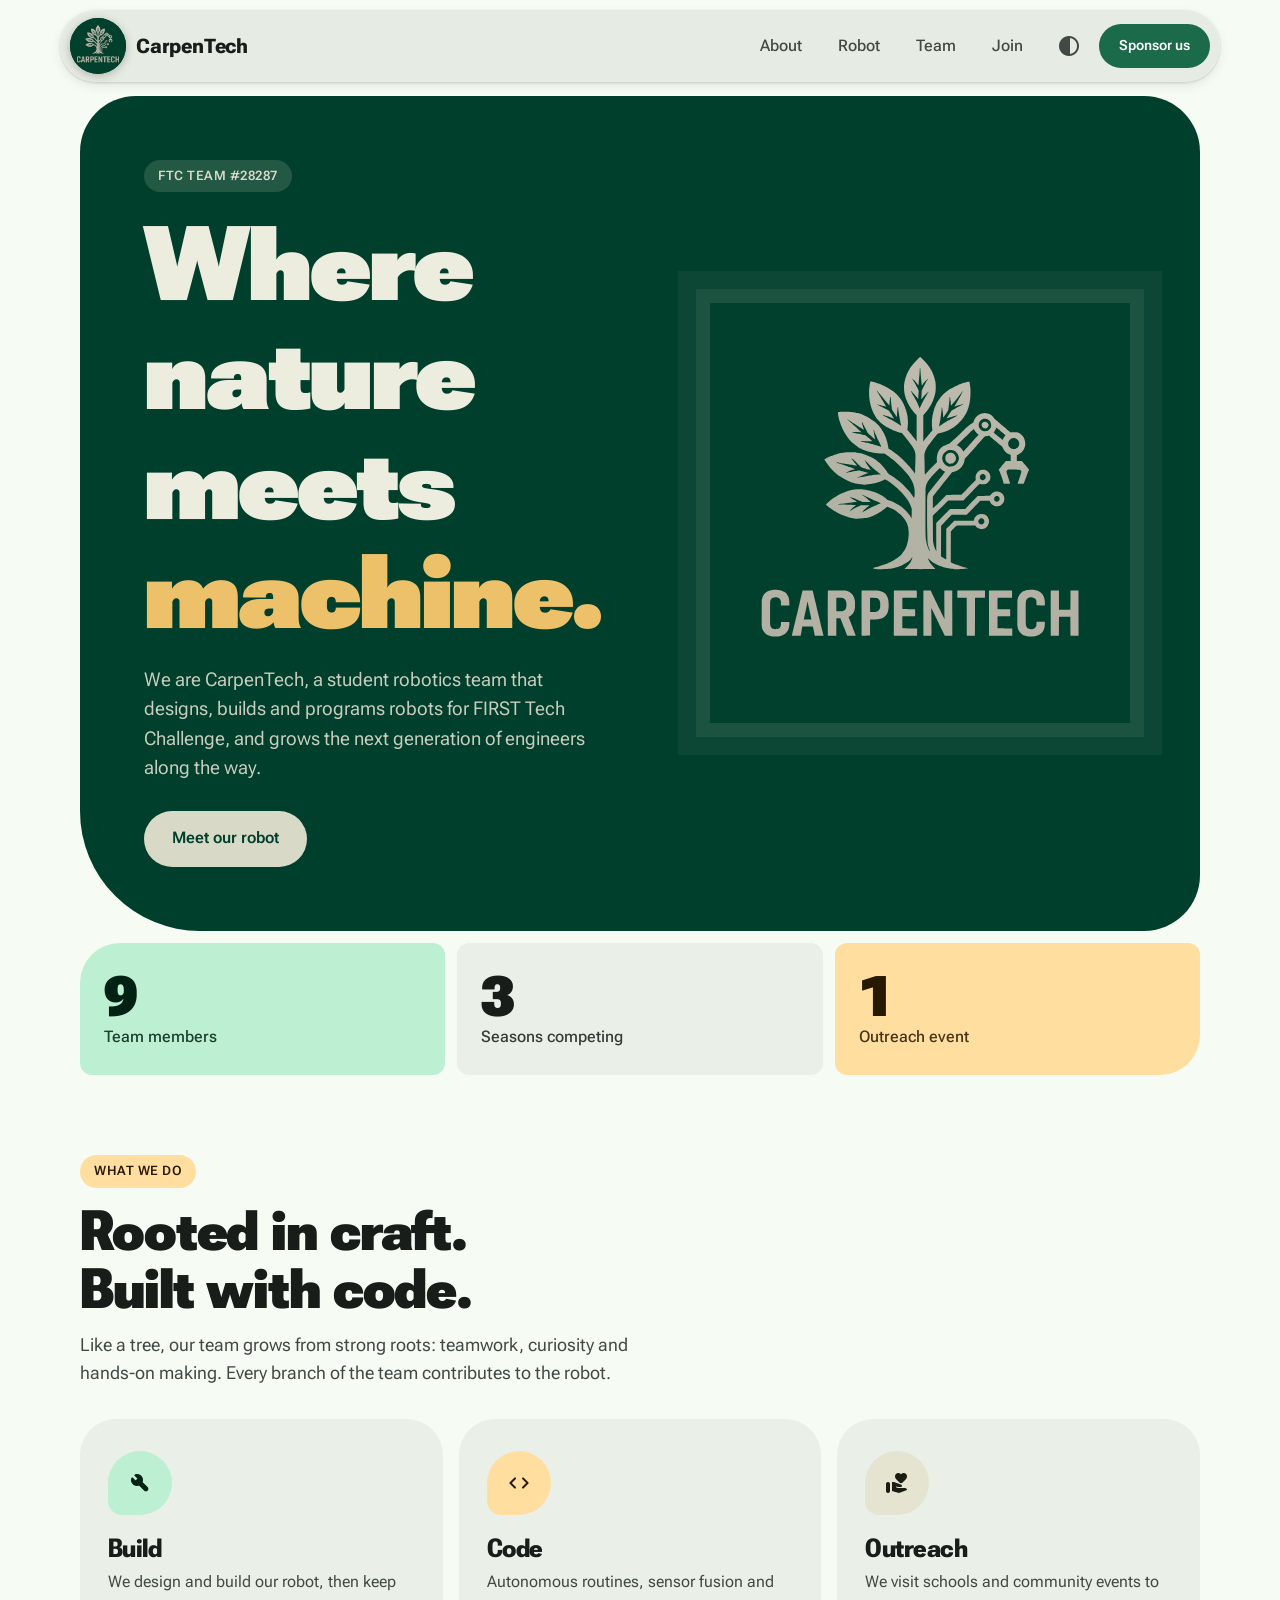
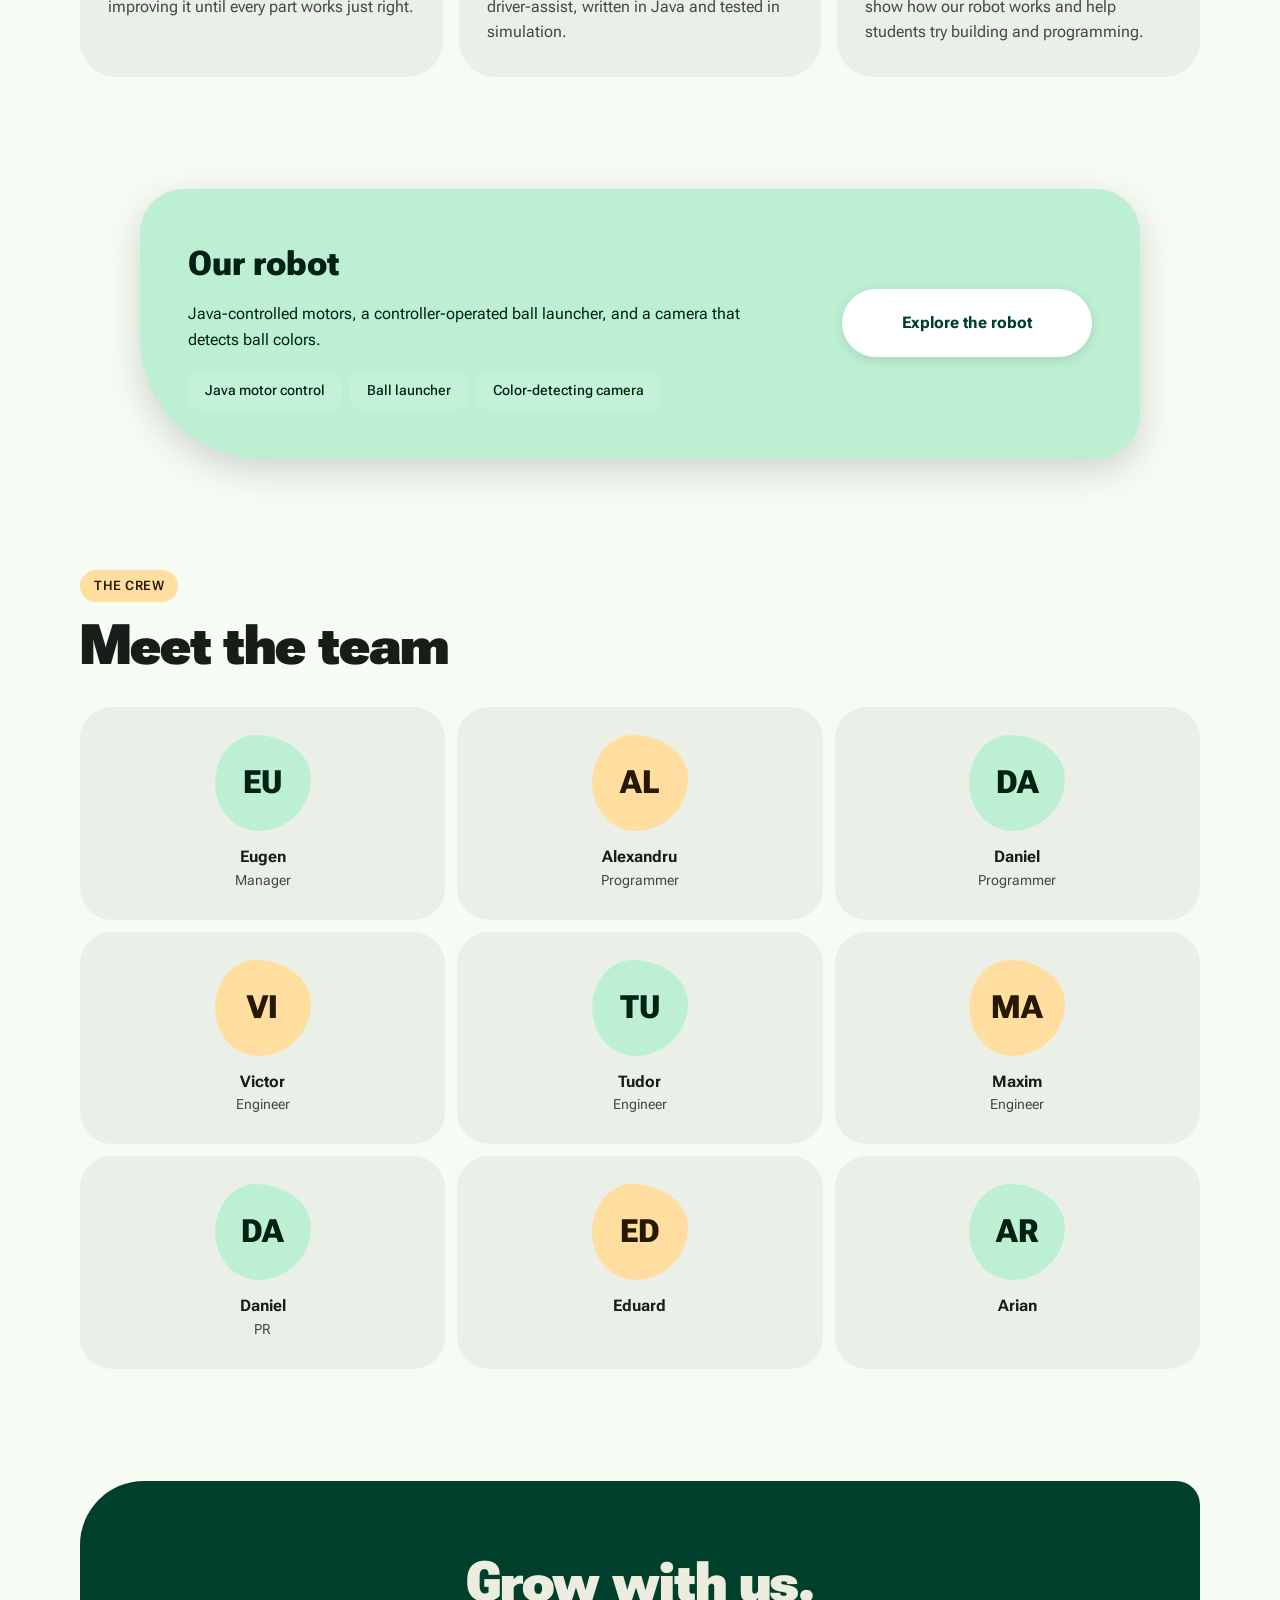
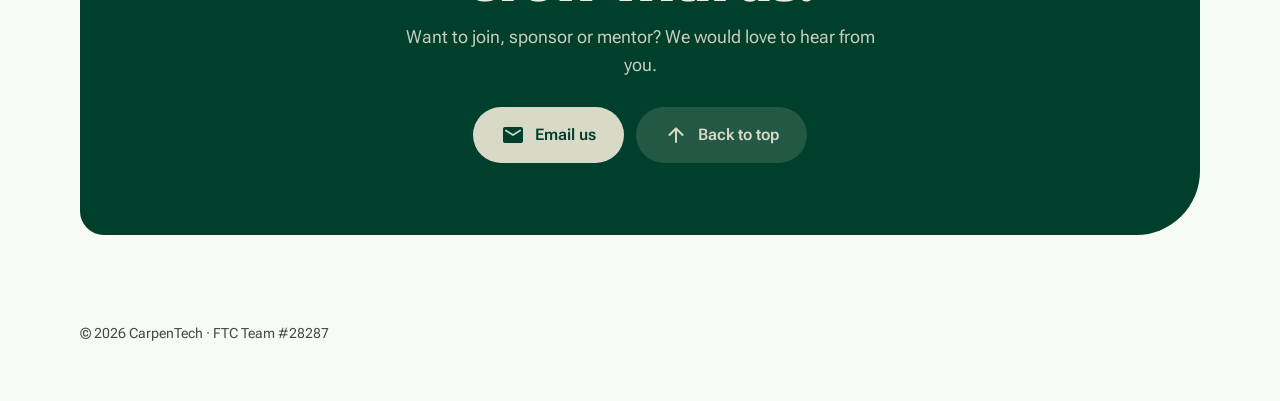
==== index.html @ 31f8dd7e "Redesign robot card and animate dialog opening" ====
<!DOCTYPE html>
<html lang="en">
<head>
<meta charset="utf-8">
<meta name="viewport" content="width=device-width, initial-scale=1, viewport-fit=cover">
<link rel="icon" type="image/png" sizes="96x96" href="[data-uri]">
<link rel="apple-touch-icon" href="[data-uri]">
<title>CarpenTech | FTC Robotics Team</title>
<link rel="preconnect" href="https://fonts.googleapis.com">
<link rel="preconnect" href="https://fonts.gstatic.com" crossorigin>
<link href="https://fonts.googleapis.com/css2?family=Roboto+Flex:opsz,wdth,wght@8..144,25..151,300..1000&family=Material+Symbols+Rounded:opsz,wght,FILL,GRAD@24,400,1,0&display=swap" rel="stylesheet">
<style>
/* Material 3 color roles, seeded from the logo: forest green #003F2C + sage #B3B1A4 + warm wood accent */
:root{
  --primary:#1B6B4B;--on-primary:#fff;--primary-container:#BDF0D3;--on-primary-container:#002114;
  --secondary:#5E5F52;--secondary-container:#E4E4D1;--on-secondary-container:#1B1C12;
  --tertiary:#7A5900;--tertiary-container:#FFDEA0;--on-tertiary-container:#261900;
  --surface:#F6FBF4;--sc-low:#F0F5EE;--sc:#EAF0E8;--sc-high:#E4EAE2;
  --on-surface:#181D1A;--on-surface-var:#404944;--outline-variant:#C0C9C1;
  --brand:#003F2C;--brand-on:#D9D9C8;
  --spring:cubic-bezier(.34,1.56,.64,1);--emph:cubic-bezier(.2,0,0,1);
  --shadow:0 1px 3px rgba(0,0,0,.15),0 4px 12px rgba(0,0,0,.08);
  color-scheme:light;
}
@media (prefers-color-scheme:dark){:root:not([data-theme="light"]){
  --primary:#8FD5B0;--on-primary:#003826;--primary-container:#0F5A40;--on-primary-container:#BDF0D3;
  --secondary:#C9C9B8;--secondary-container:#47483C;--on-secondary-container:#E5E5D3;
  --tertiary:#EDC06A;--tertiary-container:#5C4300;--on-tertiary-container:#FFDEA0;
  --surface:#0D1511;--sc-low:#131B17;--sc:#18211C;--sc-high:#222B26;
  --on-surface:#DDE5DE;--on-surface-var:#BFC9C2;--outline-variant:#404944;--shadow:none;color-scheme:dark}}
:root[data-theme="dark"]{
  --primary:#8FD5B0;--on-primary:#003826;--primary-container:#0F5A40;--on-primary-container:#BDF0D3;
  --secondary:#C9C9B8;--secondary-container:#47483C;--on-secondary-container:#E5E5D3;
  --tertiary:#EDC06A;--tertiary-container:#5C4300;--on-tertiary-container:#FFDEA0;
  --surface:#0D1511;--sc-low:#131B17;--sc:#18211C;--sc-high:#222B26;
  --on-surface:#DDE5DE;--on-surface-var:#BFC9C2;--outline-variant:#404944;--shadow:none;color-scheme:dark}

*{box-sizing:border-box;margin:0}
html{scroll-behavior:smooth;scroll-padding-top:calc(88px + env(safe-area-inset-top,0px))}
:root{padding-top:env(safe-area-inset-top,0px);padding-bottom:env(safe-area-inset-bottom,0px)}
body{background:var(--surface);color:var(--on-surface);font-family:"Roboto Flex",Roboto,system-ui,sans-serif;font-size:16px;line-height:1.55;-webkit-font-smoothing:antialiased}
.ms{font-family:"Material Symbols Rounded";font-weight:400;font-style:normal;font-size:24px;line-height:1;display:inline-block;font-variation-settings:"FILL" 1;letter-spacing:normal;text-transform:none;white-space:nowrap}
.wrap{max-width:1160px;margin:0 auto;padding:0 20px}
section{padding:56px 0}
h1,h2,h3{font-variation-settings:"opsz" 144;line-height:1.05;letter-spacing:-.02em}
.eyebrow{display:inline-flex;gap:8px;align-items:center;padding:6px 14px;border-radius:99px;background:var(--tertiary-container);color:var(--on-tertiary-container);font-weight:600;font-size:13px;letter-spacing:.04em;text-transform:uppercase}
h2{font-size:clamp(34px,5.5vw,56px);font-weight:800;margin:14px 0 12px}
.lead{color:var(--on-surface-var);max-width:56ch;font-size:18px}

/* App bar */
.bar{position:fixed;top:0;left:0;right:0;z-index:20;padding:calc(10px + env(safe-area-inset-top,0px)) 14px 10px;pointer-events:none}
.bar-in{pointer-events:auto;max-width:1160px;margin:0 auto;display:flex;align-items:center;gap:8px;padding:8px 10px 8px 10px;border-radius:99px;background:color-mix(in srgb,var(--sc-high) 88%,transparent);backdrop-filter:blur(14px);box-shadow:var(--shadow)}
.brand{display:flex;align-items:center;gap:10px;text-decoration:none;color:var(--on-surface);font-weight:800;font-size:20px;letter-spacing:-.01em;margin-right:auto}
.brand .mark{width:56px;height:56px;border-radius:50%;overflow:hidden;background:var(--brand);flex:none;box-shadow:0 2px 10px rgba(0,0,0,.25)}
.brand img{width:100%;height:100%;object-fit:cover;display:block;transform:scale(1);transition:transform .45s var(--spring)}
.brand:hover img{transform:scale(1.08)}

.links{display:flex;gap:4px}
.links a{padding:10px 16px;border-radius:99px;color:var(--on-surface-var);text-decoration:none;font-weight:500;transition:background .2s,color .2s,border-radius .3s var(--spring)}
.links a:hover{background:var(--sc);color:var(--on-surface)}
.links a.on{background:var(--secondary-container);color:var(--on-secondary-container)}
.icon-btn{width:44px;height:44px;border:0;border-radius:50%;background:transparent;color:var(--on-surface-var);cursor:pointer;display:grid;place-items:center;transition:border-radius .35s var(--spring),background .2s}
.icon-btn:hover{background:var(--sc);border-radius:14px}

/* Buttons: expressive shape morph on hover/press */
.btn{--r:99px;display:inline-flex;align-items:center;gap:10px;height:56px;padding:0 28px;border:0;border-radius:var(--r);font:inherit;font-weight:600;font-size:16px;cursor:pointer;text-decoration:none;transition:border-radius .4s var(--spring),transform .3s var(--spring),background .2s}
.btn:hover{--r:18px}
.btn:active{--r:10px;transform:scale(.96)}
.btn.fill{background:var(--primary);color:var(--on-primary)}
.btn.tonal{background:var(--secondary-container);color:var(--on-secondary-container)}
.btn.sage{background:var(--brand-on);color:var(--brand)}
.btn.sm{height:44px;padding:0 20px;font-size:14px}

/* Hero */
.hero{padding:calc(96px + env(safe-area-inset-top,0px)) 0 24px}
.hero-card{position:relative;overflow:hidden;background:var(--brand);color:var(--brand-on);border-radius:56px 56px 56px 120px;padding:clamp(28px,5vw,64px);display:grid;grid-template-columns:1.1fr .9fr;gap:32px;align-items:center;min-height:520px}
.hero-card .eyebrow{background:rgba(217,217,200,.16);color:var(--brand-on)}
.hero h1{font-size:clamp(46px,9vw,104px);font-weight:900;margin:18px 0 18px;color:#EDEDDF}
.hero h1 em{font-style:normal;color:#EDC06A}
.hero p{font-size:19px;max-width:46ch;color:#C9CDBF;margin-bottom:28px}
.cta{display:flex;flex-wrap:wrap;gap:12px}
.hero .btn.ghost{background:rgba(217,217,200,.14);color:var(--brand-on)}
.ring{position:absolute;border-radius:50%;border:2px dashed rgba(217,217,200,.18);pointer-events:none}
.ring.a{width:380px;height:380px;right:-120px;top:-140px;animation:spin 60s linear infinite}
.ring.b{width:220px;height:220px;left:-70px;bottom:-80px;animation:spin 40s linear infinite reverse}
@keyframes spin{to{transform:rotate(360deg)}}

.blob{position:relative;justify-self:center;width:min(100%,420px);aspect-ratio:1;overflow:hidden;background:#003F2C;box-shadow:0 0 0 14px rgba(217,217,200,.08),0 0 0 32px rgba(217,217,200,.05);animation:morph 9s ease-in-out infinite}
.blob img{width:100%;height:100%;object-fit:cover;display:block}
@keyframes morph{
 0%,100%{border-radius:62% 38% 55% 45%/48% 58% 42% 52%}
 33%{border-radius:42% 58% 38% 62%/60% 40% 60% 40%}
 66%{border-radius:55% 45% 64% 36%/38% 62% 38% 62%}}
/* Stats */
.stats{display:grid;grid-template-columns:repeat(3,1fr);gap:12px;margin-top:12px}
.stat{padding:26px 24px;background:var(--sc);border-radius:32px;transition:border-radius .5s var(--spring),transform .4s var(--spring)}
.stat:nth-child(1){background:var(--primary-container);color:var(--on-primary-container);border-radius:40px 12px 12px 12px}
.stat:nth-child(2){border-radius:12px}
.stat:nth-child(3){background:var(--tertiary-container);color:var(--on-tertiary-container);border-radius:12px 12px 40px 12px}
.stat:nth-child(4){background:var(--tertiary-container);color:var(--on-tertiary-container);border-radius:12px 12px 40px 12px}
.stat:hover{border-radius:40px;transform:translateY(-4px)}
.stat b{display:block;font-size:clamp(38px,5vw,56px);font-weight:900;line-height:1;letter-spacing:-.03em}
.stat span{font-weight:500;opacity:.85}

/* Cards */
.grid3{display:grid;grid-template-columns:repeat(3,1fr);gap:16px;margin-top:32px}
.card{padding:32px 28px;background:var(--sc);border-radius:36px;transition:transform .4s var(--spring),border-radius .5s var(--spring),background .2s}
.card:hover{transform:translateY(-6px);border-radius:56px 20px 56px 20px;background:var(--sc-high)}
.card .chip{width:64px;height:64px;display:grid;place-items:center;margin-bottom:20px;background:var(--primary-container);color:var(--on-primary-container);border-radius:50% 50% 50% 14px;transition:border-radius .5s var(--spring)}
.card:hover .chip{border-radius:14px 50% 50% 50%}
.card:nth-child(2) .chip{background:var(--tertiary-container);color:var(--on-tertiary-container)}
.card:nth-child(3) .chip{background:var(--secondary-container);color:var(--on-secondary-container)}
.card h3{font-size:26px;font-weight:700;margin-bottom:8px}
.card p{color:var(--on-surface-var)}

/* Robot feature */
.feature{display:grid;grid-template-columns:1fr;gap:12px}
.panel{border-radius:44px;padding:clamp(28px,4vw,48px);background:var(--sc-low);border:1px solid var(--outline-variant)}
.panel.dark{background:var(--primary-container);color:var(--on-primary-container);border:0;border-radius:44px 44px 44px 120px}
.panel h3{font-size:34px;font-weight:800;margin:12px 0}
.robot-card{position:relative;display:grid;grid-template-columns:minmax(0,1fr) minmax(200px,250px);grid-template-rows:auto auto auto;align-items:center;column-gap:clamp(24px,5vw,72px);row-gap:0;width:min(100%,1000px);margin:0 auto;padding:clamp(28px,4vw,48px);border-radius:36px 36px 36px 88px;font:inherit;text-align:left;cursor:pointer;box-shadow:0 12px 36px rgba(0,0,0,.16);transition:transform .35s var(--spring),box-shadow .35s ease}
.robot-card:hover{transform:translateY(-4px);box-shadow:0 18px 44px rgba(0,0,0,.24)}
.robot-card:active{transform:scale(.99)}
.robot-card:focus-visible{outline:3px solid var(--primary);outline-offset:4px}
.robot-card-title,.robot-summary,.robot-card .chips{grid-column:1}
.robot-card-title{grid-row:1;display:block;font-size:34px;font-weight:800;margin:0 0 12px}
.robot-summary{grid-row:2;display:block;max-width:70ch;line-height:1.6}
.robot-card .chips{grid-row:3}
.robot-hint{grid-column:2;grid-row:1 / 4;align-self:center;display:flex;align-items:center;justify-content:center;width:100%;min-height:68px;padding:15px 22px;border-radius:99px;background:#fff;color:#003F2C;font-weight:750;text-align:center;box-shadow:0 3px 12px rgba(0,0,0,.12);transition:transform .35s var(--spring),box-shadow .35s ease,background .25s ease}
.robot-card:hover .robot-hint,.robot-card:focus-visible .robot-hint{transform:translateY(-3px);background:#F6FBF4;box-shadow:0 8px 20px rgba(0,0,0,.2)}
.robot-card:active .robot-hint{transform:scale(.96);box-shadow:0 1px 4px rgba(0,0,0,.18)}
.robot-dialog{width:min(900px,calc(100vw - 32px));max-height:calc(100vh - 32px);overflow:auto;margin:auto;padding:clamp(24px,4vw,40px);border:1px solid var(--outline-variant);border-radius:36px;background:var(--surface);color:var(--on-surface);box-shadow:0 24px 80px rgba(0,0,0,.32)}
.robot-dialog[open]{animation:robot-dialog-in .38s var(--spring) both}
.robot-dialog::backdrop{background:rgba(0,0,0,.68);backdrop-filter:blur(5px);animation:robot-backdrop-in .32s ease-out both}
@keyframes robot-dialog-in{from{opacity:0;transform:translateY(18px) scale(.96)}to{opacity:1;transform:translateY(0) scale(1)}}
@keyframes robot-backdrop-in{from{background:rgba(0,0,0,0);backdrop-filter:blur(0)}to{background:rgba(0,0,0,.68);backdrop-filter:blur(5px)}}
.robot-dialog-head{display:flex;align-items:flex-start;justify-content:space-between;gap:16px;margin-bottom:20px}
.robot-dialog h3{font-size:clamp(30px,5vw,42px);font-weight:800;line-height:1.05}
.robot-dialog-grid{display:grid;grid-template-columns:1.1fr .9fr;gap:24px;align-items:stretch}
.robot-dialog p{color:var(--on-surface-var);margin:0 0 14px}
.robot-dialog-photo{min-height:300px;border:1px dashed var(--outline-variant);border-radius:24px;background:var(--sc)}
.chips{display:flex;flex-wrap:wrap;gap:8px;margin-top:18px}
.chip-s{padding:8px 16px;border-radius:12px;background:var(--surface);color:var(--on-surface);font-weight:500;font-size:14px;border:1px solid var(--outline-variant)}
.panel.dark .chip-s{background:rgba(255,255,255,.1);border-color:transparent;color:inherit}
.progress{margin-top:20px;display:grid;gap:14px}
.pl{display:flex;justify-content:space-between;font-weight:500;font-size:14px;margin-bottom:6px}
.track{height:12px;border-radius:99px;background:var(--sc-high);overflow:hidden}
.track i{display:block;height:100%;width:0;border-radius:99px;background:var(--primary);transition:width 1.2s var(--emph)}

/* Team / join */
.team{display:grid;grid-template-columns:repeat(3,1fr);gap:12px;margin-top:32px}
.mem{text-align:center;padding:28px 16px;border-radius:32px;background:var(--sc)}
.av{width:96px;height:96px;margin:0 auto 14px;display:grid;place-items:center;font-size:32px;font-weight:800;color:var(--on-primary-container);background:var(--primary-container);border-radius:42% 58% 55% 45%/50% 45% 55% 50%;transition:border-radius .6s var(--spring)}
.mem:hover .av{border-radius:50%}
.mem:nth-child(even) .av{background:var(--tertiary-container);color:var(--on-tertiary-container)}
.mem b{display:block;font-weight:700}
.mem span{display:block;min-height:1.5em;font-size:14px;color:var(--on-surface-var)}
.join{background:var(--brand);color:var(--brand-on);border-radius:64px 24px 64px 24px;padding:clamp(32px,6vw,72px);text-align:center;position:relative;overflow:hidden}
.join h2{color:#EDEDDF;margin-top:0}
.join p{color:#C9CDBF;max-width:50ch;margin:0 auto 28px;font-size:18px}
.join .cta{justify-content:center}
footer{padding:32px 0 56px;color:var(--on-surface-var);font-size:14px}
footer .wrap{display:flex;flex-wrap:wrap;gap:12px;justify-content:space-between;align-items:center}
.socials{display:flex;gap:6px}
.nav-b{display:none}

/* nav hover: same morph + tilt as the logo */
.links a{font-variation-settings:"wdth" 100,"wght" 500;transition:background .2s,color .2s,border-radius .5s var(--spring),transform .5s var(--spring),font-variation-settings .5s var(--spring)}
.links a:hover{font-variation-settings:"wdth" 125,"wght" 700;border-radius:14px;transform:rotate(-4deg) scale(1.1);background:var(--secondary-container);color:var(--on-secondary-container)}
.links a:active{transform:scale(.92)}
.icon-btn{transition:border-radius .5s var(--spring),background .2s,transform .5s var(--spring)}
.icon-btn:hover{transform:rotate(-10deg) scale(1.1)}
.icon-btn:active{transform:scale(.92)}
/* font dilate on hover (Roboto Flex width + weight axes) */
.btn{font-variation-settings:"wdth" 100,"wght" 600;transition:border-radius .4s var(--spring),transform .3s var(--spring),background .2s,font-variation-settings .5s var(--spring)}
.btn:hover{font-variation-settings:"wdth" 130,"wght" 750}
.brand{font-variation-settings:"wdth" 100,"wght" 800;transition:font-variation-settings .5s var(--spring)}
.brand:hover{font-variation-settings:"wdth" 125,"wght" 900}
/* inverted text selection */
::selection{background:var(--on-surface);color:var(--surface)}
::-moz-selection{background:var(--on-surface);color:var(--surface)}
.hero-card ::selection,.join ::selection,.panel.dark ::selection{background:var(--brand-on);color:var(--brand)}
.hero-card ::-moz-selection,.join ::-moz-selection,.panel.dark ::-moz-selection{background:var(--brand-on);color:var(--brand)}
/* button + section animations */
.btn{position:relative;overflow:hidden}
.btn::after{content:"";position:absolute;inset:0;background:linear-gradient(110deg,transparent 30%,rgba(255,255,255,.3) 50%,transparent 70%);transform:translateX(-130%);transition:transform .8s var(--emph);pointer-events:none}
.btn:hover::after{transform:translateX(130%)}
.btn .ms{transition:transform .45s var(--spring)}
.btn:hover{transform:translateY(-3px)}
.btn:hover .ms{transform:translateX(3px) rotate(-10deg) scale(1.18)}
.btn:active{transform:scale(.95)}
.card:hover .chip .ms{animation:wob .7s var(--spring)}
@keyframes wob{0%{transform:scale(1)}40%{transform:scale(1.35) rotate(-14deg)}100%{transform:scale(1)}}
.grid3 .rv:nth-child(2),.team .rv:nth-child(2){transition-delay:.1s}
.grid3 .rv:nth-child(3),.team .rv:nth-child(3){transition-delay:.2s}
.team .rv:nth-child(3n+1){transition-delay:0s}
.team .rv:nth-child(3n+2){transition-delay:.1s}
.team .rv:nth-child(3n){transition-delay:.2s}
.mem:nth-child(5) .av{animation-delay:-.6s}
.mem:nth-child(6) .av{animation-delay:-1.8s}
.mem:nth-child(7) .av{animation-delay:-3s}
.mem:nth-child(8) .av{animation-delay:-4.2s}
.mem:nth-child(9) .av{animation-delay:-2s}
.panel.dark .chip-s{opacity:0;transform:scale(.7) translateY(10px);transition:opacity .5s var(--emph),transform .6s var(--spring)}
.panel.dark.in .chip-s{opacity:1;transform:none}
.panel.dark.in .chip-s:nth-child(1){transition-delay:.3s}
.panel.dark.in .chip-s:nth-child(2){transition-delay:.4s}
.panel.dark.in .chip-s:nth-child(3){transition-delay:.5s}
.panel.dark.in .chip-s:nth-child(4){transition-delay:.6s}
.panel.dark.in .chip-s:hover{transform:translateY(-4px) scale(1.06);transition-delay:0s}
.av{animation:bob 5s ease-in-out infinite}
.mem:nth-child(2) .av{animation-delay:-1.2s}
.mem:nth-child(3) .av{animation-delay:-2.4s}
.mem:nth-child(4) .av{animation-delay:-3.6s}
@keyframes bob{0%,100%{transform:translateY(0)}50%{transform:translateY(-6px)}}
/* reveal */
.rv{opacity:0;transform:translateY(28px);transition:opacity .7s var(--emph),transform .8s var(--spring)}
.rv.in{opacity:1;transform:none}

@media (max-width:900px){
  .links{display:none}
  .hero-card{grid-template-columns:1fr;border-radius:40px 40px 40px 80px}
  .blob{width:min(78%,320px);order:-1}
  .robot-card{grid-template-columns:1fr;grid-template-rows:auto auto auto auto;gap:0}
  .robot-card-title,.robot-summary,.robot-card .chips,.robot-hint{grid-column:1;grid-row:auto}
  .robot-hint{margin-top:24px}
  .stats{grid-template-columns:repeat(3,1fr)}.team{grid-template-columns:repeat(2,1fr)}.mem:last-child{grid-column:1/-1}
  .grid3,.feature{grid-template-columns:1fr}
  .robot-dialog-grid{grid-template-columns:1fr}
  .robot-dialog-photo{min-height:220px}
  .nav-b{display:flex;position:fixed;left:12px;right:12px;bottom:calc(12px + env(safe-area-inset-bottom,0px));z-index:20;justify-content:space-around;padding:8px;border-radius:99px;background:color-mix(in srgb,var(--sc-high) 92%,transparent);backdrop-filter:blur(14px);box-shadow:0 4px 18px rgba(0,0,0,.25)}
  .nav-b a{position:relative;z-index:1;display:flex;flex-direction:column;align-items:center;gap:2px;padding:8px 14px;border-radius:99px;text-decoration:none;color:var(--on-surface-var);font-size:12px;font-weight:500;transition:color .3s,font-variation-settings .45s var(--spring),transform .4s var(--spring)}
  .nav-b a{font-variation-settings:"wdth" 100,"wght" 500}
  .nav-b{left:50%;right:auto;transform:translateX(-50%);width:max-content;max-width:calc(100vw - 24px);justify-content:center;gap:2px;padding:8px}
  .nav-b a{flex-direction:row;gap:0;padding:12px;font-size:14px;font-weight:600;transition:background .35s,color .3s,font-variation-settings .45s var(--spring),transform .4s var(--spring)}
  .nav-b a .ms{transition:transform .4s var(--spring)}
  .nav-b a:hover .ms{transform:scale(1.15) rotate(-6deg)}
  .nav-b .lb{max-width:0;opacity:0;overflow:hidden;white-space:nowrap;margin-left:0;transition:max-width .3s cubic-bezier(.2,0,0,1) .12s,opacity .2s .12s,margin-left .3s cubic-bezier(.2,0,0,1) .12s}
  .nav-b a.on .lb{max-width:90px;opacity:1;margin-left:8px}
  .nav-b a:hover,.nav-b a:active,.nav-b a:focus-visible{font-variation-settings:"wdth" 130,"wght" 700}
  .nav-b a:active{transform:scale(.92)}
  .nav-b a.on{background:transparent;color:var(--on-primary);transition:color .2s .15s,font-variation-settings .45s var(--spring),transform .4s var(--spring)}
  .nav-ind{position:absolute;top:8px;bottom:8px;left:0;width:0;border-radius:99px;background:var(--primary);z-index:0;pointer-events:none}
  footer{padding-bottom:110px}
}
html.theme-anim,html.theme-anim *{transition:background-color .5s ease,color .5s ease,border-color .5s ease,box-shadow .5s ease,fill .5s ease!important}
@media (max-width:900px){
  .hero{padding-top:calc(92px + env(safe-area-inset-top,0px))}
  .bar-in .btn{display:none}
  .bar-in{padding:8px 10px}
}
@media (max-width:560px){
  .wrap{padding:0 14px}
  .nav-b{bottom:calc(10px + env(safe-area-inset-bottom,0px))}
  section{padding:34px 0}
  .brand{font-size:19px}
  .brand .mark{width:48px;height:48px}
  .hero-card{padding:24px 18px 28px;gap:18px;min-height:0;border-radius:32px 32px 32px 72px}
  .blob{width:62%;box-shadow:0 0 0 8px rgba(217,217,200,.08),0 0 0 18px rgba(217,217,200,.05)}
  .hero h1{font-size:clamp(40px,12.5vw,54px);margin:14px 0}
  .hero p{font-size:16px;margin-bottom:20px}
  .hero .cta .btn,.join .cta .btn{flex:1 1 100%;justify-content:center}
  .stats,.team{gap:10px}
  .stat{padding:16px 12px;border-radius:22px!important}
  .stat b{font-size:34px}
  .stat span{font-size:13px;line-height:1.25;display:block;margin-top:4px}
  h2{font-size:34px}
  .lead{font-size:16px}
  .grid3{margin-top:24px}
  .card{padding:24px 22px;border-radius:30px}
  .card h3{font-size:23px}
  .panel,.panel.dark{padding:26px 22px;border-radius:32px}
  .panel.dark{border-radius:32px 32px 32px 72px}
  .panel h3{font-size:28px}
  .mem{padding:20px 10px;border-radius:26px}
  .mem b{font-size:15px}
  .av{width:72px;height:72px;font-size:24px}
  .join{border-radius:40px 20px 40px 20px;padding:36px 20px}
  .join p{font-size:16px}
  footer .wrap{justify-content:center;text-align:center}
}
@media (prefers-reduced-motion:reduce){*,html.theme-anim,html.theme-anim *{animation:none!important;transition:none!important}.rv{opacity:1;transform:none}}
</style>
</head>
<body>

<header class="bar">
  <div class="bar-in">
    <a class="brand" href="#top"><span class="mark"><img src="[data-uri]" alt="CarpenTech logo"></span>CarpenTech</a>
    <nav class="links" aria-label="Main">
      <a href="#about" data-s="about">About</a>
      <a href="#robot" data-s="robot">Robot</a>
      <a href="#team" data-s="team">Team</a>
      <a href="#join" data-s="join">Join</a>
    </nav>
    <button class="icon-btn" id="theme" aria-label="Toggle theme"><span class="ms">contrast</span></button>
    <a class="btn fill sm" href="#join">Sponsor us</a>
  </div>
</header>

<main id="top">
<section class="hero" id="home"><div class="wrap">
  <div class="hero-card">
    
    <div style="position:relative">
      <span class="eyebrow">FTC Team #28287</span>
      <h1>Where nature<br>meets <em>machine.</em></h1>
      <p>We are CarpenTech, a student robotics team that designs, builds and programs robots for FIRST Tech Challenge, and grows the next generation of engineers along the way.</p>
      <div class="cta">
        <a class="btn sage" href="#robot">Meet our robot</a>
        
      </div>
    </div>
    <div class="blob"><img src="[data-uri]" alt="CarpenTech tree and robotic arm emblem"></div>
  </div>
  <div class="stats rv">
    <div class="stat"><b data-n="9">0</b><span>Team members</span></div>
    <div class="stat"><b data-n="3">0</b><span>Seasons competing</span></div>
    <div class="stat"><b data-n="1">0</b><span>Outreach event</span></div>
    
  </div>
</div></section>

<section id="about"><div class="wrap">
  <span class="eyebrow rv">What we do</span>
  <h2 class="rv">Rooted in craft.<br>Built with code.</h2>
  <p class="lead rv">Like a tree, our team grows from strong roots: teamwork, curiosity and hands-on making. Every branch of the team contributes to the robot.</p>
  <div class="grid3">
    <article class="card rv"><div class="chip"><span class="ms">build</span></div><h3>Build</h3><p>We design and build our robot, then keep improving it until every part works just right.</p></article>
    <article class="card rv"><div class="chip"><span class="ms">code</span></div><h3>Code</h3><p>Autonomous routines, sensor fusion and driver-assist, written in Java and tested in simulation.</p></article>
    <article class="card rv"><div class="chip"><span class="ms">volunteer_activism</span></div><h3>Outreach</h3><p>We visit schools and community events to show how our robot works and help students try building and programming.</p></article>
  </div>
</div></section>

<section id="robot"><div class="wrap">
  <div class="feature">
    <button class="panel dark robot-card rv" id="robot-open" type="button" aria-haspopup="dialog" aria-controls="robot-dialog">
      <span class="robot-card-title">Our robot</span>
      <span class="robot-summary">Java-controlled motors, a controller-operated ball launcher, and a camera that detects ball colors.</span>
      <span class="chips"><span class="chip-s">Java motor control</span><span class="chip-s">Ball launcher</span><span class="chip-s">Color-detecting camera</span></span>
      <span class="robot-hint">Explore the robot</span>
    </button>
  </div>
</div></section>

<dialog class="robot-dialog" id="robot-dialog" aria-labelledby="robot-dialog-title">
  <div class="robot-dialog-head">
    <div><h3 id="robot-dialog-title">How our robot works</h3></div>
    <button class="icon-btn" id="robot-close" type="button" aria-label="Close robot details"><span class="ms">close</span></button>
  </div>
  <div class="robot-dialog-grid">
    <div>
      <p>Java code controls the motors that move our robot. The team can program how the motors run during a match.</p>
      <p>A dedicated launcher propels balls toward the hoop at a suitable speed. The driver operates the launcher with a controller.</p>
      <p>A camera uses Java code to detect ball colors, helping the team tell the different balls apart.</p>
    </div>
    <div class="robot-dialog-photo" aria-hidden="true"></div>
  </div>
</dialog>

<section id="team"><div class="wrap">
  <span class="eyebrow rv">The crew</span>
  <h2 class="rv">Meet the team</h2>
  <div class="team">
    <div class="mem rv"><div class="av">EU</div><b>Eugen</b><span>Manager</span></div>
    <div class="mem rv"><div class="av">AL</div><b>Alexandru</b><span>Programmer</span></div>
    <div class="mem rv"><div class="av">DA</div><b>Daniel</b><span>Programmer</span></div>
    <div class="mem rv"><div class="av">VI</div><b>Victor</b><span>Engineer</span></div>
    <div class="mem rv"><div class="av">TU</div><b>Tudor</b><span>Engineer</span></div>
    <div class="mem rv"><div class="av">MA</div><b>Maxim</b><span>Engineer</span></div>
    <div class="mem rv"><div class="av">DA</div><b>Daniel</b><span>PR</span></div>
    <div class="mem rv"><div class="av">ED</div><b>Eduard</b><span></span></div>
    <div class="mem rv"><div class="av">AR</div><b>Arian</b><span></span></div>
  </div>
</div></section>

<section id="join"><div class="wrap">
  <div class="join rv">
    <h2>Grow with us.</h2>
    <p>Want to join, sponsor or mentor? We would love to hear from you.</p>
    <div class="cta">
      <a class="btn sage" href="mailto:team@example.com"><span class="ms">mail</span>Email us</a>
      <a class="btn" style="background:rgba(217,217,200,.16);color:var(--brand-on)" href="#top"><span class="ms">arrow_upward</span>Back to top</a>
    </div>
  </div>
</div></section>
</main>

<footer><div class="wrap">
  <span>© 2026 CarpenTech · FTC Team #28287</span>
</div></footer>

<nav class="nav-b" aria-label="Mobile">
  <span class="nav-ind" aria-hidden="true"></span>
  <a href="#top" data-s="home"><span class="ms">home</span><span class="lb">Home</span></a>
  <a href="#about" data-s="about"><span class="ms">forest</span><span class="lb">About</span></a>
  <a href="#robot" data-s="robot"><span class="ms">precision_manufacturing</span><span class="lb">Robot</span></a>
  <a href="#team" data-s="team"><span class="ms">groups</span><span class="lb">Team</span></a>
  <a href="#join" data-s="join"><span class="ms">favorite</span><span class="lb">Join</span></a>
</nav>

<script>
(function(){
  var io=new IntersectionObserver(function(es){es.forEach(function(e){
    if(!e.isIntersecting)return;var t=e.target;t.classList.add('in');
    t.querySelectorAll('[data-n]').forEach(function(el){var n=+el.dataset.n,s=performance.now();
      (function f(now){var p=Math.min((now-s)/1100,1);el.textContent=Math.round(n*(1-Math.pow(1-p,3)));if(p<1)requestAnimationFrame(f)})(s)});
    t.querySelectorAll('[data-w]').forEach(function(el){el.style.width=el.dataset.w+'%'});
    io.unobserve(t)})},{threshold:.15});
  document.querySelectorAll('.rv,.progress').forEach(function(el){io.observe(el)});
  var ids=['home','about','robot','team','join'],forced=null,tick=0;
  function setActive(id){document.querySelectorAll('[data-s]').forEach(function(a){a.classList.toggle('on',a.dataset.s===id)})}
  function spy(){
    if(forced)return;
    var de=document.documentElement,id='home';
    if(innerHeight+scrollY>=de.scrollHeight-6){id='join'}
    else{ids.forEach(function(k){var e=document.getElementById(k);if(e&&e.getBoundingClientRect().top<=innerHeight*.45)id=k})}
    setActive(id)}
  addEventListener('scroll',function(){if(!tick)tick=requestAnimationFrame(function(){tick=0;spy()})},{passive:true});
  /* tapping a tab jumps the highlight straight to it; scroll-spy stays out of the way until the user scrolls by hand */
  ['wheel','touchstart','keydown','pointerdown'].forEach(function(ev){addEventListener(ev,function(){forced=null},{passive:true})});
  document.querySelectorAll('[data-s]').forEach(function(a){a.addEventListener('click',function(){forced=a.dataset.s;setActive(forced)})});
  var robotDialog=document.getElementById('robot-dialog');
  var robotOpen=document.getElementById('robot-open');
  robotOpen.addEventListener('click',function(){
    if(matchMedia('(prefers-reduced-motion: reduce)').matches){robotDialog.showModal();return}
    robotOpen.animate([{transform:'scale(1)'},{transform:'scale(.985)'},{transform:'scale(1)'}],{duration:240,easing:'cubic-bezier(.34,1.56,.64,1)'});
    robotOpen.querySelector('.robot-hint').animate([{transform:'scale(1)'},{transform:'scale(.94)'},{transform:'scale(1)'}],{duration:240,easing:'cubic-bezier(.34,1.56,.64,1)'});
    setTimeout(function(){robotDialog.showModal()},110)
  });
  document.getElementById('robot-close').addEventListener('click',function(){robotDialog.close()});
  robotDialog.addEventListener('click',function(e){if(e.target===robotDialog)robotDialog.close()});
  spy();
  var nb=document.querySelector('.nav-b'),ind=nb.querySelector('.nav-ind'),cur=null,tm;
  var st={l:0,r:0},raf=0;
  function place(a,anim){
    if(!a)return;
    var items=[].slice.call(nb.querySelectorAll('a')),cs=getComputedStyle(nb),
        pad=parseFloat(cs.paddingLeft)||8,gap=parseFloat(cs.columnGap)||2,
        iw=a.querySelector('.ms').offsetWidth+2*(parseFloat(getComputedStyle(a).paddingLeft)||12),
        lw=Math.min(a.querySelector('.lb').scrollWidth,90),
        tl=pad+items.indexOf(a)*(iw+gap),tr=tl+iw+8+lw;
    function draw(l,r,x){ind.style.left=l+'px';ind.style.width=(r-l)+'px';var v=(8+x)+'px';ind.style.top=v;ind.style.bottom=v}
    cancelAnimationFrame(raf);
    if(!cur||!anim){ind.style.transition='none';draw(tl,tr,0);st={l:tl,r:tr};cur=a;return}
    if(a===cur)return;
    /* leading edge shoots to the new tab first, trailing edge lets go later,
       so for a moment the old and new tabs (and everything between) are one connected pill */
    var f=st,t0=performance.now(),D=400,right=tr>f.r;
    function ease(x){return 1-Math.pow(1-x,3)}
    function ioe(x){return x<.5?4*x*x*x:1-Math.pow(-2*x+2,3)/2}
    function step(now){
      var t=Math.min((now-t0)/D,1),lead=ease(Math.min(1,t/.55)),trail=ioe(Math.max(0,(t-.3)/.7)),L,R;
      if(right){R=f.r+(tr-f.r)*lead;L=f.l+(tl-f.l)*trail}else{L=f.l+(tl-f.l)*lead;R=f.r+(tr-f.r)*trail}
      st={l:L,r:R};draw(L,R,5*Math.sin(Math.PI*t));
      if(t<1)raf=requestAnimationFrame(step);else{st={l:tl,r:tr};draw(tl,tr,0)}}
    raf=requestAnimationFrame(step);cur=a}
  new MutationObserver(function(ms){ms.forEach(function(m){if(m.target.classList.contains('on'))place(m.target,true)})}).observe(nb,{attributes:true,attributeFilter:['class'],subtree:true});
  function resync(){var on=nb.querySelector('a.on');if(on){cur=null;place(on,false)}}
  addEventListener('resize',resync);addEventListener('load',resync);
  document.getElementById('theme').onclick=function(){
    var r=document.documentElement,dark=r.dataset.theme?r.dataset.theme==='dark':matchMedia('(prefers-color-scheme:dark)').matches;
    r.classList.add('theme-anim');r.dataset.theme=dark?'light':'dark';clearTimeout(window._t);window._t=setTimeout(function(){r.classList.remove('theme-anim')},600)};
})();
</script>
</body>
</html>
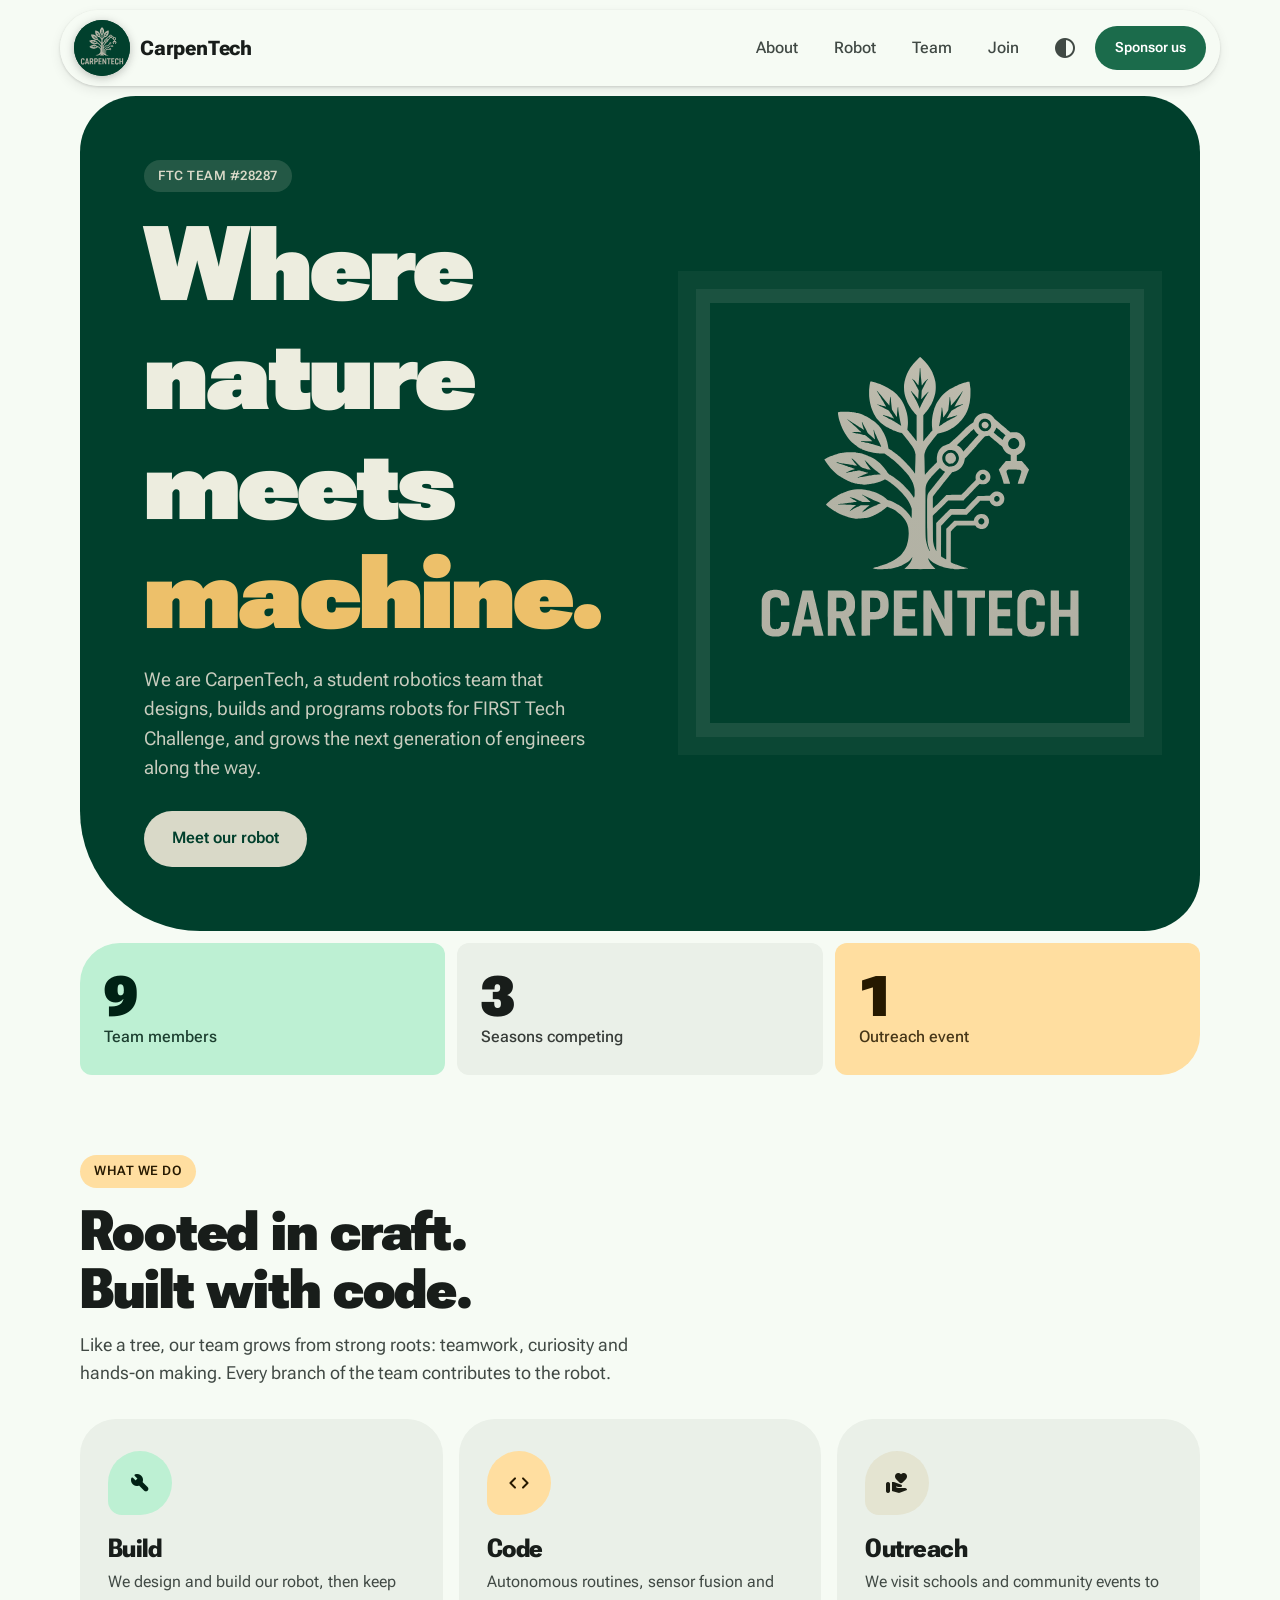
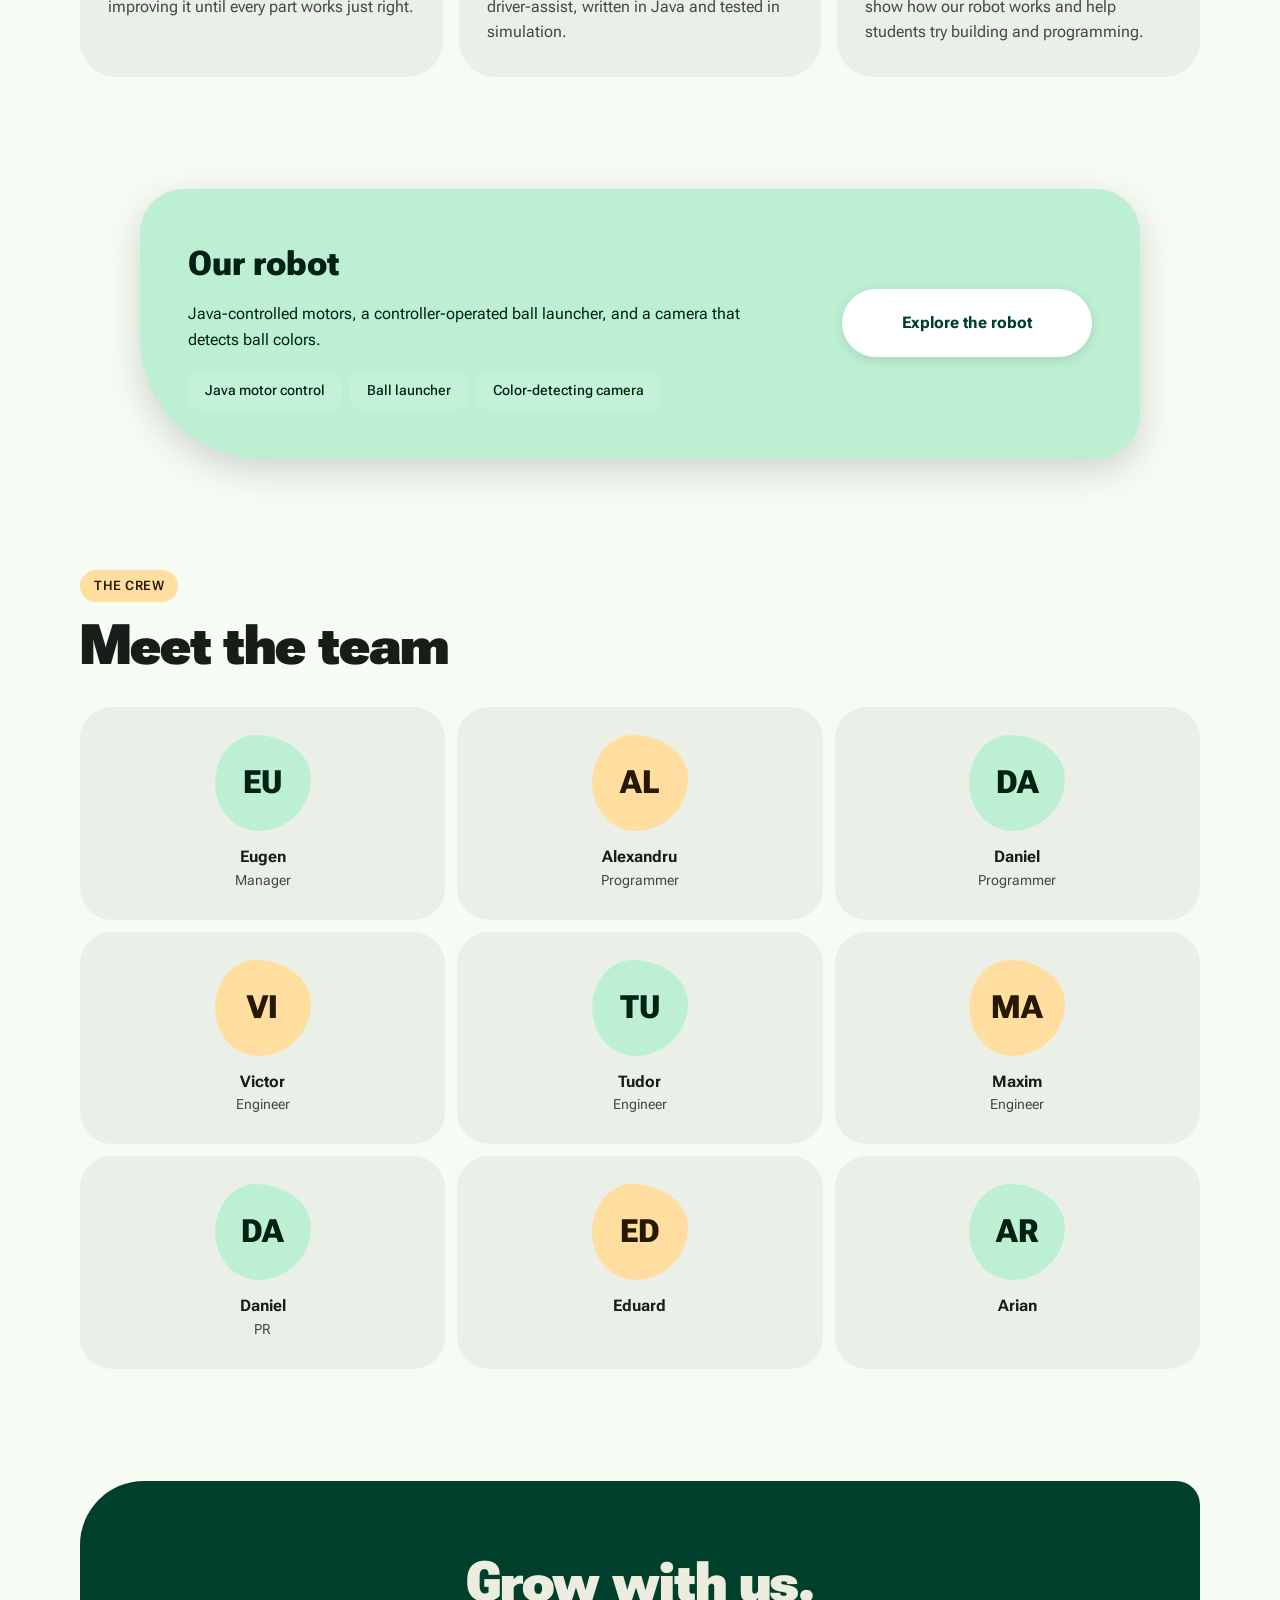
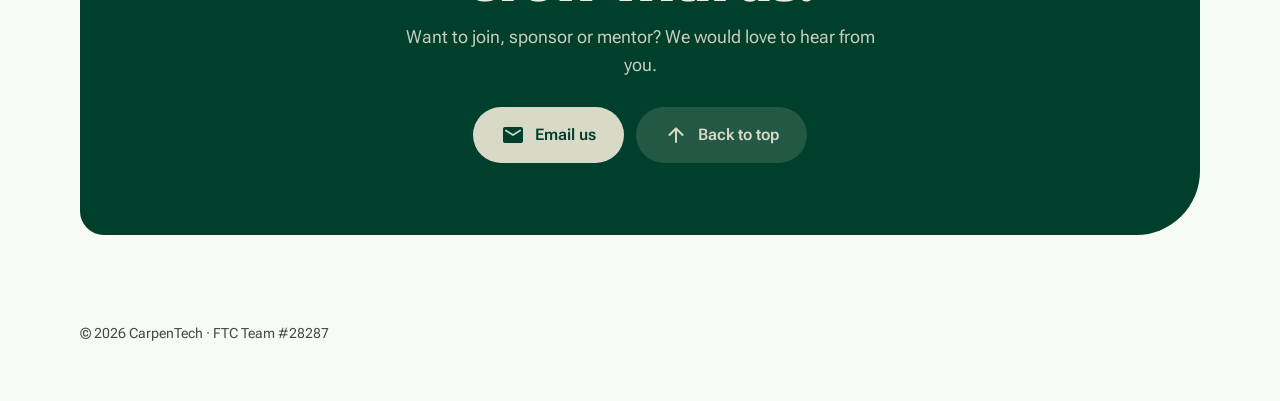
==== commit 4dbfbeb2: "refactor: extract styles and scripts to public and integrate robot modal animations - Move styles.cs" ====
--- a/index.html
+++ b/index.html
@@ -3,290 +3,19 @@
 <head>
 <meta charset="utf-8">
 <meta name="viewport" content="width=device-width, initial-scale=1, viewport-fit=cover">
-<link rel="icon" type="image/png" sizes="96x96" href="[data-uri]">
-<link rel="apple-touch-icon" href="[data-uri]">
+<link rel="icon" type="image/svg+xml" href="public/favicon.svg">
+<link rel="apple-touch-icon" href="public/favicon.svg">
 <title>CarpenTech | FTC Robotics Team</title>
 <link rel="preconnect" href="https://fonts.googleapis.com">
 <link rel="preconnect" href="https://fonts.gstatic.com" crossorigin>
 <link href="https://fonts.googleapis.com/css2?family=Roboto+Flex:opsz,wdth,wght@8..144,25..151,300..1000&family=Material+Symbols+Rounded:opsz,wght,FILL,GRAD@24,400,1,0&display=swap" rel="stylesheet">
-<style>
-/* Material 3 color roles, seeded from the logo: forest green #003F2C + sage #B3B1A4 + warm wood accent */
-:root{
-  --primary:#1B6B4B;--on-primary:#fff;--primary-container:#BDF0D3;--on-primary-container:#002114;
-  --secondary:#5E5F52;--secondary-container:#E4E4D1;--on-secondary-container:#1B1C12;
-  --tertiary:#7A5900;--tertiary-container:#FFDEA0;--on-tertiary-container:#261900;
-  --surface:#F6FBF4;--sc-low:#F0F5EE;--sc:#EAF0E8;--sc-high:#E4EAE2;
-  --on-surface:#181D1A;--on-surface-var:#404944;--outline-variant:#C0C9C1;
-  --brand:#003F2C;--brand-on:#D9D9C8;
-  --spring:cubic-bezier(.34,1.56,.64,1);--emph:cubic-bezier(.2,0,0,1);
-  --shadow:0 1px 3px rgba(0,0,0,.15),0 4px 12px rgba(0,0,0,.08);
-  color-scheme:light;
-}
-@media (prefers-color-scheme:dark){:root:not([data-theme="light"]){
-  --primary:#8FD5B0;--on-primary:#003826;--primary-container:#0F5A40;--on-primary-container:#BDF0D3;
-  --secondary:#C9C9B8;--secondary-container:#47483C;--on-secondary-container:#E5E5D3;
-  --tertiary:#EDC06A;--tertiary-container:#5C4300;--on-tertiary-container:#FFDEA0;
-  --surface:#0D1511;--sc-low:#131B17;--sc:#18211C;--sc-high:#222B26;
-  --on-surface:#DDE5DE;--on-surface-var:#BFC9C2;--outline-variant:#404944;--shadow:none;color-scheme:dark}}
-:root[data-theme="dark"]{
-  --primary:#8FD5B0;--on-primary:#003826;--primary-container:#0F5A40;--on-primary-container:#BDF0D3;
-  --secondary:#C9C9B8;--secondary-container:#47483C;--on-secondary-container:#E5E5D3;
-  --tertiary:#EDC06A;--tertiary-container:#5C4300;--on-tertiary-container:#FFDEA0;
-  --surface:#0D1511;--sc-low:#131B17;--sc:#18211C;--sc-high:#222B26;
-  --on-surface:#DDE5DE;--on-surface-var:#BFC9C2;--outline-variant:#404944;--shadow:none;color-scheme:dark}
-
-*{box-sizing:border-box;margin:0}
-html{scroll-behavior:smooth;scroll-padding-top:calc(88px + env(safe-area-inset-top,0px))}
-:root{padding-top:env(safe-area-inset-top,0px);padding-bottom:env(safe-area-inset-bottom,0px)}
-body{background:var(--surface);color:var(--on-surface);font-family:"Roboto Flex",Roboto,system-ui,sans-serif;font-size:16px;line-height:1.55;-webkit-font-smoothing:antialiased}
-.ms{font-family:"Material Symbols Rounded";font-weight:400;font-style:normal;font-size:24px;line-height:1;display:inline-block;font-variation-settings:"FILL" 1;letter-spacing:normal;text-transform:none;white-space:nowrap}
-.wrap{max-width:1160px;margin:0 auto;padding:0 20px}
-section{padding:56px 0}
-h1,h2,h3{font-variation-settings:"opsz" 144;line-height:1.05;letter-spacing:-.02em}
-.eyebrow{display:inline-flex;gap:8px;align-items:center;padding:6px 14px;border-radius:99px;background:var(--tertiary-container);color:var(--on-tertiary-container);font-weight:600;font-size:13px;letter-spacing:.04em;text-transform:uppercase}
-h2{font-size:clamp(34px,5.5vw,56px);font-weight:800;margin:14px 0 12px}
-.lead{color:var(--on-surface-var);max-width:56ch;font-size:18px}
-
-/* App bar */
-.bar{position:fixed;top:0;left:0;right:0;z-index:20;padding:calc(10px + env(safe-area-inset-top,0px)) 14px 10px;pointer-events:none}
-.bar-in{pointer-events:auto;max-width:1160px;margin:0 auto;display:flex;align-items:center;gap:8px;padding:8px 10px 8px 10px;border-radius:99px;background:color-mix(in srgb,var(--sc-high) 88%,transparent);backdrop-filter:blur(14px);box-shadow:var(--shadow)}
-.brand{display:flex;align-items:center;gap:10px;text-decoration:none;color:var(--on-surface);font-weight:800;font-size:20px;letter-spacing:-.01em;margin-right:auto}
-.brand .mark{width:56px;height:56px;border-radius:50%;overflow:hidden;background:var(--brand);flex:none;box-shadow:0 2px 10px rgba(0,0,0,.25)}
-.brand img{width:100%;height:100%;object-fit:cover;display:block;transform:scale(1);transition:transform .45s var(--spring)}
-.brand:hover img{transform:scale(1.08)}
-
-.links{display:flex;gap:4px}
-.links a{padding:10px 16px;border-radius:99px;color:var(--on-surface-var);text-decoration:none;font-weight:500;transition:background .2s,color .2s,border-radius .3s var(--spring)}
-.links a:hover{background:var(--sc);color:var(--on-surface)}
-.links a.on{background:var(--secondary-container);color:var(--on-secondary-container)}
-.icon-btn{width:44px;height:44px;border:0;border-radius:50%;background:transparent;color:var(--on-surface-var);cursor:pointer;display:grid;place-items:center;transition:border-radius .35s var(--spring),background .2s}
-.icon-btn:hover{background:var(--sc);border-radius:14px}
-
-/* Buttons: expressive shape morph on hover/press */
-.btn{--r:99px;display:inline-flex;align-items:center;gap:10px;height:56px;padding:0 28px;border:0;border-radius:var(--r);font:inherit;font-weight:600;font-size:16px;cursor:pointer;text-decoration:none;transition:border-radius .4s var(--spring),transform .3s var(--spring),background .2s}
-.btn:hover{--r:18px}
-.btn:active{--r:10px;transform:scale(.96)}
-.btn.fill{background:var(--primary);color:var(--on-primary)}
-.btn.tonal{background:var(--secondary-container);color:var(--on-secondary-container)}
-.btn.sage{background:var(--brand-on);color:var(--brand)}
-.btn.sm{height:44px;padding:0 20px;font-size:14px}
-
-/* Hero */
-.hero{padding:calc(96px + env(safe-area-inset-top,0px)) 0 24px}
-.hero-card{position:relative;overflow:hidden;background:var(--brand);color:var(--brand-on);border-radius:56px 56px 56px 120px;padding:clamp(28px,5vw,64px);display:grid;grid-template-columns:1.1fr .9fr;gap:32px;align-items:center;min-height:520px}
-.hero-card .eyebrow{background:rgba(217,217,200,.16);color:var(--brand-on)}
-.hero h1{font-size:clamp(46px,9vw,104px);font-weight:900;margin:18px 0 18px;color:#EDEDDF}
-.hero h1 em{font-style:normal;color:#EDC06A}
-.hero p{font-size:19px;max-width:46ch;color:#C9CDBF;margin-bottom:28px}
-.cta{display:flex;flex-wrap:wrap;gap:12px}
-.hero .btn.ghost{background:rgba(217,217,200,.14);color:var(--brand-on)}
-.ring{position:absolute;border-radius:50%;border:2px dashed rgba(217,217,200,.18);pointer-events:none}
-.ring.a{width:380px;height:380px;right:-120px;top:-140px;animation:spin 60s linear infinite}
-.ring.b{width:220px;height:220px;left:-70px;bottom:-80px;animation:spin 40s linear infinite reverse}
-@keyframes spin{to{transform:rotate(360deg)}}
-
-.blob{position:relative;justify-self:center;width:min(100%,420px);aspect-ratio:1;overflow:hidden;background:#003F2C;box-shadow:0 0 0 14px rgba(217,217,200,.08),0 0 0 32px rgba(217,217,200,.05);animation:morph 9s ease-in-out infinite}
-.blob img{width:100%;height:100%;object-fit:cover;display:block}
-@keyframes morph{
- 0%,100%{border-radius:62% 38% 55% 45%/48% 58% 42% 52%}
- 33%{border-radius:42% 58% 38% 62%/60% 40% 60% 40%}
- 66%{border-radius:55% 45% 64% 36%/38% 62% 38% 62%}}
-/* Stats */
-.stats{display:grid;grid-template-columns:repeat(3,1fr);gap:12px;margin-top:12px}
-.stat{padding:26px 24px;background:var(--sc);border-radius:32px;transition:border-radius .5s var(--spring),transform .4s var(--spring)}
-.stat:nth-child(1){background:var(--primary-container);color:var(--on-primary-container);border-radius:40px 12px 12px 12px}
-.stat:nth-child(2){border-radius:12px}
-.stat:nth-child(3){background:var(--tertiary-container);color:var(--on-tertiary-container);border-radius:12px 12px 40px 12px}
-.stat:nth-child(4){background:var(--tertiary-container);color:var(--on-tertiary-container);border-radius:12px 12px 40px 12px}
-.stat:hover{border-radius:40px;transform:translateY(-4px)}
-.stat b{display:block;font-size:clamp(38px,5vw,56px);font-weight:900;line-height:1;letter-spacing:-.03em}
-.stat span{font-weight:500;opacity:.85}
-
-/* Cards */
-.grid3{display:grid;grid-template-columns:repeat(3,1fr);gap:16px;margin-top:32px}
-.card{padding:32px 28px;background:var(--sc);border-radius:36px;transition:transform .4s var(--spring),border-radius .5s var(--spring),background .2s}
-.card:hover{transform:translateY(-6px);border-radius:56px 20px 56px 20px;background:var(--sc-high)}
-.card .chip{width:64px;height:64px;display:grid;place-items:center;margin-bottom:20px;background:var(--primary-container);color:var(--on-primary-container);border-radius:50% 50% 50% 14px;transition:border-radius .5s var(--spring)}
-.card:hover .chip{border-radius:14px 50% 50% 50%}
-.card:nth-child(2) .chip{background:var(--tertiary-container);color:var(--on-tertiary-container)}
-.card:nth-child(3) .chip{background:var(--secondary-container);color:var(--on-secondary-container)}
-.card h3{font-size:26px;font-weight:700;margin-bottom:8px}
-.card p{color:var(--on-surface-var)}
-
-/* Robot feature */
-.feature{display:grid;grid-template-columns:1fr;gap:12px}
-.panel{border-radius:44px;padding:clamp(28px,4vw,48px);background:var(--sc-low);border:1px solid var(--outline-variant)}
-.panel.dark{background:var(--primary-container);color:var(--on-primary-container);border:0;border-radius:44px 44px 44px 120px}
-.panel h3{font-size:34px;font-weight:800;margin:12px 0}
-.robot-card{position:relative;display:grid;grid-template-columns:minmax(0,1fr) minmax(200px,250px);grid-template-rows:auto auto auto;align-items:center;column-gap:clamp(24px,5vw,72px);row-gap:0;width:min(100%,1000px);margin:0 auto;padding:clamp(28px,4vw,48px);border-radius:36px 36px 36px 88px;font:inherit;text-align:left;cursor:pointer;box-shadow:0 12px 36px rgba(0,0,0,.16);transition:transform .35s var(--spring),box-shadow .35s ease}
-.robot-card:hover{transform:translateY(-4px);box-shadow:0 18px 44px rgba(0,0,0,.24)}
-.robot-card:active{transform:scale(.99)}
-.robot-card:focus-visible{outline:3px solid var(--primary);outline-offset:4px}
-.robot-card-title,.robot-summary,.robot-card .chips{grid-column:1}
-.robot-card-title{grid-row:1;display:block;font-size:34px;font-weight:800;margin:0 0 12px}
-.robot-summary{grid-row:2;display:block;max-width:70ch;line-height:1.6}
-.robot-card .chips{grid-row:3}
-.robot-hint{grid-column:2;grid-row:1 / 4;align-self:center;display:flex;align-items:center;justify-content:center;width:100%;min-height:68px;padding:15px 22px;border-radius:99px;background:#fff;color:#003F2C;font-weight:750;text-align:center;box-shadow:0 3px 12px rgba(0,0,0,.12);transition:transform .35s var(--spring),box-shadow .35s ease,background .25s ease}
-.robot-card:hover .robot-hint,.robot-card:focus-visible .robot-hint{transform:translateY(-3px);background:#F6FBF4;box-shadow:0 8px 20px rgba(0,0,0,.2)}
-.robot-card:active .robot-hint{transform:scale(.96);box-shadow:0 1px 4px rgba(0,0,0,.18)}
-.robot-dialog{width:min(900px,calc(100vw - 32px));max-height:calc(100vh - 32px);overflow:auto;margin:auto;padding:clamp(24px,4vw,40px);border:1px solid var(--outline-variant);border-radius:36px;background:var(--surface);color:var(--on-surface);box-shadow:0 24px 80px rgba(0,0,0,.32)}
-.robot-dialog[open]{animation:robot-dialog-in .38s var(--spring) both}
-.robot-dialog::backdrop{background:rgba(0,0,0,.68);backdrop-filter:blur(5px);animation:robot-backdrop-in .32s ease-out both}
-@keyframes robot-dialog-in{from{opacity:0;transform:translateY(18px) scale(.96)}to{opacity:1;transform:translateY(0) scale(1)}}
-@keyframes robot-backdrop-in{from{background:rgba(0,0,0,0);backdrop-filter:blur(0)}to{background:rgba(0,0,0,.68);backdrop-filter:blur(5px)}}
-.robot-dialog-head{display:flex;align-items:flex-start;justify-content:space-between;gap:16px;margin-bottom:20px}
-.robot-dialog h3{font-size:clamp(30px,5vw,42px);font-weight:800;line-height:1.05}
-.robot-dialog-grid{display:grid;grid-template-columns:1.1fr .9fr;gap:24px;align-items:stretch}
-.robot-dialog p{color:var(--on-surface-var);margin:0 0 14px}
-.robot-dialog-photo{min-height:300px;border:1px dashed var(--outline-variant);border-radius:24px;background:var(--sc)}
-.chips{display:flex;flex-wrap:wrap;gap:8px;margin-top:18px}
-.chip-s{padding:8px 16px;border-radius:12px;background:var(--surface);color:var(--on-surface);font-weight:500;font-size:14px;border:1px solid var(--outline-variant)}
-.panel.dark .chip-s{background:rgba(255,255,255,.1);border-color:transparent;color:inherit}
-.progress{margin-top:20px;display:grid;gap:14px}
-.pl{display:flex;justify-content:space-between;font-weight:500;font-size:14px;margin-bottom:6px}
-.track{height:12px;border-radius:99px;background:var(--sc-high);overflow:hidden}
-.track i{display:block;height:100%;width:0;border-radius:99px;background:var(--primary);transition:width 1.2s var(--emph)}
-
-/* Team / join */
-.team{display:grid;grid-template-columns:repeat(3,1fr);gap:12px;margin-top:32px}
-.mem{text-align:center;padding:28px 16px;border-radius:32px;background:var(--sc)}
-.av{width:96px;height:96px;margin:0 auto 14px;display:grid;place-items:center;font-size:32px;font-weight:800;color:var(--on-primary-container);background:var(--primary-container);border-radius:42% 58% 55% 45%/50% 45% 55% 50%;transition:border-radius .6s var(--spring)}
-.mem:hover .av{border-radius:50%}
-.mem:nth-child(even) .av{background:var(--tertiary-container);color:var(--on-tertiary-container)}
-.mem b{display:block;font-weight:700}
-.mem span{display:block;min-height:1.5em;font-size:14px;color:var(--on-surface-var)}
-.join{background:var(--brand);color:var(--brand-on);border-radius:64px 24px 64px 24px;padding:clamp(32px,6vw,72px);text-align:center;position:relative;overflow:hidden}
-.join h2{color:#EDEDDF;margin-top:0}
-.join p{color:#C9CDBF;max-width:50ch;margin:0 auto 28px;font-size:18px}
-.join .cta{justify-content:center}
-footer{padding:32px 0 56px;color:var(--on-surface-var);font-size:14px}
-footer .wrap{display:flex;flex-wrap:wrap;gap:12px;justify-content:space-between;align-items:center}
-.socials{display:flex;gap:6px}
-.nav-b{display:none}
-
-/* nav hover: same morph + tilt as the logo */
-.links a{font-variation-settings:"wdth" 100,"wght" 500;transition:background .2s,color .2s,border-radius .5s var(--spring),transform .5s var(--spring),font-variation-settings .5s var(--spring)}
-.links a:hover{font-variation-settings:"wdth" 125,"wght" 700;border-radius:14px;transform:rotate(-4deg) scale(1.1);background:var(--secondary-container);color:var(--on-secondary-container)}
-.links a:active{transform:scale(.92)}
-.icon-btn{transition:border-radius .5s var(--spring),background .2s,transform .5s var(--spring)}
-.icon-btn:hover{transform:rotate(-10deg) scale(1.1)}
-.icon-btn:active{transform:scale(.92)}
-/* font dilate on hover (Roboto Flex width + weight axes) */
-.btn{font-variation-settings:"wdth" 100,"wght" 600;transition:border-radius .4s var(--spring),transform .3s var(--spring),background .2s,font-variation-settings .5s var(--spring)}
-.btn:hover{font-variation-settings:"wdth" 130,"wght" 750}
-.brand{font-variation-settings:"wdth" 100,"wght" 800;transition:font-variation-settings .5s var(--spring)}
-.brand:hover{font-variation-settings:"wdth" 125,"wght" 900}
-/* inverted text selection */
-::selection{background:var(--on-surface);color:var(--surface)}
-::-moz-selection{background:var(--on-surface);color:var(--surface)}
-.hero-card ::selection,.join ::selection,.panel.dark ::selection{background:var(--brand-on);color:var(--brand)}
-.hero-card ::-moz-selection,.join ::-moz-selection,.panel.dark ::-moz-selection{background:var(--brand-on);color:var(--brand)}
-/* button + section animations */
-.btn{position:relative;overflow:hidden}
-.btn::after{content:"";position:absolute;inset:0;background:linear-gradient(110deg,transparent 30%,rgba(255,255,255,.3) 50%,transparent 70%);transform:translateX(-130%);transition:transform .8s var(--emph);pointer-events:none}
-.btn:hover::after{transform:translateX(130%)}
-.btn .ms{transition:transform .45s var(--spring)}
-.btn:hover{transform:translateY(-3px)}
-.btn:hover .ms{transform:translateX(3px) rotate(-10deg) scale(1.18)}
-.btn:active{transform:scale(.95)}
-.card:hover .chip .ms{animation:wob .7s var(--spring)}
-@keyframes wob{0%{transform:scale(1)}40%{transform:scale(1.35) rotate(-14deg)}100%{transform:scale(1)}}
-.grid3 .rv:nth-child(2),.team .rv:nth-child(2){transition-delay:.1s}
-.grid3 .rv:nth-child(3),.team .rv:nth-child(3){transition-delay:.2s}
-.team .rv:nth-child(3n+1){transition-delay:0s}
-.team .rv:nth-child(3n+2){transition-delay:.1s}
-.team .rv:nth-child(3n){transition-delay:.2s}
-.mem:nth-child(5) .av{animation-delay:-.6s}
-.mem:nth-child(6) .av{animation-delay:-1.8s}
-.mem:nth-child(7) .av{animation-delay:-3s}
-.mem:nth-child(8) .av{animation-delay:-4.2s}
-.mem:nth-child(9) .av{animation-delay:-2s}
-.panel.dark .chip-s{opacity:0;transform:scale(.7) translateY(10px);transition:opacity .5s var(--emph),transform .6s var(--spring)}
-.panel.dark.in .chip-s{opacity:1;transform:none}
-.panel.dark.in .chip-s:nth-child(1){transition-delay:.3s}
-.panel.dark.in .chip-s:nth-child(2){transition-delay:.4s}
-.panel.dark.in .chip-s:nth-child(3){transition-delay:.5s}
-.panel.dark.in .chip-s:nth-child(4){transition-delay:.6s}
-.panel.dark.in .chip-s:hover{transform:translateY(-4px) scale(1.06);transition-delay:0s}
-.av{animation:bob 5s ease-in-out infinite}
-.mem:nth-child(2) .av{animation-delay:-1.2s}
-.mem:nth-child(3) .av{animation-delay:-2.4s}
-.mem:nth-child(4) .av{animation-delay:-3.6s}
-@keyframes bob{0%,100%{transform:translateY(0)}50%{transform:translateY(-6px)}}
-/* reveal */
-.rv{opacity:0;transform:translateY(28px);transition:opacity .7s var(--emph),transform .8s var(--spring)}
-.rv.in{opacity:1;transform:none}
-
-@media (max-width:900px){
-  .links{display:none}
-  .hero-card{grid-template-columns:1fr;border-radius:40px 40px 40px 80px}
-  .blob{width:min(78%,320px);order:-1}
-  .robot-card{grid-template-columns:1fr;grid-template-rows:auto auto auto auto;gap:0}
-  .robot-card-title,.robot-summary,.robot-card .chips,.robot-hint{grid-column:1;grid-row:auto}
-  .robot-hint{margin-top:24px}
-  .stats{grid-template-columns:repeat(3,1fr)}.team{grid-template-columns:repeat(2,1fr)}.mem:last-child{grid-column:1/-1}
-  .grid3,.feature{grid-template-columns:1fr}
-  .robot-dialog-grid{grid-template-columns:1fr}
-  .robot-dialog-photo{min-height:220px}
-  .nav-b{display:flex;position:fixed;left:12px;right:12px;bottom:calc(12px + env(safe-area-inset-bottom,0px));z-index:20;justify-content:space-around;padding:8px;border-radius:99px;background:color-mix(in srgb,var(--sc-high) 92%,transparent);backdrop-filter:blur(14px);box-shadow:0 4px 18px rgba(0,0,0,.25)}
-  .nav-b a{position:relative;z-index:1;display:flex;flex-direction:column;align-items:center;gap:2px;padding:8px 14px;border-radius:99px;text-decoration:none;color:var(--on-surface-var);font-size:12px;font-weight:500;transition:color .3s,font-variation-settings .45s var(--spring),transform .4s var(--spring)}
-  .nav-b a{font-variation-settings:"wdth" 100,"wght" 500}
-  .nav-b{left:50%;right:auto;transform:translateX(-50%);width:max-content;max-width:calc(100vw - 24px);justify-content:center;gap:2px;padding:8px}
-  .nav-b a{flex-direction:row;gap:0;padding:12px;font-size:14px;font-weight:600;transition:background .35s,color .3s,font-variation-settings .45s var(--spring),transform .4s var(--spring)}
-  .nav-b a .ms{transition:transform .4s var(--spring)}
-  .nav-b a:hover .ms{transform:scale(1.15) rotate(-6deg)}
-  .nav-b .lb{max-width:0;opacity:0;overflow:hidden;white-space:nowrap;margin-left:0;transition:max-width .3s cubic-bezier(.2,0,0,1) .12s,opacity .2s .12s,margin-left .3s cubic-bezier(.2,0,0,1) .12s}
-  .nav-b a.on .lb{max-width:90px;opacity:1;margin-left:8px}
-  .nav-b a:hover,.nav-b a:active,.nav-b a:focus-visible{font-variation-settings:"wdth" 130,"wght" 700}
-  .nav-b a:active{transform:scale(.92)}
-  .nav-b a.on{background:transparent;color:var(--on-primary);transition:color .2s .15s,font-variation-settings .45s var(--spring),transform .4s var(--spring)}
-  .nav-ind{position:absolute;top:8px;bottom:8px;left:0;width:0;border-radius:99px;background:var(--primary);z-index:0;pointer-events:none}
-  footer{padding-bottom:110px}
-}
-html.theme-anim,html.theme-anim *{transition:background-color .5s ease,color .5s ease,border-color .5s ease,box-shadow .5s ease,fill .5s ease!important}
-@media (max-width:900px){
-  .hero{padding-top:calc(92px + env(safe-area-inset-top,0px))}
-  .bar-in .btn{display:none}
-  .bar-in{padding:8px 10px}
-}
-@media (max-width:560px){
-  .wrap{padding:0 14px}
-  .nav-b{bottom:calc(10px + env(safe-area-inset-bottom,0px))}
-  section{padding:34px 0}
-  .brand{font-size:19px}
-  .brand .mark{width:48px;height:48px}
-  .hero-card{padding:24px 18px 28px;gap:18px;min-height:0;border-radius:32px 32px 32px 72px}
-  .blob{width:62%;box-shadow:0 0 0 8px rgba(217,217,200,.08),0 0 0 18px rgba(217,217,200,.05)}
-  .hero h1{font-size:clamp(40px,12.5vw,54px);margin:14px 0}
-  .hero p{font-size:16px;margin-bottom:20px}
-  .hero .cta .btn,.join .cta .btn{flex:1 1 100%;justify-content:center}
-  .stats,.team{gap:10px}
-  .stat{padding:16px 12px;border-radius:22px!important}
-  .stat b{font-size:34px}
-  .stat span{font-size:13px;line-height:1.25;display:block;margin-top:4px}
-  h2{font-size:34px}
-  .lead{font-size:16px}
-  .grid3{margin-top:24px}
-  .card{padding:24px 22px;border-radius:30px}
-  .card h3{font-size:23px}
-  .panel,.panel.dark{padding:26px 22px;border-radius:32px}
-  .panel.dark{border-radius:32px 32px 32px 72px}
-  .panel h3{font-size:28px}
-  .mem{padding:20px 10px;border-radius:26px}
-  .mem b{font-size:15px}
-  .av{width:72px;height:72px;font-size:24px}
-  .join{border-radius:40px 20px 40px 20px;padding:36px 20px}
-  .join p{font-size:16px}
-  footer .wrap{justify-content:center;text-align:center}
-}
-@media (prefers-reduced-motion:reduce){*,html.theme-anim,html.theme-anim *{animation:none!important;transition:none!important}.rv{opacity:1;transform:none}}
-</style>
+<link rel="stylesheet" href="public/styles.css">
 </head>
 <body>
 
 <header class="bar">
   <div class="bar-in">
-    <a class="brand" href="#top"><span class="mark"><img src="[data-uri]" alt="CarpenTech logo"></span>CarpenTech</a>
+    <a class="brand" href="#top"><span class="mark"><img src="public/carpentech-logo.svg" alt="CarpenTech logo"></span>CarpenTech</a>
     <nav class="links" aria-label="Main">
       <a href="#about" data-s="about">About</a>
       <a href="#robot" data-s="robot">Robot</a>
@@ -311,7 +40,7 @@
         
       </div>
     </div>
-    <div class="blob"><img src="[data-uri]" alt="CarpenTech tree and robotic arm emblem"></div>
+    <div class="blob"><img src="public/carpentech-logo.svg" alt="CarpenTech tree and robotic arm emblem"></div>
   </div>
   <div class="stats rv">
     <div class="stat"><b data-n="9">0</b><span>Team members</span></div>
@@ -399,69 +128,6 @@
   <a href="#join" data-s="join"><span class="ms">favorite</span><span class="lb">Join</span></a>
 </nav>
 
-<script>
-(function(){
-  var io=new IntersectionObserver(function(es){es.forEach(function(e){
-    if(!e.isIntersecting)return;var t=e.target;t.classList.add('in');
-    t.querySelectorAll('[data-n]').forEach(function(el){var n=+el.dataset.n,s=performance.now();
-      (function f(now){var p=Math.min((now-s)/1100,1);el.textContent=Math.round(n*(1-Math.pow(1-p,3)));if(p<1)requestAnimationFrame(f)})(s)});
-    t.querySelectorAll('[data-w]').forEach(function(el){el.style.width=el.dataset.w+'%'});
-    io.unobserve(t)})},{threshold:.15});
-  document.querySelectorAll('.rv,.progress').forEach(function(el){io.observe(el)});
-  var ids=['home','about','robot','team','join'],forced=null,tick=0;
-  function setActive(id){document.querySelectorAll('[data-s]').forEach(function(a){a.classList.toggle('on',a.dataset.s===id)})}
-  function spy(){
-    if(forced)return;
-    var de=document.documentElement,id='home';
-    if(innerHeight+scrollY>=de.scrollHeight-6){id='join'}
-    else{ids.forEach(function(k){var e=document.getElementById(k);if(e&&e.getBoundingClientRect().top<=innerHeight*.45)id=k})}
-    setActive(id)}
-  addEventListener('scroll',function(){if(!tick)tick=requestAnimationFrame(function(){tick=0;spy()})},{passive:true});
-  /* tapping a tab jumps the highlight straight to it; scroll-spy stays out of the way until the user scrolls by hand */
-  ['wheel','touchstart','keydown','pointerdown'].forEach(function(ev){addEventListener(ev,function(){forced=null},{passive:true})});
-  document.querySelectorAll('[data-s]').forEach(function(a){a.addEventListener('click',function(){forced=a.dataset.s;setActive(forced)})});
-  var robotDialog=document.getElementById('robot-dialog');
-  var robotOpen=document.getElementById('robot-open');
-  robotOpen.addEventListener('click',function(){
-    if(matchMedia('(prefers-reduced-motion: reduce)').matches){robotDialog.showModal();return}
-    robotOpen.animate([{transform:'scale(1)'},{transform:'scale(.985)'},{transform:'scale(1)'}],{duration:240,easing:'cubic-bezier(.34,1.56,.64,1)'});
-    robotOpen.querySelector('.robot-hint').animate([{transform:'scale(1)'},{transform:'scale(.94)'},{transform:'scale(1)'}],{duration:240,easing:'cubic-bezier(.34,1.56,.64,1)'});
-    setTimeout(function(){robotDialog.showModal()},110)
-  });
-  document.getElementById('robot-close').addEventListener('click',function(){robotDialog.close()});
-  robotDialog.addEventListener('click',function(e){if(e.target===robotDialog)robotDialog.close()});
-  spy();
-  var nb=document.querySelector('.nav-b'),ind=nb.querySelector('.nav-ind'),cur=null,tm;
-  var st={l:0,r:0},raf=0;
-  function place(a,anim){
-    if(!a)return;
-    var items=[].slice.call(nb.querySelectorAll('a')),cs=getComputedStyle(nb),
-        pad=parseFloat(cs.paddingLeft)||8,gap=parseFloat(cs.columnGap)||2,
-        iw=a.querySelector('.ms').offsetWidth+2*(parseFloat(getComputedStyle(a).paddingLeft)||12),
-        lw=Math.min(a.querySelector('.lb').scrollWidth,90),
-        tl=pad+items.indexOf(a)*(iw+gap),tr=tl+iw+8+lw;
-    function draw(l,r,x){ind.style.left=l+'px';ind.style.width=(r-l)+'px';var v=(8+x)+'px';ind.style.top=v;ind.style.bottom=v}
-    cancelAnimationFrame(raf);
-    if(!cur||!anim){ind.style.transition='none';draw(tl,tr,0);st={l:tl,r:tr};cur=a;return}
-    if(a===cur)return;
-    /* leading edge shoots to the new tab first, trailing edge lets go later,
-       so for a moment the old and new tabs (and everything between) are one connected pill */
-    var f=st,t0=performance.now(),D=400,right=tr>f.r;
-    function ease(x){return 1-Math.pow(1-x,3)}
-    function ioe(x){return x<.5?4*x*x*x:1-Math.pow(-2*x+2,3)/2}
-    function step(now){
-      var t=Math.min((now-t0)/D,1),lead=ease(Math.min(1,t/.55)),trail=ioe(Math.max(0,(t-.3)/.7)),L,R;
-      if(right){R=f.r+(tr-f.r)*lead;L=f.l+(tl-f.l)*trail}else{L=f.l+(tl-f.l)*lead;R=f.r+(tr-f.r)*trail}
-      st={l:L,r:R};draw(L,R,5*Math.sin(Math.PI*t));
-      if(t<1)raf=requestAnimationFrame(step);else{st={l:tl,r:tr};draw(tl,tr,0)}}
-    raf=requestAnimationFrame(step);cur=a}
-  new MutationObserver(function(ms){ms.forEach(function(m){if(m.target.classList.contains('on'))place(m.target,true)})}).observe(nb,{attributes:true,attributeFilter:['class'],subtree:true});
-  function resync(){var on=nb.querySelector('a.on');if(on){cur=null;place(on,false)}}
-  addEventListener('resize',resync);addEventListener('load',resync);
-  document.getElementById('theme').onclick=function(){
-    var r=document.documentElement,dark=r.dataset.theme?r.dataset.theme==='dark':matchMedia('(prefers-color-scheme:dark)').matches;
-    r.classList.add('theme-anim');r.dataset.theme=dark?'light':'dark';clearTimeout(window._t);window._t=setTimeout(function(){r.classList.remove('theme-anim')},600)};
-})();
-</script>
+<script src="public/script.js"></script>
 </body>
 </html>
--- a/public/styles.css
+++ b/public/styles.css
@@ -0,0 +1,1421 @@
+/* Material 3 color roles and design tokens */
+:root {
+  --primary: #1B6B4B;
+  --on-primary: #FFFFFF;
+  --primary-container: #BDF0D3;
+  --on-primary-container: #002114;
+
+  --secondary: #5E5F52;
+  --secondary-container: #E4E4D1;
+  --on-secondary-container: #1B1C12;
+
+  --tertiary: #7A5900;
+  --tertiary-container: #FFDEA0;
+  --on-tertiary-container: #261900;
+
+  --surface: #F6FBF4;
+  --sc-low: #F0F5EE;
+  --sc: #EAF0E8;
+  --sc-high: #E4EAE2;
+
+  --on-surface: #181D1A;
+  --on-surface-var: #404944;
+  --outline-variant: #C0C9C1;
+
+  --brand: #003F2C;
+  --brand-on: #D9D9C8;
+
+  --spring: cubic-bezier(0.34, 1.56, 0.64, 1);
+  --emph: cubic-bezier(0.2, 0, 0, 1);
+  --shadow: 0 1px 3px rgba(0, 0, 0, 0.15), 0 4px 12px rgba(0, 0, 0, 0.08);
+
+  color-scheme: light;
+}
+
+/* Dark color palette */
+@media (prefers-color-scheme: dark) {
+  :root:not([data-theme="light"]) {
+    --primary: #8FD5B0;
+    --on-primary: #003826;
+    --primary-container: #0F5A40;
+    --on-primary-container: #BDF0D3;
+
+    --secondary: #C9C9B8;
+    --secondary-container: #47483C;
+    --on-secondary-container: #E5E5D3;
+
+    --tertiary: #EDC06A;
+    --tertiary-container: #5C4300;
+    --on-tertiary-container: #FFDEA0;
+
+    --surface: #0D1511;
+    --sc-low: #131B17;
+    --sc: #18211C;
+    --sc-high: #222B26;
+
+    --on-surface: #DDE5DE;
+    --on-surface-var: #BFC9C2;
+    --outline-variant: #404944;
+    --shadow: none;
+
+    color-scheme: dark;
+  }
+}
+
+:root[data-theme="dark"] {
+  --primary: #8FD5B0;
+  --on-primary: #003826;
+  --primary-container: #0F5A40;
+  --on-primary-container: #BDF0D3;
+
+  --secondary: #C9C9B8;
+  --secondary-container: #47483C;
+  --on-secondary-container: #E5E5D3;
+
+  --tertiary: #EDC06A;
+  --tertiary-container: #5C4300;
+  --on-tertiary-container: #FFDEA0;
+
+  --surface: #0D1511;
+  --sc-low: #131B17;
+  --sc: #18211C;
+  --sc-high: #222B26;
+
+  --on-surface: #DDE5DE;
+  --on-surface-var: #BFC9C2;
+  --outline-variant: #404944;
+  --shadow: none;
+
+  color-scheme: dark;
+}
+
+/* Global reset and layout */
+* {
+  box-sizing: border-box;
+  margin: 0;
+}
+
+html {
+  scroll-behavior: smooth;
+  scroll-padding-top: calc(88px + env(safe-area-inset-top, 0px));
+}
+
+:root {
+  padding-top: env(safe-area-inset-top, 0px);
+  padding-bottom: env(safe-area-inset-bottom, 0px);
+}
+
+body {
+  background: var(--surface);
+  color: var(--on-surface);
+  font-family: "Roboto Flex", Roboto, system-ui, sans-serif;
+  font-size: 16px;
+  line-height: 1.55;
+  -webkit-font-smoothing: antialiased;
+}
+
+/* Material symbols font icon */
+.ms {
+  font-family: "Material Symbols Rounded";
+  font-weight: 400;
+  font-style: normal;
+  font-size: 24px;
+  line-height: 1;
+  display: inline-block;
+  font-variation-settings: "FILL" 1;
+  letter-spacing: normal;
+  text-transform: none;
+  white-space: nowrap;
+}
+
+/* Layout containers */
+.wrap {
+  max-width: 1160px;
+  margin: 0 auto;
+  padding: 0 20px;
+}
+
+section {
+  padding: 56px 0;
+}
+
+/* Typography */
+h1,
+h2,
+h3 {
+  font-variation-settings: "opsz" 144;
+  line-height: 1.05;
+  letter-spacing: -0.02em;
+}
+
+.eyebrow {
+  display: inline-flex;
+  gap: 8px;
+  align-items: center;
+  padding: 6px 14px;
+  border-radius: 99px;
+  background: var(--tertiary-container);
+  color: var(--on-tertiary-container);
+  font-weight: 600;
+  font-size: 13px;
+  letter-spacing: 0.04em;
+  text-transform: uppercase;
+}
+
+h2 {
+  font-size: clamp(34px, 5.5vw, 56px);
+  font-weight: 800;
+  margin: 14px 0 12px;
+}
+
+.lead {
+  color: var(--on-surface-var);
+  max-width: 56ch;
+  font-size: 18px;
+}
+
+/* Top application bar */
+.bar {
+  position: fixed;
+  top: 0;
+  left: 0;
+  right: 0;
+  z-index: 20;
+  padding: calc(10px + env(safe-area-inset-top, 0px)) 12px 10px;
+  pointer-events: none;
+}
+
+.bar-in {
+  pointer-events: auto;
+  max-width: 1160px;
+  margin: 0 auto;
+  display: flex;
+  align-items: center;
+  gap: 8px;
+  padding: 10px 14px;
+  border-radius: 99px;
+  background: color-mix(in srgb, var(--surface) 86%, transparent);
+  backdrop-filter: blur(16px);
+  box-shadow: var(--shadow);
+}
+
+.brand {
+  display: flex;
+  align-items: center;
+  gap: 10px;
+  text-decoration: none;
+  color: var(--on-surface);
+  font-weight: 800;
+  font-size: 20px;
+  letter-spacing: -0.01em;
+  margin-right: auto;
+  font-variation-settings: "wdth" 100, "wght" 800;
+  transition: font-variation-settings 0.5s var(--spring);
+}
+
+.brand:hover {
+  font-variation-settings: "wdth" 125, "wght" 900;
+}
+
+.brand .mark {
+  width: 56px;
+  height: 56px;
+  border-radius: 50%;
+  overflow: hidden;
+  background: var(--brand);
+  flex: none;
+  box-shadow: 0 2px 10px rgba(0, 0, 0, 0.25);
+}
+
+.brand img {
+  width: 100%;
+  height: 100%;
+  object-fit: cover;
+  display: block;
+  transform: scale(1);
+  transition: transform 0.45s var(--spring);
+}
+
+.brand:hover img {
+  transform: scale(1.08);
+}
+
+.links {
+  display: flex;
+  gap: 4px;
+}
+
+.links a {
+  padding: 10px 16px;
+  border-radius: 99px;
+  color: var(--on-surface-var);
+  text-decoration: none;
+  font-weight: 500;
+  font-variation-settings: "wdth" 100, "wght" 500;
+  transition: background 0.2s, color 0.2s, border-radius 0.5s var(--spring), transform 0.5s var(--spring), font-variation-settings 0.5s var(--spring);
+}
+
+.links a:hover {
+  background: var(--secondary-container);
+  color: var(--on-secondary-container);
+  border-radius: 14px;
+  transform: rotate(-4deg) scale(1.1);
+  font-variation-settings: "wdth" 125, "wght" 700;
+}
+
+.links a.on {
+  background: var(--secondary-container);
+  color: var(--on-secondary-container);
+}
+
+.links a:active {
+  transform: scale(0.92);
+}
+
+.icon-btn {
+  width: 44px;
+  height: 44px;
+  border: 0;
+  border-radius: 50%;
+  background: transparent;
+  color: var(--on-surface-var);
+  cursor: pointer;
+  display: grid;
+  place-items: center;
+  transition: border-radius 0.5s var(--spring), background 0.2s, transform 0.5s var(--spring);
+}
+
+.icon-btn:hover {
+  background: var(--sc);
+  border-radius: 14px;
+  transform: rotate(-10deg) scale(1.1);
+}
+
+.icon-btn:active {
+  transform: scale(0.92);
+}
+
+/* Expressive buttons with shape morphing */
+.btn {
+  --r: 99px;
+  position: relative;
+  overflow: hidden;
+  display: inline-flex;
+  align-items: center;
+  gap: 10px;
+  height: 56px;
+  padding: 0 28px;
+  border: 0;
+  border-radius: var(--r);
+  font: inherit;
+  font-weight: 600;
+  font-size: 16px;
+  cursor: pointer;
+  text-decoration: none;
+  font-variation-settings: "wdth" 100, "wght" 600;
+  transition: border-radius 0.4s var(--spring), transform 0.3s var(--spring), background 0.2s, font-variation-settings 0.5s var(--spring);
+}
+
+.btn:hover {
+  --r: 18px;
+  transform: translateY(-3px);
+  font-variation-settings: "wdth" 130, "wght" 750;
+}
+
+.btn:active {
+  --r: 10px;
+  transform: scale(0.95);
+}
+
+.btn.fill {
+  background: var(--primary);
+  color: var(--on-primary);
+}
+
+.btn.tonal {
+  background: var(--secondary-container);
+  color: var(--on-secondary-container);
+}
+
+.btn.sage {
+  background: var(--brand-on);
+  color: var(--brand);
+}
+
+.btn.sm {
+  height: 44px;
+  padding: 0 20px;
+  font-size: 14px;
+}
+
+.btn.ghost {
+  background: rgba(217, 217, 200, 0.14);
+  color: var(--brand-on);
+}
+
+.btn::after {
+  content: "";
+  position: absolute;
+  inset: 0;
+  background: linear-gradient(110deg, transparent 30%, rgba(255, 255, 255, 0.3) 50%, transparent 70%);
+  transform: translateX(-130%);
+  transition: transform 0.8s var(--emph);
+  pointer-events: none;
+}
+
+.btn:hover::after {
+  transform: translateX(130%);
+}
+
+.btn .ms {
+  transition: transform 0.45s var(--spring);
+}
+
+.btn:hover .ms {
+  transform: translateX(3px) rotate(-10deg) scale(1.18);
+}
+
+/* Hero section */
+.hero {
+  padding: calc(96px + env(safe-area-inset-top, 0px)) 0 24px;
+}
+
+.hero-card {
+  position: relative;
+  overflow: hidden;
+  background: var(--brand);
+  color: var(--brand-on);
+  border-radius: 56px 56px 56px 120px;
+  padding: clamp(28px, 5vw, 64px);
+  display: grid;
+  grid-template-columns: 1.1fr 0.9fr;
+  gap: 32px;
+  align-items: center;
+  min-height: 520px;
+}
+
+.hero-card .eyebrow {
+  background: rgba(217, 217, 200, 0.16);
+  color: var(--brand-on);
+}
+
+.hero h1 {
+  font-size: clamp(46px, 9vw, 104px);
+  font-weight: 900;
+  margin: 18px 0 18px;
+  color: #EDEDDF;
+}
+
+.hero h1 em {
+  font-style: normal;
+  color: #EDC06A;
+}
+
+.hero p {
+  font-size: 19px;
+  max-width: 46ch;
+  color: #C9CDBF;
+  margin-bottom: 28px;
+}
+
+.cta {
+  display: flex;
+  flex-wrap: wrap;
+  gap: 12px;
+}
+
+/* Background animated decorative rings */
+.ring {
+  position: absolute;
+  border-radius: 50%;
+  border: 2px dashed rgba(217, 217, 200, 0.18);
+  pointer-events: none;
+}
+
+.ring.a {
+  width: 380px;
+  height: 380px;
+  right: -120px;
+  top: -140px;
+  animation: spin 60s linear infinite;
+}
+
+.ring.b {
+  width: 220px;
+  height: 220px;
+  left: -70px;
+  bottom: -80px;
+  animation: spin 40s linear infinite reverse;
+}
+
+@keyframes spin {
+  to {
+    transform: rotate(360deg);
+  }
+}
+
+/* Morphing emblem blob */
+.blob {
+  position: relative;
+  justify-self: center;
+  width: min(100%, 420px);
+  aspect-ratio: 1;
+  overflow: hidden;
+  background: #003F2C;
+  box-shadow: 0 0 0 14px rgba(217, 217, 200, 0.08), 0 0 0 32px rgba(217, 217, 200, 0.05);
+  animation: morph 9s ease-in-out infinite;
+}
+
+.blob img {
+  width: 100%;
+  height: 100%;
+  object-fit: cover;
+  display: block;
+}
+
+@keyframes morph {
+  0%,
+  100% {
+    border-radius: 62% 38% 55% 45% / 48% 58% 42% 52%;
+  }
+  33% {
+    border-radius: 42% 58% 38% 62% / 60% 40% 60% 40%;
+  }
+  66% {
+    border-radius: 55% 45% 64% 36% / 38% 62% 38% 62%;
+  }
+}
+
+/* Key statistics */
+.stats {
+  display: grid;
+  grid-template-columns: repeat(3, 1fr);
+  gap: 12px;
+  margin-top: 12px;
+}
+
+.stat {
+  padding: 26px 24px;
+  background: var(--sc);
+  border-radius: 32px;
+  transition: border-radius 0.5s var(--spring), transform 0.4s var(--spring);
+}
+
+.stat:nth-child(1) {
+  background: var(--primary-container);
+  color: var(--on-primary-container);
+  border-radius: 40px 12px 12px 12px;
+}
+
+.stat:nth-child(2) {
+  border-radius: 12px;
+}
+
+.stat:nth-child(3) {
+  background: var(--tertiary-container);
+  color: var(--on-tertiary-container);
+  border-radius: 12px 12px 40px 12px;
+}
+
+.stat:nth-child(4) {
+  background: var(--tertiary-container);
+  color: var(--on-tertiary-container);
+  border-radius: 12px 12px 40px 12px;
+}
+
+.stat:hover {
+  border-radius: 40px;
+  transform: translateY(-4px);
+}
+
+.stat b {
+  display: block;
+  font-size: clamp(38px, 5vw, 56px);
+  font-weight: 900;
+  line-height: 1;
+  letter-spacing: -0.03em;
+}
+
+.stat span {
+  font-weight: 500;
+  opacity: 0.85;
+}
+
+/* Feature cards */
+.grid3 {
+  display: grid;
+  grid-template-columns: repeat(3, 1fr);
+  gap: 16px;
+  margin-top: 32px;
+}
+
+.card {
+  padding: 32px 28px;
+  background: var(--sc);
+  border-radius: 36px;
+  transition: transform 0.4s var(--spring), border-radius 0.5s var(--spring), background 0.2s;
+}
+
+.card:hover {
+  transform: translateY(-6px);
+  border-radius: 56px 20px 56px 20px;
+  background: var(--sc-high);
+}
+
+.card .chip {
+  width: 64px;
+  height: 64px;
+  display: grid;
+  place-items: center;
+  margin-bottom: 20px;
+  background: var(--primary-container);
+  color: var(--on-primary-container);
+  border-radius: 50% 50% 50% 14px;
+  transition: border-radius 0.5s var(--spring);
+}
+
+.card:hover .chip {
+  border-radius: 14px 50% 50% 50%;
+}
+
+.card:hover .chip .ms {
+  animation: wob 0.7s var(--spring);
+}
+
+@keyframes wob {
+  0% {
+    transform: scale(1);
+  }
+  40% {
+    transform: scale(1.35) rotate(-14deg);
+  }
+  100% {
+    transform: scale(1);
+  }
+}
+
+.card:nth-child(2) .chip {
+  background: var(--tertiary-container);
+  color: var(--on-tertiary-container);
+}
+
+.card:nth-child(3) .chip {
+  background: var(--secondary-container);
+  color: var(--on-secondary-container);
+}
+
+.card h3 {
+  font-size: 26px;
+  font-weight: 700;
+  margin-bottom: 8px;
+}
+
+.card p {
+  color: var(--on-surface-var);
+}
+
+/* Robot features and subsystem panels */
+.feature {
+  display: grid;
+  grid-template-columns: 1fr;
+  gap: 12px;
+}
+
+.panel {
+  border-radius: 44px;
+  padding: clamp(28px, 4vw, 48px);
+  background: var(--sc-low);
+  border: 1px solid var(--outline-variant);
+}
+
+.panel.dark {
+  background: var(--primary-container);
+  color: var(--on-primary-container);
+  border: 0;
+  border-radius: 44px 44px 44px 120px;
+}
+
+.panel h3 {
+  font-size: 34px;
+  font-weight: 800;
+  margin: 12px 0;
+}
+
+/* Robot card interactive button */
+.robot-card {
+  position: relative;
+  display: grid;
+  grid-template-columns: minmax(0, 1fr) minmax(200px, 250px);
+  grid-template-rows: auto auto auto;
+  align-items: center;
+  column-gap: clamp(24px, 5vw, 72px);
+  row-gap: 0;
+  width: min(100%, 1000px);
+  margin: 0 auto;
+  padding: clamp(28px, 4vw, 48px);
+  border-radius: 36px 36px 36px 88px;
+  font: inherit;
+  text-align: left;
+  cursor: pointer;
+  box-shadow: 0 12px 36px rgba(0, 0, 0, 0.16);
+  transition: transform 0.35s var(--spring), box-shadow 0.35s ease;
+}
+
+.robot-card:hover {
+  transform: translateY(-4px);
+  box-shadow: 0 18px 44px rgba(0, 0, 0, 0.24);
+}
+
+.robot-card:active {
+  transform: scale(0.99);
+}
+
+.robot-card:focus-visible {
+  outline: 3px solid var(--primary);
+  outline-offset: 4px;
+}
+
+.robot-card-title,
+.robot-summary,
+.robot-card .chips {
+  grid-column: 1;
+}
+
+.robot-card-title {
+  grid-row: 1;
+  display: block;
+  font-size: 34px;
+  font-weight: 800;
+  margin: 0 0 12px;
+}
+
+.robot-summary {
+  grid-row: 2;
+  display: block;
+  max-width: 70ch;
+  line-height: 1.6;
+}
+
+.robot-card .chips {
+  grid-row: 3;
+}
+
+.robot-hint {
+  grid-column: 2;
+  grid-row: 1 / 4;
+  align-self: center;
+  display: flex;
+  align-items: center;
+  justify-content: center;
+  width: 100%;
+  min-height: 68px;
+  padding: 15px 22px;
+  border-radius: 99px;
+  background: #FFFFFF;
+  color: #003F2C;
+  font-weight: 750;
+  text-align: center;
+  box-shadow: 0 3px 12px rgba(0, 0, 0, 0.12);
+  transition: transform 0.35s var(--spring), box-shadow 0.35s ease, background 0.25s ease;
+}
+
+.robot-card:hover .robot-hint,
+.robot-card:focus-visible .robot-hint {
+  transform: translateY(-3px);
+  background: #F6FBF4;
+  box-shadow: 0 8px 20px rgba(0, 0, 0, 0.2);
+}
+
+.robot-card:active .robot-hint {
+  transform: scale(0.96);
+  box-shadow: 0 1px 4px rgba(0, 0, 0, 0.18);
+}
+
+/* Robot details modal dialog */
+.robot-dialog {
+  width: min(900px, calc(100vw - 32px));
+  max-height: calc(100vh - 32px);
+  overflow: auto;
+  margin: auto;
+  padding: clamp(24px, 4vw, 40px);
+  border: 1px solid var(--outline-variant);
+  border-radius: 36px;
+  background: var(--surface);
+  color: var(--on-surface);
+  box-shadow: 0 24px 80px rgba(0, 0, 0, 0.32);
+}
+
+.robot-dialog[open] {
+  animation: robot-dialog-in 0.38s var(--spring) both;
+}
+
+.robot-dialog::backdrop {
+  background: rgba(0, 0, 0, 0.68);
+  backdrop-filter: blur(5px);
+  animation: robot-backdrop-in 0.32s ease-out both;
+}
+
+@keyframes robot-dialog-in {
+  from {
+    opacity: 0;
+    transform: translateY(18px) scale(0.96);
+  }
+  to {
+    opacity: 1;
+    transform: translateY(0) scale(1);
+  }
+}
+
+@keyframes robot-backdrop-in {
+  from {
+    background: rgba(0, 0, 0, 0);
+    backdrop-filter: blur(0);
+  }
+  to {
+    background: rgba(0, 0, 0, 0.68);
+    backdrop-filter: blur(5px);
+  }
+}
+
+.robot-dialog-head {
+  display: flex;
+  align-items: flex-start;
+  justify-content: space-between;
+  gap: 16px;
+  margin-bottom: 20px;
+}
+
+.robot-dialog h3 {
+  font-size: clamp(30px, 5vw, 42px);
+  font-weight: 800;
+  line-height: 1.05;
+}
+
+.robot-dialog-grid {
+  display: grid;
+  grid-template-columns: 1.1fr 0.9fr;
+  gap: 24px;
+  align-items: stretch;
+}
+
+.robot-dialog p {
+  color: var(--on-surface-var);
+  margin: 0 0 14px;
+}
+
+.robot-dialog-photo {
+  min-height: 300px;
+  border: 1px dashed var(--outline-variant);
+  border-radius: 24px;
+  background: var(--sc);
+}
+
+.chips {
+  display: flex;
+  flex-wrap: wrap;
+  gap: 8px;
+  margin-top: 18px;
+}
+
+.chip-s {
+  padding: 8px 16px;
+  border-radius: 12px;
+  background: var(--surface);
+  color: var(--on-surface);
+  font-weight: 500;
+  font-size: 14px;
+  border: 1px solid var(--outline-variant);
+}
+
+.panel.dark .chip-s {
+  background: rgba(255, 255, 255, 0.1);
+  border-color: transparent;
+  color: inherit;
+  opacity: 0;
+  transform: scale(0.7) translateY(10px);
+  transition: opacity 0.5s var(--emph), transform 0.6s var(--spring);
+}
+
+.panel.dark.in .chip-s {
+  opacity: 1;
+  transform: none;
+}
+
+.panel.dark.in .chip-s:nth-child(1) {
+  transition-delay: 0.3s;
+}
+
+.panel.dark.in .chip-s:nth-child(2) {
+  transition-delay: 0.4s;
+}
+
+.panel.dark.in .chip-s:nth-child(3) {
+  transition-delay: 0.5s;
+}
+
+.panel.dark.in .chip-s:nth-child(4) {
+  transition-delay: 0.6s;
+}
+
+.panel.dark.in .chip-s:hover {
+  transform: translateY(-4px) scale(1.06);
+  transition-delay: 0s;
+}
+
+/* Robot progress indicators */
+.progress {
+  margin-top: 20px;
+  display: grid;
+  gap: 14px;
+}
+
+.pl {
+  display: flex;
+  justify-content: space-between;
+  font-weight: 500;
+  font-size: 14px;
+  margin-bottom: 6px;
+}
+
+.track {
+  height: 12px;
+  border-radius: 99px;
+  background: var(--sc-high);
+  overflow: hidden;
+}
+
+.track i {
+  display: block;
+  height: 100%;
+  width: 0;
+  border-radius: 99px;
+  background: var(--primary);
+  transition: width 1.2s var(--emph);
+}
+
+/* Team members */
+.team {
+  display: grid;
+  grid-template-columns: repeat(3, 1fr);
+  gap: 12px;
+  margin-top: 32px;
+}
+
+.mem {
+  text-align: center;
+  padding: 28px 16px;
+  border-radius: 32px;
+  background: var(--sc);
+}
+
+.av {
+  width: 96px;
+  height: 96px;
+  margin: 0 auto 14px;
+  display: grid;
+  place-items: center;
+  font-size: 32px;
+  font-weight: 800;
+  color: var(--on-primary-container);
+  background: var(--primary-container);
+  border-radius: 42% 58% 55% 45% / 50% 45% 55% 50%;
+  transition: border-radius 0.6s var(--spring);
+  animation: bob 5s ease-in-out infinite;
+}
+
+.mem:hover .av {
+  border-radius: 50%;
+}
+
+.mem:nth-child(even) .av {
+  background: var(--tertiary-container);
+  color: var(--on-tertiary-container);
+}
+
+.mem:nth-child(2) .av {
+  animation-delay: -1.2s;
+}
+
+.mem:nth-child(3) .av {
+  animation-delay: -2.4s;
+}
+
+.mem:nth-child(4) .av {
+  animation-delay: -3.6s;
+}
+
+.mem:nth-child(5) .av {
+  animation-delay: -0.6s;
+}
+
+.mem:nth-child(6) .av {
+  animation-delay: -1.8s;
+}
+
+.mem:nth-child(7) .av {
+  animation-delay: -3s;
+}
+
+.mem:nth-child(8) .av {
+  animation-delay: -4.2s;
+}
+
+.mem:nth-child(9) .av {
+  animation-delay: -2s;
+}
+
+@keyframes bob {
+  0%,
+  100% {
+    transform: translateY(0);
+  }
+  50% {
+    transform: translateY(-6px);
+  }
+}
+
+.mem b {
+  display: block;
+  font-weight: 700;
+}
+
+.mem span {
+  display: block;
+  min-height: 1.5em;
+  font-size: 14px;
+  color: var(--on-surface-var);
+}
+
+/* Call to action card */
+.join {
+  background: var(--brand);
+  color: var(--brand-on);
+  border-radius: 64px 24px 64px 24px;
+  padding: clamp(32px, 6vw, 72px);
+  text-align: center;
+  position: relative;
+  overflow: hidden;
+}
+
+.join h2 {
+  color: #EDEDDF;
+  margin-top: 0;
+}
+
+.join p {
+  color: #C9CDBF;
+  max-width: 50ch;
+  margin: 0 auto 28px;
+  font-size: 18px;
+}
+
+.join .cta {
+  justify-content: center;
+}
+
+/* Footer */
+footer {
+  padding: 32px 0 56px;
+  color: var(--on-surface-var);
+  font-size: 14px;
+}
+
+footer .wrap {
+  display: flex;
+  flex-wrap: wrap;
+  gap: 12px;
+  justify-content: space-between;
+  align-items: center;
+}
+
+.socials {
+  display: flex;
+  gap: 6px;
+}
+
+/* Staggered entrance transition delays */
+.grid3 .rv:nth-child(2),
+.team .rv:nth-child(2) {
+  transition-delay: 0.1s;
+}
+
+.grid3 .rv:nth-child(3),
+.team .rv:nth-child(3) {
+  transition-delay: 0.2s;
+}
+
+.team .rv:nth-child(3n+1) {
+  transition-delay: 0s;
+}
+
+.team .rv:nth-child(3n+2) {
+  transition-delay: 0.1s;
+}
+
+.team .rv:nth-child(3n) {
+  transition-delay: 0.2s;
+}
+
+/* Scroll reveal trigger styles */
+.rv {
+  opacity: 0;
+  transform: translateY(28px);
+  transition: opacity 0.7s var(--emph), transform 0.8s var(--spring);
+}
+
+.rv.in {
+  opacity: 1;
+  transform: none;
+}
+
+/* Custom text selection */
+::selection {
+  background: var(--on-surface);
+  color: var(--surface);
+}
+
+::-moz-selection {
+  background: var(--on-surface);
+  color: var(--surface);
+}
+
+.hero-card ::selection,
+.join ::selection,
+.panel.dark ::selection {
+  background: var(--brand-on);
+  color: var(--brand);
+}
+
+.hero-card ::-moz-selection,
+.join ::-moz-selection,
+.panel.dark ::-moz-selection {
+  background: var(--brand-on);
+  color: var(--brand);
+}
+
+/* Smooth theme switching transition */
+html.theme-anim,
+html.theme-anim * {
+  transition: background-color 0.5s ease, color 0.5s ease, border-color 0.5s ease, box-shadow 0.5s ease, fill 0.5s ease !important;
+}
+
+/* Mobile bottom navigation bar */
+.nav-b {
+  display: none;
+}
+
+/* Tablet and mobile breakpoint */
+@media (max-width: 900px) {
+  .links {
+    display: none;
+  }
+
+  .hero {
+    padding-top: calc(92px + env(safe-area-inset-top, 0px));
+  }
+
+  .bar-in {
+    padding: 8px 10px;
+  }
+
+  .bar-in .btn {
+    display: none;
+  }
+
+  .hero-card {
+    grid-template-columns: 1fr;
+    border-radius: 40px 40px 40px 80px;
+  }
+
+  .blob {
+    width: min(78%, 320px);
+    order: -1;
+  }
+
+  .robot-card {
+    grid-template-columns: 1fr;
+    grid-template-rows: auto auto auto auto;
+    gap: 0;
+  }
+
+  .robot-card-title,
+  .robot-summary,
+  .robot-card .chips,
+  .robot-hint {
+    grid-column: 1;
+    grid-row: auto;
+  }
+
+  .robot-hint {
+    margin-top: 24px;
+  }
+
+  .stats {
+    grid-template-columns: repeat(3, 1fr);
+  }
+
+  .team {
+    grid-template-columns: repeat(2, 1fr);
+  }
+
+  .mem:last-child {
+    grid-column: 1 / -1;
+  }
+
+  .grid3,
+  .feature {
+    grid-template-columns: 1fr;
+  }
+
+  .robot-dialog-grid {
+    grid-template-columns: 1fr;
+  }
+
+  .robot-dialog-photo {
+    min-height: 220px;
+  }
+
+  .nav-b {
+    display: flex;
+    position: fixed;
+    left: 50%;
+    right: auto;
+    bottom: calc(12px + env(safe-area-inset-bottom, 0px));
+    transform: translateX(-50%);
+    width: max-content;
+    max-width: calc(100vw - 24px);
+    justify-content: center;
+    gap: 2px;
+    padding: 8px;
+    border-radius: 99px;
+    background: color-mix(in srgb, var(--sc-high) 92%, transparent);
+    backdrop-filter: blur(14px);
+    box-shadow: 0 4px 18px rgba(0, 0, 0, 0.25);
+    z-index: 20;
+  }
+
+  .nav-b a {
+    position: relative;
+    z-index: 1;
+    display: flex;
+    flex-direction: row;
+    align-items: center;
+    gap: 0;
+    padding: 12px;
+    border-radius: 99px;
+    text-decoration: none;
+    color: var(--on-surface-var);
+    font-size: 14px;
+    font-weight: 600;
+    font-variation-settings: "wdth" 100, "wght" 500;
+    transition: background 0.35s, color 0.3s, font-variation-settings 0.45s var(--spring), transform 0.4s var(--spring);
+  }
+
+  .nav-b a .ms {
+    transition: transform 0.4s var(--spring);
+  }
+
+  .nav-b a:hover .ms {
+    transform: scale(1.15) rotate(-6deg);
+  }
+
+  .nav-b .lb {
+    max-width: 0;
+    opacity: 0;
+    overflow: hidden;
+    white-space: nowrap;
+    margin-left: 0;
+    transition: max-width 0.3s cubic-bezier(0.2, 0, 0, 1) 0.12s, opacity 0.2s 0.12s, margin-left 0.3s cubic-bezier(0.2, 0, 0, 1) 0.12s;
+  }
+
+  .nav-b a.on .lb {
+    max-width: 90px;
+    opacity: 1;
+    margin-left: 8px;
+  }
+
+  .nav-b a:hover,
+  .nav-b a:active,
+  .nav-b a:focus-visible {
+    font-variation-settings: "wdth" 130, "wght" 700;
+  }
+
+  .nav-b a:active {
+    transform: scale(0.92);
+  }
+
+  .nav-b a.on {
+    background: transparent;
+    color: var(--on-primary);
+    transition: color 0.2s 0.15s, font-variation-settings 0.45s var(--spring), transform 0.4s var(--spring);
+  }
+
+  .nav-ind {
+    position: absolute;
+    top: 8px;
+    bottom: 8px;
+    left: 0;
+    width: 0;
+    border-radius: 99px;
+    background: var(--primary);
+    z-index: 0;
+    pointer-events: none;
+  }
+
+  footer {
+    padding-bottom: 110px;
+  }
+}
+
+/* Small mobile devices breakpoint */
+@media (max-width: 560px) {
+  .wrap {
+    padding: 0 14px;
+  }
+
+  .nav-b {
+    bottom: calc(10px + env(safe-area-inset-bottom, 0px));
+  }
+
+  section {
+    padding: 34px 0;
+  }
+
+  .brand {
+    font-size: 19px;
+  }
+
+  .brand .mark {
+    width: 48px;
+    height: 48px;
+  }
+
+  .hero-card {
+    padding: 24px 18px 28px;
+    gap: 18px;
+    min-height: 0;
+    border-radius: 32px 32px 32px 72px;
+  }
+
+  .blob {
+    width: 62%;
+    box-shadow: 0 0 0 8px rgba(217, 217, 200, 0.08), 0 0 0 18px rgba(217, 217, 200, 0.05);
+  }
+
+  .hero h1 {
+    font-size: clamp(40px, 12.5vw, 54px);
+    margin: 14px 0;
+  }
+
+  .hero p {
+    font-size: 16px;
+    margin-bottom: 20px;
+  }
+
+  .hero .cta .btn,
+  .join .cta .btn {
+    flex: 1 1 100%;
+    justify-content: center;
+  }
+
+  .stats,
+  .team {
+    gap: 10px;
+  }
+
+  .stat {
+    padding: 16px 12px;
+    border-radius: 22px !important;
+  }
+
+  .stat b {
+    font-size: 34px;
+  }
+
+  .stat span {
+    font-size: 13px;
+    line-height: 1.25;
+    display: block;
+    margin-top: 4px;
+  }
+
+  h2 {
+    font-size: 34px;
+  }
+
+  .lead {
+    font-size: 16px;
+  }
+
+  .grid3 {
+    margin-top: 24px;
+  }
+
+  .card {
+    padding: 24px 22px;
+    border-radius: 30px;
+  }
+
+  .card h3 {
+    font-size: 23px;
+  }
+
+  .panel,
+  .panel.dark {
+    padding: 26px 22px;
+    border-radius: 32px;
+  }
+
+  .panel.dark {
+    border-radius: 32px 32px 32px 72px;
+  }
+
+  .panel h3 {
+    font-size: 28px;
+  }
+
+  .mem {
+    padding: 20px 10px;
+    border-radius: 26px;
+  }
+
+  .mem b {
+    font-size: 15px;
+  }
+
+  .av {
+    width: 72px;
+    height: 72px;
+    font-size: 24px;
+  }
+
+  .join {
+    border-radius: 40px 20px 40px 20px;
+    padding: 36px 20px;
+  }
+
+  .join p {
+    font-size: 16px;
+  }
+
+  footer .wrap {
+    justify-content: center;
+    text-align: center;
+  }
+}
+
+/* Reduced motion preference */
+@media (prefers-reduced-motion: reduce) {
+  *,
+  html.theme-anim,
+  html.theme-anim * {
+    animation: none !important;
+    transition: none !important;
+  }
+
+  .rv {
+    opacity: 1;
+    transform: none;
+  }
+}
+
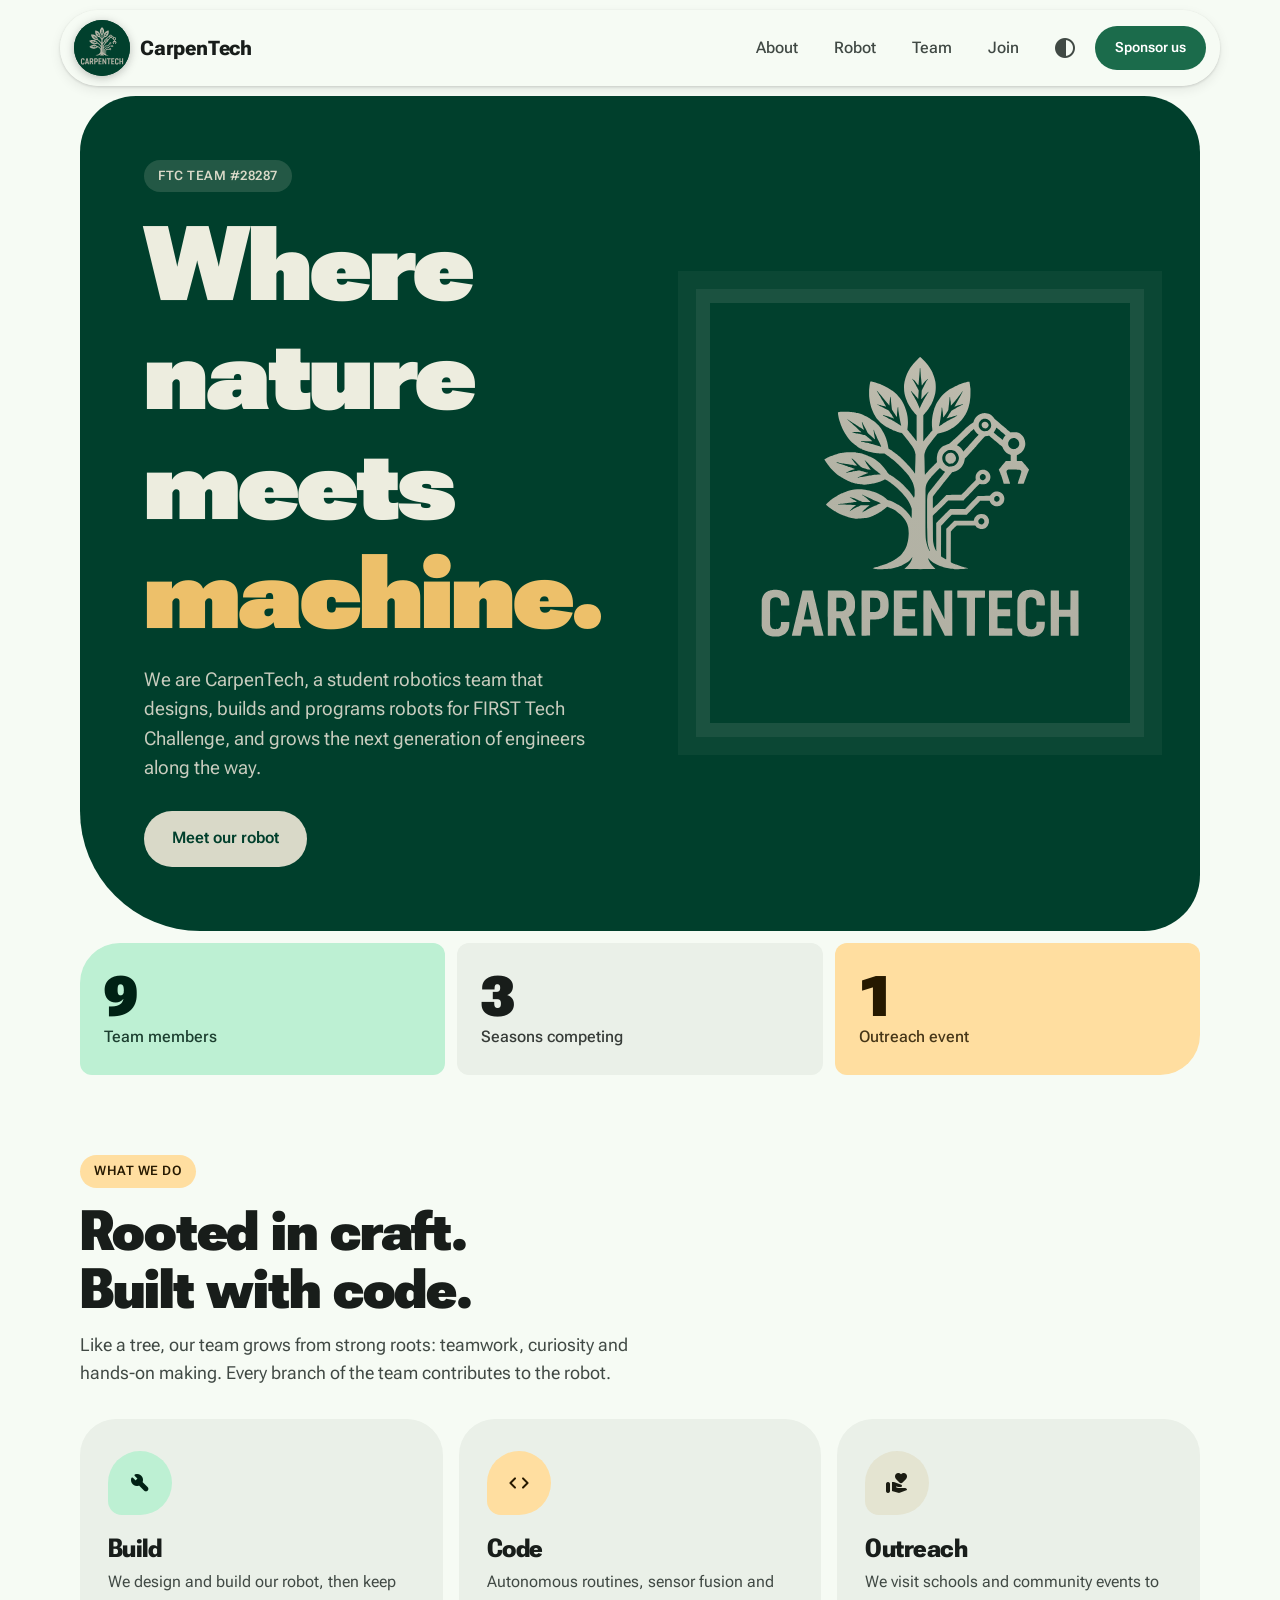
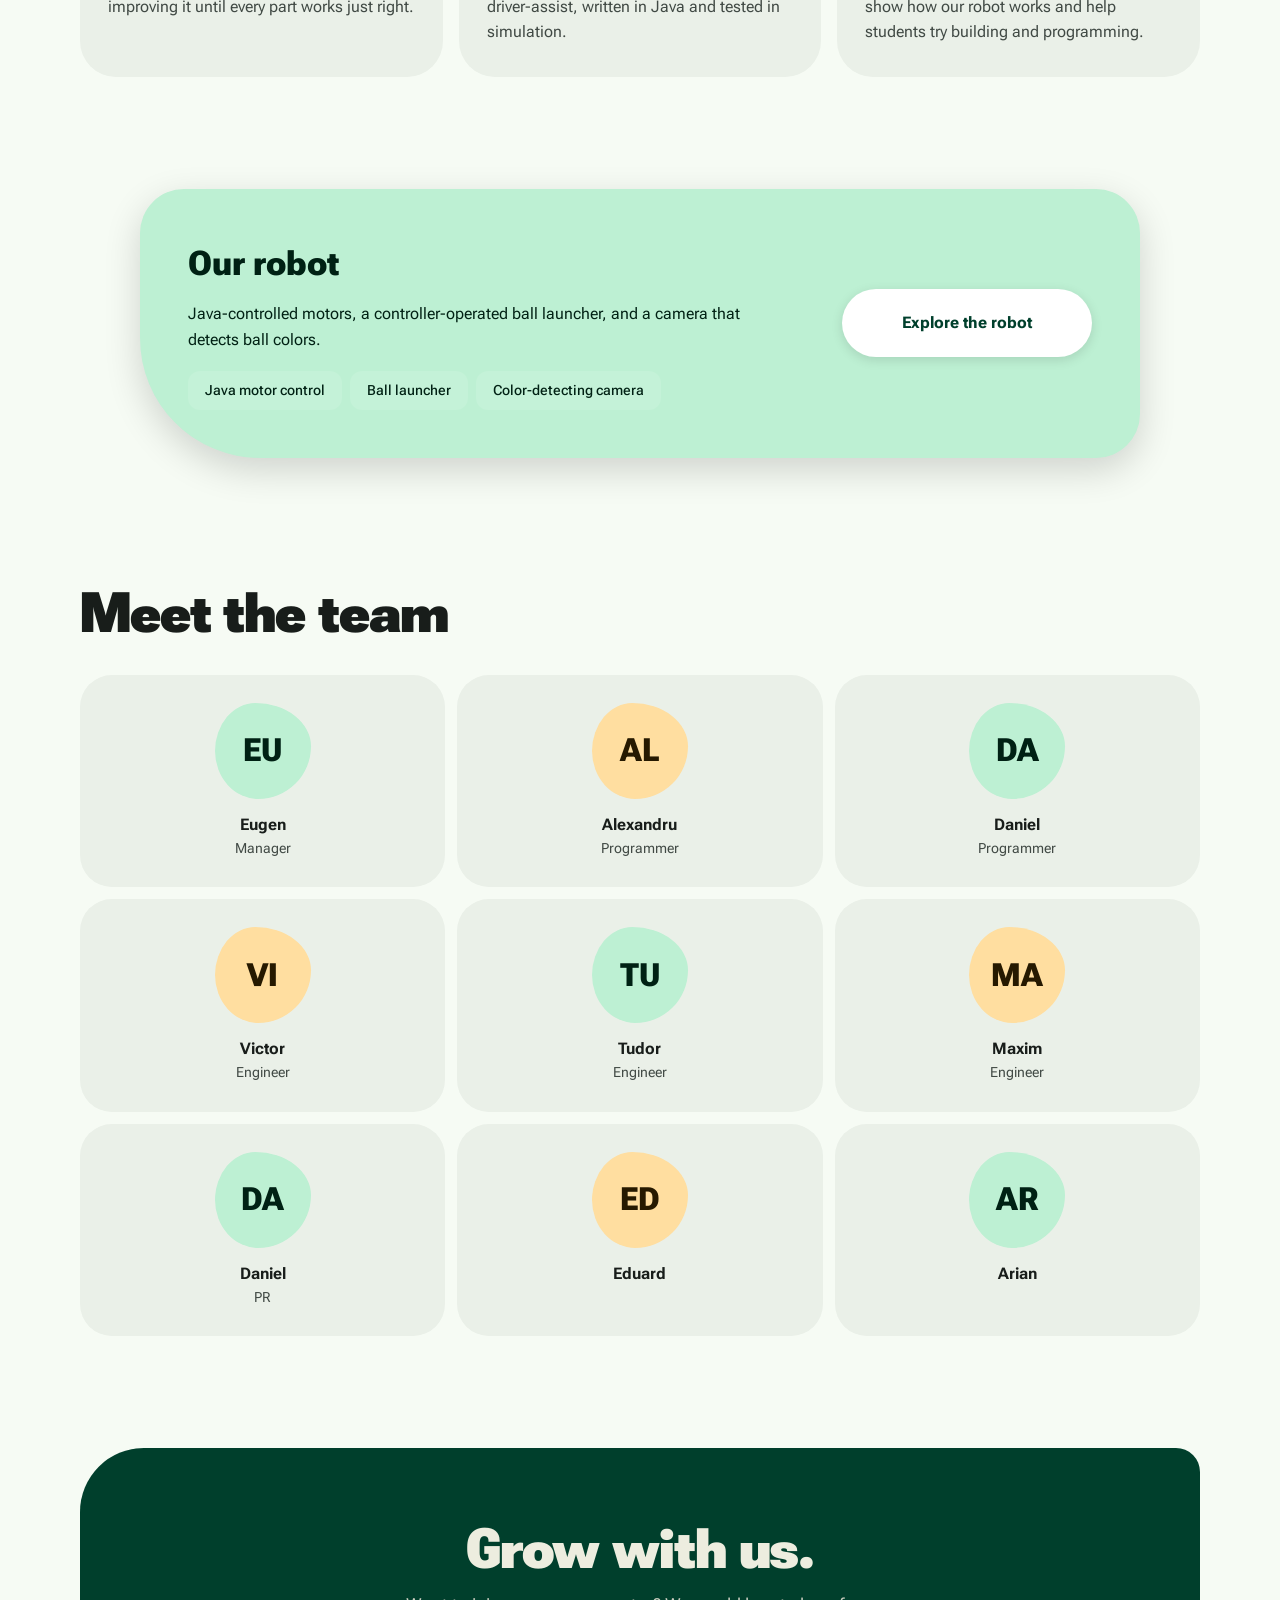
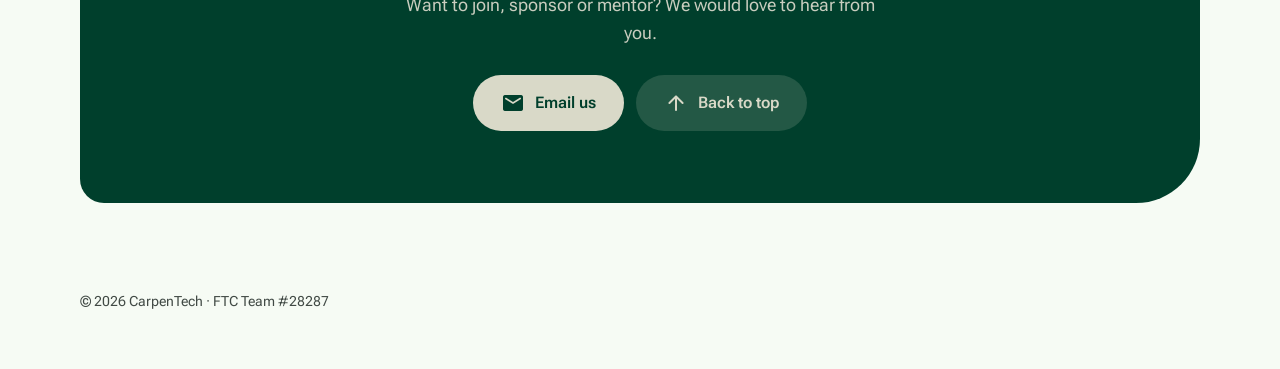
==== commit 6dee3103: "style: remove team section label" ====
--- a/index.html
+++ b/index.html
@@ -88,7 +88,6 @@
 </dialog>
 
 <section id="team"><div class="wrap">
-  <span class="eyebrow rv">The crew</span>
   <h2 class="rv">Meet the team</h2>
   <div class="team">
     <div class="mem rv"><div class="av">EU</div><b>Eugen</b><span>Manager</span></div>
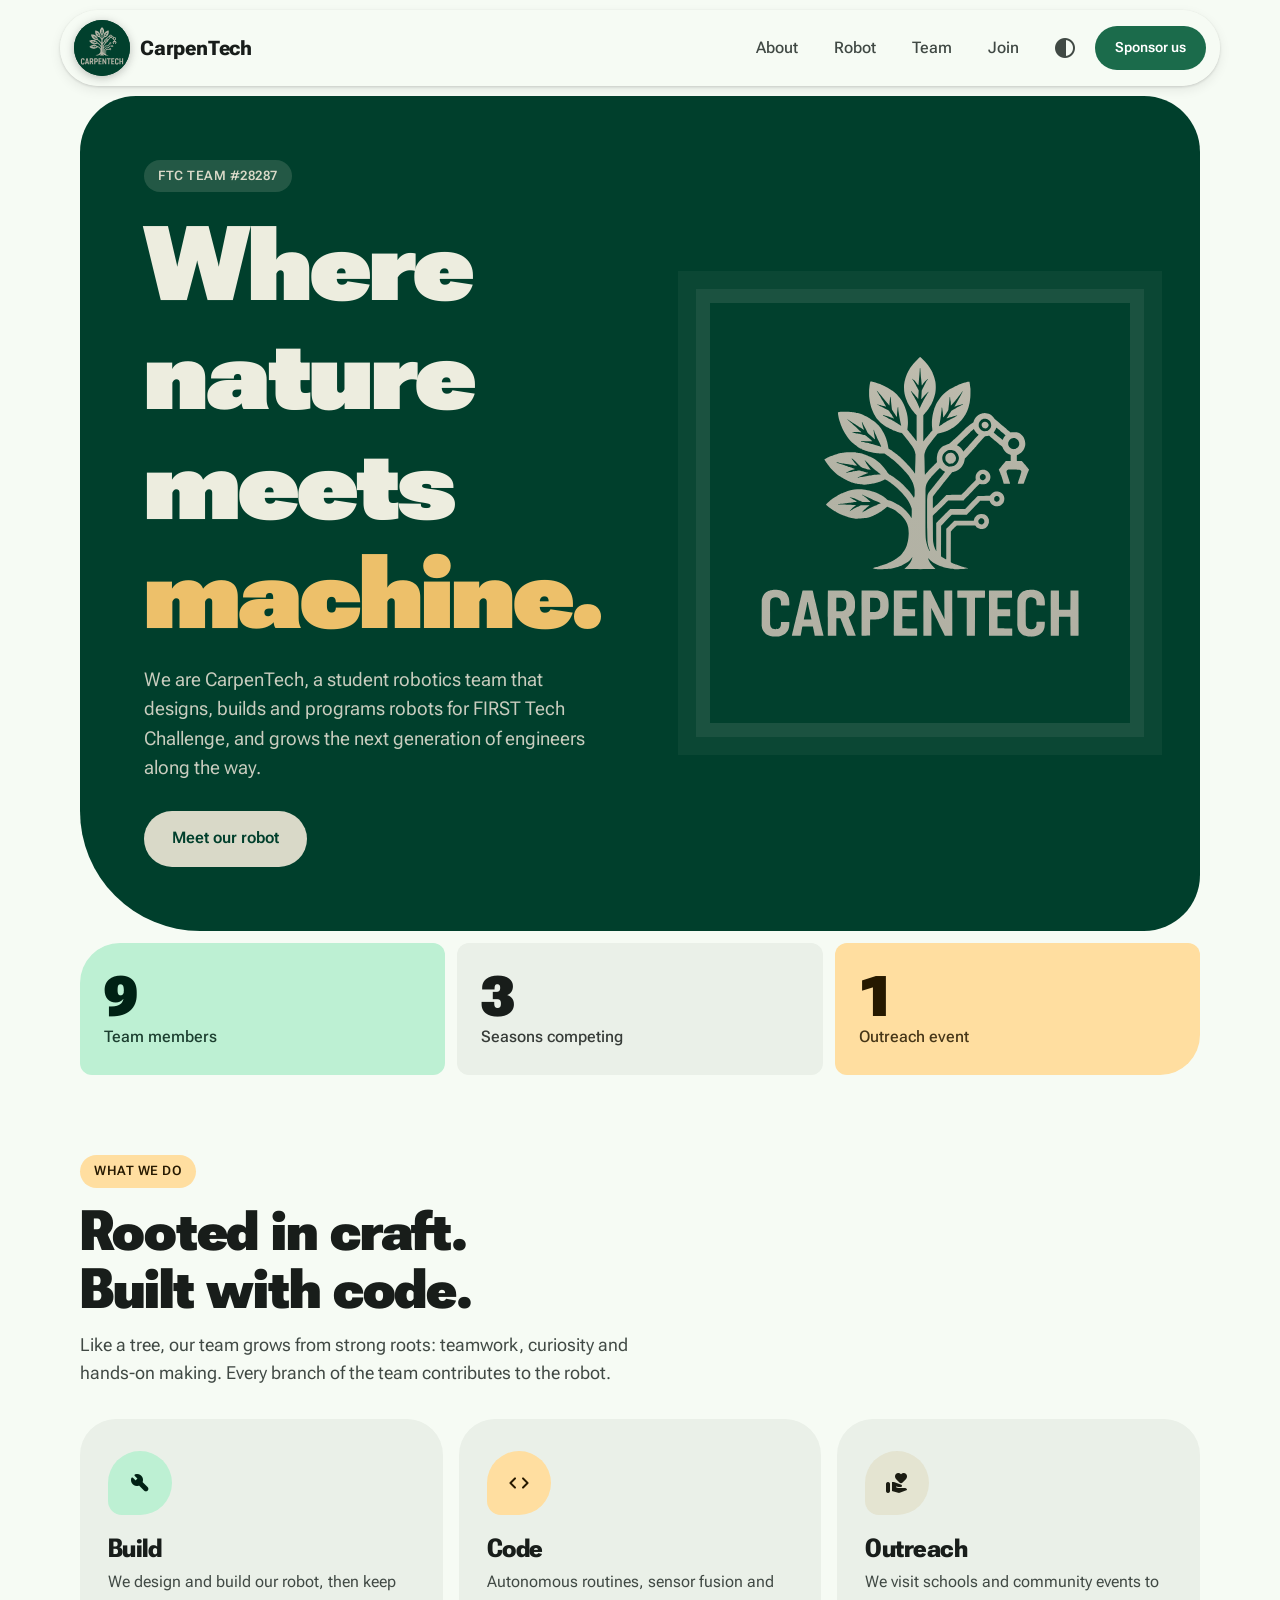
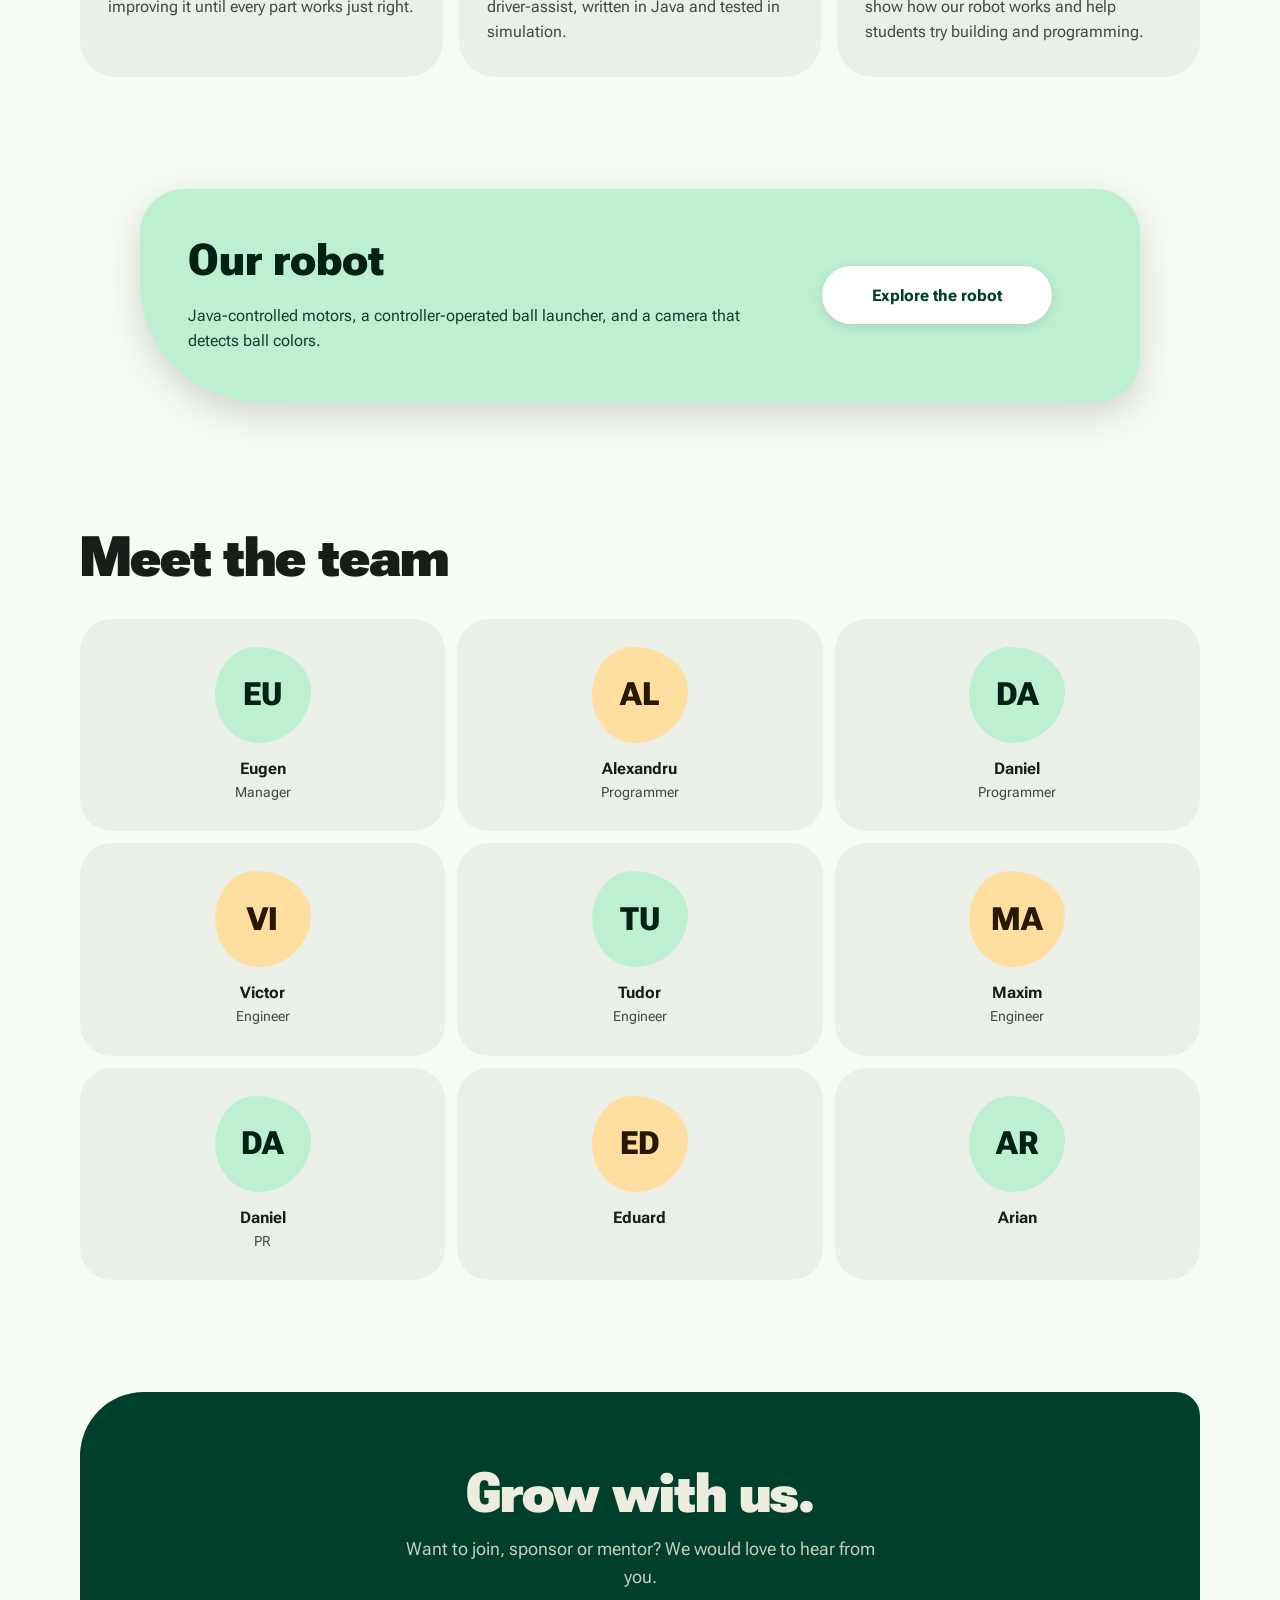
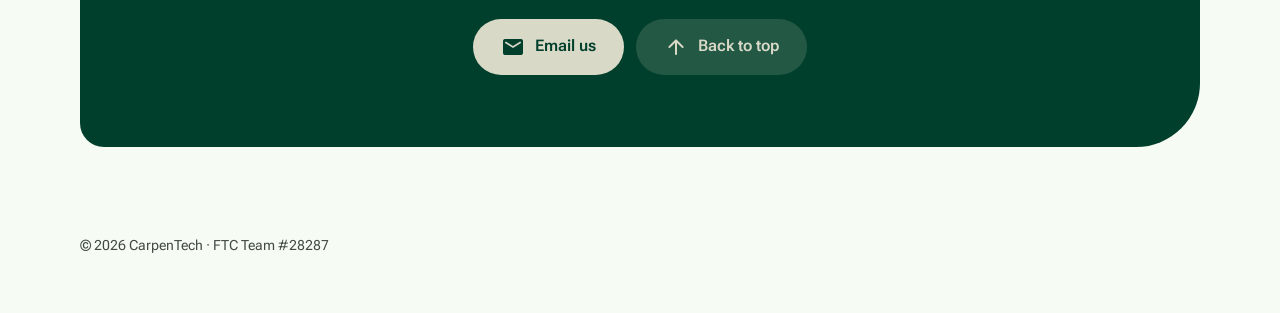
==== commit 157c3bdf: "fix: polish robot card and modal interactions" ====
--- a/index.html
+++ b/index.html
@@ -20,7 +20,7 @@
       <a href="#about" data-s="about">About</a>
       <a href="#robot" data-s="robot">Robot</a>
       <a href="#team" data-s="team">Team</a>
-      <a href="#join" data-s="join">Join</a>
+      <a href="#join" data-s="join">Join</a>  
     </nav>
     <button class="icon-btn" id="theme" aria-label="Toggle theme"><span class="ms">contrast</span></button>
     <a class="btn fill sm" href="#join">Sponsor us</a>
@@ -63,12 +63,11 @@
 
 <section id="robot"><div class="wrap">
   <div class="feature">
-    <button class="panel dark robot-card rv" id="robot-open" type="button" aria-haspopup="dialog" aria-controls="robot-dialog">
+    <article class="panel dark robot-card rv">
       <span class="robot-card-title">Our robot</span>
       <span class="robot-summary">Java-controlled motors, a controller-operated ball launcher, and a camera that detects ball colors.</span>
-      <span class="chips"><span class="chip-s">Java motor control</span><span class="chip-s">Ball launcher</span><span class="chip-s">Color-detecting camera</span></span>
-      <span class="robot-hint">Explore the robot</span>
-    </button>
+      <button class="robot-hint" id="robot-open" type="button" aria-haspopup="dialog" aria-controls="robot-dialog">Explore the robot</button>
+    </article>
   </div>
 </div></section>
 
--- a/public/styles.css
+++ b/public/styles.css
@@ -553,13 +553,12 @@
   padding: 32px 28px;
   background: var(--sc);
   border-radius: 36px;
-  transition: transform 0.4s var(--spring), border-radius 0.5s var(--spring), background 0.2s;
+  transition: transform 0.65s cubic-bezier(0.22, 1, 0.36, 1), border-radius 1.2s ease-in-out, box-shadow 0.45s ease;
 }
 
 .card:hover {
-  transform: translateY(-6px);
-  border-radius: 56px 20px 56px 20px;
-  background: var(--sc-high);
+  transform: translateY(-3px);
+  border-radius: 44px 28px 44px 28px;
 }
 
 .card .chip {
@@ -571,7 +570,7 @@
   background: var(--primary-container);
   color: var(--on-primary-container);
   border-radius: 50% 50% 50% 14px;
-  transition: border-radius 0.5s var(--spring);
+  transition: border-radius 0.65s ease-in-out;
 }
 
 .card:hover .chip {
@@ -579,19 +578,12 @@
 }
 
 .card:hover .chip .ms {
-  animation: wob 0.7s var(--spring);
-}
-
-@keyframes wob {
-  0% {
-    transform: scale(1);
-  }
-  40% {
-    transform: scale(1.35) rotate(-14deg);
-  }
-  100% {
-    transform: scale(1);
-  }
+  transform: scale(1.06) rotate(-4deg);
+}
+
+.card .chip .ms {
+  display: inline-block;
+  transition: transform 0.65s cubic-bezier(0.22, 1, 0.36, 1);
 }
 
 .card:nth-child(2) .chip {
@@ -641,94 +633,137 @@
   margin: 12px 0;
 }
 
-/* Robot card interactive button */
+/* Robot card */
 .robot-card {
-  position: relative;
   display: grid;
-  grid-template-columns: minmax(0, 1fr) minmax(200px, 250px);
-  grid-template-rows: auto auto auto;
+  grid-template-columns: minmax(0, 1fr) minmax(220px, 270px);
   align-items: center;
-  column-gap: clamp(24px, 5vw, 72px);
-  row-gap: 0;
+  column-gap: clamp(28px, 5vw, 64px);
+  row-gap: 8px;
   width: min(100%, 1000px);
   margin: 0 auto;
   padding: clamp(28px, 4vw, 48px);
   border-radius: 36px 36px 36px 88px;
   font: inherit;
   text-align: left;
-  cursor: pointer;
   box-shadow: 0 12px 36px rgba(0, 0, 0, 0.16);
-  transition: transform 0.35s var(--spring), box-shadow 0.35s ease;
-}
-
-.robot-card:hover {
-  transform: translateY(-4px);
-  box-shadow: 0 18px 44px rgba(0, 0, 0, 0.24);
-}
-
-.robot-card:active {
-  transform: scale(0.99);
-}
-
-.robot-card:focus-visible {
-  outline: 3px solid var(--primary);
-  outline-offset: 4px;
-}
-
-.robot-card-title,
-.robot-summary,
-.robot-card .chips {
+  transition: transform 0.3s ease, box-shadow 0.3s ease;
+}
+
+.robot-copy {
   grid-column: 1;
 }
 
+.robot-eyebrow {
+  display: block;
+  margin-bottom: 8px;
+  color: color-mix(in srgb, var(--on-primary-container) 72%, transparent);
+  font-size: 12px;
+  font-weight: 700;
+  letter-spacing: 0.1em;
+  text-transform: uppercase;
+}
+
 .robot-card-title {
+  grid-column: 1;
   grid-row: 1;
   display: block;
-  font-size: 34px;
+  margin: 0 0 12px;
+  color: var(--on-primary-container);
+  font-size: clamp(34px, 4vw, 44px);
   font-weight: 800;
-  margin: 0 0 12px;
+  line-height: 1.05;
 }
 
 .robot-summary {
+  grid-column: 1;
   grid-row: 2;
-  display: block;
-  max-width: 70ch;
+  max-width: 62ch;
+  margin: 0;
+  color: color-mix(in srgb, var(--on-primary-container) 88%, transparent);
   line-height: 1.6;
 }
 
-.robot-card .chips {
-  grid-row: 3;
+.robot-identity {
+  grid-column: 2;
+  display: flex;
+  min-height: 180px;
+  flex-direction: column;
+  justify-content: center;
+  padding: 22px clamp(18px, 3vw, 32px);
+  border: 1px solid rgba(255, 255, 255, 0.16);
+  border-radius: 24px;
+  background: rgba(255, 255, 255, 0.1);
+}
+
+.robot-identity-label {
+  color: color-mix(in srgb, var(--on-primary-container) 72%, transparent);
+  font-size: 11px;
+  font-weight: 750;
+  letter-spacing: 0.14em;
+}
+
+.robot-identity strong {
+  margin: 5px 0 12px;
+  color: var(--on-primary-container);
+  font-size: clamp(38px, 5vw, 54px);
+  font-weight: 850;
+  letter-spacing: -0.06em;
+  line-height: 1;
 }
 
 .robot-hint {
   grid-column: 2;
-  grid-row: 1 / 4;
+  grid-row: 1 / 3;
   align-self: center;
-  display: flex;
+  display: inline-flex;
   align-items: center;
   justify-content: center;
-  width: 100%;
-  min-height: 68px;
-  padding: 15px 22px;
+  width: fit-content;
+  min-width: 230px;
+  min-height: 58px;
+  gap: 12px;
+  margin-top: 0;
+  padding: 14px 22px;
+  border: 0;
   border-radius: 99px;
   background: #FFFFFF;
   color: #003F2C;
+  font-family: inherit;
+  font-size: inherit;
   font-weight: 750;
   text-align: center;
+  cursor: pointer;
   box-shadow: 0 3px 12px rgba(0, 0, 0, 0.12);
-  transition: transform 0.35s var(--spring), box-shadow 0.35s ease, background 0.25s ease;
-}
-
-.robot-card:hover .robot-hint,
-.robot-card:focus-visible .robot-hint {
+  transition: transform 0.22s var(--spring), box-shadow 0.22s ease, background 0.22s ease;
+}
+
+.robot-hint .ms {
+  font-size: 20px;
+  transition: transform 0.22s var(--spring);
+}
+
+.robot-hint:hover,
+.robot-hint:focus-visible {
   transform: translateY(-3px);
   background: #F6FBF4;
   box-shadow: 0 8px 20px rgba(0, 0, 0, 0.2);
 }
 
-.robot-card:active .robot-hint {
+.robot-hint:hover .ms,
+.robot-hint:focus-visible .ms {
+  transform: translateX(3px);
+}
+
+.robot-hint:active,
+.robot-card.is-opening .robot-hint {
   transform: scale(0.96);
   box-shadow: 0 1px 4px rgba(0, 0, 0, 0.18);
+}
+
+.robot-hint:focus-visible {
+  outline: 3px solid var(--primary);
+  outline-offset: 4px;
 }
 
 /* Robot details modal dialog */
@@ -746,7 +781,7 @@
 }
 
 .robot-dialog[open] {
-  animation: robot-dialog-in 0.38s var(--spring) both;
+  animation: robot-dialog-in 0.48s var(--spring) both;
 }
 
 .robot-dialog::backdrop {
@@ -1134,20 +1169,21 @@
 
   .robot-card {
     grid-template-columns: 1fr;
-    grid-template-rows: auto auto auto auto;
+    grid-template-rows: auto auto auto;
     gap: 0;
   }
 
   .robot-card-title,
   .robot-summary,
-  .robot-card .chips,
   .robot-hint {
     grid-column: 1;
     grid-row: auto;
   }
 
   .robot-hint {
+    justify-self: start;
     margin-top: 24px;
+    width: min(100%, 340px);
   }
 
   .stats {
@@ -1158,7 +1194,7 @@
     grid-template-columns: repeat(2, 1fr);
   }
 
-  .mem:last-child {
+  .mem:first-child {
     grid-column: 1 / -1;
   }
 
@@ -1307,6 +1343,14 @@
     margin: 14px 0;
   }
 
+  .hero-card .eyebrow {
+    max-width: 100%;
+    padding: 6px 12px;
+    font-size: 11px;
+    letter-spacing: 0.02em;
+    white-space: nowrap;
+  }
+
   .hero p {
     font-size: 16px;
     margin-bottom: 20px;
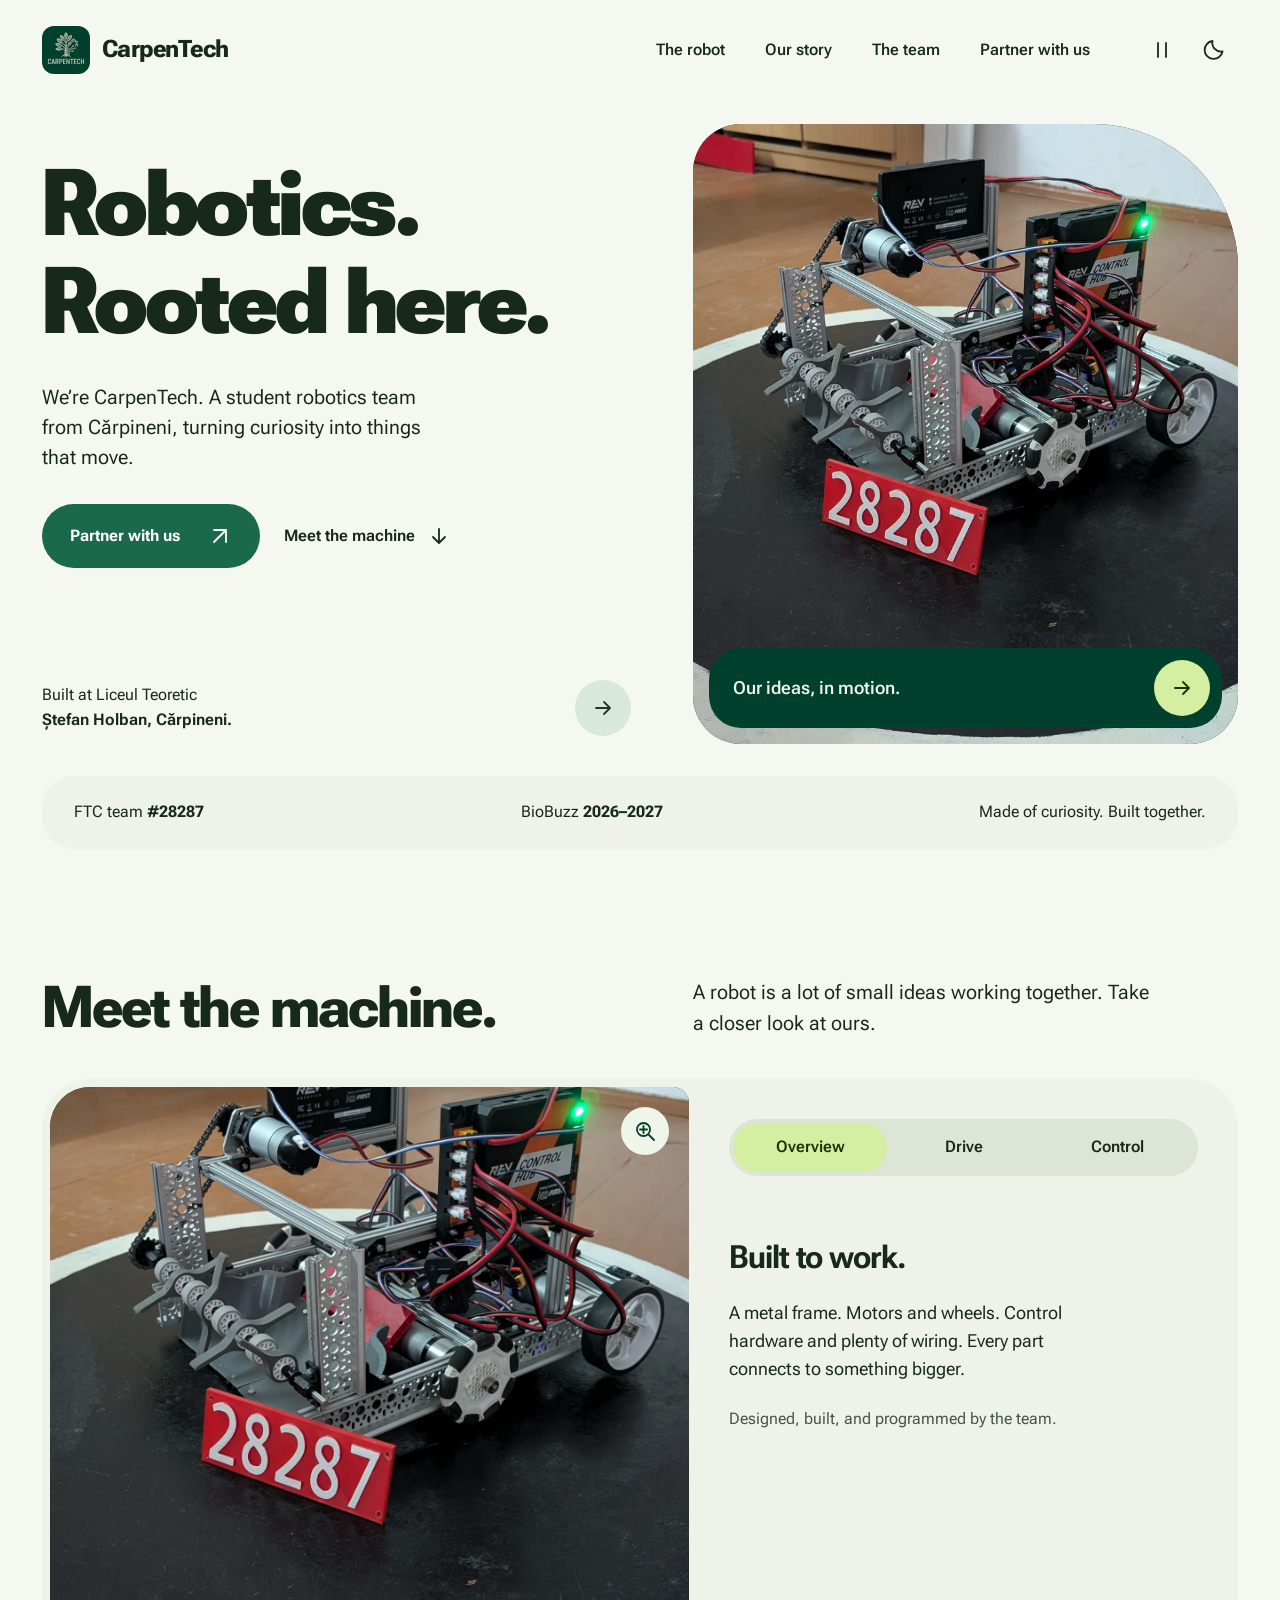
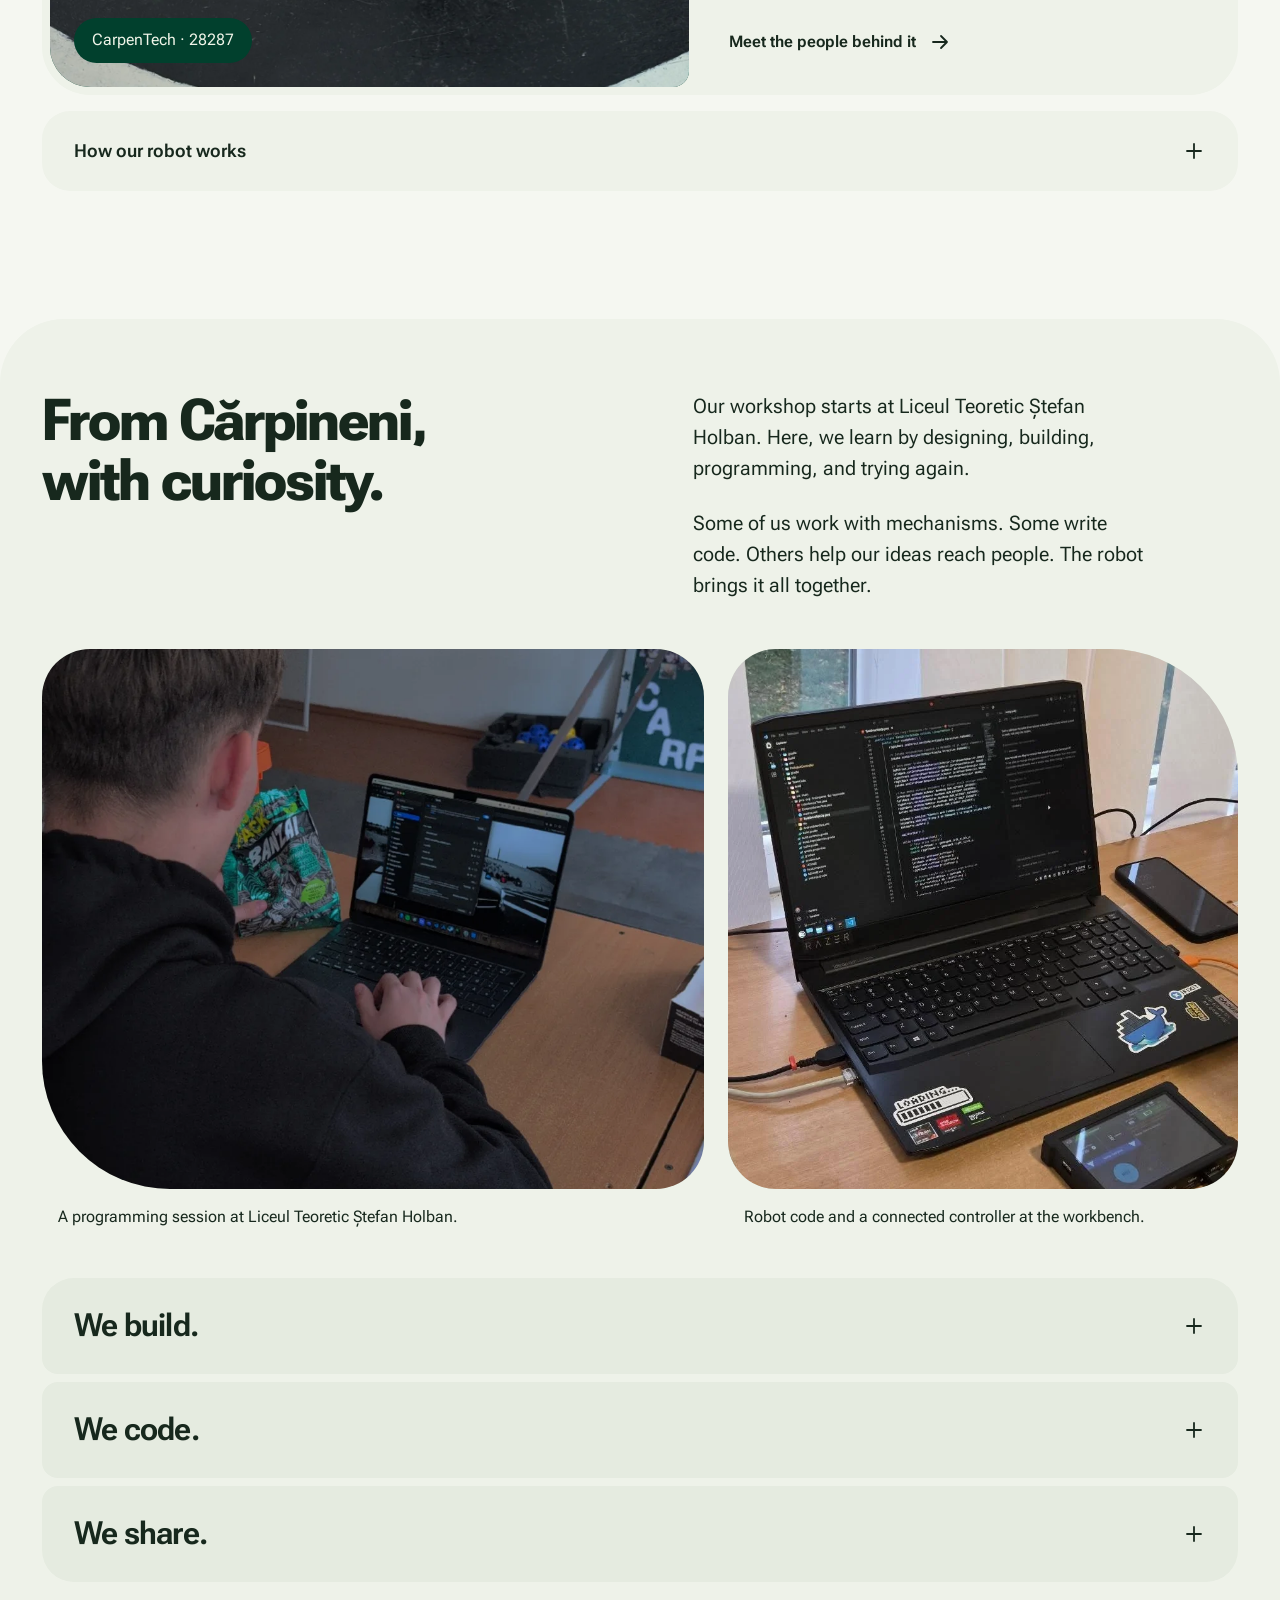
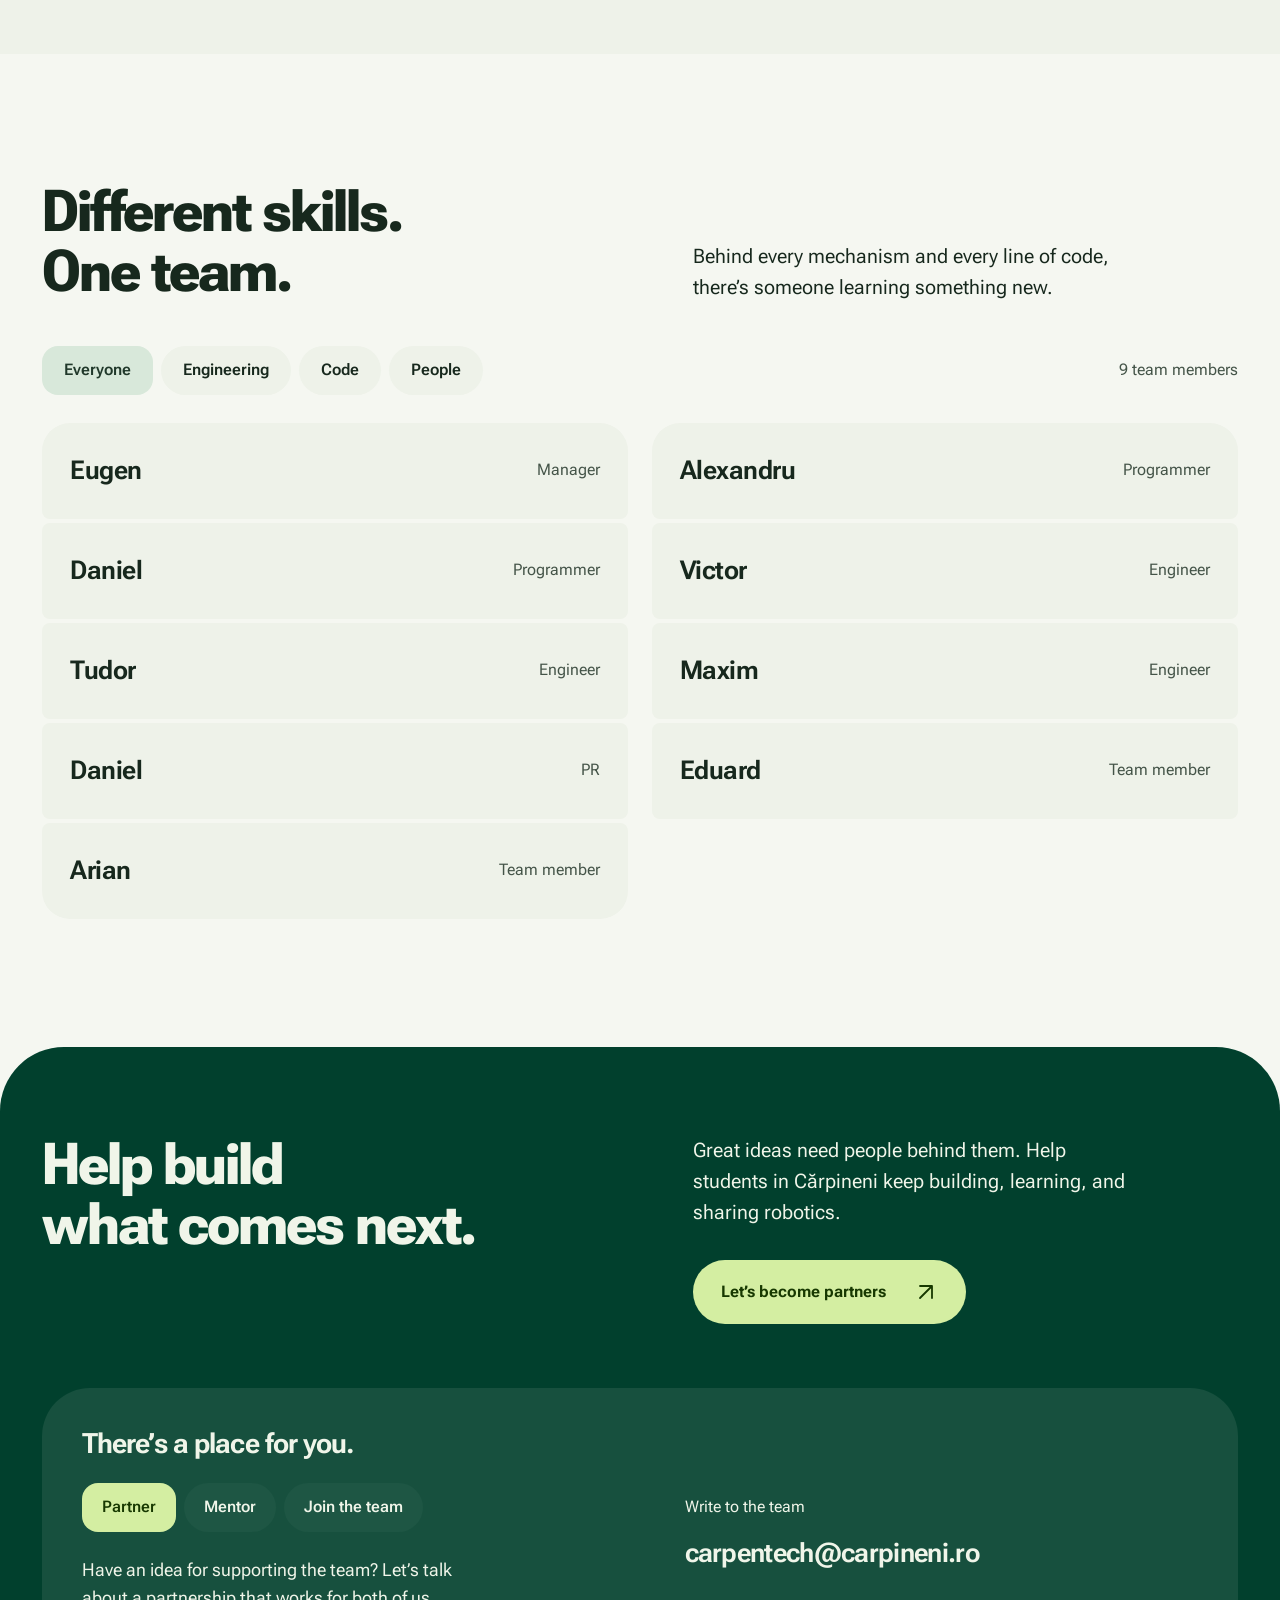
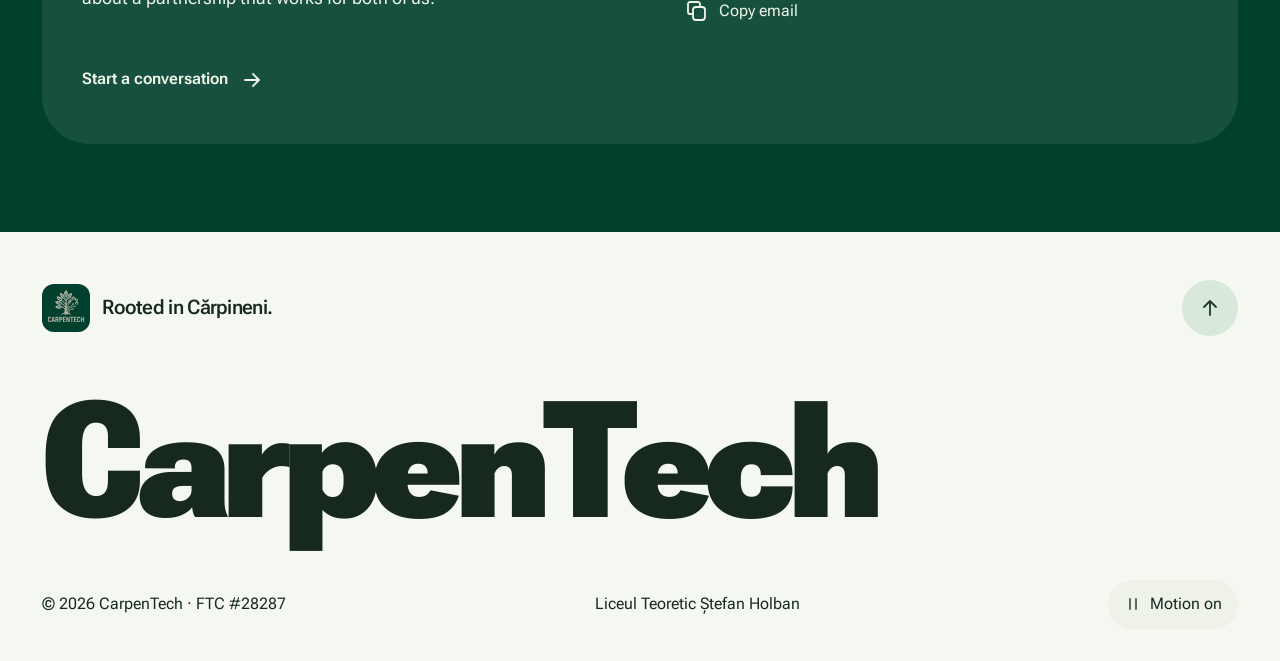
==== commit e8e0a661: "feat(site): redesign with Material 3 Expressive" ====
--- a/index.html
+++ b/index.html
@@ -1,131 +1,93 @@
-<!DOCTYPE html>
+<!doctype html>
 <html lang="en">
 <head>
-<meta charset="utf-8">
-<meta name="viewport" content="width=device-width, initial-scale=1, viewport-fit=cover">
-<link rel="icon" type="image/svg+xml" href="public/favicon.svg">
-<link rel="apple-touch-icon" href="public/favicon.svg">
-<title>CarpenTech | FTC Robotics Team</title>
-<link rel="preconnect" href="https://fonts.googleapis.com">
-<link rel="preconnect" href="https://fonts.gstatic.com" crossorigin>
-<link href="https://fonts.googleapis.com/css2?family=Roboto+Flex:opsz,wdth,wght@8..144,25..151,300..1000&family=Material+Symbols+Rounded:opsz,wght,FILL,GRAD@24,400,1,0&display=swap" rel="stylesheet">
-<link rel="stylesheet" href="public/styles.css">
+  <meta charset="utf-8">
+  <meta name="viewport" content="width=device-width, initial-scale=1, viewport-fit=cover">
+  <meta name="color-scheme" content="light dark">
+  <meta name="theme-color" content="#f5f7f1">
+  <meta name="description" content="Meet CarpenTech, FTC robotics team 28287 from Liceul Teoretic Ștefan Holban in Cărpineni. Explore our robot, meet the team, and become a partner.">
+  <meta property="og:title" content="CarpenTech — Robotics. Rooted here.">
+  <meta property="og:description" content="Student robotics from Cărpineni. Meet the machine, the people, and the possibilities.">
+  <meta property="og:type" content="website">
+  <meta property="og:image" content="public/images/robot-28287-800.webp">
+  <title>CarpenTech — Robotics. Rooted here.</title>
+  <link rel="icon" href="public/favicon.svg" type="image/svg+xml">
+  <link rel="preload" href="public/fonts/roboto-flex-latin.woff2" as="font" type="font/woff2" crossorigin>
+  <script>try{const t=localStorage.getItem('carpentech-theme');if(t==='light'||t==='dark')document.documentElement.dataset.theme=t;if(localStorage.getItem('carpentech-motion')==='off')document.documentElement.dataset.motion='off'}catch{}</script>
+  <link rel="stylesheet" href="public/styles.css">
+  <script src="public/script.js" defer></script>
 </head>
 <body>
-
-<header class="bar">
-  <div class="bar-in">
-    <a class="brand" href="#top"><span class="mark"><img src="public/carpentech-logo.svg" alt="CarpenTech logo"></span>CarpenTech</a>
-    <nav class="links" aria-label="Main">
-      <a href="#about" data-s="about">About</a>
-      <a href="#robot" data-s="robot">Robot</a>
-      <a href="#team" data-s="team">Team</a>
-      <a href="#join" data-s="join">Join</a>  
-    </nav>
-    <button class="icon-btn" id="theme" aria-label="Toggle theme"><span class="ms">contrast</span></button>
-    <a class="btn fill sm" href="#join">Sponsor us</a>
-  </div>
-</header>
-
-<main id="top">
-<section class="hero" id="home"><div class="wrap">
-  <div class="hero-card">
-    
-    <div style="position:relative">
-      <span class="eyebrow">FTC Team #28287</span>
-      <h1>Where nature<br>meets <em>machine.</em></h1>
-      <p>We are CarpenTech, a student robotics team that designs, builds and programs robots for FIRST Tech Challenge, and grows the next generation of engineers along the way.</p>
-      <div class="cta">
-        <a class="btn sage" href="#robot">Meet our robot</a>
-        
+  <svg class="icon-definitions" xmlns="http://www.w3.org/2000/svg" aria-hidden="true"><defs>
+    <symbol id="i-arrow" viewBox="0 0 24 24"><path d="M5 12h14M13 6l6 6-6 6"/></symbol>
+    <symbol id="i-up-right" viewBox="0 0 24 24"><path d="M6 18 18 6M6 6h12v12"/></symbol>
+    <symbol id="i-down" viewBox="0 0 24 24"><path d="M12 5v14m-6-6 6 6 6-6"/></symbol>
+    <symbol id="i-sun" viewBox="0 0 24 24"><circle cx="12" cy="12" r="4"/><path d="M12 2v2m0 16v2M2 12h2m16 0h2M5 5l1.5 1.5m11 11L19 19M5 19l1.5-1.5m11-11L19 5"/></symbol>
+    <symbol id="i-moon" viewBox="0 0 24 24"><path d="M20.5 13.5A8.8 8.8 0 0 1 10.5 3a9 9 0 1 0 10 10.5Z"/></symbol>
+    <symbol id="i-pause" viewBox="0 0 24 24"><path d="M8 5v14M16 5v14"/></symbol>
+    <symbol id="i-play" viewBox="0 0 24 24"><path d="m8 5 11 7-11 7Z"/></symbol>
+    <symbol id="i-menu" viewBox="0 0 24 24"><path d="M4 8h16M4 16h16"/></symbol>
+    <symbol id="i-close" viewBox="0 0 24 24"><path d="m6 6 12 12M6 18 18 6"/></symbol>
+    <symbol id="i-plus" viewBox="0 0 24 24"><path d="M5 12h14M12 5v14"/></symbol>
+    <symbol id="i-copy" viewBox="0 0 24 24"><rect x="8" y="8" width="12" height="13" rx="3"/><path d="M15 8V5a2 2 0 0 0-2-2H5a2 2 0 0 0-2 2v8a2 2 0 0 0 2 2h3"/></symbol>
+    <symbol id="i-check" viewBox="0 0 24 24"><path d="m5 12 4 4L19 6"/></symbol>
+    <symbol id="i-zoom" viewBox="0 0 24 24"><circle cx="10.5" cy="10.5" r="6.5"/><path d="m16 16 5 5M7 10.5h7m-3.5-3.5v7"/></symbol>
+  </defs></svg>
+  <a class="skip-link" href="#main">Skip to content</a>
+  <header class="site-header"><div class="header-inner frame">
+    <a class="brand" href="#top" aria-label="CarpenTech home"><img src="public/carpentech-logo.svg" width="48" height="48" alt=""><span>CarpenTech</span></a>
+    <nav class="primary-nav" aria-label="Main navigation"><a href="#robot" data-nav="robot">The robot</a><a href="#about" data-nav="about">Our story</a><a href="#team" data-nav="team">The team</a><a href="#support" data-nav="support">Partner with us</a></nav>
+    <div class="header-actions">
+      <button class="icon-button motion-header" type="button" data-motion-toggle aria-label="Pause animations" aria-pressed="false" hidden><svg class="icon" aria-hidden="true"><use href="#i-pause"/></svg></button>
+      <button class="icon-button" id="theme-toggle" type="button" aria-label="Switch to dark theme" aria-pressed="false" hidden><svg class="icon" aria-hidden="true"><use href="#i-moon"/></svg></button>
+      <button class="icon-button menu-toggle" id="menu-open" type="button" aria-label="Open navigation" aria-haspopup="dialog" aria-controls="mobile-menu" aria-expanded="false" hidden><svg class="icon" aria-hidden="true"><use href="#i-menu"/></svg></button>
+    </div>
+  </div></header>
+  <main id="main">
+    <div id="top" class="anchor-target"></div>
+    <section class="hero frame" id="home" aria-labelledby="hero-title">
+      <div class="hero-layout">
+        <div class="hero-copy">
+          <h1 id="hero-title"><span data-reveal="headline">Robotics.</span><span data-reveal="headline">Rooted here.</span></h1>
+          <p class="hero-description" data-reveal>We’re CarpenTech. A student robotics team from Cărpineni, turning curiosity into things that move.</p>
+          <div class="hero-actions" data-reveal><a class="button button-primary button-large" href="mailto:carpentech@carpineni.ro?subject=Partnership%20with%20CarpenTech">Partner with us<svg class="icon" aria-hidden="true"><use href="#i-up-right"/></svg></a><a class="text-link" href="#robot">Meet the machine<svg class="icon" aria-hidden="true"><use href="#i-down"/></svg></a></div>
+          <div class="hero-identity" data-reveal><p>Built at Liceul Teoretic<br><strong>Ștefan Holban, Cărpineni.</strong></p><a class="round-link" href="#about" aria-label="Read our story"><svg class="icon" aria-hidden="true"><use href="#i-arrow"/></svg></a></div>
+        </div>
+        <figure class="hero-media" data-reveal="photo"><img class="hero-image" src="public/images/robot-28287.webp" srcset="public/images/robot-28287-800.webp 800w, public/images/robot-28287.webp 1440w" sizes="(max-width: 600px) 100vw, 50vw" width="1440" height="1714" alt="CarpenTech’s robot with its metal frame, wiring, wheels, and red team plate 28287" fetchpriority="high"><figcaption><span>Our ideas, in motion.</span><a class="round-link" href="#robot" aria-label="Explore the robot"><svg class="icon" aria-hidden="true"><use href="#i-arrow"/></svg></a></figcaption></figure>
       </div>
-    </div>
-    <div class="blob"><img src="public/carpentech-logo.svg" alt="CarpenTech tree and robotic arm emblem"></div>
-  </div>
-  <div class="stats rv">
-    <div class="stat"><b data-n="9">0</b><span>Team members</span></div>
-    <div class="stat"><b data-n="3">0</b><span>Seasons competing</span></div>
-    <div class="stat"><b data-n="1">0</b><span>Outreach event</span></div>
-    
-  </div>
-</div></section>
-
-<section id="about"><div class="wrap">
-  <span class="eyebrow rv">What we do</span>
-  <h2 class="rv">Rooted in craft.<br>Built with code.</h2>
-  <p class="lead rv">Like a tree, our team grows from strong roots: teamwork, curiosity and hands-on making. Every branch of the team contributes to the robot.</p>
-  <div class="grid3">
-    <article class="card rv"><div class="chip"><span class="ms">build</span></div><h3>Build</h3><p>We design and build our robot, then keep improving it until every part works just right.</p></article>
-    <article class="card rv"><div class="chip"><span class="ms">code</span></div><h3>Code</h3><p>Autonomous routines, sensor fusion and driver-assist, written in Java and tested in simulation.</p></article>
-    <article class="card rv"><div class="chip"><span class="ms">volunteer_activism</span></div><h3>Outreach</h3><p>We visit schools and community events to show how our robot works and help students try building and programming.</p></article>
-  </div>
-</div></section>
-
-<section id="robot"><div class="wrap">
-  <div class="feature">
-    <article class="panel dark robot-card rv">
-      <span class="robot-card-title">Our robot</span>
-      <span class="robot-summary">Java-controlled motors, a controller-operated ball launcher, and a camera that detects ball colors.</span>
-      <button class="robot-hint" id="robot-open" type="button" aria-haspopup="dialog" aria-controls="robot-dialog">Explore the robot</button>
-    </article>
-  </div>
-</div></section>
-
-<dialog class="robot-dialog" id="robot-dialog" aria-labelledby="robot-dialog-title">
-  <div class="robot-dialog-head">
-    <div><h3 id="robot-dialog-title">How our robot works</h3></div>
-    <button class="icon-btn" id="robot-close" type="button" aria-label="Close robot details"><span class="ms">close</span></button>
-  </div>
-  <div class="robot-dialog-grid">
-    <div>
-      <p>Java code controls the motors that move our robot. The team can program how the motors run during a match.</p>
-      <p>A dedicated launcher propels balls toward the hoop at a suitable speed. The driver operates the launcher with a controller.</p>
-      <p>A camera uses Java code to detect ball colors, helping the team tell the different balls apart.</p>
-    </div>
-    <div class="robot-dialog-photo" aria-hidden="true"></div>
-  </div>
-</dialog>
-
-<section id="team"><div class="wrap">
-  <h2 class="rv">Meet the team</h2>
-  <div class="team">
-    <div class="mem rv"><div class="av">EU</div><b>Eugen</b><span>Manager</span></div>
-    <div class="mem rv"><div class="av">AL</div><b>Alexandru</b><span>Programmer</span></div>
-    <div class="mem rv"><div class="av">DA</div><b>Daniel</b><span>Programmer</span></div>
-    <div class="mem rv"><div class="av">VI</div><b>Victor</b><span>Engineer</span></div>
-    <div class="mem rv"><div class="av">TU</div><b>Tudor</b><span>Engineer</span></div>
-    <div class="mem rv"><div class="av">MA</div><b>Maxim</b><span>Engineer</span></div>
-    <div class="mem rv"><div class="av">DA</div><b>Daniel</b><span>PR</span></div>
-    <div class="mem rv"><div class="av">ED</div><b>Eduard</b><span></span></div>
-    <div class="mem rv"><div class="av">AR</div><b>Arian</b><span></span></div>
-  </div>
-</div></section>
-
-<section id="join"><div class="wrap">
-  <div class="join rv">
-    <h2>Grow with us.</h2>
-    <p>Want to join, sponsor or mentor? We would love to hear from you.</p>
-    <div class="cta">
-      <a class="btn sage" href="mailto:team@example.com"><span class="ms">mail</span>Email us</a>
-      <a class="btn" style="background:rgba(217,217,200,.16);color:var(--brand-on)" href="#top"><span class="ms">arrow_upward</span>Back to top</a>
-    </div>
-  </div>
-</div></section>
-</main>
-
-<footer><div class="wrap">
-  <span>© 2026 CarpenTech · FTC Team #28287</span>
-</div></footer>
-
-<nav class="nav-b" aria-label="Mobile">
-  <span class="nav-ind" aria-hidden="true"></span>
-  <a href="#top" data-s="home"><span class="ms">home</span><span class="lb">Home</span></a>
-  <a href="#about" data-s="about"><span class="ms">forest</span><span class="lb">About</span></a>
-  <a href="#robot" data-s="robot"><span class="ms">precision_manufacturing</span><span class="lb">Robot</span></a>
-  <a href="#team" data-s="team"><span class="ms">groups</span><span class="lb">Team</span></a>
-  <a href="#join" data-s="join"><span class="ms">favorite</span><span class="lb">Join</span></a>
-</nav>
-
-<script src="public/script.js"></script>
+      <div class="context-strip" data-reveal><p>FTC team <strong>#28287</strong></p><p>BioBuzz <strong>2026–2027</strong></p><p>Made of curiosity. Built together.</p></div>
+    </section>
+    <section class="robot-section frame section-space" id="robot" aria-labelledby="robot-title">
+      <div class="section-intro"><h2 id="robot-title" data-reveal="headline">Meet the machine.</h2><p data-reveal>A robot is a lot of small ideas working together. Take a closer look at ours.</p></div>
+      <div class="robot-explorer" data-reveal="photo">
+        <div class="robot-visual"><div class="robot-image-window"><img id="explorer-image" src="public/images/robot-28287.webp" width="1440" height="1714" loading="lazy" alt="A closer view of robot 28287, showing the drive components and REV control hardware"></div><button class="icon-button image-expand" id="photo-open" type="button" aria-label="Open full robot photograph" aria-haspopup="dialog" aria-controls="photo-dialog" hidden><svg class="icon" aria-hidden="true"><use href="#i-zoom"/></svg></button><span class="photo-caption">CarpenTech · 28287</span></div>
+        <div class="robot-info"><div class="segmented-control robot-segments" role="group" aria-label="Explore robot systems" hidden><span class="segment-indicator" aria-hidden="true"></span><button type="button" data-system="overview" aria-pressed="true" aria-controls="robot-insight">Overview</button><button type="button" data-system="drive" aria-pressed="false" aria-controls="robot-insight">Drive</button><button type="button" data-system="control" aria-pressed="false" aria-controls="robot-insight">Control</button></div>
+          <div id="robot-insight" class="robot-insight">
+            <article data-robot-detail="overview"><h3>Built to work.</h3><p>A metal frame. Motors and wheels. Control hardware and plenty of wiring. Every part connects to something bigger.</p><p class="detail-note">Designed, built, and programmed by the team.</p></article>
+            <article data-robot-detail="drive"><h3>Movement, made real.</h3><p>Wheels, motors, gears, and chain transmission turn instructions into movement. Building is only the beginning. Then comes testing.</p><p class="detail-note">Look closely at the drivetrain and its mechanical connections.</p></article>
+            <article data-robot-detail="control"><h3>Code becomes motion.</h3><p>The REV Control Hub and Expansion Hub connect the robot’s electronics. Java code controls the motors; the driver operates the robot with a controller.</p><p class="detail-note">The link between the team’s software and the machine.</p></article>
+          </div><a class="text-link robot-next" href="#about">Meet the people behind it<svg class="icon" aria-hidden="true"><use href="#i-arrow"/></svg></a>
+        </div>
+      </div>
+      <details class="build-notes" data-reveal><summary>How our robot works<svg class="icon" aria-hidden="true"><use href="#i-plus"/></svg></summary><div class="details-body"><p>Java code controls the motors that move our robot. A dedicated, controller-operated launcher propels balls toward the hoop, while a camera uses Java code to detect ball colors.</p><p>Building, programming, and testing happen together: a mechanical change gives us something new to tune in the code.</p></div></details>
+    </section>
+    <section class="story-section section-space" id="about" aria-labelledby="story-title"><div class="frame">
+      <div class="section-intro story-intro"><h2 id="story-title" data-reveal="headline">From Cărpineni,<br>with curiosity.</h2><div data-reveal><p>Our workshop starts at Liceul Teoretic Ștefan Holban. Here, we learn by designing, building, programming, and trying again.</p><p>Some of us work with mechanisms. Some write code. Others help our ideas reach people. The robot brings it all together.</p></div></div>
+      <div class="process-photos"><figure data-reveal="photo"><div class="process-image student-image"><img src="public/images/student-at-work.webp" width="1000" height="1778" loading="lazy" alt="A student working at a laptop in the school workshop"></div><figcaption>A programming session at Liceul Teoretic Ștefan Holban.</figcaption></figure><figure data-reveal="photo"><div class="process-image code-image"><img src="public/images/programming-workstation.webp" width="810" height="1080" loading="lazy" alt="A laptop displaying robot code beside a connected controller"></div><figcaption>Robot code and a connected controller at the workbench.</figcaption></figure></div>
+      <div class="practice-list" aria-label="What we do"><details data-reveal="list"><summary>We build.<svg class="icon" aria-hidden="true"><use href="#i-plus"/></svg></summary><div class="details-body"><p>We design and build our robot, then keep improving it until its parts work together.</p></div></details><details data-reveal="list"><summary>We code.<svg class="icon" aria-hidden="true"><use href="#i-plus"/></svg></summary><div class="details-body"><p>We write Java, work on autonomous routines and driver assistance, and test how our software behaves on the robot.</p></div></details><details data-reveal="list"><summary>We share.<svg class="icon" aria-hidden="true"><use href="#i-plus"/></svg></summary><div class="details-body"><p>We bring robotics to schools and community events, helping students try building and programming for themselves.</p></div></details></div>
+    </div></section>
+    <section class="team-section frame section-space" id="team" aria-labelledby="team-title"><div class="section-intro"><h2 id="team-title" data-reveal="headline">Different skills.<br>One team.</h2><p data-reveal>Behind every mechanism and every line of code, there’s someone learning something new.</p></div>
+      <div class="team-toolbar" data-reveal><div class="team-filters" role="group" aria-label="Filter team by area" hidden><button class="filter-button" type="button" data-team-filter="all" aria-pressed="true">Everyone</button><button class="filter-button" type="button" data-team-filter="engineering" aria-pressed="false">Engineering</button><button class="filter-button" type="button" data-team-filter="code" aria-pressed="false">Code</button><button class="filter-button" type="button" data-team-filter="people" aria-pressed="false">People</button></div><p class="team-status" id="team-status" role="status" aria-live="polite">9 team members</p></div>
+      <ul class="roster"><li data-team-area="people" data-reveal="list"><span>Eugen</span><span>Manager</span></li><li data-team-area="code" data-reveal="list"><span>Alexandru</span><span>Programmer</span></li><li data-team-area="code" data-reveal="list"><span>Daniel</span><span>Programmer</span></li><li data-team-area="engineering" data-reveal="list"><span>Victor</span><span>Engineer</span></li><li data-team-area="engineering" data-reveal="list"><span>Tudor</span><span>Engineer</span></li><li data-team-area="engineering" data-reveal="list"><span>Maxim</span><span>Engineer</span></li><li data-team-area="people" data-reveal="list"><span>Daniel</span><span>PR</span></li><li data-team-area="team" data-reveal="list"><span>Eduard</span><span>Team member</span></li><li data-team-area="team" data-reveal="list"><span>Arian</span><span>Team member</span></li></ul>
+    </section>
+    <section class="support-section section-space" id="support" aria-labelledby="support-title"><div class="frame">
+      <div class="support-intro"><h2 id="support-title" data-reveal="headline">Help build<br>what comes next.</h2><div data-reveal><p>Great ideas need people behind them. Help students in Cărpineni keep building, learning, and sharing robotics.</p><a class="button button-accent button-large" href="mailto:carpentech@carpineni.ro?subject=Partnership%20with%20CarpenTech">Let’s become partners<svg class="icon" aria-hidden="true"><use href="#i-up-right"/></svg></a></div></div>
+      <div class="contact-panel" id="join" data-reveal="photo"><div class="contact-options"><h3>There’s a place for you.</h3><div class="contact-intents" role="group" aria-label="Choose how to get involved" hidden><button type="button" data-intent="partner" aria-pressed="true">Partner</button><button type="button" data-intent="mentor" aria-pressed="false">Mentor</button><button type="button" data-intent="join" aria-pressed="false">Join the team</button></div><p id="intent-description">Have an idea for supporting the team? Let’s talk about a partnership that works for both of us.</p><a class="text-link" id="intent-email" href="mailto:carpentech@carpineni.ro?subject=Partnership%20with%20CarpenTech">Start a conversation<svg class="icon" aria-hidden="true"><use href="#i-arrow"/></svg></a><noscript><p>Want to mentor or join? Email us and tell us how you’d like to get involved.</p></noscript></div><div class="email-block"><span>Write to the team</span><a href="mailto:carpentech@carpineni.ro">carpentech@carpineni.ro</a><button class="copy-button" id="copy-email" type="button" hidden><svg class="icon" aria-hidden="true"><use href="#i-copy"/></svg><span>Copy email</span></button></div></div>
+    </div></section>
+  </main>
+  <footer class="site-footer frame"><div class="footer-top"><a class="brand" href="#top" aria-label="CarpenTech home"><img src="public/carpentech-logo.svg" width="48" height="48" alt=""><span>Rooted in Cărpineni.</span></a><a class="round-link" href="#top" aria-label="Back to top"><svg class="icon back-arrow" aria-hidden="true"><use href="#i-arrow"/></svg></a></div><p class="footer-wordmark" aria-hidden="true" data-reveal="headline">CarpenTech</p><div class="footer-bottom"><p>© 2026 CarpenTech · FTC #28287</p><p>Liceul Teoretic Ștefan Holban</p><button class="motion-text" type="button" data-motion-toggle aria-label="Pause animations" aria-pressed="false" hidden><svg class="icon" aria-hidden="true"><use href="#i-pause"/></svg><span>Motion on</span></button></div></footer>
+  <dialog class="mobile-menu" id="mobile-menu" aria-labelledby="menu-title"><div class="menu-header"><h2 id="menu-title">Take a look.</h2><form method="dialog"><button class="icon-button" aria-label="Close navigation"><svg class="icon" aria-hidden="true"><use href="#i-close"/></svg></button></form></div><nav aria-label="Mobile navigation"><a href="#robot">The robot<svg class="icon" aria-hidden="true"><use href="#i-arrow"/></svg></a><a href="#about">Our story<svg class="icon" aria-hidden="true"><use href="#i-arrow"/></svg></a><a href="#team">The team<svg class="icon" aria-hidden="true"><use href="#i-arrow"/></svg></a><a href="#support">Partner with us<svg class="icon" aria-hidden="true"><use href="#i-up-right"/></svg></a></nav></dialog>
+  <dialog class="photo-dialog" id="photo-dialog" aria-labelledby="photo-dialog-title"><div class="photo-dialog-head"><h2 id="photo-dialog-title">Robot 28287</h2><form method="dialog"><button class="icon-button" aria-label="Close robot photograph"><svg class="icon" aria-hidden="true"><use href="#i-close"/></svg></button></form></div><img src="public/images/robot-full.webp" width="1440" height="2560" loading="lazy" alt="Full photograph of the CarpenTech robot with team plate 28287"></dialog>
+  <div class="snackbar" id="snackbar" role="status" aria-live="polite"></div>
 </body>
 </html>
--- a/public/styles.css
+++ b/public/styles.css
@@ -1,1465 +1,78 @@
-/* Material 3 color roles and design tokens */
-:root {
-  --primary: #1B6B4B;
-  --on-primary: #FFFFFF;
-  --primary-container: #BDF0D3;
-  --on-primary-container: #002114;
-
-  --secondary: #5E5F52;
-  --secondary-container: #E4E4D1;
-  --on-secondary-container: #1B1C12;
-
-  --tertiary: #7A5900;
-  --tertiary-container: #FFDEA0;
-  --on-tertiary-container: #261900;
-
-  --surface: #F6FBF4;
-  --sc-low: #F0F5EE;
-  --sc: #EAF0E8;
-  --sc-high: #E4EAE2;
-
-  --on-surface: #181D1A;
-  --on-surface-var: #404944;
-  --outline-variant: #C0C9C1;
-
-  --brand: #003F2C;
-  --brand-on: #D9D9C8;
-
-  --spring: cubic-bezier(0.34, 1.56, 0.64, 1);
-  --emph: cubic-bezier(0.2, 0, 0, 1);
-  --shadow: 0 1px 3px rgba(0, 0, 0, 0.15), 0 4px 12px rgba(0, 0, 0, 0.08);
-
-  color-scheme: light;
+@font-face{font-family:"Roboto Flex";font-style:normal;font-weight:300 900;font-stretch:75% 125%;font-display:swap;src:url("fonts/roboto-flex-latin-ext.woff2") format("woff2");unicode-range:U+0100-02BA,U+02BD-02C5,U+02C7-02CC,U+02CE-02D7,U+02DD-02FF,U+0304,U+0308,U+0329,U+1D00-1DBF,U+1E00-1E9F,U+1EF2-1EFF,U+2020,U+20A0-20AB,U+20AD-20C4,U+2113,U+2C60-2C7F,U+A720-A7FF}
+@font-face{font-family:"Roboto Flex";font-style:normal;font-weight:300 900;font-stretch:75% 125%;font-display:swap;src:url("fonts/roboto-flex-latin.woff2") format("woff2");unicode-range:U+0000-00FF,U+0131,U+0152-0153,U+02BB-02BC,U+02C6,U+02DA,U+02DC,U+0304,U+0308,U+0329,U+2000-206F,U+20AC,U+2122,U+2191,U+2193,U+2212,U+2215,U+FEFF,U+FFFD}
+:root{
+ color-scheme:light;
+ --md-sys-color-primary:#1b694d;--md-sys-color-on-primary:#fff;
+ --md-sys-color-primary-container:#d4eea2;--md-sys-color-on-primary-container:#173800;
+ --md-sys-color-secondary:#4b6355;--md-sys-color-secondary-container:#d8e8da;--md-sys-color-on-secondary-container:#20382a;
+ --md-sys-color-surface:#f5f7f1;--md-sys-color-surface-container-low:#eef2e9;--md-sys-color-surface-container:#e5ebe0;--md-sys-color-surface-container-high:#dce5d6;
+ --md-sys-color-on-surface:#17281d;--md-sys-color-on-surface-variant:#445448;--md-sys-color-outline:#70816f;
+ --md-sys-color-inverse-surface:#20372a;--md-sys-color-inverse-on-surface:#edf4e8;--md-sys-color-error:#ba1a1a;
+ --brand-forest:#01402d;--brand-silver:#b7b7a9;--brand-on-forest:#f0f5e9;--brand-accent:#d4eea2;--brand-on-accent:#173800;
+ --md-ref-typeface-brand:"Roboto Flex",sans-serif;--md-ref-typeface-plain:"Roboto Flex",system-ui,sans-serif;
+ --md-sys-typescale-display-large-size:clamp(3.5rem,7.3vw,6rem);--md-sys-typescale-display-large-weight:780;
+ --md-sys-typescale-headline-large-size:clamp(2.25rem,4.5vw,4rem);--md-sys-typescale-headline-large-weight:720;
+ --md-sys-typescale-title-large-size:clamp(1.5rem,2.5vw,2.25rem);--md-sys-typescale-title-large-weight:650;
+ --md-sys-typescale-body-large-size:1.125rem;--md-sys-typescale-label-large-size:1rem;
+ --md-sys-shape-corner-small:8px;--md-sys-shape-corner-medium:12px;--md-sys-shape-corner-large:16px;--md-sys-shape-corner-extra-large:28px;--md-sys-shape-corner-extra-large-increased:32px;--md-sys-shape-corner-extra-extra-large:48px;--md-sys-shape-corner-full:999px;
+ --shape-hero:48px 144px 48px 48px;--space-unit:8px;--page-margin:clamp(20px,3.3vw,48px);--section-gap:clamp(96px,10vw,160px);
+ --md-sys-motion-easing-emphasized:cubic-bezier(.2,0,0,1);--md-sys-motion-easing-decelerated:cubic-bezier(.05,.7,.1,1);
+ --motion-spring:linear(0,.009,.037,.082,.145,.223,.312,.407,.504,.599,.688,.768,.837,.894,.94,.975,1,1.017,1.026,1.029,1.027,1.023,1.017,1.011,1.006,1.002,1);
+ --motion-fast:160ms;--motion-medium:300ms;--motion-long:650ms;
 }
-
-/* Dark color palette */
-@media (prefers-color-scheme: dark) {
-  :root:not([data-theme="light"]) {
-    --primary: #8FD5B0;
-    --on-primary: #003826;
-    --primary-container: #0F5A40;
-    --on-primary-container: #BDF0D3;
-
-    --secondary: #C9C9B8;
-    --secondary-container: #47483C;
-    --on-secondary-container: #E5E5D3;
-
-    --tertiary: #EDC06A;
-    --tertiary-container: #5C4300;
-    --on-tertiary-container: #FFDEA0;
-
-    --surface: #0D1511;
-    --sc-low: #131B17;
-    --sc: #18211C;
-    --sc-high: #222B26;
-
-    --on-surface: #DDE5DE;
-    --on-surface-var: #BFC9C2;
-    --outline-variant: #404944;
-    --shadow: none;
-
-    color-scheme: dark;
-  }
-}
-
-:root[data-theme="dark"] {
-  --primary: #8FD5B0;
-  --on-primary: #003826;
-  --primary-container: #0F5A40;
-  --on-primary-container: #BDF0D3;
-
-  --secondary: #C9C9B8;
-  --secondary-container: #47483C;
-  --on-secondary-container: #E5E5D3;
-
-  --tertiary: #EDC06A;
-  --tertiary-container: #5C4300;
-  --on-tertiary-container: #FFDEA0;
-
-  --surface: #0D1511;
-  --sc-low: #131B17;
-  --sc: #18211C;
-  --sc-high: #222B26;
-
-  --on-surface: #DDE5DE;
-  --on-surface-var: #BFC9C2;
-  --outline-variant: #404944;
-  --shadow: none;
-
-  color-scheme: dark;
-}
-
-/* Global reset and layout */
-* {
-  box-sizing: border-box;
-  margin: 0;
-}
-
-html {
-  scroll-behavior: smooth;
-  scroll-padding-top: calc(88px + env(safe-area-inset-top, 0px));
-}
-
-:root {
-  padding-top: env(safe-area-inset-top, 0px);
-  padding-bottom: env(safe-area-inset-bottom, 0px);
-}
-
-body {
-  background: var(--surface);
-  color: var(--on-surface);
-  font-family: "Roboto Flex", Roboto, system-ui, sans-serif;
-  font-size: 16px;
-  line-height: 1.55;
-  -webkit-font-smoothing: antialiased;
-}
-
-/* Material symbols font icon */
-.ms {
-  font-family: "Material Symbols Rounded";
-  font-weight: 400;
-  font-style: normal;
-  font-size: 24px;
-  line-height: 1;
-  display: inline-block;
-  font-variation-settings: "FILL" 1;
-  letter-spacing: normal;
-  text-transform: none;
-  white-space: nowrap;
-}
-
-/* Layout containers */
-.wrap {
-  max-width: 1160px;
-  margin: 0 auto;
-  padding: 0 20px;
-}
-
-section {
-  padding: 56px 0;
-}
-
-/* Typography */
-h1,
-h2,
-h3 {
-  font-variation-settings: "opsz" 144;
-  line-height: 1.05;
-  letter-spacing: -0.02em;
-}
-
-.eyebrow {
-  display: inline-flex;
-  gap: 8px;
-  align-items: center;
-  padding: 6px 14px;
-  border-radius: 99px;
-  background: var(--tertiary-container);
-  color: var(--on-tertiary-container);
-  font-weight: 600;
-  font-size: 13px;
-  letter-spacing: 0.04em;
-  text-transform: uppercase;
-}
-
-h2 {
-  font-size: clamp(34px, 5.5vw, 56px);
-  font-weight: 800;
-  margin: 14px 0 12px;
-}
-
-.lead {
-  color: var(--on-surface-var);
-  max-width: 56ch;
-  font-size: 18px;
-}
-
-/* Top application bar */
-.bar {
-  position: fixed;
-  top: 0;
-  left: 0;
-  right: 0;
-  z-index: 20;
-  padding: calc(10px + env(safe-area-inset-top, 0px)) 12px 10px;
-  pointer-events: none;
-}
-
-.bar-in {
-  pointer-events: auto;
-  max-width: 1160px;
-  margin: 0 auto;
-  display: flex;
-  align-items: center;
-  gap: 8px;
-  padding: 10px 14px;
-  border-radius: 99px;
-  background: color-mix(in srgb, var(--surface) 86%, transparent);
-  backdrop-filter: blur(16px);
-  box-shadow: var(--shadow);
-}
-
-.brand {
-  display: flex;
-  align-items: center;
-  gap: 10px;
-  text-decoration: none;
-  color: var(--on-surface);
-  font-weight: 800;
-  font-size: 20px;
-  letter-spacing: -0.01em;
-  margin-right: auto;
-  font-variation-settings: "wdth" 100, "wght" 800;
-  transition: font-variation-settings 0.5s var(--spring);
-}
-
-.brand:hover {
-  font-variation-settings: "wdth" 125, "wght" 900;
-}
-
-.brand .mark {
-  width: 56px;
-  height: 56px;
-  border-radius: 50%;
-  overflow: hidden;
-  background: var(--brand);
-  flex: none;
-  box-shadow: 0 2px 10px rgba(0, 0, 0, 0.25);
-}
-
-.brand img {
-  width: 100%;
-  height: 100%;
-  object-fit: cover;
-  display: block;
-  transform: scale(1);
-  transition: transform 0.45s var(--spring);
-}
-
-.brand:hover img {
-  transform: scale(1.08);
-}
-
-.links {
-  display: flex;
-  gap: 4px;
-}
-
-.links a {
-  padding: 10px 16px;
-  border-radius: 99px;
-  color: var(--on-surface-var);
-  text-decoration: none;
-  font-weight: 500;
-  font-variation-settings: "wdth" 100, "wght" 500;
-  transition: background 0.2s, color 0.2s, border-radius 0.5s var(--spring), transform 0.5s var(--spring), font-variation-settings 0.5s var(--spring);
-}
-
-.links a:hover {
-  background: var(--secondary-container);
-  color: var(--on-secondary-container);
-  border-radius: 14px;
-  transform: rotate(-4deg) scale(1.1);
-  font-variation-settings: "wdth" 125, "wght" 700;
-}
-
-.links a.on {
-  background: var(--secondary-container);
-  color: var(--on-secondary-container);
-}
-
-.links a:active {
-  transform: scale(0.92);
-}
-
-.icon-btn {
-  width: 44px;
-  height: 44px;
-  border: 0;
-  border-radius: 50%;
-  background: transparent;
-  color: var(--on-surface-var);
-  cursor: pointer;
-  display: grid;
-  place-items: center;
-  transition: border-radius 0.5s var(--spring), background 0.2s, transform 0.5s var(--spring);
-}
-
-.icon-btn:hover {
-  background: var(--sc);
-  border-radius: 14px;
-  transform: rotate(-10deg) scale(1.1);
-}
-
-.icon-btn:active {
-  transform: scale(0.92);
-}
-
-/* Expressive buttons with shape morphing */
-.btn {
-  --r: 99px;
-  position: relative;
-  overflow: hidden;
-  display: inline-flex;
-  align-items: center;
-  gap: 10px;
-  height: 56px;
-  padding: 0 28px;
-  border: 0;
-  border-radius: var(--r);
-  font: inherit;
-  font-weight: 600;
-  font-size: 16px;
-  cursor: pointer;
-  text-decoration: none;
-  font-variation-settings: "wdth" 100, "wght" 600;
-  transition: border-radius 0.4s var(--spring), transform 0.3s var(--spring), background 0.2s, font-variation-settings 0.5s var(--spring);
-}
-
-.btn:hover {
-  --r: 18px;
-  transform: translateY(-3px);
-  font-variation-settings: "wdth" 130, "wght" 750;
-}
-
-.btn:active {
-  --r: 10px;
-  transform: scale(0.95);
-}
-
-.btn.fill {
-  background: var(--primary);
-  color: var(--on-primary);
-}
-
-.btn.tonal {
-  background: var(--secondary-container);
-  color: var(--on-secondary-container);
-}
-
-.btn.sage {
-  background: var(--brand-on);
-  color: var(--brand);
-}
-
-.btn.sm {
-  height: 44px;
-  padding: 0 20px;
-  font-size: 14px;
-}
-
-.btn.ghost {
-  background: rgba(217, 217, 200, 0.14);
-  color: var(--brand-on);
-}
-
-.btn::after {
-  content: "";
-  position: absolute;
-  inset: 0;
-  background: linear-gradient(110deg, transparent 30%, rgba(255, 255, 255, 0.3) 50%, transparent 70%);
-  transform: translateX(-130%);
-  transition: transform 0.8s var(--emph);
-  pointer-events: none;
-}
-
-.btn:hover::after {
-  transform: translateX(130%);
-}
-
-.btn .ms {
-  transition: transform 0.45s var(--spring);
-}
-
-.btn:hover .ms {
-  transform: translateX(3px) rotate(-10deg) scale(1.18);
-}
-
-/* Hero section */
-.hero {
-  padding: calc(96px + env(safe-area-inset-top, 0px)) 0 24px;
-}
-
-.hero-card {
-  position: relative;
-  overflow: hidden;
-  background: var(--brand);
-  color: var(--brand-on);
-  border-radius: 56px 56px 56px 120px;
-  padding: clamp(28px, 5vw, 64px);
-  display: grid;
-  grid-template-columns: 1.1fr 0.9fr;
-  gap: 32px;
-  align-items: center;
-  min-height: 520px;
-}
-
-.hero-card .eyebrow {
-  background: rgba(217, 217, 200, 0.16);
-  color: var(--brand-on);
-}
-
-.hero h1 {
-  font-size: clamp(46px, 9vw, 104px);
-  font-weight: 900;
-  margin: 18px 0 18px;
-  color: #EDEDDF;
-}
-
-.hero h1 em {
-  font-style: normal;
-  color: #EDC06A;
-}
-
-.hero p {
-  font-size: 19px;
-  max-width: 46ch;
-  color: #C9CDBF;
-  margin-bottom: 28px;
-}
-
-.cta {
-  display: flex;
-  flex-wrap: wrap;
-  gap: 12px;
-}
-
-/* Background animated decorative rings */
-.ring {
-  position: absolute;
-  border-radius: 50%;
-  border: 2px dashed rgba(217, 217, 200, 0.18);
-  pointer-events: none;
-}
-
-.ring.a {
-  width: 380px;
-  height: 380px;
-  right: -120px;
-  top: -140px;
-  animation: spin 60s linear infinite;
-}
-
-.ring.b {
-  width: 220px;
-  height: 220px;
-  left: -70px;
-  bottom: -80px;
-  animation: spin 40s linear infinite reverse;
-}
-
-@keyframes spin {
-  to {
-    transform: rotate(360deg);
-  }
-}
-
-/* Morphing emblem blob */
-.blob {
-  position: relative;
-  justify-self: center;
-  width: min(100%, 420px);
-  aspect-ratio: 1;
-  overflow: hidden;
-  background: #003F2C;
-  box-shadow: 0 0 0 14px rgba(217, 217, 200, 0.08), 0 0 0 32px rgba(217, 217, 200, 0.05);
-  animation: morph 9s ease-in-out infinite;
-}
-
-.blob img {
-  width: 100%;
-  height: 100%;
-  object-fit: cover;
-  display: block;
-}
-
-@keyframes morph {
-  0%,
-  100% {
-    border-radius: 62% 38% 55% 45% / 48% 58% 42% 52%;
-  }
-  33% {
-    border-radius: 42% 58% 38% 62% / 60% 40% 60% 40%;
-  }
-  66% {
-    border-radius: 55% 45% 64% 36% / 38% 62% 38% 62%;
-  }
-}
-
-/* Key statistics */
-.stats {
-  display: grid;
-  grid-template-columns: repeat(3, 1fr);
-  gap: 12px;
-  margin-top: 12px;
-}
-
-.stat {
-  padding: 26px 24px;
-  background: var(--sc);
-  border-radius: 32px;
-  transition: border-radius 0.5s var(--spring), transform 0.4s var(--spring);
-}
-
-.stat:nth-child(1) {
-  background: var(--primary-container);
-  color: var(--on-primary-container);
-  border-radius: 40px 12px 12px 12px;
-}
-
-.stat:nth-child(2) {
-  border-radius: 12px;
-}
-
-.stat:nth-child(3) {
-  background: var(--tertiary-container);
-  color: var(--on-tertiary-container);
-  border-radius: 12px 12px 40px 12px;
-}
-
-.stat:nth-child(4) {
-  background: var(--tertiary-container);
-  color: var(--on-tertiary-container);
-  border-radius: 12px 12px 40px 12px;
-}
-
-.stat:hover {
-  border-radius: 40px;
-  transform: translateY(-4px);
-}
-
-.stat b {
-  display: block;
-  font-size: clamp(38px, 5vw, 56px);
-  font-weight: 900;
-  line-height: 1;
-  letter-spacing: -0.03em;
-}
-
-.stat span {
-  font-weight: 500;
-  opacity: 0.85;
-}
-
-/* Feature cards */
-.grid3 {
-  display: grid;
-  grid-template-columns: repeat(3, 1fr);
-  gap: 16px;
-  margin-top: 32px;
-}
-
-.card {
-  padding: 32px 28px;
-  background: var(--sc);
-  border-radius: 36px;
-  transition: transform 0.65s cubic-bezier(0.22, 1, 0.36, 1), border-radius 1.2s ease-in-out, box-shadow 0.45s ease;
-}
-
-.card:hover {
-  transform: translateY(-3px);
-  border-radius: 44px 28px 44px 28px;
-}
-
-.card .chip {
-  width: 64px;
-  height: 64px;
-  display: grid;
-  place-items: center;
-  margin-bottom: 20px;
-  background: var(--primary-container);
-  color: var(--on-primary-container);
-  border-radius: 50% 50% 50% 14px;
-  transition: border-radius 0.65s ease-in-out;
-}
-
-.card:hover .chip {
-  border-radius: 14px 50% 50% 50%;
-}
-
-.card:hover .chip .ms {
-  transform: scale(1.06) rotate(-4deg);
-}
-
-.card .chip .ms {
-  display: inline-block;
-  transition: transform 0.65s cubic-bezier(0.22, 1, 0.36, 1);
-}
-
-.card:nth-child(2) .chip {
-  background: var(--tertiary-container);
-  color: var(--on-tertiary-container);
-}
-
-.card:nth-child(3) .chip {
-  background: var(--secondary-container);
-  color: var(--on-secondary-container);
-}
-
-.card h3 {
-  font-size: 26px;
-  font-weight: 700;
-  margin-bottom: 8px;
-}
-
-.card p {
-  color: var(--on-surface-var);
-}
-
-/* Robot features and subsystem panels */
-.feature {
-  display: grid;
-  grid-template-columns: 1fr;
-  gap: 12px;
-}
-
-.panel {
-  border-radius: 44px;
-  padding: clamp(28px, 4vw, 48px);
-  background: var(--sc-low);
-  border: 1px solid var(--outline-variant);
-}
-
-.panel.dark {
-  background: var(--primary-container);
-  color: var(--on-primary-container);
-  border: 0;
-  border-radius: 44px 44px 44px 120px;
-}
-
-.panel h3 {
-  font-size: 34px;
-  font-weight: 800;
-  margin: 12px 0;
-}
-
-/* Robot card */
-.robot-card {
-  display: grid;
-  grid-template-columns: minmax(0, 1fr) minmax(220px, 270px);
-  align-items: center;
-  column-gap: clamp(28px, 5vw, 64px);
-  row-gap: 8px;
-  width: min(100%, 1000px);
-  margin: 0 auto;
-  padding: clamp(28px, 4vw, 48px);
-  border-radius: 36px 36px 36px 88px;
-  font: inherit;
-  text-align: left;
-  box-shadow: 0 12px 36px rgba(0, 0, 0, 0.16);
-  transition: transform 0.3s ease, box-shadow 0.3s ease;
-}
-
-.robot-copy {
-  grid-column: 1;
-}
-
-.robot-eyebrow {
-  display: block;
-  margin-bottom: 8px;
-  color: color-mix(in srgb, var(--on-primary-container) 72%, transparent);
-  font-size: 12px;
-  font-weight: 700;
-  letter-spacing: 0.1em;
-  text-transform: uppercase;
-}
-
-.robot-card-title {
-  grid-column: 1;
-  grid-row: 1;
-  display: block;
-  margin: 0 0 12px;
-  color: var(--on-primary-container);
-  font-size: clamp(34px, 4vw, 44px);
-  font-weight: 800;
-  line-height: 1.05;
-}
-
-.robot-summary {
-  grid-column: 1;
-  grid-row: 2;
-  max-width: 62ch;
-  margin: 0;
-  color: color-mix(in srgb, var(--on-primary-container) 88%, transparent);
-  line-height: 1.6;
-}
-
-.robot-identity {
-  grid-column: 2;
-  display: flex;
-  min-height: 180px;
-  flex-direction: column;
-  justify-content: center;
-  padding: 22px clamp(18px, 3vw, 32px);
-  border: 1px solid rgba(255, 255, 255, 0.16);
-  border-radius: 24px;
-  background: rgba(255, 255, 255, 0.1);
-}
-
-.robot-identity-label {
-  color: color-mix(in srgb, var(--on-primary-container) 72%, transparent);
-  font-size: 11px;
-  font-weight: 750;
-  letter-spacing: 0.14em;
-}
-
-.robot-identity strong {
-  margin: 5px 0 12px;
-  color: var(--on-primary-container);
-  font-size: clamp(38px, 5vw, 54px);
-  font-weight: 850;
-  letter-spacing: -0.06em;
-  line-height: 1;
-}
-
-.robot-hint {
-  grid-column: 2;
-  grid-row: 1 / 3;
-  align-self: center;
-  display: inline-flex;
-  align-items: center;
-  justify-content: center;
-  width: fit-content;
-  min-width: 230px;
-  min-height: 58px;
-  gap: 12px;
-  margin-top: 0;
-  padding: 14px 22px;
-  border: 0;
-  border-radius: 99px;
-  background: #FFFFFF;
-  color: #003F2C;
-  font-family: inherit;
-  font-size: inherit;
-  font-weight: 750;
-  text-align: center;
-  cursor: pointer;
-  box-shadow: 0 3px 12px rgba(0, 0, 0, 0.12);
-  transition: transform 0.22s var(--spring), box-shadow 0.22s ease, background 0.22s ease;
-}
-
-.robot-hint .ms {
-  font-size: 20px;
-  transition: transform 0.22s var(--spring);
-}
-
-.robot-hint:hover,
-.robot-hint:focus-visible {
-  transform: translateY(-3px);
-  background: #F6FBF4;
-  box-shadow: 0 8px 20px rgba(0, 0, 0, 0.2);
-}
-
-.robot-hint:hover .ms,
-.robot-hint:focus-visible .ms {
-  transform: translateX(3px);
-}
-
-.robot-hint:active,
-.robot-card.is-opening .robot-hint {
-  transform: scale(0.96);
-  box-shadow: 0 1px 4px rgba(0, 0, 0, 0.18);
-}
-
-.robot-hint:focus-visible {
-  outline: 3px solid var(--primary);
-  outline-offset: 4px;
-}
-
-/* Robot details modal dialog */
-.robot-dialog {
-  width: min(900px, calc(100vw - 32px));
-  max-height: calc(100vh - 32px);
-  overflow: auto;
-  margin: auto;
-  padding: clamp(24px, 4vw, 40px);
-  border: 1px solid var(--outline-variant);
-  border-radius: 36px;
-  background: var(--surface);
-  color: var(--on-surface);
-  box-shadow: 0 24px 80px rgba(0, 0, 0, 0.32);
-}
-
-.robot-dialog[open] {
-  animation: robot-dialog-in 0.48s var(--spring) both;
-}
-
-.robot-dialog::backdrop {
-  background: rgba(0, 0, 0, 0.68);
-  backdrop-filter: blur(5px);
-  animation: robot-backdrop-in 0.32s ease-out both;
-}
-
-@keyframes robot-dialog-in {
-  from {
-    opacity: 0;
-    transform: translateY(18px) scale(0.96);
-  }
-  to {
-    opacity: 1;
-    transform: translateY(0) scale(1);
-  }
-}
-
-@keyframes robot-backdrop-in {
-  from {
-    background: rgba(0, 0, 0, 0);
-    backdrop-filter: blur(0);
-  }
-  to {
-    background: rgba(0, 0, 0, 0.68);
-    backdrop-filter: blur(5px);
-  }
-}
-
-.robot-dialog-head {
-  display: flex;
-  align-items: flex-start;
-  justify-content: space-between;
-  gap: 16px;
-  margin-bottom: 20px;
-}
-
-.robot-dialog h3 {
-  font-size: clamp(30px, 5vw, 42px);
-  font-weight: 800;
-  line-height: 1.05;
-}
-
-.robot-dialog-grid {
-  display: grid;
-  grid-template-columns: 1.1fr 0.9fr;
-  gap: 24px;
-  align-items: stretch;
-}
-
-.robot-dialog p {
-  color: var(--on-surface-var);
-  margin: 0 0 14px;
-}
-
-.robot-dialog-photo {
-  min-height: 300px;
-  border: 1px dashed var(--outline-variant);
-  border-radius: 24px;
-  background: var(--sc);
-}
-
-.chips {
-  display: flex;
-  flex-wrap: wrap;
-  gap: 8px;
-  margin-top: 18px;
-}
-
-.chip-s {
-  padding: 8px 16px;
-  border-radius: 12px;
-  background: var(--surface);
-  color: var(--on-surface);
-  font-weight: 500;
-  font-size: 14px;
-  border: 1px solid var(--outline-variant);
-}
-
-.panel.dark .chip-s {
-  background: rgba(255, 255, 255, 0.1);
-  border-color: transparent;
-  color: inherit;
-  opacity: 0;
-  transform: scale(0.7) translateY(10px);
-  transition: opacity 0.5s var(--emph), transform 0.6s var(--spring);
-}
-
-.panel.dark.in .chip-s {
-  opacity: 1;
-  transform: none;
-}
-
-.panel.dark.in .chip-s:nth-child(1) {
-  transition-delay: 0.3s;
-}
-
-.panel.dark.in .chip-s:nth-child(2) {
-  transition-delay: 0.4s;
-}
-
-.panel.dark.in .chip-s:nth-child(3) {
-  transition-delay: 0.5s;
-}
-
-.panel.dark.in .chip-s:nth-child(4) {
-  transition-delay: 0.6s;
-}
-
-.panel.dark.in .chip-s:hover {
-  transform: translateY(-4px) scale(1.06);
-  transition-delay: 0s;
-}
-
-/* Robot progress indicators */
-.progress {
-  margin-top: 20px;
-  display: grid;
-  gap: 14px;
-}
-
-.pl {
-  display: flex;
-  justify-content: space-between;
-  font-weight: 500;
-  font-size: 14px;
-  margin-bottom: 6px;
-}
-
-.track {
-  height: 12px;
-  border-radius: 99px;
-  background: var(--sc-high);
-  overflow: hidden;
-}
-
-.track i {
-  display: block;
-  height: 100%;
-  width: 0;
-  border-radius: 99px;
-  background: var(--primary);
-  transition: width 1.2s var(--emph);
-}
-
-/* Team members */
-.team {
-  display: grid;
-  grid-template-columns: repeat(3, 1fr);
-  gap: 12px;
-  margin-top: 32px;
-}
-
-.mem {
-  text-align: center;
-  padding: 28px 16px;
-  border-radius: 32px;
-  background: var(--sc);
-}
-
-.av {
-  width: 96px;
-  height: 96px;
-  margin: 0 auto 14px;
-  display: grid;
-  place-items: center;
-  font-size: 32px;
-  font-weight: 800;
-  color: var(--on-primary-container);
-  background: var(--primary-container);
-  border-radius: 42% 58% 55% 45% / 50% 45% 55% 50%;
-  transition: border-radius 0.6s var(--spring);
-  animation: bob 5s ease-in-out infinite;
-}
-
-.mem:hover .av {
-  border-radius: 50%;
-}
-
-.mem:nth-child(even) .av {
-  background: var(--tertiary-container);
-  color: var(--on-tertiary-container);
-}
-
-.mem:nth-child(2) .av {
-  animation-delay: -1.2s;
-}
-
-.mem:nth-child(3) .av {
-  animation-delay: -2.4s;
-}
-
-.mem:nth-child(4) .av {
-  animation-delay: -3.6s;
-}
-
-.mem:nth-child(5) .av {
-  animation-delay: -0.6s;
-}
-
-.mem:nth-child(6) .av {
-  animation-delay: -1.8s;
-}
-
-.mem:nth-child(7) .av {
-  animation-delay: -3s;
-}
-
-.mem:nth-child(8) .av {
-  animation-delay: -4.2s;
-}
-
-.mem:nth-child(9) .av {
-  animation-delay: -2s;
-}
-
-@keyframes bob {
-  0%,
-  100% {
-    transform: translateY(0);
-  }
-  50% {
-    transform: translateY(-6px);
-  }
-}
-
-.mem b {
-  display: block;
-  font-weight: 700;
-}
-
-.mem span {
-  display: block;
-  min-height: 1.5em;
-  font-size: 14px;
-  color: var(--on-surface-var);
-}
-
-/* Call to action card */
-.join {
-  background: var(--brand);
-  color: var(--brand-on);
-  border-radius: 64px 24px 64px 24px;
-  padding: clamp(32px, 6vw, 72px);
-  text-align: center;
-  position: relative;
-  overflow: hidden;
-}
-
-.join h2 {
-  color: #EDEDDF;
-  margin-top: 0;
-}
-
-.join p {
-  color: #C9CDBF;
-  max-width: 50ch;
-  margin: 0 auto 28px;
-  font-size: 18px;
-}
-
-.join .cta {
-  justify-content: center;
-}
-
-/* Footer */
-footer {
-  padding: 32px 0 56px;
-  color: var(--on-surface-var);
-  font-size: 14px;
-}
-
-footer .wrap {
-  display: flex;
-  flex-wrap: wrap;
-  gap: 12px;
-  justify-content: space-between;
-  align-items: center;
-}
-
-.socials {
-  display: flex;
-  gap: 6px;
-}
-
-/* Staggered entrance transition delays */
-.grid3 .rv:nth-child(2),
-.team .rv:nth-child(2) {
-  transition-delay: 0.1s;
-}
-
-.grid3 .rv:nth-child(3),
-.team .rv:nth-child(3) {
-  transition-delay: 0.2s;
-}
-
-.team .rv:nth-child(3n+1) {
-  transition-delay: 0s;
-}
-
-.team .rv:nth-child(3n+2) {
-  transition-delay: 0.1s;
-}
-
-.team .rv:nth-child(3n) {
-  transition-delay: 0.2s;
-}
-
-/* Scroll reveal trigger styles */
-.rv {
-  opacity: 0;
-  transform: translateY(28px);
-  transition: opacity 0.7s var(--emph), transform 0.8s var(--spring);
-}
-
-.rv.in {
-  opacity: 1;
-  transform: none;
-}
-
-/* Custom text selection */
-::selection {
-  background: var(--on-surface);
-  color: var(--surface);
-}
-
-::-moz-selection {
-  background: var(--on-surface);
-  color: var(--surface);
-}
-
-.hero-card ::selection,
-.join ::selection,
-.panel.dark ::selection {
-  background: var(--brand-on);
-  color: var(--brand);
-}
-
-.hero-card ::-moz-selection,
-.join ::-moz-selection,
-.panel.dark ::-moz-selection {
-  background: var(--brand-on);
-  color: var(--brand);
-}
-
-/* Smooth theme switching transition */
-html.theme-anim,
-html.theme-anim * {
-  transition: background-color 0.5s ease, color 0.5s ease, border-color 0.5s ease, box-shadow 0.5s ease, fill 0.5s ease !important;
-}
-
-/* Mobile bottom navigation bar */
-.nav-b {
-  display: none;
-}
-
-/* Tablet and mobile breakpoint */
-@media (max-width: 900px) {
-  .links {
-    display: none;
-  }
-
-  .hero {
-    padding-top: calc(92px + env(safe-area-inset-top, 0px));
-  }
-
-  .bar-in {
-    padding: 8px 10px;
-  }
-
-  .bar-in .btn {
-    display: none;
-  }
-
-  .hero-card {
-    grid-template-columns: 1fr;
-    border-radius: 40px 40px 40px 80px;
-  }
-
-  .blob {
-    width: min(78%, 320px);
-    order: -1;
-  }
-
-  .robot-card {
-    grid-template-columns: 1fr;
-    grid-template-rows: auto auto auto;
-    gap: 0;
-  }
-
-  .robot-card-title,
-  .robot-summary,
-  .robot-hint {
-    grid-column: 1;
-    grid-row: auto;
-  }
-
-  .robot-hint {
-    justify-self: start;
-    margin-top: 24px;
-    width: min(100%, 340px);
-  }
-
-  .stats {
-    grid-template-columns: repeat(3, 1fr);
-  }
-
-  .team {
-    grid-template-columns: repeat(2, 1fr);
-  }
-
-  .mem:first-child {
-    grid-column: 1 / -1;
-  }
-
-  .grid3,
-  .feature {
-    grid-template-columns: 1fr;
-  }
-
-  .robot-dialog-grid {
-    grid-template-columns: 1fr;
-  }
-
-  .robot-dialog-photo {
-    min-height: 220px;
-  }
-
-  .nav-b {
-    display: flex;
-    position: fixed;
-    left: 50%;
-    right: auto;
-    bottom: calc(12px + env(safe-area-inset-bottom, 0px));
-    transform: translateX(-50%);
-    width: max-content;
-    max-width: calc(100vw - 24px);
-    justify-content: center;
-    gap: 2px;
-    padding: 8px;
-    border-radius: 99px;
-    background: color-mix(in srgb, var(--sc-high) 92%, transparent);
-    backdrop-filter: blur(14px);
-    box-shadow: 0 4px 18px rgba(0, 0, 0, 0.25);
-    z-index: 20;
-  }
-
-  .nav-b a {
-    position: relative;
-    z-index: 1;
-    display: flex;
-    flex-direction: row;
-    align-items: center;
-    gap: 0;
-    padding: 12px;
-    border-radius: 99px;
-    text-decoration: none;
-    color: var(--on-surface-var);
-    font-size: 14px;
-    font-weight: 600;
-    font-variation-settings: "wdth" 100, "wght" 500;
-    transition: background 0.35s, color 0.3s, font-variation-settings 0.45s var(--spring), transform 0.4s var(--spring);
-  }
-
-  .nav-b a .ms {
-    transition: transform 0.4s var(--spring);
-  }
-
-  .nav-b a:hover .ms {
-    transform: scale(1.15) rotate(-6deg);
-  }
-
-  .nav-b .lb {
-    max-width: 0;
-    opacity: 0;
-    overflow: hidden;
-    white-space: nowrap;
-    margin-left: 0;
-    transition: max-width 0.3s cubic-bezier(0.2, 0, 0, 1) 0.12s, opacity 0.2s 0.12s, margin-left 0.3s cubic-bezier(0.2, 0, 0, 1) 0.12s;
-  }
-
-  .nav-b a.on .lb {
-    max-width: 90px;
-    opacity: 1;
-    margin-left: 8px;
-  }
-
-  .nav-b a:hover,
-  .nav-b a:active,
-  .nav-b a:focus-visible {
-    font-variation-settings: "wdth" 130, "wght" 700;
-  }
-
-  .nav-b a:active {
-    transform: scale(0.92);
-  }
-
-  .nav-b a.on {
-    background: transparent;
-    color: var(--on-primary);
-    transition: color 0.2s 0.15s, font-variation-settings 0.45s var(--spring), transform 0.4s var(--spring);
-  }
-
-  .nav-ind {
-    position: absolute;
-    top: 8px;
-    bottom: 8px;
-    left: 0;
-    width: 0;
-    border-radius: 99px;
-    background: var(--primary);
-    z-index: 0;
-    pointer-events: none;
-  }
-
-  footer {
-    padding-bottom: 110px;
-  }
-}
-
-/* Small mobile devices breakpoint */
-@media (max-width: 560px) {
-  .wrap {
-    padding: 0 14px;
-  }
-
-  .nav-b {
-    bottom: calc(10px + env(safe-area-inset-bottom, 0px));
-  }
-
-  section {
-    padding: 34px 0;
-  }
-
-  .brand {
-    font-size: 19px;
-  }
-
-  .brand .mark {
-    width: 48px;
-    height: 48px;
-  }
-
-  .hero-card {
-    padding: 24px 18px 28px;
-    gap: 18px;
-    min-height: 0;
-    border-radius: 32px 32px 32px 72px;
-  }
-
-  .blob {
-    width: 62%;
-    box-shadow: 0 0 0 8px rgba(217, 217, 200, 0.08), 0 0 0 18px rgba(217, 217, 200, 0.05);
-  }
-
-  .hero h1 {
-    font-size: clamp(40px, 12.5vw, 54px);
-    margin: 14px 0;
-  }
-
-  .hero-card .eyebrow {
-    max-width: 100%;
-    padding: 6px 12px;
-    font-size: 11px;
-    letter-spacing: 0.02em;
-    white-space: nowrap;
-  }
-
-  .hero p {
-    font-size: 16px;
-    margin-bottom: 20px;
-  }
-
-  .hero .cta .btn,
-  .join .cta .btn {
-    flex: 1 1 100%;
-    justify-content: center;
-  }
-
-  .stats,
-  .team {
-    gap: 10px;
-  }
-
-  .stat {
-    padding: 16px 12px;
-    border-radius: 22px !important;
-  }
-
-  .stat b {
-    font-size: 34px;
-  }
-
-  .stat span {
-    font-size: 13px;
-    line-height: 1.25;
-    display: block;
-    margin-top: 4px;
-  }
-
-  h2 {
-    font-size: 34px;
-  }
-
-  .lead {
-    font-size: 16px;
-  }
-
-  .grid3 {
-    margin-top: 24px;
-  }
-
-  .card {
-    padding: 24px 22px;
-    border-radius: 30px;
-  }
-
-  .card h3 {
-    font-size: 23px;
-  }
-
-  .panel,
-  .panel.dark {
-    padding: 26px 22px;
-    border-radius: 32px;
-  }
-
-  .panel.dark {
-    border-radius: 32px 32px 32px 72px;
-  }
-
-  .panel h3 {
-    font-size: 28px;
-  }
-
-  .mem {
-    padding: 20px 10px;
-    border-radius: 26px;
-  }
-
-  .mem b {
-    font-size: 15px;
-  }
-
-  .av {
-    width: 72px;
-    height: 72px;
-    font-size: 24px;
-  }
-
-  .join {
-    border-radius: 40px 20px 40px 20px;
-    padding: 36px 20px;
-  }
-
-  .join p {
-    font-size: 16px;
-  }
-
-  footer .wrap {
-    justify-content: center;
-    text-align: center;
-  }
-}
-
-/* Reduced motion preference */
-@media (prefers-reduced-motion: reduce) {
-  *,
-  html.theme-anim,
-  html.theme-anim * {
-    animation: none !important;
-    transition: none !important;
-  }
-
-  .rv {
-    opacity: 1;
-    transform: none;
-  }
-}
-
+@media(prefers-color-scheme:dark){:root:not([data-theme="light"]){color-scheme:dark;--md-sys-color-primary:#a2d3b6;--md-sys-color-on-primary:#003823;--md-sys-color-primary-container:#354e1b;--md-sys-color-on-primary-container:#d4eea2;--md-sys-color-secondary:#bbcfbf;--md-sys-color-secondary-container:#354c3d;--md-sys-color-on-secondary-container:#d8e8da;--md-sys-color-surface:#111b15;--md-sys-color-surface-container-low:#18251c;--md-sys-color-surface-container:#213025;--md-sys-color-surface-container-high:#2d3e30;--md-sys-color-on-surface:#e3ebde;--md-sys-color-on-surface-variant:#b8c8b6;--md-sys-color-outline:#879d87;--md-sys-color-inverse-surface:#e3ebde;--md-sys-color-inverse-on-surface:#20372a}}
+:root[data-theme="dark"]{color-scheme:dark;--md-sys-color-primary:#a2d3b6;--md-sys-color-on-primary:#003823;--md-sys-color-primary-container:#354e1b;--md-sys-color-on-primary-container:#d4eea2;--md-sys-color-secondary:#bbcfbf;--md-sys-color-secondary-container:#354c3d;--md-sys-color-on-secondary-container:#d8e8da;--md-sys-color-surface:#111b15;--md-sys-color-surface-container-low:#18251c;--md-sys-color-surface-container:#213025;--md-sys-color-surface-container-high:#2d3e30;--md-sys-color-on-surface:#e3ebde;--md-sys-color-on-surface-variant:#b8c8b6;--md-sys-color-outline:#879d87;--md-sys-color-inverse-surface:#e3ebde;--md-sys-color-inverse-on-surface:#20372a}
+*,*::before,*::after{box-sizing:border-box}*{margin:0}
+html{scroll-behavior:smooth;scroll-padding-top:112px;scrollbar-color:var(--md-sys-color-primary) var(--md-sys-color-surface)}
+body{font-family:var(--md-ref-typeface-plain);font-size:var(--md-sys-typescale-body-large-size);line-height:1.55;background:var(--md-sys-color-surface);color:var(--md-sys-color-on-surface);-webkit-font-smoothing:antialiased}
+body.has-dialog{overflow:hidden}button,a,input{-webkit-tap-highlight-color:transparent;touch-action:manipulation}
+button{font:inherit;color:inherit;cursor:pointer;border:0}a{color:inherit;text-underline-offset:5px}button:disabled{opacity:.4;cursor:default}[hidden]{display:none!important}
+img{display:block;max-width:100%;height:auto}svg{flex-shrink:0}
+::selection{background:var(--md-sys-color-primary-container);color:var(--md-sys-color-on-primary-container)}
+:focus-visible{outline:3px solid var(--md-sys-color-primary);outline-offset:5px}.support-section :focus-visible,.hero-media :focus-visible{outline-color:var(--brand-accent)}
+h1,h2,h3{font-family:var(--md-ref-typeface-brand);font-optical-sizing:auto;text-wrap:balance;line-height:1.05;letter-spacing:-.035em}
+h1{font-size:var(--md-sys-typescale-display-large-size);font-weight:var(--md-sys-typescale-display-large-weight)}
+h2{font-size:var(--md-sys-typescale-headline-large-size);font-weight:var(--md-sys-typescale-headline-large-weight)}
+h3{font-size:var(--md-sys-typescale-title-large-size);font-weight:var(--md-sys-typescale-title-large-weight);line-height:1.12}
+p{max-width:65ch;text-wrap:pretty}p+p{margin-top:16px}.frame{max-width:1440px;margin-inline:auto;padding-inline:var(--page-margin)}.section-space{margin-top:var(--section-gap)}.anchor-target{scroll-margin-top:96px}
+.icon-definitions{position:absolute;width:0;height:0;overflow:hidden}.icon{width:24px;height:24px;fill:none;stroke:currentColor;stroke-width:1.8;stroke-linecap:round;stroke-linejoin:round}
+.skip-link{position:fixed;top:12px;left:20px;z-index:100;padding:16px 24px;background:var(--md-sys-color-primary);color:var(--md-sys-color-on-primary);border-radius:var(--md-sys-shape-corner-full);transform:translateY(-180%)}.skip-link:focus{transform:none}
+.site-header{position:sticky;top:0;z-index:20;background:var(--md-sys-color-surface)}.header-inner{min-height:100px;display:flex;align-items:center;gap:32px}
+.brand{display:inline-flex;align-items:center;gap:12px;text-decoration:none;white-space:nowrap;font-size:24px;font-weight:760;letter-spacing:-.035em;flex-shrink:0}.brand img{width:48px;height:48px;border-radius:var(--md-sys-shape-corner-medium)}
+.primary-nav{display:flex;gap:8px;align-items:center;justify-content:center;margin-left:auto}.primary-nav a{min-height:48px;padding:12px 16px;text-decoration:none;font-size:16px;font-weight:560;border-radius:var(--md-sys-shape-corner-full);transition:background-color var(--motion-fast),color var(--motion-fast)}
+.primary-nav a:hover{background:var(--md-sys-color-surface-container)}.primary-nav a[aria-current=location]{background:var(--md-sys-color-secondary-container);color:var(--md-sys-color-on-secondary-container)}.header-actions{display:flex;gap:4px;align-items:center}
+.icon-button{width:48px;height:48px;padding:12px;display:inline-grid;place-items:center;border-radius:var(--md-sys-shape-corner-full);background:transparent;transition:background-color var(--motion-fast),border-radius var(--motion-medium) var(--md-sys-motion-easing-emphasized),transform var(--motion-medium) var(--motion-spring)}
+.icon-button:hover{background:var(--md-sys-color-surface-container-high);border-radius:var(--md-sys-shape-corner-large)}.icon-button:active{transform:scale(.9)}.menu-toggle{display:none}
+.button{position:relative;display:inline-flex;align-items:center;justify-content:center;gap:24px;min-height:56px;padding:16px 24px;text-decoration:none;font-size:var(--md-sys-typescale-label-large-size);font-weight:680;line-height:1.25;border-radius:var(--md-sys-shape-corner-full);overflow:hidden;isolation:isolate;transition:transform var(--motion-medium) var(--motion-spring),border-radius var(--motion-medium) var(--md-sys-motion-easing-emphasized)}
+.button::before{content:"";position:absolute;inset:0;background:currentColor;opacity:0;z-index:-1;transition:opacity var(--motion-fast)}.button:hover::before{opacity:.08}.button:hover{border-radius:var(--md-sys-shape-corner-large)}.button:active{transform:scale(.97)}.button .icon{transition:transform var(--motion-medium) var(--motion-spring)}.button:hover .icon{transform:translate(2px,-2px)}
+.button-primary{background:var(--md-sys-color-primary);color:var(--md-sys-color-on-primary)}.button-accent{background:var(--brand-accent);color:var(--brand-on-accent)}.button-large{min-height:64px;padding-inline:28px;gap:28px}
+.text-link{display:inline-flex;align-items:center;gap:12px;min-height:48px;text-decoration:none;font-size:16px;font-weight:620;width:fit-content}.text-link .icon{transition:transform var(--motion-medium) var(--motion-spring)}.text-link:hover .icon{transform:translateX(5px)}
+.round-link{display:inline-grid;place-items:center;width:56px;height:56px;flex-shrink:0;border-radius:var(--md-sys-shape-corner-full);background:var(--md-sys-color-secondary-container);color:var(--md-sys-color-on-secondary-container);transition:transform var(--motion-medium) var(--motion-spring),border-radius var(--motion-medium) var(--md-sys-motion-easing-emphasized)}.round-link:hover{transform:rotate(-35deg);border-radius:var(--md-sys-shape-corner-large)}.round-link:active{transform:scale(.92)}
+.hero{padding-top:24px}.hero-layout{display:grid;grid-template-columns:1.08fr 1fr;gap:clamp(32px,4.8vw,72px);align-items:stretch}.hero-copy{padding-top:30px;display:flex;flex-direction:column;align-items:flex-start;min-width:0}.hero h1 span{display:block;transform-origin:left bottom}
+.hero-description{font-size:20px;line-height:1.5;margin-top:32px;max-width:38ch}.hero-actions{display:flex;flex-wrap:wrap;align-items:center;gap:16px 24px;margin-top:32px}.hero-identity{display:flex;align-items:center;justify-content:space-between;width:100%;gap:24px;margin-top:auto;padding-top:48px;padding-bottom:8px}.hero-identity p{font-size:16px;line-height:1.55}.hero-identity strong{font-weight:650}
+.hero-media{position:relative;min-width:0;overflow:hidden;border-radius:var(--shape-hero);background:var(--brand-forest);height:620px;isolation:isolate}.hero-image{width:100%;height:100%;object-fit:cover;object-position:50% 71%;transform-origin:center 65%}.hero-media figcaption{position:absolute;bottom:16px;left:16px;right:16px;display:flex;justify-content:space-between;align-items:center;gap:16px;padding:12px 12px 12px 24px;border-radius:var(--md-sys-shape-corner-extra-large-increased);background:var(--brand-forest);color:var(--brand-on-forest);font-size:18px;font-weight:560}.hero-media .round-link{background:var(--brand-accent);color:var(--brand-on-accent)}
+.context-strip{display:flex;align-items:center;justify-content:space-between;gap:24px;margin-top:32px;padding:24px 32px;background:var(--md-sys-color-surface-container-low);border-radius:var(--md-sys-shape-corner-extra-large-increased);font-size:16px}.context-strip p+p{margin:0}.context-strip strong{font-weight:700}.context-strip p:last-child{text-align:right}
+.section-intro{display:grid;grid-template-columns:1.08fr 1fr;gap:clamp(32px,4.8vw,72px);align-items:end;margin-bottom:40px}.section-intro p{font-size:20px;max-width:42ch}
+.robot-explorer{display:grid;grid-template-columns:1.2fr 1fr;gap:8px;border-radius:var(--md-sys-shape-corner-extra-extra-large);background:var(--md-sys-color-surface-container-low);padding:8px;overflow:hidden}.robot-visual{position:relative;min-width:0;overflow:hidden;border-radius:40px 16px 16px 40px;background:var(--brand-forest);height:600px}.robot-image-window{width:100%;height:100%;overflow:hidden}.robot-image-window img{width:100%;height:100%;object-fit:cover;object-position:50% 72%;transform-origin:center center}.image-expand{position:absolute;top:20px;right:20px;background:var(--brand-on-forest);color:var(--brand-forest)}.image-expand:hover{background:var(--brand-accent)}.photo-caption{position:absolute;left:24px;bottom:24px;background:var(--brand-forest);color:var(--brand-on-forest);padding:10px 18px;border-radius:var(--md-sys-shape-corner-full);font-size:16px}
+.robot-info{padding:32px;display:flex;flex-direction:column;min-width:0}.segmented-control{position:relative;display:flex;isolation:isolate;background:var(--md-sys-color-surface-container-high);border-radius:var(--md-sys-shape-corner-full);padding:4px;min-height:56px}.segmented-control button{position:relative;background:transparent;flex:1;padding:12px 8px;border-radius:var(--md-sys-shape-corner-full);font-size:16px;font-weight:600;z-index:1;transition:color var(--motion-fast)}.segmented-control button[aria-pressed=true]{color:var(--md-sys-color-on-primary-container)}.segmented-control button:not([aria-pressed=true]):hover{background:color-mix(in srgb,var(--md-sys-color-on-surface) 8%,transparent)}.segment-indicator{position:absolute;inset:4px auto 4px 4px;width:calc((100% - 8px)/3);background:var(--md-sys-color-primary-container);border-radius:var(--md-sys-shape-corner-full);z-index:0;transform-origin:left center;pointer-events:none}
+.robot-insight{margin-top:64px}.robot-insight h3{margin-bottom:24px;max-width:15ch}.robot-insight p{max-width:38ch}.robot-insight .detail-note{font-size:16px;color:var(--md-sys-color-on-surface-variant);margin-top:24px}.robot-insight article+article{margin-top:32px}.js .robot-insight article+article{margin-top:0}.robot-next{margin-top:auto;padding-top:48px}
+.build-notes{background:var(--md-sys-color-surface-container-low);border-radius:var(--md-sys-shape-corner-extra-large);margin-top:16px;padding:0 32px}summary{list-style:none;cursor:pointer;display:flex;align-items:center;justify-content:space-between;gap:24px;min-height:80px;font-weight:600;touch-action:manipulation}summary::-webkit-details-marker{display:none}summary .icon{transition:transform var(--motion-medium) var(--motion-spring)}details[open]>summary .icon{transform:rotate(45deg)}.details-body{padding-bottom:32px;max-width:70ch}.details-body p{font-size:18px}
+.story-section{padding-block:72px;background:var(--md-sys-color-surface-container-low);border-radius:64px 64px 0 0}.story-intro{align-items:start}.story-intro p+p{margin-top:24px}.process-photos{display:grid;grid-template-columns:1.3fr 1fr;gap:24px;margin-top:48px}.process-image{height:540px;border-radius:var(--md-sys-shape-corner-extra-extra-large);overflow:hidden;background:var(--md-sys-color-surface-container-high)}.process-image img{width:100%;height:100%;object-fit:cover}.student-image{border-bottom-left-radius:128px}.student-image img{object-position:50% 40%}.code-image{border-top-right-radius:128px}.code-image img{object-position:50% 58%}.process-photos figcaption{font-size:16px;margin-top:16px;padding-inline:16px}
+.practice-list{display:grid;gap:8px;margin-top:48px}.practice-list details{padding-inline:32px;background:var(--md-sys-color-surface-container);border-radius:var(--md-sys-shape-corner-large);transition:background-color var(--motion-medium),border-radius var(--motion-medium) var(--md-sys-motion-easing-emphasized)}.practice-list details:first-child{border-radius:32px 32px 16px 16px}.practice-list details:last-child{border-radius:16px 16px 32px 32px}.practice-list details[open]{background:var(--md-sys-color-secondary-container);border-radius:var(--md-sys-shape-corner-extra-large)}.practice-list summary{font-size:var(--md-sys-typescale-title-large-size);font-weight:620;min-height:96px;letter-spacing:-.025em}
+.team-toolbar{display:flex;justify-content:space-between;align-items:center;gap:24px;margin-bottom:24px;min-height:56px}.team-filters{display:flex;gap:8px;flex-wrap:wrap}.filter-button{min-height:48px;padding:12px 22px;border-radius:var(--md-sys-shape-corner-full);background:var(--md-sys-color-surface-container-low);font-size:16px;font-weight:600;transition:background-color var(--motion-fast),transform var(--motion-medium) var(--motion-spring),border-radius var(--motion-medium)}.filter-button:hover{background:var(--md-sys-color-surface-container-high)}.filter-button[aria-pressed=true]{background:var(--md-sys-color-secondary-container);color:var(--md-sys-color-on-secondary-container);border-radius:var(--md-sys-shape-corner-large)}.filter-button:active{transform:scale(.94)}.team-status{font-size:16px;color:var(--md-sys-color-on-surface-variant);white-space:nowrap}
+.roster{display:grid;grid-template-columns:1fr 1fr;gap:4px 24px;list-style:none;padding:0}.roster li{display:flex;justify-content:space-between;align-items:center;gap:16px;padding:24px 28px;min-height:96px;background:var(--md-sys-color-surface-container-low);border-radius:var(--md-sys-shape-corner-small)}.roster li:first-child,.roster li:nth-child(2){border-top-left-radius:var(--md-sys-shape-corner-extra-large);border-top-right-radius:var(--md-sys-shape-corner-extra-large)}.roster li:last-child{border-radius:8px 8px 28px 28px}.roster li span:first-child{font-size:26px;font-weight:640;letter-spacing:-.02em}.roster li span:last-child{font-size:16px;color:var(--md-sys-color-on-surface-variant)}
+.support-section{background:var(--brand-forest);color:var(--brand-on-forest);padding-block:88px;border-radius:64px 64px 0 0}.support-intro{display:grid;grid-template-columns:1.08fr 1fr;gap:clamp(32px,4.8vw,72px);align-items:start}.support-intro h2{max-width:14ch}.support-intro p{font-size:20px;max-width:40ch}.support-intro .button{margin-top:32px}.contact-panel{display:grid;grid-template-columns:1.08fr 1fr;gap:48px;margin-top:64px;padding:40px;background:color-mix(in srgb,var(--brand-on-forest) 9%,var(--brand-forest));border-radius:var(--md-sys-shape-corner-extra-extra-large);scroll-margin-top:128px}.contact-panel h3{font-size:28px;margin-bottom:24px}.contact-intents{display:flex;flex-wrap:wrap;gap:8px;margin-bottom:24px}.contact-intents button{min-height:48px;font-size:16px;font-weight:580;padding:12px 20px;border-radius:var(--md-sys-shape-corner-full);background:color-mix(in srgb,var(--brand-on-forest) 12%,var(--brand-forest));color:var(--brand-on-forest);transition:background-color var(--motion-fast),color var(--motion-fast),border-radius var(--motion-medium) var(--motion-spring),transform var(--motion-medium) var(--motion-spring)}.contact-intents button[aria-pressed=true]{background:var(--brand-accent);color:var(--brand-on-accent);border-radius:var(--md-sys-shape-corner-large)}.contact-intents button:active{transform:scale(.95)}.contact-panel p{font-size:18px;max-width:40ch;min-height:84px}.contact-panel .text-link{margin-top:16px}.email-block{display:flex;flex-direction:column;justify-content:center;align-items:flex-start;gap:16px}.email-block>span{font-size:16px}.email-block>a{font-size:clamp(18px,2.1vw,29px);font-weight:620;letter-spacing:-.025em;text-decoration:none;max-width:100%;overflow-wrap:anywhere;line-height:1.3}.email-block>a:hover{text-decoration:underline}.copy-button{display:flex;align-items:center;gap:10px;background:transparent;color:var(--brand-on-forest);padding:12px 16px 12px 0;min-height:48px;font-size:16px;border-radius:var(--md-sys-shape-corner-small)}.copy-button:hover span{text-decoration:underline;text-underline-offset:5px}
+.site-footer{padding-top:48px;padding-bottom:32px;overflow:hidden}.footer-top{display:flex;align-items:center;justify-content:space-between;gap:24px}.footer-top .brand{font-size:20px;font-weight:560}.footer-wordmark{font-size:clamp(52px,12.7vw,184px);font-weight:790;font-stretch:100%;line-height:1.06;letter-spacing:-.04em;max-width:none;margin:40px 0 32px;white-space:nowrap}.back-arrow{transform:rotate(-90deg)}.footer-bottom{display:flex;justify-content:space-between;align-items:center;gap:16px;font-size:16px;min-height:48px}.footer-bottom p+p{margin:0}.motion-text{display:flex;align-items:center;justify-content:center;gap:8px;padding:12px 16px;background:var(--md-sys-color-surface-container-low);min-height:48px;border-radius:var(--md-sys-shape-corner-full);font-size:16px}.motion-text .icon{width:18px;height:18px}
+dialog{color:var(--md-sys-color-on-surface);background:var(--md-sys-color-surface-container-low);border:0;max-width:calc(100vw - 32px);max-height:calc(100dvh - 32px);margin:auto;border-radius:var(--md-sys-shape-corner-extra-large-increased);padding:24px}dialog::backdrop{background:rgb(0 22 13 / .72)}.mobile-menu{width:calc(100% - 24px);max-width:560px;top:12px;bottom:auto;padding:24px}.menu-header{display:flex;justify-content:space-between;align-items:center;gap:16px;margin-bottom:24px}.menu-header h2{font-size:28px}.mobile-menu nav{display:grid;gap:8px}.mobile-menu nav a{display:flex;justify-content:space-between;align-items:center;text-decoration:none;min-height:72px;padding:16px 24px;background:var(--md-sys-color-surface-container);border-radius:var(--md-sys-shape-corner-large);font-size:24px;font-weight:600}.mobile-menu nav a:last-child{background:var(--md-sys-color-primary-container);color:var(--md-sys-color-on-primary-container)}.photo-dialog{padding:16px;width:660px}.photo-dialog-head{display:flex;justify-content:space-between;align-items:center;padding:0 8px 16px;gap:16px}.photo-dialog h2{font-size:24px}.photo-dialog>img{width:100%;height:min(76dvh,960px);object-fit:contain;background:var(--brand-forest);border-radius:var(--md-sys-shape-corner-large)}
+.snackbar{position:fixed;left:50%;bottom:24px;max-width:calc(100vw - 32px);padding:16px 24px;border-radius:var(--md-sys-shape-corner-large);background:var(--md-sys-color-inverse-surface);color:var(--md-sys-color-inverse-on-surface);z-index:80;font-size:16px;pointer-events:none;opacity:0;transform:translate(-50%,24px);transition:opacity var(--motion-fast),transform var(--motion-medium) var(--motion-spring)}.snackbar.is-visible{opacity:1;transform:translate(-50%,0)}
+@keyframes rise-in{from{opacity:.12;transform:translateY(28px)}to{opacity:1;transform:none}}@keyframes photo-in{from{opacity:.45;transform:translateY(36px) scale(.96)}to{opacity:1;transform:none}}@keyframes line-in{from{opacity:.2;transform:translateY(30px) rotate(1.3deg)}to{opacity:1;transform:none}}@keyframes list-in{from{opacity:.35;transform:translateX(-24px)}to{opacity:1;transform:none}}
+.animate-in{animation:rise-in var(--motion-long) var(--md-sys-motion-easing-decelerated) both;animation-delay:var(--reveal-delay,0ms)}.animate-in[data-reveal=photo]{animation-name:photo-in;animation-duration:800ms}.animate-in[data-reveal=headline]{animation-name:line-in;animation-duration:720ms}.animate-in[data-reveal=list]{animation-name:list-in;animation-duration:500ms}
+::view-transition-old(root),::view-transition-new(root){animation-duration:350ms;animation-timing-function:var(--md-sys-motion-easing-emphasized)}
+@media(min-width:1500px){.hero-media{height:660px}}
+@media(max-width:1100px){.header-inner{gap:16px}.primary-nav{gap:0}.primary-nav a{padding-inline:12px}.brand{font-size:21px}.brand img{width:44px;height:44px}.motion-header{display:none}.hero-media{height:580px}.hero-actions{gap:12px}.hero-description{font-size:18px}.hero-identity{padding-top:32px}.hero h1{font-size:clamp(56px,7.3vw,80px)}.robot-info{padding:24px}.robot-insight{margin-top:40px}.robot-visual{height:560px}.process-image{height:480px}.contact-panel{gap:32px;padding:32px}.contact-panel h3{font-size:26px}.contact-intents button{padding-inline:16px}.footer-bottom{flex-wrap:wrap}}
+@media(max-width:800px){.header-inner{min-height:84px;gap:12px}.js .primary-nav{display:none}.menu-toggle:not([hidden]){display:inline-grid}.header-actions{margin-left:auto}.brand{font-size:22px}.hero{padding-top:16px}.hero-layout{gap:24px}.hero-copy{padding-top:16px}.hero h1{font-size:clamp(48px,7.4vw,64px)}.hero-description{margin-top:24px}.hero-actions{margin-top:24px;gap:8px}.button-large{min-height:60px;padding-inline:24px}.hero-media{height:530px;border-top-right-radius:96px}.hero-identity p{font-size:15px}.hero-identity .round-link{width:48px;height:48px}.hero-media figcaption{font-size:16px;padding-left:16px;left:12px;right:12px;bottom:12px}.hero-media figcaption .round-link{width:48px;height:48px}.context-strip{padding:24px;font-size:15px;gap:16px}.section-intro,.support-intro{gap:32px}.section-intro p,.support-intro p{font-size:18px}.robot-explorer{grid-template-columns:1fr 1fr;border-radius:32px}.robot-visual{height:520px;border-radius:24px 12px 12px 24px}.robot-info{padding:20px 16px}.robot-insight{margin-top:32px}.robot-insight h3{font-size:28px}.robot-insight p{font-size:16px}.segmented-control button{font-size:14px;padding-inline:4px}.robot-next{font-size:14px;gap:8px}.process-image{height:420px;border-radius:32px}.story-section{padding-block:56px}.support-section{padding-block:64px}.contact-panel{grid-template-columns:1fr;gap:32px}.email-block{padding-top:8px}.email-block>a{font-size:26px}.contact-panel p{min-height:0}.roster{gap:4px 16px}.roster li{padding:20px;min-height:88px}.roster li span:first-child{font-size:23px}.roster li span:last-child{font-size:14px}.team-toolbar{align-items:flex-start;flex-direction:column;gap:16px}.team-filters{gap:6px}.filter-button{padding-inline:18px}.footer-top .brand{font-size:18px}.footer-bottom{font-size:14px}}
+@media(max-width:600px){:root{--page-margin:20px;--md-sys-typescale-display-large-size:clamp(48px,13.5vw,76px);--md-sys-typescale-headline-large-size:clamp(34px,9.2vw,48px);--md-sys-typescale-title-large-size:28px;--md-sys-typescale-body-large-size:1rem;--section-gap:96px}.header-inner{min-height:80px}.brand{font-size:22px;gap:8px}.brand img{width:40px;height:40px;border-radius:12px}.icon-button{width:44px;height:44px;padding:10px}.header-actions{gap:0}.hero{padding-top:20px}.hero-layout{grid-template-columns:1fr;gap:32px}.hero-copy{padding:0}.hero h1{font-size:var(--md-sys-typescale-display-large-size);line-height:1.02;letter-spacing:-.04em}.hero-description{max-width:35ch;font-size:18px;margin-top:24px}.hero-actions{margin-top:24px;width:100%;gap:10px 16px}.hero-actions .text-link{font-size:15px;gap:6px}.hero-actions .button{gap:14px;padding-inline:22px;font-size:16px}.hero-identity{display:none}.hero-media{height:440px;border-radius:32px 96px 32px 32px}.hero-media figcaption{left:12px;right:12px;bottom:12px;font-size:16px}.context-strip{margin-top:16px;flex-wrap:wrap;padding:20px 24px;gap:16px;border-radius:28px;font-size:16px}.context-strip p:last-child{width:100%;text-align:left;font-size:16px}.section-intro{grid-template-columns:1fr;gap:24px;margin-bottom:32px}.section-intro h2{max-width:16ch}.section-intro p{font-size:18px;max-width:36ch}.robot-explorer{grid-template-columns:1fr;padding:8px;gap:0;border-radius:36px}.robot-visual{height:420px;border-radius:28px 28px 16px 16px}.robot-info{padding:24px 16px 20px}.segmented-control{min-height:56px}.segmented-control button{font-size:16px}.robot-insight{margin-top:32px;min-height:244px}.robot-insight h3{font-size:32px;max-width:16ch;margin-bottom:20px}.robot-insight p{font-size:18px}.robot-insight .detail-note{font-size:16px}.robot-next{padding-top:24px;font-size:16px}.build-notes{padding-inline:24px;border-radius:24px}summary{min-height:80px;font-size:18px}.details-body p{font-size:16px}.story-section{padding-block:48px;border-radius:40px 40px 0 0}.story-intro h2{max-width:none}.story-intro p{font-size:18px}.process-photos{grid-template-columns:1fr;gap:32px;margin-top:32px}.process-image{height:400px}.student-image{border-radius:32px 32px 96px 32px}.student-image img{object-position:50% 18%}.code-image{height:400px;border-radius:32px 96px 32px 32px}.code-image img{object-position:50% 62%}.process-photos figcaption{padding-inline:8px}.practice-list{margin-top:40px}.practice-list details{padding-inline:24px}.practice-list summary{font-size:28px;min-height:88px}.team-toolbar{margin-bottom:24px;gap:20px}.team-filters{gap:6px}.filter-button{font-size:15px;padding:12px 16px}.roster{grid-template-columns:1fr;gap:4px}.roster li{padding:22px 24px;min-height:88px}.roster li:nth-child(2){border-radius:8px}.roster li span:first-child{font-size:26px}.roster li span:last-child{font-size:16px}.team-status{font-size:16px}.support-section{padding-block:56px;border-radius:40px 40px 0 0}.support-intro{grid-template-columns:1fr;gap:28px}.support-intro h2{max-width:16ch}.support-intro p{font-size:18px}.support-intro .button{margin-top:28px;gap:18px}.contact-panel{padding:28px 24px;margin-top:48px;border-radius:32px}.contact-panel h3{font-size:27px;max-width:16ch}.contact-intents{gap:6px}.contact-intents button{font-size:15px;padding-inline:15px}.contact-panel p{font-size:16px}.email-block{gap:12px}.email-block>a{font-size:clamp(17px,5.3vw,25px);letter-spacing:-.03em}.site-footer{padding-top:32px}.footer-top .brand{font-size:16px;gap:10px}.footer-top .brand img{width:36px;height:36px}.footer-top .round-link{width:48px;height:48px}.footer-wordmark{font-size:12.9vw;margin-block:32px 24px}.footer-bottom{display:grid;grid-template-columns:1fr;font-size:14px;gap:8px}.motion-text{margin-top:12px;justify-self:start}.mobile-menu{padding:20px}.mobile-menu nav a{font-size:24px;min-height:72px}.photo-dialog{padding:12px;max-width:calc(100vw - 16px);border-radius:24px}.photo-dialog h2{font-size:23px}}
+@media(max-width:360px){:root{--page-margin:16px}.brand{font-size:20px}.hero h1{font-size:48px}.hero-actions{align-items:flex-start;flex-direction:column;gap:10px}.hero-media{height:380px}.context-strip{padding:20px}.context-strip p{font-size:15px}.robot-visual{height:360px}.robot-info{padding-inline:12px}.robot-insight h3{font-size:28px}.team-filters{gap:4px}.filter-button{padding-inline:12px}.contact-panel{padding:24px 20px}.contact-intents button{font-size:14px;padding-inline:13px}.footer-top .brand{font-size:14px}.footer-top .brand img{width:32px;height:32px}}
+@media(max-width:800px){html:not(.js) .header-inner{flex-wrap:wrap;padding-block:16px}html:not(.js) .primary-nav{order:3;width:100%;margin:0;justify-content:flex-start;flex-wrap:wrap}html:not(.js) .primary-nav a{font-size:15px;padding-inline:12px}html:not(.js) .hero{padding-top:16px}}
+@media(prefers-reduced-motion:reduce){html{scroll-behavior:auto}.animate-in{animation:none!important}*,*::before,*::after{scroll-behavior:auto!important;transition-duration:0s!important;animation-duration:0s!important;animation-delay:0s!important}::view-transition-group(*),::view-transition-old(*),::view-transition-new(*){animation:none!important}}
+html[data-motion=off]{scroll-behavior:auto}html[data-motion=off] *,html[data-motion=off] *::before,html[data-motion=off] *::after{animation:none!important;transition-duration:0s!important;scroll-behavior:auto!important}
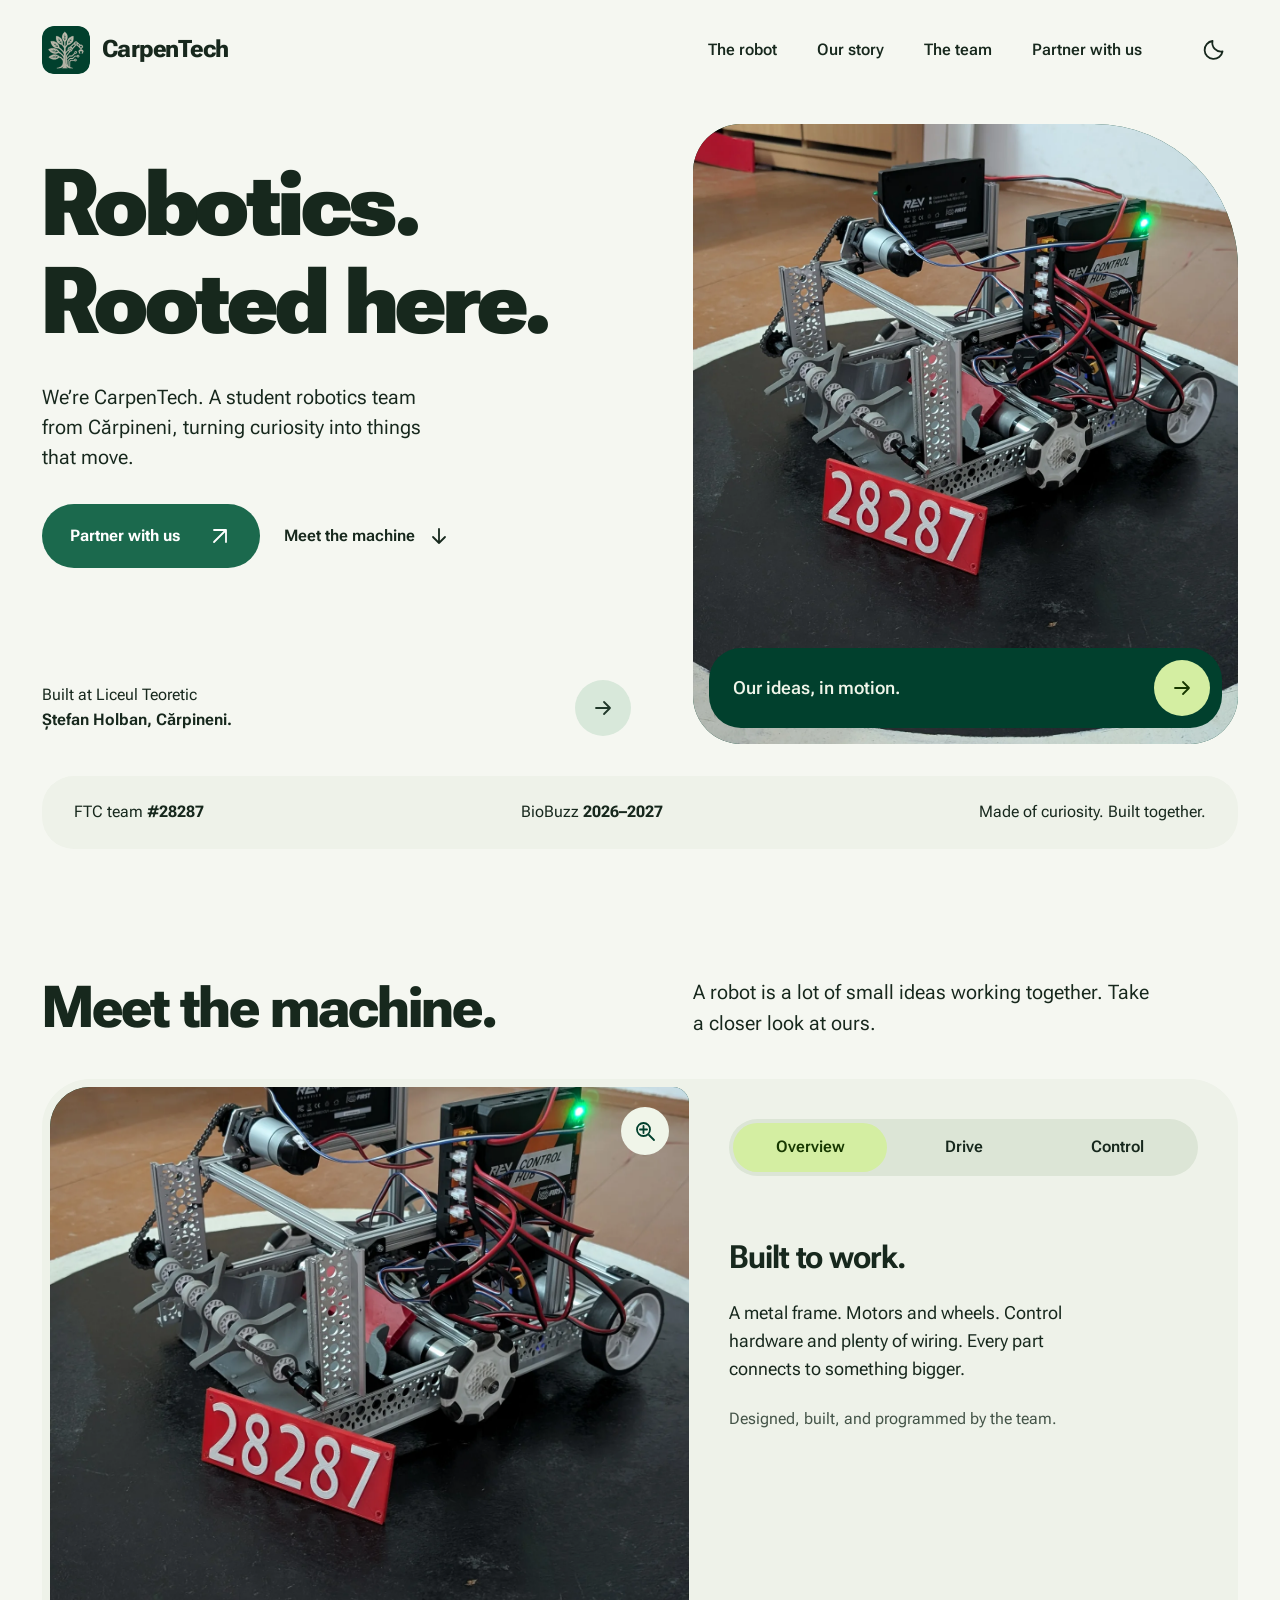
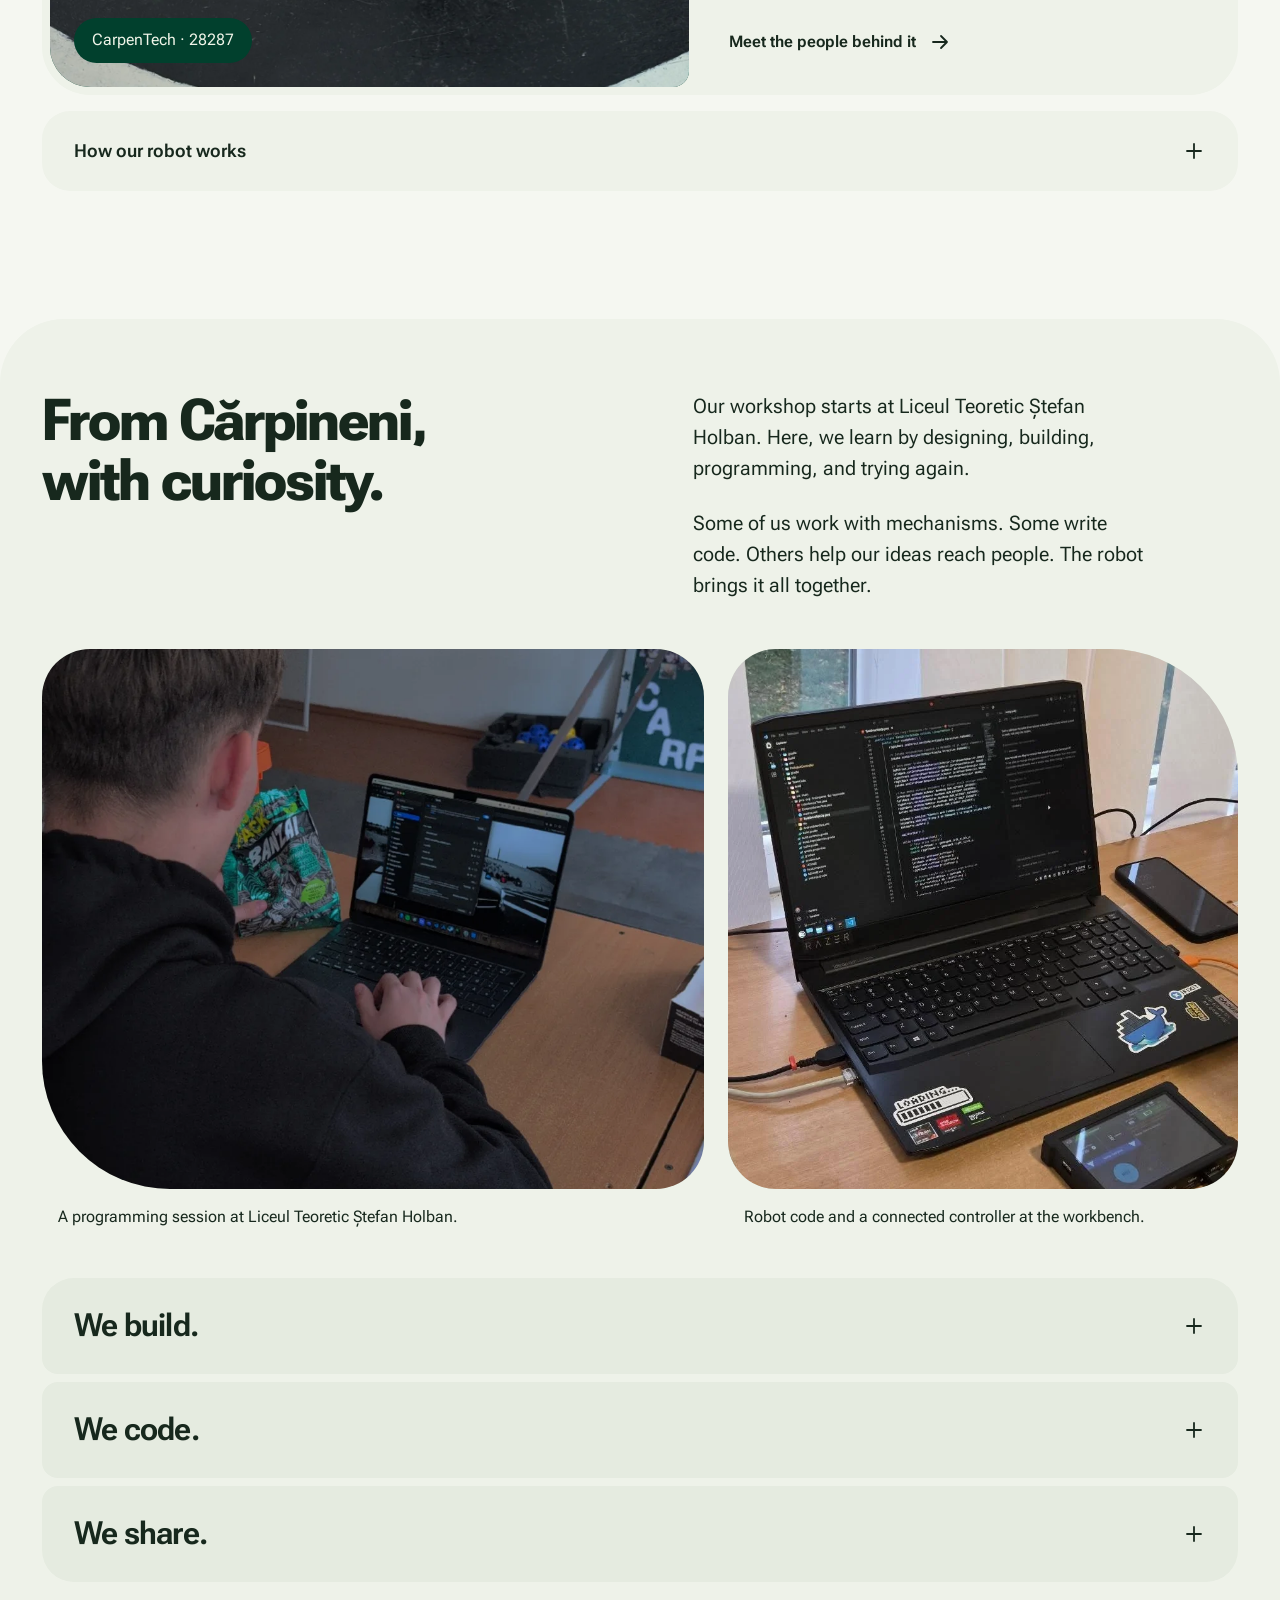
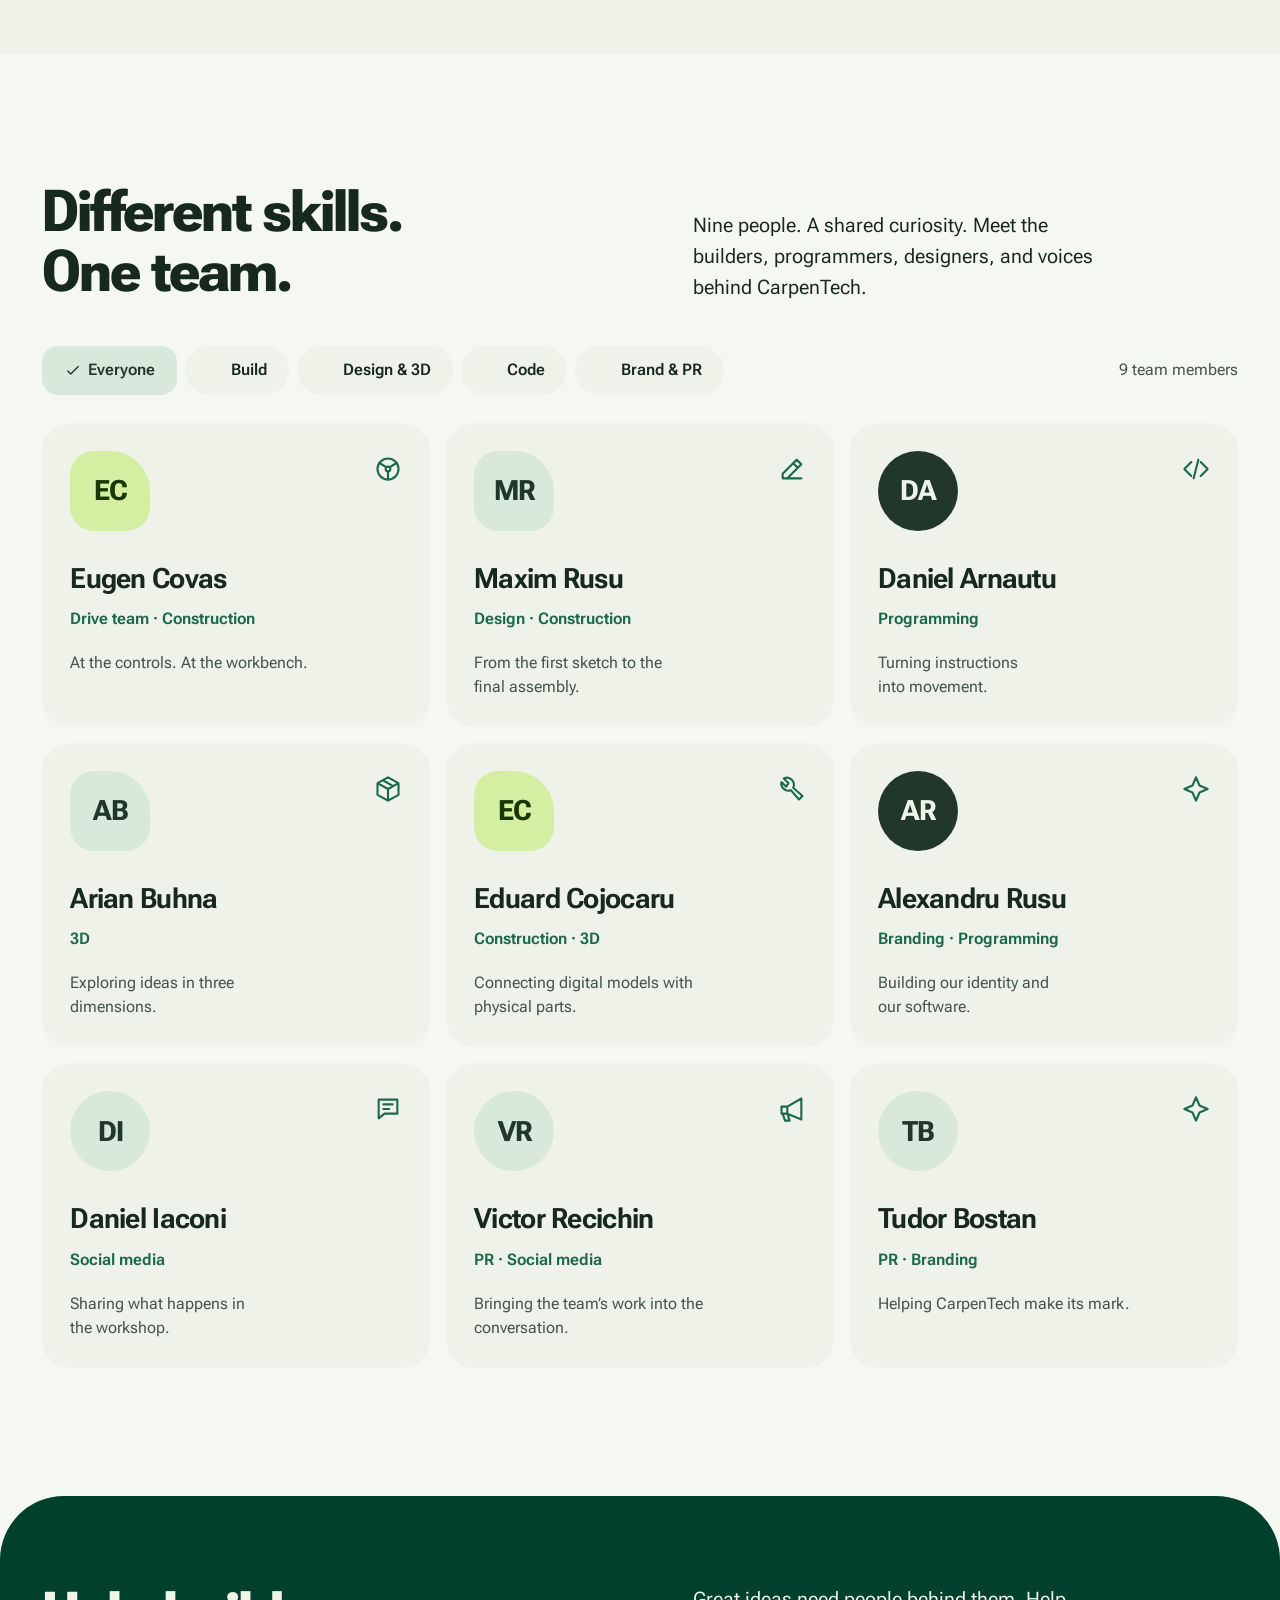
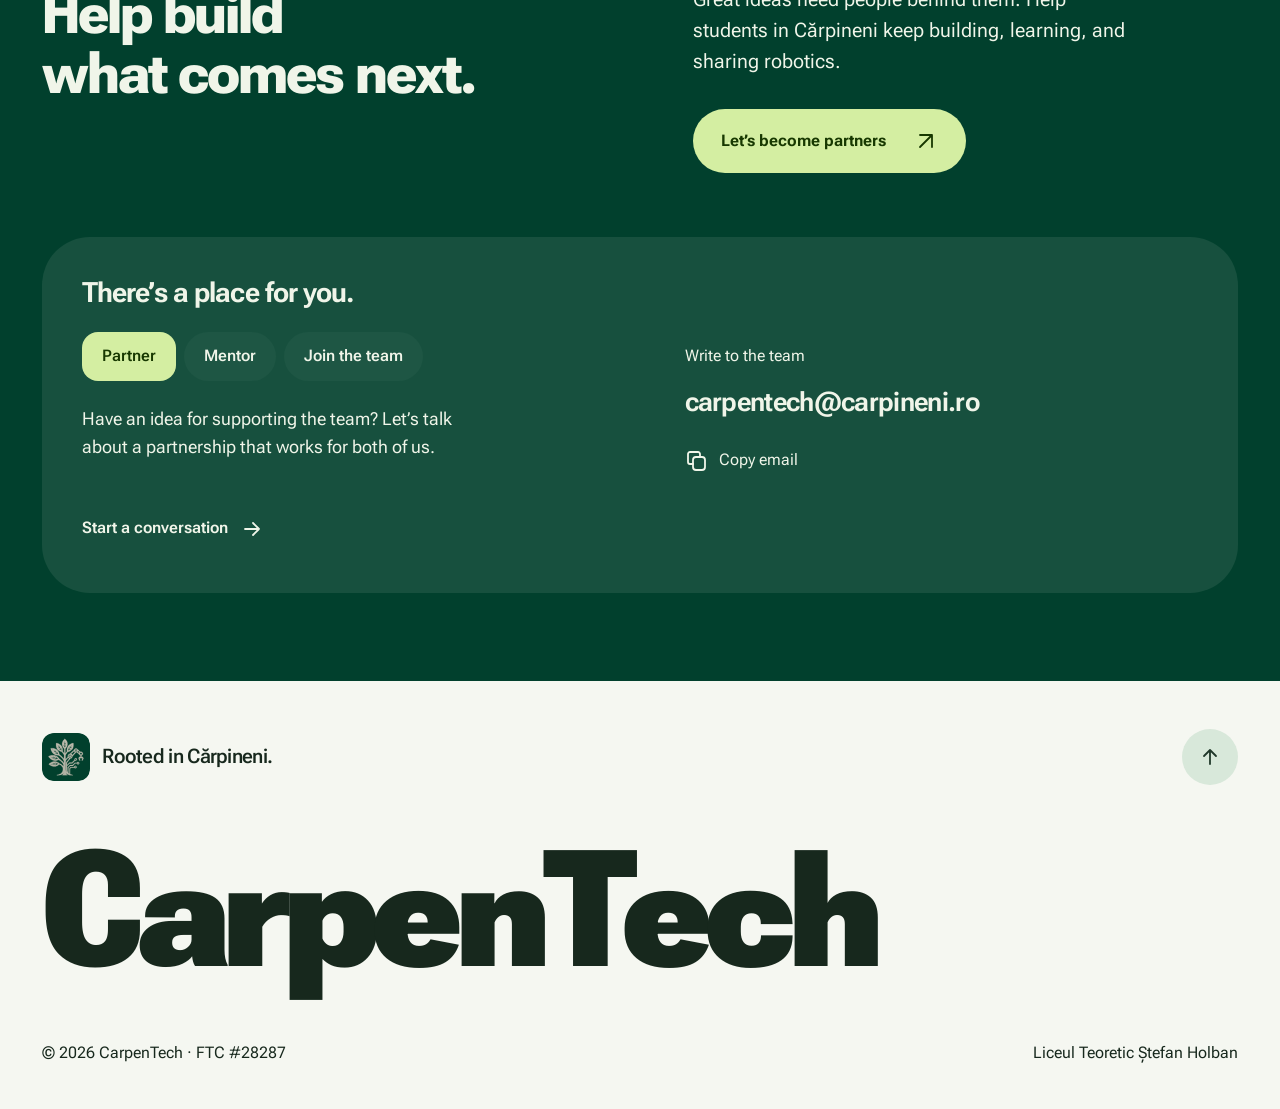
==== commit 90471d61: "feat(site): improve team cards contact and motion" ====
--- a/index.html
+++ b/index.html
@@ -1,93 +1,680 @@
 <!doctype html>
 <html lang="en">
-<head>
-  <meta charset="utf-8">
-  <meta name="viewport" content="width=device-width, initial-scale=1, viewport-fit=cover">
-  <meta name="color-scheme" content="light dark">
-  <meta name="theme-color" content="#f5f7f1">
-  <meta name="description" content="Meet CarpenTech, FTC robotics team 28287 from Liceul Teoretic Ștefan Holban in Cărpineni. Explore our robot, meet the team, and become a partner.">
-  <meta property="og:title" content="CarpenTech — Robotics. Rooted here.">
-  <meta property="og:description" content="Student robotics from Cărpineni. Meet the machine, the people, and the possibilities.">
-  <meta property="og:type" content="website">
-  <meta property="og:image" content="public/images/robot-28287-800.webp">
-  <title>CarpenTech — Robotics. Rooted here.</title>
-  <link rel="icon" href="public/favicon.svg" type="image/svg+xml">
-  <link rel="preload" href="public/fonts/roboto-flex-latin.woff2" as="font" type="font/woff2" crossorigin>
-  <script>try{const t=localStorage.getItem('carpentech-theme');if(t==='light'||t==='dark')document.documentElement.dataset.theme=t;if(localStorage.getItem('carpentech-motion')==='off')document.documentElement.dataset.motion='off'}catch{}</script>
-  <link rel="stylesheet" href="public/styles.css">
-  <script src="public/script.js" defer></script>
-</head>
-<body>
-  <svg class="icon-definitions" xmlns="http://www.w3.org/2000/svg" aria-hidden="true"><defs>
-    <symbol id="i-arrow" viewBox="0 0 24 24"><path d="M5 12h14M13 6l6 6-6 6"/></symbol>
-    <symbol id="i-up-right" viewBox="0 0 24 24"><path d="M6 18 18 6M6 6h12v12"/></symbol>
-    <symbol id="i-down" viewBox="0 0 24 24"><path d="M12 5v14m-6-6 6 6 6-6"/></symbol>
-    <symbol id="i-sun" viewBox="0 0 24 24"><circle cx="12" cy="12" r="4"/><path d="M12 2v2m0 16v2M2 12h2m16 0h2M5 5l1.5 1.5m11 11L19 19M5 19l1.5-1.5m11-11L19 5"/></symbol>
-    <symbol id="i-moon" viewBox="0 0 24 24"><path d="M20.5 13.5A8.8 8.8 0 0 1 10.5 3a9 9 0 1 0 10 10.5Z"/></symbol>
-    <symbol id="i-pause" viewBox="0 0 24 24"><path d="M8 5v14M16 5v14"/></symbol>
-    <symbol id="i-play" viewBox="0 0 24 24"><path d="m8 5 11 7-11 7Z"/></symbol>
-    <symbol id="i-menu" viewBox="0 0 24 24"><path d="M4 8h16M4 16h16"/></symbol>
-    <symbol id="i-close" viewBox="0 0 24 24"><path d="m6 6 12 12M6 18 18 6"/></symbol>
-    <symbol id="i-plus" viewBox="0 0 24 24"><path d="M5 12h14M12 5v14"/></symbol>
-    <symbol id="i-copy" viewBox="0 0 24 24"><rect x="8" y="8" width="12" height="13" rx="3"/><path d="M15 8V5a2 2 0 0 0-2-2H5a2 2 0 0 0-2 2v8a2 2 0 0 0 2 2h3"/></symbol>
-    <symbol id="i-check" viewBox="0 0 24 24"><path d="m5 12 4 4L19 6"/></symbol>
-    <symbol id="i-zoom" viewBox="0 0 24 24"><circle cx="10.5" cy="10.5" r="6.5"/><path d="m16 16 5 5M7 10.5h7m-3.5-3.5v7"/></symbol>
-  </defs></svg>
-  <a class="skip-link" href="#main">Skip to content</a>
-  <header class="site-header"><div class="header-inner frame">
-    <a class="brand" href="#top" aria-label="CarpenTech home"><img src="public/carpentech-logo.svg" width="48" height="48" alt=""><span>CarpenTech</span></a>
-    <nav class="primary-nav" aria-label="Main navigation"><a href="#robot" data-nav="robot">The robot</a><a href="#about" data-nav="about">Our story</a><a href="#team" data-nav="team">The team</a><a href="#support" data-nav="support">Partner with us</a></nav>
-    <div class="header-actions">
-      <button class="icon-button motion-header" type="button" data-motion-toggle aria-label="Pause animations" aria-pressed="false" hidden><svg class="icon" aria-hidden="true"><use href="#i-pause"/></svg></button>
-      <button class="icon-button" id="theme-toggle" type="button" aria-label="Switch to dark theme" aria-pressed="false" hidden><svg class="icon" aria-hidden="true"><use href="#i-moon"/></svg></button>
-      <button class="icon-button menu-toggle" id="menu-open" type="button" aria-label="Open navigation" aria-haspopup="dialog" aria-controls="mobile-menu" aria-expanded="false" hidden><svg class="icon" aria-hidden="true"><use href="#i-menu"/></svg></button>
-    </div>
-  </div></header>
-  <main id="main">
-    <div id="top" class="anchor-target"></div>
-    <section class="hero frame" id="home" aria-labelledby="hero-title">
-      <div class="hero-layout">
-        <div class="hero-copy">
-          <h1 id="hero-title"><span data-reveal="headline">Robotics.</span><span data-reveal="headline">Rooted here.</span></h1>
-          <p class="hero-description" data-reveal>We’re CarpenTech. A student robotics team from Cărpineni, turning curiosity into things that move.</p>
-          <div class="hero-actions" data-reveal><a class="button button-primary button-large" href="mailto:carpentech@carpineni.ro?subject=Partnership%20with%20CarpenTech">Partner with us<svg class="icon" aria-hidden="true"><use href="#i-up-right"/></svg></a><a class="text-link" href="#robot">Meet the machine<svg class="icon" aria-hidden="true"><use href="#i-down"/></svg></a></div>
-          <div class="hero-identity" data-reveal><p>Built at Liceul Teoretic<br><strong>Ștefan Holban, Cărpineni.</strong></p><a class="round-link" href="#about" aria-label="Read our story"><svg class="icon" aria-hidden="true"><use href="#i-arrow"/></svg></a></div>
-        </div>
-        <figure class="hero-media" data-reveal="photo"><img class="hero-image" src="public/images/robot-28287.webp" srcset="public/images/robot-28287-800.webp 800w, public/images/robot-28287.webp 1440w" sizes="(max-width: 600px) 100vw, 50vw" width="1440" height="1714" alt="CarpenTech’s robot with its metal frame, wiring, wheels, and red team plate 28287" fetchpriority="high"><figcaption><span>Our ideas, in motion.</span><a class="round-link" href="#robot" aria-label="Explore the robot"><svg class="icon" aria-hidden="true"><use href="#i-arrow"/></svg></a></figcaption></figure>
+  <head>
+    <meta charset="utf-8" />
+    <meta name="viewport" content="width=device-width, initial-scale=1, viewport-fit=cover" />
+    <meta name="color-scheme" content="light dark" />
+    <meta name="theme-color" content="#f5f7f1" />
+    <meta
+      name="description"
+      content="Meet CarpenTech, FTC robotics team 28287 from Liceul Teoretic Ștefan Holban in Cărpineni. Explore our robot, meet the team, and become a partner."
+    />
+    <meta property="og:title" content="CarpenTech: Robotics. Rooted here." />
+    <meta
+      property="og:description"
+      content="Student robotics from Cărpineni. Meet the machine, the people, and the possibilities."
+    />
+    <meta property="og:type" content="website" />
+    <meta property="og:image" content="public/images/robot-28287-800.webp" />
+    <title>CarpenTech: Robotics. Rooted here.</title>
+    <link rel="icon" href="public/favicon.svg" type="image/svg+xml" />
+    <link
+      rel="preload"
+      href="public/fonts/roboto-flex-latin.woff2"
+      as="font"
+      type="font/woff2"
+      crossorigin
+    />
+    <script>
+      try {
+        const savedTheme = localStorage.getItem('carpentech-theme');
+        if (savedTheme === 'light' || savedTheme === 'dark') {
+          document.documentElement.dataset.theme = savedTheme;
+        }
+      } catch {
+        // Use the system theme when storage is unavailable.
+      }
+    </script>
+    <link rel="stylesheet" href="public/styles.css" />
+    <script src="public/script.js" defer></script>
+  </head>
+  <body>
+    <svg class="icon-definitions" xmlns="http://www.w3.org/2000/svg" aria-hidden="true">
+      <defs>
+        <symbol id="i-arrow" viewBox="0 0 24 24">
+          <path d="M5 12h14M13 6l6 6-6 6" />
+        </symbol>
+        <symbol id="i-up-right" viewBox="0 0 24 24">
+          <path d="M6 18 18 6M6 6h12v12" />
+        </symbol>
+        <symbol id="i-down" viewBox="0 0 24 24">
+          <path d="M12 5v14m-6-6 6 6 6-6" />
+        </symbol>
+        <symbol id="i-sun" viewBox="0 0 24 24">
+          <circle cx="12" cy="12" r="4" />
+          <path d="M12 2v2m0 16v2M2 12h2m16 0h2M5 5l1.5 1.5m11 11L19 19M5 19l1.5-1.5m11-11L19 5" />
+        </symbol>
+        <symbol id="i-moon" viewBox="0 0 24 24">
+          <path d="M20.5 13.5A8.8 8.8 0 0 1 10.5 3a9 9 0 1 0 10 10.5Z" />
+        </symbol>
+        <symbol id="i-drive" viewBox="0 0 24 24">
+          <circle cx="12" cy="12" r="9" />
+          <circle cx="12" cy="12" r="2" />
+          <path d="m5 7 5.5 3.5M19 7l-5.5 3.5M12 14v7" />
+        </symbol>
+        <symbol id="i-design" viewBox="0 0 24 24">
+          <path d="m4 16 12-12 4 4L8 20H4v-4Zm9-9 4 4M4 20h16" />
+        </symbol>
+        <symbol id="i-code" viewBox="0 0 24 24">
+          <path d="m8 6-6 6 6 6m8-12 6 6-6 6M14 4l-4 16" />
+        </symbol>
+        <symbol id="i-cube" viewBox="0 0 24 24">
+          <path d="m12 2 9 5v10l-9 5-9-5V7l9-5Zm0 10 9-5M12 12 3 7m9 5v10M7.5 4.5l9 5" />
+        </symbol>
+        <symbol id="i-build" viewBox="0 0 24 24">
+          <path d="m5 3 4 4-2 3-4-4a6 6 0 0 0 8 7l7 8 3-3-8-7a6 6 0 0 0-8-8Z" />
+        </symbol>
+        <symbol id="i-brand" viewBox="0 0 24 24">
+          <path d="m12 2 3 7 7 3-7 3-3 7-3-7-7-3 7-3 3-7Z" />
+        </symbol>
+        <symbol id="i-social" viewBox="0 0 24 24">
+          <path d="M4 4h16v12H9l-5 4V4Zm4 4h8m-8 4h5" />
+        </symbol>
+        <symbol id="i-pr" viewBox="0 0 24 24">
+          <path d="M3 10v6h5l12 5V3L8 10H3Zm5 0v6m0 0 2 6H6l-2-6" />
+        </symbol>
+        <symbol id="i-menu" viewBox="0 0 24 24">
+          <path d="M4 8h16M4 16h16" />
+        </symbol>
+        <symbol id="i-close" viewBox="0 0 24 24">
+          <path d="m6 6 12 12M6 18 18 6" />
+        </symbol>
+        <symbol id="i-plus" viewBox="0 0 24 24">
+          <path d="M5 12h14M12 5v14" />
+        </symbol>
+        <symbol id="i-copy" viewBox="0 0 24 24">
+          <rect x="8" y="8" width="12" height="13" rx="3" />
+          <path d="M15 8V5a2 2 0 0 0-2-2H5a2 2 0 0 0-2 2v8a2 2 0 0 0 2 2h3" />
+        </symbol>
+        <symbol id="i-check" viewBox="0 0 24 24">
+          <path d="m5 12 4 4L19 6" />
+        </symbol>
+        <symbol id="i-zoom" viewBox="0 0 24 24">
+          <circle cx="10.5" cy="10.5" r="6.5" />
+          <path d="m16 16 5 5M7 10.5h7m-3.5-3.5v7" />
+        </symbol>
+      </defs>
+    </svg>
+    <a class="skip-link" href="#main">Skip to content</a>
+    <header class="site-header">
+      <div class="header-inner frame">
+        <a class="brand" href="#top" aria-label="CarpenTech home"
+          ><img src="public/favicon.svg" width="48" height="48" alt="" /><span>CarpenTech</span></a
+        >
+        <nav class="primary-nav" aria-label="Main navigation">
+          <a href="#robot" data-nav="robot">The robot</a
+          ><a href="#about" data-nav="about">Our story</a
+          ><a href="#team" data-nav="team">The team</a
+          ><a href="#support" data-nav="support">Partner with us</a>
+        </nav>
+        <div class="header-actions">
+          <button
+            class="icon-button"
+            id="theme-toggle"
+            type="button"
+            aria-label="Switch to dark theme"
+            aria-pressed="false"
+            hidden
+          >
+            <svg class="icon" aria-hidden="true"><use href="#i-moon" /></svg>
+          </button>
+          <button
+            class="icon-button menu-toggle"
+            id="menu-open"
+            type="button"
+            aria-label="Open navigation"
+            aria-haspopup="dialog"
+            aria-controls="mobile-menu"
+            aria-expanded="false"
+            hidden
+          >
+            <svg class="icon" aria-hidden="true"><use href="#i-menu" /></svg>
+          </button>
+        </div>
       </div>
-      <div class="context-strip" data-reveal><p>FTC team <strong>#28287</strong></p><p>BioBuzz <strong>2026–2027</strong></p><p>Made of curiosity. Built together.</p></div>
-    </section>
-    <section class="robot-section frame section-space" id="robot" aria-labelledby="robot-title">
-      <div class="section-intro"><h2 id="robot-title" data-reveal="headline">Meet the machine.</h2><p data-reveal>A robot is a lot of small ideas working together. Take a closer look at ours.</p></div>
-      <div class="robot-explorer" data-reveal="photo">
-        <div class="robot-visual"><div class="robot-image-window"><img id="explorer-image" src="public/images/robot-28287.webp" width="1440" height="1714" loading="lazy" alt="A closer view of robot 28287, showing the drive components and REV control hardware"></div><button class="icon-button image-expand" id="photo-open" type="button" aria-label="Open full robot photograph" aria-haspopup="dialog" aria-controls="photo-dialog" hidden><svg class="icon" aria-hidden="true"><use href="#i-zoom"/></svg></button><span class="photo-caption">CarpenTech · 28287</span></div>
-        <div class="robot-info"><div class="segmented-control robot-segments" role="group" aria-label="Explore robot systems" hidden><span class="segment-indicator" aria-hidden="true"></span><button type="button" data-system="overview" aria-pressed="true" aria-controls="robot-insight">Overview</button><button type="button" data-system="drive" aria-pressed="false" aria-controls="robot-insight">Drive</button><button type="button" data-system="control" aria-pressed="false" aria-controls="robot-insight">Control</button></div>
-          <div id="robot-insight" class="robot-insight">
-            <article data-robot-detail="overview"><h3>Built to work.</h3><p>A metal frame. Motors and wheels. Control hardware and plenty of wiring. Every part connects to something bigger.</p><p class="detail-note">Designed, built, and programmed by the team.</p></article>
-            <article data-robot-detail="drive"><h3>Movement, made real.</h3><p>Wheels, motors, gears, and chain transmission turn instructions into movement. Building is only the beginning. Then comes testing.</p><p class="detail-note">Look closely at the drivetrain and its mechanical connections.</p></article>
-            <article data-robot-detail="control"><h3>Code becomes motion.</h3><p>The REV Control Hub and Expansion Hub connect the robot’s electronics. Java code controls the motors; the driver operates the robot with a controller.</p><p class="detail-note">The link between the team’s software and the machine.</p></article>
-          </div><a class="text-link robot-next" href="#about">Meet the people behind it<svg class="icon" aria-hidden="true"><use href="#i-arrow"/></svg></a>
-        </div>
+    </header>
+    <main id="main">
+      <div id="top" class="anchor-target"></div>
+      <section class="hero frame" id="home" aria-labelledby="hero-title">
+        <div class="hero-layout">
+          <div class="hero-copy">
+            <h1 id="hero-title">
+              <span data-reveal="headline">Robotics.</span
+              ><span data-reveal="headline">Rooted here.</span>
+            </h1>
+            <p class="hero-description" data-reveal>
+              We’re CarpenTech. A student robotics team from Cărpineni, turning curiosity into
+              things that move.
+            </p>
+            <div class="hero-actions" data-reveal>
+              <a class="button button-primary button-large" href="#join" data-email="partner"
+                >Partner with us<svg class="icon" aria-hidden="true">
+                  <use href="#i-up-right" /></svg></a
+              ><a class="text-link" href="#robot"
+                >Meet the machine<svg class="icon" aria-hidden="true">
+                  <use href="#i-down" /></svg
+              ></a>
+            </div>
+            <div class="hero-identity" data-reveal>
+              <p>Built at Liceul Teoretic<br /><strong>Ștefan Holban, Cărpineni.</strong></p>
+              <a class="round-link" href="#about" aria-label="Read our story"
+                ><svg class="icon" aria-hidden="true">
+                  <use href="#i-arrow" /></svg
+              ></a>
+            </div>
+          </div>
+          <figure class="hero-media" data-reveal="photo">
+            <img
+              class="hero-image"
+              src="public/images/robot-28287.webp"
+              srcset="public/images/robot-28287-800.webp 800w, public/images/robot-28287.webp 1440w"
+              sizes="(max-width: 600px) 100vw, 50vw"
+              width="1440"
+              height="1714"
+              alt="CarpenTech’s robot with its metal frame, wiring, wheels, and red team plate 28287"
+              fetchpriority="high"
+            />
+            <figcaption>
+              <span>Our ideas, in motion.</span
+              ><a class="round-link" href="#robot" aria-label="Explore the robot"
+                ><svg class="icon" aria-hidden="true">
+                  <use href="#i-arrow" /></svg
+              ></a>
+            </figcaption>
+          </figure>
+        </div>
+        <div class="context-strip" data-reveal>
+          <p>FTC team <strong>#28287</strong></p>
+          <p>BioBuzz <strong>2026–2027</strong></p>
+          <p>Made of curiosity. Built together.</p>
+        </div>
+      </section>
+      <section class="robot-section frame section-space" id="robot" aria-labelledby="robot-title">
+        <div class="section-intro">
+          <h2 id="robot-title" data-reveal="headline">Meet the machine.</h2>
+          <p data-reveal>
+            A robot is a lot of small ideas working together. Take a closer look at ours.
+          </p>
+        </div>
+        <div class="robot-explorer" data-reveal="photo">
+          <div class="robot-visual">
+            <div class="robot-image-window">
+              <img
+                id="explorer-image"
+                src="public/images/robot-28287.webp"
+                width="1440"
+                height="1714"
+                loading="lazy"
+                alt="A closer view of robot 28287, showing the drive components and REV control hardware"
+              />
+            </div>
+            <button
+              class="icon-button image-expand"
+              id="photo-open"
+              type="button"
+              aria-label="Open full robot photograph"
+              aria-haspopup="dialog"
+              aria-controls="photo-dialog"
+              hidden
+            >
+              <svg class="icon" aria-hidden="true">
+                <use href="#i-zoom" />
+              </svg></button
+            ><span class="photo-caption">CarpenTech · 28287</span>
+          </div>
+          <div class="robot-info">
+            <div
+              class="segmented-control robot-segments"
+              role="group"
+              aria-label="Explore robot systems"
+              hidden
+            >
+              <span class="segment-indicator" aria-hidden="true"></span
+              ><button
+                type="button"
+                data-system="overview"
+                aria-pressed="true"
+                aria-controls="robot-insight"
+              >
+                Overview</button
+              ><button
+                type="button"
+                data-system="drive"
+                aria-pressed="false"
+                aria-controls="robot-insight"
+              >
+                Drive</button
+              ><button
+                type="button"
+                data-system="control"
+                aria-pressed="false"
+                aria-controls="robot-insight"
+              >
+                Control
+              </button>
+            </div>
+            <div id="robot-insight" class="robot-insight">
+              <article data-robot-detail="overview">
+                <h3>Built to work.</h3>
+                <p>
+                  A metal frame. Motors and wheels. Control hardware and plenty of wiring. Every
+                  part connects to something bigger.
+                </p>
+                <p class="detail-note">Designed, built, and programmed by the team.</p>
+              </article>
+              <article data-robot-detail="drive">
+                <h3>Movement, made real.</h3>
+                <p>
+                  Wheels, motors, gears, and chain transmission turn instructions into movement.
+                  Building is only the beginning. Then comes testing.
+                </p>
+                <p class="detail-note">
+                  Look closely at the drivetrain and its mechanical connections.
+                </p>
+              </article>
+              <article data-robot-detail="control">
+                <h3>Code becomes motion.</h3>
+                <p>
+                  The REV Control Hub and Expansion Hub connect the robot’s electronics. Java code
+                  controls the motors; the driver operates the robot with a controller.
+                </p>
+                <p class="detail-note">The link between the team’s software and the machine.</p>
+              </article>
+            </div>
+            <a class="text-link robot-next" href="#about"
+              >Meet the people behind it<svg class="icon" aria-hidden="true">
+                <use href="#i-arrow" /></svg
+            ></a>
+          </div>
+        </div>
+        <details class="build-notes" data-reveal>
+          <summary>
+            How our robot works<svg class="icon" aria-hidden="true">
+              <use href="#i-plus" />
+            </svg>
+          </summary>
+          <div class="details-body">
+            <p>
+              Java code controls the motors that move our robot. A dedicated, controller-operated
+              launcher propels balls toward the hoop, while a camera uses Java code to detect ball
+              colors.
+            </p>
+            <p>
+              Building, programming, and testing happen together: a mechanical change gives us
+              something new to tune in the code.
+            </p>
+          </div>
+        </details>
+      </section>
+      <section class="story-section section-space" id="about" aria-labelledby="story-title">
+        <div class="frame">
+          <div class="section-intro story-intro">
+            <h2 id="story-title" data-reveal="headline">From Cărpineni,<br />with curiosity.</h2>
+            <div data-reveal>
+              <p>
+                Our workshop starts at Liceul Teoretic Ștefan Holban. Here, we learn by designing,
+                building, programming, and trying again.
+              </p>
+              <p>
+                Some of us work with mechanisms. Some write code. Others help our ideas reach
+                people. The robot brings it all together.
+              </p>
+            </div>
+          </div>
+          <div class="process-photos">
+            <figure data-reveal="photo">
+              <div class="process-image student-image">
+                <img
+                  src="public/images/student-at-work.webp"
+                  width="1000"
+                  height="1778"
+                  loading="lazy"
+                  alt="A student working at a laptop in the school workshop"
+                />
+              </div>
+              <figcaption>A programming session at Liceul Teoretic Ștefan Holban.</figcaption>
+            </figure>
+            <figure data-reveal="photo">
+              <div class="process-image code-image">
+                <img
+                  src="public/images/programming-workstation.webp"
+                  width="810"
+                  height="1080"
+                  loading="lazy"
+                  alt="A laptop displaying robot code beside a connected controller"
+                />
+              </div>
+              <figcaption>Robot code and a connected controller at the workbench.</figcaption>
+            </figure>
+          </div>
+          <div class="practice-list" role="group" aria-label="What we do">
+            <details data-reveal="list">
+              <summary>
+                We build.<svg class="icon" aria-hidden="true">
+                  <use href="#i-plus" />
+                </svg>
+              </summary>
+              <div class="details-body">
+                <p>
+                  We design and build our robot, then keep improving it until its parts work
+                  together.
+                </p>
+              </div>
+            </details>
+            <details data-reveal="list">
+              <summary>
+                We code.<svg class="icon" aria-hidden="true">
+                  <use href="#i-plus" />
+                </svg>
+              </summary>
+              <div class="details-body">
+                <p>
+                  We write Java, work on autonomous routines and driver assistance, and test how our
+                  software behaves on the robot.
+                </p>
+              </div>
+            </details>
+            <details data-reveal="list">
+              <summary>
+                We share.<svg class="icon" aria-hidden="true">
+                  <use href="#i-plus" />
+                </svg>
+              </summary>
+              <div class="details-body">
+                <p>
+                  We bring robotics to schools and community events, helping students try building
+                  and programming for themselves.
+                </p>
+              </div>
+            </details>
+          </div>
+        </div>
+      </section>
+      <section class="team-section frame section-space" id="team" aria-labelledby="team-title">
+        <div class="section-intro">
+          <h2 id="team-title" data-reveal="headline">Different skills.<br />One team.</h2>
+          <p data-reveal>
+            Nine people. A shared curiosity. Meet the builders, programmers, designers, and voices
+            behind CarpenTech.
+          </p>
+        </div>
+        <div class="team-toolbar">
+          <div class="team-filters" role="group" aria-label="Filter team by area" hidden>
+            <button
+              class="filter-button"
+              type="button"
+              data-team-filter="all"
+              aria-pressed="true"
+              aria-controls="team-roster"
+            >
+              <svg class="icon filter-check" aria-hidden="true">
+                <use href="#i-check" /></svg
+              >Everyone
+            </button>
+            <button
+              class="filter-button"
+              type="button"
+              data-team-filter="engineering"
+              aria-pressed="false"
+              aria-controls="team-roster"
+            >
+              <svg class="icon filter-check" aria-hidden="true">
+                <use href="#i-check" /></svg
+              >Build
+            </button>
+            <button
+              class="filter-button"
+              type="button"
+              data-team-filter="design"
+              aria-pressed="false"
+              aria-controls="team-roster"
+            >
+              <svg class="icon filter-check" aria-hidden="true">
+                <use href="#i-check" /></svg
+              >Design &amp; 3D
+            </button>
+            <button
+              class="filter-button"
+              type="button"
+              data-team-filter="code"
+              aria-pressed="false"
+              aria-controls="team-roster"
+            >
+              <svg class="icon filter-check" aria-hidden="true">
+                <use href="#i-check" /></svg
+              >Code
+            </button>
+            <button
+              class="filter-button"
+              type="button"
+              data-team-filter="people"
+              aria-pressed="false"
+              aria-controls="team-roster"
+            >
+              <svg class="icon filter-check" aria-hidden="true">
+                <use href="#i-check" /></svg
+              >Brand &amp; PR
+            </button>
+          </div>
+          <p
+            class="team-status"
+            id="team-status"
+            role="status"
+            aria-live="polite"
+            aria-atomic="true"
+          >
+            9 team members
+          </p>
+        </div>
+        <ul class="roster" id="team-roster">
+          <li class="member-card member-card--build" data-team-area="engineering">
+            <div class="member-identity" aria-hidden="true">
+              <span class="member-monogram">EC</span>
+              <svg class="icon member-icon"><use href="#i-drive" /></svg>
+            </div>
+            <h3>Eugen Covas</h3>
+            <p class="member-roles">Drive team · Construction</p>
+            <p class="member-caption">At the controls. At the workbench.</p>
+          </li>
+          <li class="member-card member-card--design" data-team-area="engineering design">
+            <div class="member-identity" aria-hidden="true">
+              <span class="member-monogram">MR</span>
+              <svg class="icon member-icon"><use href="#i-design" /></svg>
+            </div>
+            <h3>Maxim Rusu</h3>
+            <p class="member-roles">Design · Construction</p>
+            <p class="member-caption">From the first sketch to the final assembly.</p>
+          </li>
+          <li class="member-card member-card--code" data-team-area="code">
+            <div class="member-identity" aria-hidden="true">
+              <span class="member-monogram">DA</span>
+              <svg class="icon member-icon"><use href="#i-code" /></svg>
+            </div>
+            <h3>Daniel Arnautu</h3>
+            <p class="member-roles">Programming</p>
+            <p class="member-caption">Turning instructions into movement.</p>
+          </li>
+          <li class="member-card member-card--design" data-team-area="design">
+            <div class="member-identity" aria-hidden="true">
+              <span class="member-monogram">AB</span>
+              <svg class="icon member-icon"><use href="#i-cube" /></svg>
+            </div>
+            <h3>Arian Buhna</h3>
+            <p class="member-roles">3D</p>
+            <p class="member-caption">Exploring ideas in three dimensions.</p>
+          </li>
+          <li class="member-card member-card--build" data-team-area="engineering design">
+            <div class="member-identity" aria-hidden="true">
+              <span class="member-monogram">EC</span>
+              <svg class="icon member-icon"><use href="#i-build" /></svg>
+            </div>
+            <h3>Eduard Cojocaru</h3>
+            <p class="member-roles">Construction · 3D</p>
+            <p class="member-caption">Connecting digital models with physical parts.</p>
+          </li>
+          <li class="member-card member-card--code" data-team-area="code people">
+            <div class="member-identity" aria-hidden="true">
+              <span class="member-monogram">AR</span>
+              <svg class="icon member-icon"><use href="#i-brand" /></svg>
+            </div>
+            <h3>Alexandru Rusu</h3>
+            <p class="member-roles">Branding · Programming</p>
+            <p class="member-caption">Building our identity and our software.</p>
+          </li>
+          <li class="member-card member-card--people" data-team-area="people">
+            <div class="member-identity" aria-hidden="true">
+              <span class="member-monogram">DI</span>
+              <svg class="icon member-icon"><use href="#i-social" /></svg>
+            </div>
+            <h3>Daniel Iaconi</h3>
+            <p class="member-roles">Social media</p>
+            <p class="member-caption">Sharing what happens in the workshop.</p>
+          </li>
+          <li class="member-card member-card--people" data-team-area="people">
+            <div class="member-identity" aria-hidden="true">
+              <span class="member-monogram">VR</span>
+              <svg class="icon member-icon"><use href="#i-pr" /></svg>
+            </div>
+            <h3>Victor Recichin</h3>
+            <p class="member-roles">PR · Social media</p>
+            <p class="member-caption">Bringing the team’s work into the conversation.</p>
+          </li>
+          <li class="member-card member-card--people" data-team-area="people">
+            <div class="member-identity" aria-hidden="true">
+              <span class="member-monogram">TB</span>
+              <svg class="icon member-icon"><use href="#i-brand" /></svg>
+            </div>
+            <h3>Tudor Bostan</h3>
+            <p class="member-roles">PR · Branding</p>
+            <p class="member-caption">Helping CarpenTech make its mark.</p>
+          </li>
+        </ul>
+      </section>
+      <section class="support-section section-space" id="support" aria-labelledby="support-title">
+        <div class="frame">
+          <div class="support-intro">
+            <h2 id="support-title" data-reveal="headline">Help build<br />what comes next.</h2>
+            <div data-reveal>
+              <p>
+                Great ideas need people behind them. Help students in Cărpineni keep building,
+                learning, and sharing robotics.
+              </p>
+              <a class="button button-accent button-large" href="#join" data-email="partner"
+                >Let’s become partners<svg class="icon" aria-hidden="true">
+                  <use href="#i-up-right" /></svg
+              ></a>
+            </div>
+          </div>
+          <div class="contact-panel" id="join" data-reveal="photo">
+            <div class="contact-options">
+              <h3>There’s a place for you.</h3>
+              <div
+                class="contact-intents"
+                role="group"
+                aria-label="Choose how to get involved"
+                hidden
+              >
+                <button type="button" data-intent="partner" aria-pressed="true">Partner</button
+                ><button type="button" data-intent="mentor" aria-pressed="false">Mentor</button
+                ><button type="button" data-intent="join" aria-pressed="false">
+                  Join the team
+                </button>
+              </div>
+              <p id="intent-description">
+                Have an idea for supporting the team? Let’s talk about a partnership that works for
+                both of us.
+              </p>
+              <a class="text-link" id="intent-email" href="#join" data-email="partner"
+                >Start a conversation<svg class="icon" aria-hidden="true">
+                  <use href="#i-arrow" /></svg></a
+              ><noscript
+                ><p>
+                  Want to mentor or join? Email us and tell us how you’d like to get involved.
+                </p></noscript
+              >
+            </div>
+            <div class="email-block">
+              <span>Write to the team</span
+              ><a href="#join" data-email="address" data-email-address
+                >carpentech [at] carpineni [dot] ro</a
+              ><button class="copy-button" id="copy-email" type="button" hidden>
+                <svg class="icon" aria-hidden="true"><use href="#i-copy" /></svg
+                ><span>Copy email</span>
+              </button>
+            </div>
+          </div>
+        </div>
+      </section>
+    </main>
+    <footer class="site-footer frame">
+      <div class="footer-top">
+        <a class="brand" href="#top" aria-label="CarpenTech home"
+          ><img src="public/favicon.svg" width="48" height="48" alt="" /><span
+            >Rooted in Cărpineni.</span
+          ></a
+        ><a class="round-link" href="#top" aria-label="Back to top"
+          ><svg class="icon back-arrow" aria-hidden="true">
+            <use href="#i-arrow" /></svg
+        ></a>
       </div>
-      <details class="build-notes" data-reveal><summary>How our robot works<svg class="icon" aria-hidden="true"><use href="#i-plus"/></svg></summary><div class="details-body"><p>Java code controls the motors that move our robot. A dedicated, controller-operated launcher propels balls toward the hoop, while a camera uses Java code to detect ball colors.</p><p>Building, programming, and testing happen together: a mechanical change gives us something new to tune in the code.</p></div></details>
-    </section>
-    <section class="story-section section-space" id="about" aria-labelledby="story-title"><div class="frame">
-      <div class="section-intro story-intro"><h2 id="story-title" data-reveal="headline">From Cărpineni,<br>with curiosity.</h2><div data-reveal><p>Our workshop starts at Liceul Teoretic Ștefan Holban. Here, we learn by designing, building, programming, and trying again.</p><p>Some of us work with mechanisms. Some write code. Others help our ideas reach people. The robot brings it all together.</p></div></div>
-      <div class="process-photos"><figure data-reveal="photo"><div class="process-image student-image"><img src="public/images/student-at-work.webp" width="1000" height="1778" loading="lazy" alt="A student working at a laptop in the school workshop"></div><figcaption>A programming session at Liceul Teoretic Ștefan Holban.</figcaption></figure><figure data-reveal="photo"><div class="process-image code-image"><img src="public/images/programming-workstation.webp" width="810" height="1080" loading="lazy" alt="A laptop displaying robot code beside a connected controller"></div><figcaption>Robot code and a connected controller at the workbench.</figcaption></figure></div>
-      <div class="practice-list" aria-label="What we do"><details data-reveal="list"><summary>We build.<svg class="icon" aria-hidden="true"><use href="#i-plus"/></svg></summary><div class="details-body"><p>We design and build our robot, then keep improving it until its parts work together.</p></div></details><details data-reveal="list"><summary>We code.<svg class="icon" aria-hidden="true"><use href="#i-plus"/></svg></summary><div class="details-body"><p>We write Java, work on autonomous routines and driver assistance, and test how our software behaves on the robot.</p></div></details><details data-reveal="list"><summary>We share.<svg class="icon" aria-hidden="true"><use href="#i-plus"/></svg></summary><div class="details-body"><p>We bring robotics to schools and community events, helping students try building and programming for themselves.</p></div></details></div>
-    </div></section>
-    <section class="team-section frame section-space" id="team" aria-labelledby="team-title"><div class="section-intro"><h2 id="team-title" data-reveal="headline">Different skills.<br>One team.</h2><p data-reveal>Behind every mechanism and every line of code, there’s someone learning something new.</p></div>
-      <div class="team-toolbar" data-reveal><div class="team-filters" role="group" aria-label="Filter team by area" hidden><button class="filter-button" type="button" data-team-filter="all" aria-pressed="true">Everyone</button><button class="filter-button" type="button" data-team-filter="engineering" aria-pressed="false">Engineering</button><button class="filter-button" type="button" data-team-filter="code" aria-pressed="false">Code</button><button class="filter-button" type="button" data-team-filter="people" aria-pressed="false">People</button></div><p class="team-status" id="team-status" role="status" aria-live="polite">9 team members</p></div>
-      <ul class="roster"><li data-team-area="people" data-reveal="list"><span>Eugen</span><span>Manager</span></li><li data-team-area="code" data-reveal="list"><span>Alexandru</span><span>Programmer</span></li><li data-team-area="code" data-reveal="list"><span>Daniel</span><span>Programmer</span></li><li data-team-area="engineering" data-reveal="list"><span>Victor</span><span>Engineer</span></li><li data-team-area="engineering" data-reveal="list"><span>Tudor</span><span>Engineer</span></li><li data-team-area="engineering" data-reveal="list"><span>Maxim</span><span>Engineer</span></li><li data-team-area="people" data-reveal="list"><span>Daniel</span><span>PR</span></li><li data-team-area="team" data-reveal="list"><span>Eduard</span><span>Team member</span></li><li data-team-area="team" data-reveal="list"><span>Arian</span><span>Team member</span></li></ul>
-    </section>
-    <section class="support-section section-space" id="support" aria-labelledby="support-title"><div class="frame">
-      <div class="support-intro"><h2 id="support-title" data-reveal="headline">Help build<br>what comes next.</h2><div data-reveal><p>Great ideas need people behind them. Help students in Cărpineni keep building, learning, and sharing robotics.</p><a class="button button-accent button-large" href="mailto:carpentech@carpineni.ro?subject=Partnership%20with%20CarpenTech">Let’s become partners<svg class="icon" aria-hidden="true"><use href="#i-up-right"/></svg></a></div></div>
-      <div class="contact-panel" id="join" data-reveal="photo"><div class="contact-options"><h3>There’s a place for you.</h3><div class="contact-intents" role="group" aria-label="Choose how to get involved" hidden><button type="button" data-intent="partner" aria-pressed="true">Partner</button><button type="button" data-intent="mentor" aria-pressed="false">Mentor</button><button type="button" data-intent="join" aria-pressed="false">Join the team</button></div><p id="intent-description">Have an idea for supporting the team? Let’s talk about a partnership that works for both of us.</p><a class="text-link" id="intent-email" href="mailto:carpentech@carpineni.ro?subject=Partnership%20with%20CarpenTech">Start a conversation<svg class="icon" aria-hidden="true"><use href="#i-arrow"/></svg></a><noscript><p>Want to mentor or join? Email us and tell us how you’d like to get involved.</p></noscript></div><div class="email-block"><span>Write to the team</span><a href="mailto:carpentech@carpineni.ro">carpentech@carpineni.ro</a><button class="copy-button" id="copy-email" type="button" hidden><svg class="icon" aria-hidden="true"><use href="#i-copy"/></svg><span>Copy email</span></button></div></div>
-    </div></section>
-  </main>
-  <footer class="site-footer frame"><div class="footer-top"><a class="brand" href="#top" aria-label="CarpenTech home"><img src="public/carpentech-logo.svg" width="48" height="48" alt=""><span>Rooted in Cărpineni.</span></a><a class="round-link" href="#top" aria-label="Back to top"><svg class="icon back-arrow" aria-hidden="true"><use href="#i-arrow"/></svg></a></div><p class="footer-wordmark" aria-hidden="true" data-reveal="headline">CarpenTech</p><div class="footer-bottom"><p>© 2026 CarpenTech · FTC #28287</p><p>Liceul Teoretic Ștefan Holban</p><button class="motion-text" type="button" data-motion-toggle aria-label="Pause animations" aria-pressed="false" hidden><svg class="icon" aria-hidden="true"><use href="#i-pause"/></svg><span>Motion on</span></button></div></footer>
-  <dialog class="mobile-menu" id="mobile-menu" aria-labelledby="menu-title"><div class="menu-header"><h2 id="menu-title">Take a look.</h2><form method="dialog"><button class="icon-button" aria-label="Close navigation"><svg class="icon" aria-hidden="true"><use href="#i-close"/></svg></button></form></div><nav aria-label="Mobile navigation"><a href="#robot">The robot<svg class="icon" aria-hidden="true"><use href="#i-arrow"/></svg></a><a href="#about">Our story<svg class="icon" aria-hidden="true"><use href="#i-arrow"/></svg></a><a href="#team">The team<svg class="icon" aria-hidden="true"><use href="#i-arrow"/></svg></a><a href="#support">Partner with us<svg class="icon" aria-hidden="true"><use href="#i-up-right"/></svg></a></nav></dialog>
-  <dialog class="photo-dialog" id="photo-dialog" aria-labelledby="photo-dialog-title"><div class="photo-dialog-head"><h2 id="photo-dialog-title">Robot 28287</h2><form method="dialog"><button class="icon-button" aria-label="Close robot photograph"><svg class="icon" aria-hidden="true"><use href="#i-close"/></svg></button></form></div><img src="public/images/robot-full.webp" width="1440" height="2560" loading="lazy" alt="Full photograph of the CarpenTech robot with team plate 28287"></dialog>
-  <div class="snackbar" id="snackbar" role="status" aria-live="polite"></div>
-</body>
+      <p class="footer-wordmark" aria-hidden="true" data-reveal="headline">CarpenTech</p>
+      <div class="footer-bottom">
+        <p>© 2026 CarpenTech · FTC #28287</p>
+        <p>Liceul Teoretic Ștefan Holban</p>
+      </div>
+    </footer>
+    <dialog class="mobile-menu" id="mobile-menu" aria-labelledby="menu-title">
+      <div class="menu-header">
+        <h2 id="menu-title">Take a look.</h2>
+        <form method="dialog">
+          <button type="submit" class="icon-button" aria-label="Close navigation">
+            <svg class="icon" aria-hidden="true"><use href="#i-close" /></svg>
+          </button>
+        </form>
+      </div>
+      <nav aria-label="Mobile navigation">
+        <a href="#robot"
+          >The robot<svg class="icon" aria-hidden="true">
+            <use href="#i-arrow" /></svg></a
+        ><a href="#about"
+          >Our story<svg class="icon" aria-hidden="true">
+            <use href="#i-arrow" /></svg></a
+        ><a href="#team"
+          >The team<svg class="icon" aria-hidden="true">
+            <use href="#i-arrow" /></svg></a
+        ><a href="#support"
+          >Partner with us<svg class="icon" aria-hidden="true">
+            <use href="#i-up-right" /></svg
+        ></a>
+      </nav>
+    </dialog>
+    <dialog class="photo-dialog" id="photo-dialog" aria-labelledby="photo-dialog-title">
+      <div class="photo-dialog-head">
+        <h2 id="photo-dialog-title">Robot 28287</h2>
+        <form method="dialog">
+          <button type="submit" class="icon-button" aria-label="Close robot photograph">
+            <svg class="icon" aria-hidden="true"><use href="#i-close" /></svg>
+          </button>
+        </form>
+      </div>
+      <img
+        src="public/images/robot-full.webp"
+        width="1440"
+        height="2560"
+        loading="lazy"
+        alt="Full photograph of the CarpenTech robot with team plate 28287"
+      />
+    </dialog>
+    <div class="snackbar" id="snackbar" role="status" aria-live="polite"></div>
+  </body>
 </html>
--- a/public/styles.css
+++ b/public/styles.css
@@ -1,78 +1,2257 @@
-@font-face{font-family:"Roboto Flex";font-style:normal;font-weight:300 900;font-stretch:75% 125%;font-display:swap;src:url("fonts/roboto-flex-latin-ext.woff2") format("woff2");unicode-range:U+0100-02BA,U+02BD-02C5,U+02C7-02CC,U+02CE-02D7,U+02DD-02FF,U+0304,U+0308,U+0329,U+1D00-1DBF,U+1E00-1E9F,U+1EF2-1EFF,U+2020,U+20A0-20AB,U+20AD-20C4,U+2113,U+2C60-2C7F,U+A720-A7FF}
-@font-face{font-family:"Roboto Flex";font-style:normal;font-weight:300 900;font-stretch:75% 125%;font-display:swap;src:url("fonts/roboto-flex-latin.woff2") format("woff2");unicode-range:U+0000-00FF,U+0131,U+0152-0153,U+02BB-02BC,U+02C6,U+02DA,U+02DC,U+0304,U+0308,U+0329,U+2000-206F,U+20AC,U+2122,U+2191,U+2193,U+2212,U+2215,U+FEFF,U+FFFD}
-:root{
- color-scheme:light;
- --md-sys-color-primary:#1b694d;--md-sys-color-on-primary:#fff;
- --md-sys-color-primary-container:#d4eea2;--md-sys-color-on-primary-container:#173800;
- --md-sys-color-secondary:#4b6355;--md-sys-color-secondary-container:#d8e8da;--md-sys-color-on-secondary-container:#20382a;
- --md-sys-color-surface:#f5f7f1;--md-sys-color-surface-container-low:#eef2e9;--md-sys-color-surface-container:#e5ebe0;--md-sys-color-surface-container-high:#dce5d6;
- --md-sys-color-on-surface:#17281d;--md-sys-color-on-surface-variant:#445448;--md-sys-color-outline:#70816f;
- --md-sys-color-inverse-surface:#20372a;--md-sys-color-inverse-on-surface:#edf4e8;--md-sys-color-error:#ba1a1a;
- --brand-forest:#01402d;--brand-silver:#b7b7a9;--brand-on-forest:#f0f5e9;--brand-accent:#d4eea2;--brand-on-accent:#173800;
- --md-ref-typeface-brand:"Roboto Flex",sans-serif;--md-ref-typeface-plain:"Roboto Flex",system-ui,sans-serif;
- --md-sys-typescale-display-large-size:clamp(3.5rem,7.3vw,6rem);--md-sys-typescale-display-large-weight:780;
- --md-sys-typescale-headline-large-size:clamp(2.25rem,4.5vw,4rem);--md-sys-typescale-headline-large-weight:720;
- --md-sys-typescale-title-large-size:clamp(1.5rem,2.5vw,2.25rem);--md-sys-typescale-title-large-weight:650;
- --md-sys-typescale-body-large-size:1.125rem;--md-sys-typescale-label-large-size:1rem;
- --md-sys-shape-corner-small:8px;--md-sys-shape-corner-medium:12px;--md-sys-shape-corner-large:16px;--md-sys-shape-corner-extra-large:28px;--md-sys-shape-corner-extra-large-increased:32px;--md-sys-shape-corner-extra-extra-large:48px;--md-sys-shape-corner-full:999px;
- --shape-hero:48px 144px 48px 48px;--space-unit:8px;--page-margin:clamp(20px,3.3vw,48px);--section-gap:clamp(96px,10vw,160px);
- --md-sys-motion-easing-emphasized:cubic-bezier(.2,0,0,1);--md-sys-motion-easing-decelerated:cubic-bezier(.05,.7,.1,1);
- --motion-spring:linear(0,.009,.037,.082,.145,.223,.312,.407,.504,.599,.688,.768,.837,.894,.94,.975,1,1.017,1.026,1.029,1.027,1.023,1.017,1.011,1.006,1.002,1);
- --motion-fast:160ms;--motion-medium:300ms;--motion-long:650ms;
-}
-@media(prefers-color-scheme:dark){:root:not([data-theme="light"]){color-scheme:dark;--md-sys-color-primary:#a2d3b6;--md-sys-color-on-primary:#003823;--md-sys-color-primary-container:#354e1b;--md-sys-color-on-primary-container:#d4eea2;--md-sys-color-secondary:#bbcfbf;--md-sys-color-secondary-container:#354c3d;--md-sys-color-on-secondary-container:#d8e8da;--md-sys-color-surface:#111b15;--md-sys-color-surface-container-low:#18251c;--md-sys-color-surface-container:#213025;--md-sys-color-surface-container-high:#2d3e30;--md-sys-color-on-surface:#e3ebde;--md-sys-color-on-surface-variant:#b8c8b6;--md-sys-color-outline:#879d87;--md-sys-color-inverse-surface:#e3ebde;--md-sys-color-inverse-on-surface:#20372a}}
-:root[data-theme="dark"]{color-scheme:dark;--md-sys-color-primary:#a2d3b6;--md-sys-color-on-primary:#003823;--md-sys-color-primary-container:#354e1b;--md-sys-color-on-primary-container:#d4eea2;--md-sys-color-secondary:#bbcfbf;--md-sys-color-secondary-container:#354c3d;--md-sys-color-on-secondary-container:#d8e8da;--md-sys-color-surface:#111b15;--md-sys-color-surface-container-low:#18251c;--md-sys-color-surface-container:#213025;--md-sys-color-surface-container-high:#2d3e30;--md-sys-color-on-surface:#e3ebde;--md-sys-color-on-surface-variant:#b8c8b6;--md-sys-color-outline:#879d87;--md-sys-color-inverse-surface:#e3ebde;--md-sys-color-inverse-on-surface:#20372a}
-*,*::before,*::after{box-sizing:border-box}*{margin:0}
-html{scroll-behavior:smooth;scroll-padding-top:112px;scrollbar-color:var(--md-sys-color-primary) var(--md-sys-color-surface)}
-body{font-family:var(--md-ref-typeface-plain);font-size:var(--md-sys-typescale-body-large-size);line-height:1.55;background:var(--md-sys-color-surface);color:var(--md-sys-color-on-surface);-webkit-font-smoothing:antialiased}
-body.has-dialog{overflow:hidden}button,a,input{-webkit-tap-highlight-color:transparent;touch-action:manipulation}
-button{font:inherit;color:inherit;cursor:pointer;border:0}a{color:inherit;text-underline-offset:5px}button:disabled{opacity:.4;cursor:default}[hidden]{display:none!important}
-img{display:block;max-width:100%;height:auto}svg{flex-shrink:0}
-::selection{background:var(--md-sys-color-primary-container);color:var(--md-sys-color-on-primary-container)}
-:focus-visible{outline:3px solid var(--md-sys-color-primary);outline-offset:5px}.support-section :focus-visible,.hero-media :focus-visible{outline-color:var(--brand-accent)}
-h1,h2,h3{font-family:var(--md-ref-typeface-brand);font-optical-sizing:auto;text-wrap:balance;line-height:1.05;letter-spacing:-.035em}
-h1{font-size:var(--md-sys-typescale-display-large-size);font-weight:var(--md-sys-typescale-display-large-weight)}
-h2{font-size:var(--md-sys-typescale-headline-large-size);font-weight:var(--md-sys-typescale-headline-large-weight)}
-h3{font-size:var(--md-sys-typescale-title-large-size);font-weight:var(--md-sys-typescale-title-large-weight);line-height:1.12}
-p{max-width:65ch;text-wrap:pretty}p+p{margin-top:16px}.frame{max-width:1440px;margin-inline:auto;padding-inline:var(--page-margin)}.section-space{margin-top:var(--section-gap)}.anchor-target{scroll-margin-top:96px}
-.icon-definitions{position:absolute;width:0;height:0;overflow:hidden}.icon{width:24px;height:24px;fill:none;stroke:currentColor;stroke-width:1.8;stroke-linecap:round;stroke-linejoin:round}
-.skip-link{position:fixed;top:12px;left:20px;z-index:100;padding:16px 24px;background:var(--md-sys-color-primary);color:var(--md-sys-color-on-primary);border-radius:var(--md-sys-shape-corner-full);transform:translateY(-180%)}.skip-link:focus{transform:none}
-.site-header{position:sticky;top:0;z-index:20;background:var(--md-sys-color-surface)}.header-inner{min-height:100px;display:flex;align-items:center;gap:32px}
-.brand{display:inline-flex;align-items:center;gap:12px;text-decoration:none;white-space:nowrap;font-size:24px;font-weight:760;letter-spacing:-.035em;flex-shrink:0}.brand img{width:48px;height:48px;border-radius:var(--md-sys-shape-corner-medium)}
-.primary-nav{display:flex;gap:8px;align-items:center;justify-content:center;margin-left:auto}.primary-nav a{min-height:48px;padding:12px 16px;text-decoration:none;font-size:16px;font-weight:560;border-radius:var(--md-sys-shape-corner-full);transition:background-color var(--motion-fast),color var(--motion-fast)}
-.primary-nav a:hover{background:var(--md-sys-color-surface-container)}.primary-nav a[aria-current=location]{background:var(--md-sys-color-secondary-container);color:var(--md-sys-color-on-secondary-container)}.header-actions{display:flex;gap:4px;align-items:center}
-.icon-button{width:48px;height:48px;padding:12px;display:inline-grid;place-items:center;border-radius:var(--md-sys-shape-corner-full);background:transparent;transition:background-color var(--motion-fast),border-radius var(--motion-medium) var(--md-sys-motion-easing-emphasized),transform var(--motion-medium) var(--motion-spring)}
-.icon-button:hover{background:var(--md-sys-color-surface-container-high);border-radius:var(--md-sys-shape-corner-large)}.icon-button:active{transform:scale(.9)}.menu-toggle{display:none}
-.button{position:relative;display:inline-flex;align-items:center;justify-content:center;gap:24px;min-height:56px;padding:16px 24px;text-decoration:none;font-size:var(--md-sys-typescale-label-large-size);font-weight:680;line-height:1.25;border-radius:var(--md-sys-shape-corner-full);overflow:hidden;isolation:isolate;transition:transform var(--motion-medium) var(--motion-spring),border-radius var(--motion-medium) var(--md-sys-motion-easing-emphasized)}
-.button::before{content:"";position:absolute;inset:0;background:currentColor;opacity:0;z-index:-1;transition:opacity var(--motion-fast)}.button:hover::before{opacity:.08}.button:hover{border-radius:var(--md-sys-shape-corner-large)}.button:active{transform:scale(.97)}.button .icon{transition:transform var(--motion-medium) var(--motion-spring)}.button:hover .icon{transform:translate(2px,-2px)}
-.button-primary{background:var(--md-sys-color-primary);color:var(--md-sys-color-on-primary)}.button-accent{background:var(--brand-accent);color:var(--brand-on-accent)}.button-large{min-height:64px;padding-inline:28px;gap:28px}
-.text-link{display:inline-flex;align-items:center;gap:12px;min-height:48px;text-decoration:none;font-size:16px;font-weight:620;width:fit-content}.text-link .icon{transition:transform var(--motion-medium) var(--motion-spring)}.text-link:hover .icon{transform:translateX(5px)}
-.round-link{display:inline-grid;place-items:center;width:56px;height:56px;flex-shrink:0;border-radius:var(--md-sys-shape-corner-full);background:var(--md-sys-color-secondary-container);color:var(--md-sys-color-on-secondary-container);transition:transform var(--motion-medium) var(--motion-spring),border-radius var(--motion-medium) var(--md-sys-motion-easing-emphasized)}.round-link:hover{transform:rotate(-35deg);border-radius:var(--md-sys-shape-corner-large)}.round-link:active{transform:scale(.92)}
-.hero{padding-top:24px}.hero-layout{display:grid;grid-template-columns:1.08fr 1fr;gap:clamp(32px,4.8vw,72px);align-items:stretch}.hero-copy{padding-top:30px;display:flex;flex-direction:column;align-items:flex-start;min-width:0}.hero h1 span{display:block;transform-origin:left bottom}
-.hero-description{font-size:20px;line-height:1.5;margin-top:32px;max-width:38ch}.hero-actions{display:flex;flex-wrap:wrap;align-items:center;gap:16px 24px;margin-top:32px}.hero-identity{display:flex;align-items:center;justify-content:space-between;width:100%;gap:24px;margin-top:auto;padding-top:48px;padding-bottom:8px}.hero-identity p{font-size:16px;line-height:1.55}.hero-identity strong{font-weight:650}
-.hero-media{position:relative;min-width:0;overflow:hidden;border-radius:var(--shape-hero);background:var(--brand-forest);height:620px;isolation:isolate}.hero-image{width:100%;height:100%;object-fit:cover;object-position:50% 71%;transform-origin:center 65%}.hero-media figcaption{position:absolute;bottom:16px;left:16px;right:16px;display:flex;justify-content:space-between;align-items:center;gap:16px;padding:12px 12px 12px 24px;border-radius:var(--md-sys-shape-corner-extra-large-increased);background:var(--brand-forest);color:var(--brand-on-forest);font-size:18px;font-weight:560}.hero-media .round-link{background:var(--brand-accent);color:var(--brand-on-accent)}
-.context-strip{display:flex;align-items:center;justify-content:space-between;gap:24px;margin-top:32px;padding:24px 32px;background:var(--md-sys-color-surface-container-low);border-radius:var(--md-sys-shape-corner-extra-large-increased);font-size:16px}.context-strip p+p{margin:0}.context-strip strong{font-weight:700}.context-strip p:last-child{text-align:right}
-.section-intro{display:grid;grid-template-columns:1.08fr 1fr;gap:clamp(32px,4.8vw,72px);align-items:end;margin-bottom:40px}.section-intro p{font-size:20px;max-width:42ch}
-.robot-explorer{display:grid;grid-template-columns:1.2fr 1fr;gap:8px;border-radius:var(--md-sys-shape-corner-extra-extra-large);background:var(--md-sys-color-surface-container-low);padding:8px;overflow:hidden}.robot-visual{position:relative;min-width:0;overflow:hidden;border-radius:40px 16px 16px 40px;background:var(--brand-forest);height:600px}.robot-image-window{width:100%;height:100%;overflow:hidden}.robot-image-window img{width:100%;height:100%;object-fit:cover;object-position:50% 72%;transform-origin:center center}.image-expand{position:absolute;top:20px;right:20px;background:var(--brand-on-forest);color:var(--brand-forest)}.image-expand:hover{background:var(--brand-accent)}.photo-caption{position:absolute;left:24px;bottom:24px;background:var(--brand-forest);color:var(--brand-on-forest);padding:10px 18px;border-radius:var(--md-sys-shape-corner-full);font-size:16px}
-.robot-info{padding:32px;display:flex;flex-direction:column;min-width:0}.segmented-control{position:relative;display:flex;isolation:isolate;background:var(--md-sys-color-surface-container-high);border-radius:var(--md-sys-shape-corner-full);padding:4px;min-height:56px}.segmented-control button{position:relative;background:transparent;flex:1;padding:12px 8px;border-radius:var(--md-sys-shape-corner-full);font-size:16px;font-weight:600;z-index:1;transition:color var(--motion-fast)}.segmented-control button[aria-pressed=true]{color:var(--md-sys-color-on-primary-container)}.segmented-control button:not([aria-pressed=true]):hover{background:color-mix(in srgb,var(--md-sys-color-on-surface) 8%,transparent)}.segment-indicator{position:absolute;inset:4px auto 4px 4px;width:calc((100% - 8px)/3);background:var(--md-sys-color-primary-container);border-radius:var(--md-sys-shape-corner-full);z-index:0;transform-origin:left center;pointer-events:none}
-.robot-insight{margin-top:64px}.robot-insight h3{margin-bottom:24px;max-width:15ch}.robot-insight p{max-width:38ch}.robot-insight .detail-note{font-size:16px;color:var(--md-sys-color-on-surface-variant);margin-top:24px}.robot-insight article+article{margin-top:32px}.js .robot-insight article+article{margin-top:0}.robot-next{margin-top:auto;padding-top:48px}
-.build-notes{background:var(--md-sys-color-surface-container-low);border-radius:var(--md-sys-shape-corner-extra-large);margin-top:16px;padding:0 32px}summary{list-style:none;cursor:pointer;display:flex;align-items:center;justify-content:space-between;gap:24px;min-height:80px;font-weight:600;touch-action:manipulation}summary::-webkit-details-marker{display:none}summary .icon{transition:transform var(--motion-medium) var(--motion-spring)}details[open]>summary .icon{transform:rotate(45deg)}.details-body{padding-bottom:32px;max-width:70ch}.details-body p{font-size:18px}
-.story-section{padding-block:72px;background:var(--md-sys-color-surface-container-low);border-radius:64px 64px 0 0}.story-intro{align-items:start}.story-intro p+p{margin-top:24px}.process-photos{display:grid;grid-template-columns:1.3fr 1fr;gap:24px;margin-top:48px}.process-image{height:540px;border-radius:var(--md-sys-shape-corner-extra-extra-large);overflow:hidden;background:var(--md-sys-color-surface-container-high)}.process-image img{width:100%;height:100%;object-fit:cover}.student-image{border-bottom-left-radius:128px}.student-image img{object-position:50% 40%}.code-image{border-top-right-radius:128px}.code-image img{object-position:50% 58%}.process-photos figcaption{font-size:16px;margin-top:16px;padding-inline:16px}
-.practice-list{display:grid;gap:8px;margin-top:48px}.practice-list details{padding-inline:32px;background:var(--md-sys-color-surface-container);border-radius:var(--md-sys-shape-corner-large);transition:background-color var(--motion-medium),border-radius var(--motion-medium) var(--md-sys-motion-easing-emphasized)}.practice-list details:first-child{border-radius:32px 32px 16px 16px}.practice-list details:last-child{border-radius:16px 16px 32px 32px}.practice-list details[open]{background:var(--md-sys-color-secondary-container);border-radius:var(--md-sys-shape-corner-extra-large)}.practice-list summary{font-size:var(--md-sys-typescale-title-large-size);font-weight:620;min-height:96px;letter-spacing:-.025em}
-.team-toolbar{display:flex;justify-content:space-between;align-items:center;gap:24px;margin-bottom:24px;min-height:56px}.team-filters{display:flex;gap:8px;flex-wrap:wrap}.filter-button{min-height:48px;padding:12px 22px;border-radius:var(--md-sys-shape-corner-full);background:var(--md-sys-color-surface-container-low);font-size:16px;font-weight:600;transition:background-color var(--motion-fast),transform var(--motion-medium) var(--motion-spring),border-radius var(--motion-medium)}.filter-button:hover{background:var(--md-sys-color-surface-container-high)}.filter-button[aria-pressed=true]{background:var(--md-sys-color-secondary-container);color:var(--md-sys-color-on-secondary-container);border-radius:var(--md-sys-shape-corner-large)}.filter-button:active{transform:scale(.94)}.team-status{font-size:16px;color:var(--md-sys-color-on-surface-variant);white-space:nowrap}
-.roster{display:grid;grid-template-columns:1fr 1fr;gap:4px 24px;list-style:none;padding:0}.roster li{display:flex;justify-content:space-between;align-items:center;gap:16px;padding:24px 28px;min-height:96px;background:var(--md-sys-color-surface-container-low);border-radius:var(--md-sys-shape-corner-small)}.roster li:first-child,.roster li:nth-child(2){border-top-left-radius:var(--md-sys-shape-corner-extra-large);border-top-right-radius:var(--md-sys-shape-corner-extra-large)}.roster li:last-child{border-radius:8px 8px 28px 28px}.roster li span:first-child{font-size:26px;font-weight:640;letter-spacing:-.02em}.roster li span:last-child{font-size:16px;color:var(--md-sys-color-on-surface-variant)}
-.support-section{background:var(--brand-forest);color:var(--brand-on-forest);padding-block:88px;border-radius:64px 64px 0 0}.support-intro{display:grid;grid-template-columns:1.08fr 1fr;gap:clamp(32px,4.8vw,72px);align-items:start}.support-intro h2{max-width:14ch}.support-intro p{font-size:20px;max-width:40ch}.support-intro .button{margin-top:32px}.contact-panel{display:grid;grid-template-columns:1.08fr 1fr;gap:48px;margin-top:64px;padding:40px;background:color-mix(in srgb,var(--brand-on-forest) 9%,var(--brand-forest));border-radius:var(--md-sys-shape-corner-extra-extra-large);scroll-margin-top:128px}.contact-panel h3{font-size:28px;margin-bottom:24px}.contact-intents{display:flex;flex-wrap:wrap;gap:8px;margin-bottom:24px}.contact-intents button{min-height:48px;font-size:16px;font-weight:580;padding:12px 20px;border-radius:var(--md-sys-shape-corner-full);background:color-mix(in srgb,var(--brand-on-forest) 12%,var(--brand-forest));color:var(--brand-on-forest);transition:background-color var(--motion-fast),color var(--motion-fast),border-radius var(--motion-medium) var(--motion-spring),transform var(--motion-medium) var(--motion-spring)}.contact-intents button[aria-pressed=true]{background:var(--brand-accent);color:var(--brand-on-accent);border-radius:var(--md-sys-shape-corner-large)}.contact-intents button:active{transform:scale(.95)}.contact-panel p{font-size:18px;max-width:40ch;min-height:84px}.contact-panel .text-link{margin-top:16px}.email-block{display:flex;flex-direction:column;justify-content:center;align-items:flex-start;gap:16px}.email-block>span{font-size:16px}.email-block>a{font-size:clamp(18px,2.1vw,29px);font-weight:620;letter-spacing:-.025em;text-decoration:none;max-width:100%;overflow-wrap:anywhere;line-height:1.3}.email-block>a:hover{text-decoration:underline}.copy-button{display:flex;align-items:center;gap:10px;background:transparent;color:var(--brand-on-forest);padding:12px 16px 12px 0;min-height:48px;font-size:16px;border-radius:var(--md-sys-shape-corner-small)}.copy-button:hover span{text-decoration:underline;text-underline-offset:5px}
-.site-footer{padding-top:48px;padding-bottom:32px;overflow:hidden}.footer-top{display:flex;align-items:center;justify-content:space-between;gap:24px}.footer-top .brand{font-size:20px;font-weight:560}.footer-wordmark{font-size:clamp(52px,12.7vw,184px);font-weight:790;font-stretch:100%;line-height:1.06;letter-spacing:-.04em;max-width:none;margin:40px 0 32px;white-space:nowrap}.back-arrow{transform:rotate(-90deg)}.footer-bottom{display:flex;justify-content:space-between;align-items:center;gap:16px;font-size:16px;min-height:48px}.footer-bottom p+p{margin:0}.motion-text{display:flex;align-items:center;justify-content:center;gap:8px;padding:12px 16px;background:var(--md-sys-color-surface-container-low);min-height:48px;border-radius:var(--md-sys-shape-corner-full);font-size:16px}.motion-text .icon{width:18px;height:18px}
-dialog{color:var(--md-sys-color-on-surface);background:var(--md-sys-color-surface-container-low);border:0;max-width:calc(100vw - 32px);max-height:calc(100dvh - 32px);margin:auto;border-radius:var(--md-sys-shape-corner-extra-large-increased);padding:24px}dialog::backdrop{background:rgb(0 22 13 / .72)}.mobile-menu{width:calc(100% - 24px);max-width:560px;top:12px;bottom:auto;padding:24px}.menu-header{display:flex;justify-content:space-between;align-items:center;gap:16px;margin-bottom:24px}.menu-header h2{font-size:28px}.mobile-menu nav{display:grid;gap:8px}.mobile-menu nav a{display:flex;justify-content:space-between;align-items:center;text-decoration:none;min-height:72px;padding:16px 24px;background:var(--md-sys-color-surface-container);border-radius:var(--md-sys-shape-corner-large);font-size:24px;font-weight:600}.mobile-menu nav a:last-child{background:var(--md-sys-color-primary-container);color:var(--md-sys-color-on-primary-container)}.photo-dialog{padding:16px;width:660px}.photo-dialog-head{display:flex;justify-content:space-between;align-items:center;padding:0 8px 16px;gap:16px}.photo-dialog h2{font-size:24px}.photo-dialog>img{width:100%;height:min(76dvh,960px);object-fit:contain;background:var(--brand-forest);border-radius:var(--md-sys-shape-corner-large)}
-.snackbar{position:fixed;left:50%;bottom:24px;max-width:calc(100vw - 32px);padding:16px 24px;border-radius:var(--md-sys-shape-corner-large);background:var(--md-sys-color-inverse-surface);color:var(--md-sys-color-inverse-on-surface);z-index:80;font-size:16px;pointer-events:none;opacity:0;transform:translate(-50%,24px);transition:opacity var(--motion-fast),transform var(--motion-medium) var(--motion-spring)}.snackbar.is-visible{opacity:1;transform:translate(-50%,0)}
-@keyframes rise-in{from{opacity:.12;transform:translateY(28px)}to{opacity:1;transform:none}}@keyframes photo-in{from{opacity:.45;transform:translateY(36px) scale(.96)}to{opacity:1;transform:none}}@keyframes line-in{from{opacity:.2;transform:translateY(30px) rotate(1.3deg)}to{opacity:1;transform:none}}@keyframes list-in{from{opacity:.35;transform:translateX(-24px)}to{opacity:1;transform:none}}
-.animate-in{animation:rise-in var(--motion-long) var(--md-sys-motion-easing-decelerated) both;animation-delay:var(--reveal-delay,0ms)}.animate-in[data-reveal=photo]{animation-name:photo-in;animation-duration:800ms}.animate-in[data-reveal=headline]{animation-name:line-in;animation-duration:720ms}.animate-in[data-reveal=list]{animation-name:list-in;animation-duration:500ms}
-::view-transition-old(root),::view-transition-new(root){animation-duration:350ms;animation-timing-function:var(--md-sys-motion-easing-emphasized)}
-@media(min-width:1500px){.hero-media{height:660px}}
-@media(max-width:1100px){.header-inner{gap:16px}.primary-nav{gap:0}.primary-nav a{padding-inline:12px}.brand{font-size:21px}.brand img{width:44px;height:44px}.motion-header{display:none}.hero-media{height:580px}.hero-actions{gap:12px}.hero-description{font-size:18px}.hero-identity{padding-top:32px}.hero h1{font-size:clamp(56px,7.3vw,80px)}.robot-info{padding:24px}.robot-insight{margin-top:40px}.robot-visual{height:560px}.process-image{height:480px}.contact-panel{gap:32px;padding:32px}.contact-panel h3{font-size:26px}.contact-intents button{padding-inline:16px}.footer-bottom{flex-wrap:wrap}}
-@media(max-width:800px){.header-inner{min-height:84px;gap:12px}.js .primary-nav{display:none}.menu-toggle:not([hidden]){display:inline-grid}.header-actions{margin-left:auto}.brand{font-size:22px}.hero{padding-top:16px}.hero-layout{gap:24px}.hero-copy{padding-top:16px}.hero h1{font-size:clamp(48px,7.4vw,64px)}.hero-description{margin-top:24px}.hero-actions{margin-top:24px;gap:8px}.button-large{min-height:60px;padding-inline:24px}.hero-media{height:530px;border-top-right-radius:96px}.hero-identity p{font-size:15px}.hero-identity .round-link{width:48px;height:48px}.hero-media figcaption{font-size:16px;padding-left:16px;left:12px;right:12px;bottom:12px}.hero-media figcaption .round-link{width:48px;height:48px}.context-strip{padding:24px;font-size:15px;gap:16px}.section-intro,.support-intro{gap:32px}.section-intro p,.support-intro p{font-size:18px}.robot-explorer{grid-template-columns:1fr 1fr;border-radius:32px}.robot-visual{height:520px;border-radius:24px 12px 12px 24px}.robot-info{padding:20px 16px}.robot-insight{margin-top:32px}.robot-insight h3{font-size:28px}.robot-insight p{font-size:16px}.segmented-control button{font-size:14px;padding-inline:4px}.robot-next{font-size:14px;gap:8px}.process-image{height:420px;border-radius:32px}.story-section{padding-block:56px}.support-section{padding-block:64px}.contact-panel{grid-template-columns:1fr;gap:32px}.email-block{padding-top:8px}.email-block>a{font-size:26px}.contact-panel p{min-height:0}.roster{gap:4px 16px}.roster li{padding:20px;min-height:88px}.roster li span:first-child{font-size:23px}.roster li span:last-child{font-size:14px}.team-toolbar{align-items:flex-start;flex-direction:column;gap:16px}.team-filters{gap:6px}.filter-button{padding-inline:18px}.footer-top .brand{font-size:18px}.footer-bottom{font-size:14px}}
-@media(max-width:600px){:root{--page-margin:20px;--md-sys-typescale-display-large-size:clamp(48px,13.5vw,76px);--md-sys-typescale-headline-large-size:clamp(34px,9.2vw,48px);--md-sys-typescale-title-large-size:28px;--md-sys-typescale-body-large-size:1rem;--section-gap:96px}.header-inner{min-height:80px}.brand{font-size:22px;gap:8px}.brand img{width:40px;height:40px;border-radius:12px}.icon-button{width:44px;height:44px;padding:10px}.header-actions{gap:0}.hero{padding-top:20px}.hero-layout{grid-template-columns:1fr;gap:32px}.hero-copy{padding:0}.hero h1{font-size:var(--md-sys-typescale-display-large-size);line-height:1.02;letter-spacing:-.04em}.hero-description{max-width:35ch;font-size:18px;margin-top:24px}.hero-actions{margin-top:24px;width:100%;gap:10px 16px}.hero-actions .text-link{font-size:15px;gap:6px}.hero-actions .button{gap:14px;padding-inline:22px;font-size:16px}.hero-identity{display:none}.hero-media{height:440px;border-radius:32px 96px 32px 32px}.hero-media figcaption{left:12px;right:12px;bottom:12px;font-size:16px}.context-strip{margin-top:16px;flex-wrap:wrap;padding:20px 24px;gap:16px;border-radius:28px;font-size:16px}.context-strip p:last-child{width:100%;text-align:left;font-size:16px}.section-intro{grid-template-columns:1fr;gap:24px;margin-bottom:32px}.section-intro h2{max-width:16ch}.section-intro p{font-size:18px;max-width:36ch}.robot-explorer{grid-template-columns:1fr;padding:8px;gap:0;border-radius:36px}.robot-visual{height:420px;border-radius:28px 28px 16px 16px}.robot-info{padding:24px 16px 20px}.segmented-control{min-height:56px}.segmented-control button{font-size:16px}.robot-insight{margin-top:32px;min-height:244px}.robot-insight h3{font-size:32px;max-width:16ch;margin-bottom:20px}.robot-insight p{font-size:18px}.robot-insight .detail-note{font-size:16px}.robot-next{padding-top:24px;font-size:16px}.build-notes{padding-inline:24px;border-radius:24px}summary{min-height:80px;font-size:18px}.details-body p{font-size:16px}.story-section{padding-block:48px;border-radius:40px 40px 0 0}.story-intro h2{max-width:none}.story-intro p{font-size:18px}.process-photos{grid-template-columns:1fr;gap:32px;margin-top:32px}.process-image{height:400px}.student-image{border-radius:32px 32px 96px 32px}.student-image img{object-position:50% 18%}.code-image{height:400px;border-radius:32px 96px 32px 32px}.code-image img{object-position:50% 62%}.process-photos figcaption{padding-inline:8px}.practice-list{margin-top:40px}.practice-list details{padding-inline:24px}.practice-list summary{font-size:28px;min-height:88px}.team-toolbar{margin-bottom:24px;gap:20px}.team-filters{gap:6px}.filter-button{font-size:15px;padding:12px 16px}.roster{grid-template-columns:1fr;gap:4px}.roster li{padding:22px 24px;min-height:88px}.roster li:nth-child(2){border-radius:8px}.roster li span:first-child{font-size:26px}.roster li span:last-child{font-size:16px}.team-status{font-size:16px}.support-section{padding-block:56px;border-radius:40px 40px 0 0}.support-intro{grid-template-columns:1fr;gap:28px}.support-intro h2{max-width:16ch}.support-intro p{font-size:18px}.support-intro .button{margin-top:28px;gap:18px}.contact-panel{padding:28px 24px;margin-top:48px;border-radius:32px}.contact-panel h3{font-size:27px;max-width:16ch}.contact-intents{gap:6px}.contact-intents button{font-size:15px;padding-inline:15px}.contact-panel p{font-size:16px}.email-block{gap:12px}.email-block>a{font-size:clamp(17px,5.3vw,25px);letter-spacing:-.03em}.site-footer{padding-top:32px}.footer-top .brand{font-size:16px;gap:10px}.footer-top .brand img{width:36px;height:36px}.footer-top .round-link{width:48px;height:48px}.footer-wordmark{font-size:12.9vw;margin-block:32px 24px}.footer-bottom{display:grid;grid-template-columns:1fr;font-size:14px;gap:8px}.motion-text{margin-top:12px;justify-self:start}.mobile-menu{padding:20px}.mobile-menu nav a{font-size:24px;min-height:72px}.photo-dialog{padding:12px;max-width:calc(100vw - 16px);border-radius:24px}.photo-dialog h2{font-size:23px}}
-@media(max-width:360px){:root{--page-margin:16px}.brand{font-size:20px}.hero h1{font-size:48px}.hero-actions{align-items:flex-start;flex-direction:column;gap:10px}.hero-media{height:380px}.context-strip{padding:20px}.context-strip p{font-size:15px}.robot-visual{height:360px}.robot-info{padding-inline:12px}.robot-insight h3{font-size:28px}.team-filters{gap:4px}.filter-button{padding-inline:12px}.contact-panel{padding:24px 20px}.contact-intents button{font-size:14px;padding-inline:13px}.footer-top .brand{font-size:14px}.footer-top .brand img{width:32px;height:32px}}
-@media(max-width:800px){html:not(.js) .header-inner{flex-wrap:wrap;padding-block:16px}html:not(.js) .primary-nav{order:3;width:100%;margin:0;justify-content:flex-start;flex-wrap:wrap}html:not(.js) .primary-nav a{font-size:15px;padding-inline:12px}html:not(.js) .hero{padding-top:16px}}
-@media(prefers-reduced-motion:reduce){html{scroll-behavior:auto}.animate-in{animation:none!important}*,*::before,*::after{scroll-behavior:auto!important;transition-duration:0s!important;animation-duration:0s!important;animation-delay:0s!important}::view-transition-group(*),::view-transition-old(*),::view-transition-new(*){animation:none!important}}
-html[data-motion=off]{scroll-behavior:auto}html[data-motion=off] *,html[data-motion=off] *::before,html[data-motion=off] *::after{animation:none!important;transition-duration:0s!important;scroll-behavior:auto!important}
+@font-face {
+  font-family: 'Roboto Flex';
+  font-style: normal;
+  font-weight: 300 900;
+  font-stretch: 75% 125%;
+  font-display: swap;
+  src: url('fonts/roboto-flex-latin-ext.woff2') format('woff2');
+  unicode-range:
+    U+0100-02BA, U+02BD-02C5, U+02C7-02CC, U+02CE-02D7, U+02DD-02FF, U+0304, U+0308, U+0329,
+    U+1D00-1DBF, U+1E00-1E9F, U+1EF2-1EFF, U+2020, U+20A0-20AB, U+20AD-20C4, U+2113, U+2C60-2C7F,
+    U+A720-A7FF;
+}
+
+@font-face {
+  font-family: 'Roboto Flex';
+  font-style: normal;
+  font-weight: 300 900;
+  font-stretch: 75% 125%;
+  font-display: swap;
+  src: url('fonts/roboto-flex-latin.woff2') format('woff2');
+  unicode-range:
+    U+0000-00FF, U+0131, U+0152-0153, U+02BB-02BC, U+02C6, U+02DA, U+02DC, U+0304, U+0308, U+0329,
+    U+2000-206F, U+20AC, U+2122, U+2191, U+2193, U+2212, U+2215, U+FEFF, U+FFFD;
+}
+
+:root {
+  color-scheme: light;
+  --md-sys-color-primary: #1b694d;
+  --md-sys-color-on-primary: #fff;
+  --md-sys-color-primary-container: #d4eea2;
+  --md-sys-color-on-primary-container: #173800;
+  --md-sys-color-secondary: #4b6355;
+  --md-sys-color-secondary-container: #d8e8da;
+  --md-sys-color-on-secondary-container: #20382a;
+  --md-sys-color-surface: #f5f7f1;
+  --md-sys-color-surface-container-low: #eef2e9;
+  --md-sys-color-surface-container: #e5ebe0;
+  --md-sys-color-surface-container-high: #dce5d6;
+  --md-sys-color-on-surface: #17281d;
+  --md-sys-color-on-surface-variant: #445448;
+  --md-sys-color-outline: #70816f;
+  --md-sys-color-inverse-surface: #20372a;
+  --md-sys-color-inverse-on-surface: #edf4e8;
+  --md-sys-color-error: #ba1a1a;
+  --brand-forest: #01402d;
+  --brand-silver: #b7b7a9;
+  --brand-on-forest: #f0f5e9;
+  --brand-accent: #d4eea2;
+  --brand-on-accent: #173800;
+  --md-ref-typeface-brand: 'Roboto Flex', sans-serif;
+  --md-ref-typeface-plain: 'Roboto Flex', system-ui, sans-serif;
+  --md-sys-typescale-display-large-size: clamp(3.5rem, 7.3vw, 6rem);
+  --md-sys-typescale-display-large-weight: 780;
+  --md-sys-typescale-headline-large-size: clamp(2.25rem, 4.5vw, 4rem);
+  --md-sys-typescale-headline-large-weight: 720;
+  --md-sys-typescale-title-large-size: clamp(1.5rem, 2.5vw, 2.25rem);
+  --md-sys-typescale-title-large-weight: 650;
+  --md-sys-typescale-body-large-size: 1.125rem;
+  --md-sys-typescale-label-large-size: 1rem;
+  --md-sys-shape-corner-small: 8px;
+  --md-sys-shape-corner-medium: 12px;
+  --md-sys-shape-corner-large: 16px;
+  --md-sys-shape-corner-extra-large: 28px;
+  --md-sys-shape-corner-extra-large-increased: 32px;
+  --md-sys-shape-corner-extra-extra-large: 48px;
+  --md-sys-shape-corner-full: 999px;
+  --shape-hero: 48px 144px 48px 48px;
+  --space-unit: 8px;
+  --page-margin: clamp(20px, 3.3vw, 48px);
+  --section-gap: clamp(96px, 10vw, 160px);
+  --md-sys-motion-easing-emphasized: cubic-bezier(0.2, 0, 0, 1);
+  --md-sys-motion-easing-decelerated: cubic-bezier(0.05, 0.7, 0.1, 1);
+  --motion-spring: linear(
+    0,
+    0.009,
+    0.037,
+    0.082,
+    0.145,
+    0.223,
+    0.312,
+    0.407,
+    0.504,
+    0.599,
+    0.688,
+    0.768,
+    0.837,
+    0.894,
+    0.94,
+    0.975,
+    1,
+    1.017,
+    1.026,
+    1.029,
+    1.027,
+    1.023,
+    1.017,
+    1.011,
+    1.006,
+    1.002,
+    1
+  );
+  --motion-fast: 160ms;
+  --motion-medium: 240ms;
+  --motion-long: 560ms;
+  --motion-stagger: 60ms;
+}
+
+@media (prefers-color-scheme: dark) {
+  :root:not([data-theme='light']) {
+    color-scheme: dark;
+    --md-sys-color-primary: #a2d3b6;
+    --md-sys-color-on-primary: #003823;
+    --md-sys-color-primary-container: #354e1b;
+    --md-sys-color-on-primary-container: #d4eea2;
+    --md-sys-color-secondary: #bbcfbf;
+    --md-sys-color-secondary-container: #354c3d;
+    --md-sys-color-on-secondary-container: #d8e8da;
+    --md-sys-color-surface: #111b15;
+    --md-sys-color-surface-container-low: #18251c;
+    --md-sys-color-surface-container: #213025;
+    --md-sys-color-surface-container-high: #2d3e30;
+    --md-sys-color-on-surface: #e3ebde;
+    --md-sys-color-on-surface-variant: #b8c8b6;
+    --md-sys-color-outline: #879d87;
+    --md-sys-color-inverse-surface: #e3ebde;
+    --md-sys-color-inverse-on-surface: #20372a;
+  }
+}
+
+:root[data-theme='dark'] {
+  color-scheme: dark;
+  --md-sys-color-primary: #a2d3b6;
+  --md-sys-color-on-primary: #003823;
+  --md-sys-color-primary-container: #354e1b;
+  --md-sys-color-on-primary-container: #d4eea2;
+  --md-sys-color-secondary: #bbcfbf;
+  --md-sys-color-secondary-container: #354c3d;
+  --md-sys-color-on-secondary-container: #d8e8da;
+  --md-sys-color-surface: #111b15;
+  --md-sys-color-surface-container-low: #18251c;
+  --md-sys-color-surface-container: #213025;
+  --md-sys-color-surface-container-high: #2d3e30;
+  --md-sys-color-on-surface: #e3ebde;
+  --md-sys-color-on-surface-variant: #b8c8b6;
+  --md-sys-color-outline: #879d87;
+  --md-sys-color-inverse-surface: #e3ebde;
+  --md-sys-color-inverse-on-surface: #20372a;
+}
+
+*,
+*::before,
+*::after {
+  box-sizing: border-box;
+}
+
+* {
+  margin: 0;
+}
+
+html {
+  scroll-behavior: smooth;
+  scroll-padding-top: 112px;
+  scrollbar-color: var(--md-sys-color-primary) var(--md-sys-color-surface);
+}
+
+body {
+  font-family: var(--md-ref-typeface-plain);
+  font-size: var(--md-sys-typescale-body-large-size);
+  line-height: 1.55;
+  background: var(--md-sys-color-surface);
+  color: var(--md-sys-color-on-surface);
+  -webkit-font-smoothing: antialiased;
+}
+
+body.has-dialog {
+  overflow: hidden;
+}
+
+button,
+a,
+input {
+  -webkit-tap-highlight-color: transparent;
+  touch-action: manipulation;
+}
+
+button {
+  font: inherit;
+  color: inherit;
+  cursor: pointer;
+  border: 0;
+  -webkit-user-select: none;
+  user-select: none;
+}
+
+a {
+  color: inherit;
+  text-underline-offset: 5px;
+}
+
+button:disabled {
+  opacity: 0.4;
+  cursor: default;
+}
+
+[hidden] {
+  display: none !important;
+}
+
+img {
+  display: block;
+  max-width: 100%;
+  height: auto;
+}
+
+svg {
+  flex-shrink: 0;
+}
+
+::selection {
+  background: var(--md-sys-color-primary-container);
+  color: var(--md-sys-color-on-primary-container);
+}
+
+:focus-visible {
+  outline: 3px solid var(--md-sys-color-primary);
+  outline-offset: 5px;
+}
+
+.support-section :focus-visible,
+.hero-media :focus-visible {
+  outline-color: var(--brand-accent);
+}
+
+h1,
+h2,
+h3 {
+  font-family: var(--md-ref-typeface-brand);
+  font-optical-sizing: auto;
+  text-wrap: balance;
+  line-height: 1.05;
+  letter-spacing: -0.035em;
+}
+
+h1 {
+  font-size: var(--md-sys-typescale-display-large-size);
+  font-weight: var(--md-sys-typescale-display-large-weight);
+}
+
+h2 {
+  font-size: var(--md-sys-typescale-headline-large-size);
+  font-weight: var(--md-sys-typescale-headline-large-weight);
+}
+
+h3 {
+  font-size: var(--md-sys-typescale-title-large-size);
+  font-weight: var(--md-sys-typescale-title-large-weight);
+  line-height: 1.12;
+}
+
+p {
+  max-width: 65ch;
+  text-wrap: pretty;
+}
+
+p + p {
+  margin-top: 16px;
+}
+
+.frame {
+  max-width: 1440px;
+  margin-inline: auto;
+  padding-left: max(var(--page-margin), env(safe-area-inset-left));
+  padding-right: max(var(--page-margin), env(safe-area-inset-right));
+}
+
+.section-space {
+  margin-top: var(--section-gap);
+}
+
+.anchor-target {
+  scroll-margin-top: 96px;
+}
+
+.icon-definitions {
+  position: absolute;
+  width: 0;
+  height: 0;
+  overflow: hidden;
+}
+
+.icon {
+  width: 24px;
+  height: 24px;
+  fill: none;
+  stroke: currentColor;
+  stroke-width: 1.8;
+  stroke-linecap: round;
+  stroke-linejoin: round;
+}
+
+.skip-link {
+  position: fixed;
+  top: 12px;
+  left: 20px;
+  z-index: 100;
+  padding: 16px 24px;
+  background: var(--md-sys-color-primary);
+  color: var(--md-sys-color-on-primary);
+  border-radius: var(--md-sys-shape-corner-full);
+  transform: translateY(-180%);
+}
+
+.skip-link:focus {
+  transform: none;
+}
+
+.site-header {
+  position: sticky;
+  top: 0;
+  z-index: 20;
+  background: var(--md-sys-color-surface);
+  padding-top: env(safe-area-inset-top);
+}
+
+.header-inner {
+  min-height: 100px;
+  display: flex;
+  align-items: center;
+  gap: 32px;
+}
+
+.brand {
+  display: inline-flex;
+  align-items: center;
+  gap: 12px;
+  text-decoration: none;
+  white-space: nowrap;
+  font-size: 24px;
+  font-weight: 760;
+  letter-spacing: -0.035em;
+  flex-shrink: 0;
+}
+
+.brand img {
+  width: 48px;
+  height: 48px;
+  border-radius: var(--md-sys-shape-corner-medium);
+}
+
+.primary-nav {
+  display: flex;
+  gap: 8px;
+  align-items: center;
+  justify-content: center;
+  margin-left: auto;
+}
+
+.primary-nav a {
+  min-height: 48px;
+  padding: 12px 16px;
+  text-decoration: none;
+  font-size: 16px;
+  font-weight: 560;
+  border-radius: var(--md-sys-shape-corner-full);
+  transition:
+    background-color var(--motion-fast),
+    color var(--motion-fast);
+}
+@media (hover: hover) and (pointer: fine) {
+  .primary-nav a:hover {
+    background: var(--md-sys-color-surface-container);
+  }
+}
+
+.primary-nav a[aria-current='location'] {
+  background: var(--md-sys-color-secondary-container);
+  color: var(--md-sys-color-on-secondary-container);
+}
+
+.header-actions {
+  display: flex;
+  gap: 4px;
+  align-items: center;
+}
+
+.icon-button {
+  width: 48px;
+  height: 48px;
+  padding: 12px;
+  display: inline-grid;
+  place-items: center;
+  border-radius: var(--md-sys-shape-corner-full);
+  background: transparent;
+  transition:
+    background-color var(--motion-fast),
+    border-radius var(--motion-medium) var(--md-sys-motion-easing-emphasized),
+    transform var(--motion-fast) var(--md-sys-motion-easing-emphasized);
+}
+@media (hover: hover) and (pointer: fine) {
+  .icon-button:hover {
+    background: var(--md-sys-color-surface-container-high);
+    border-radius: var(--md-sys-shape-corner-large);
+  }
+}
+
+.icon-button:active {
+  transform: scale(0.96);
+}
+
+.menu-toggle {
+  display: none;
+}
+
+.button {
+  position: relative;
+  display: inline-flex;
+  align-items: center;
+  justify-content: center;
+  gap: 24px;
+  min-height: 56px;
+  padding: 16px 24px;
+  text-decoration: none;
+  font-size: var(--md-sys-typescale-label-large-size);
+  font-weight: 680;
+  line-height: 1.25;
+  border-radius: var(--md-sys-shape-corner-full);
+  overflow: hidden;
+  isolation: isolate;
+  transition:
+    transform var(--motion-fast) var(--md-sys-motion-easing-emphasized),
+    border-radius var(--motion-medium) var(--md-sys-motion-easing-emphasized);
+}
+
+.button::before {
+  content: '';
+  position: absolute;
+  inset: 0;
+  background: currentColor;
+  opacity: 0;
+  z-index: -1;
+  transition: opacity var(--motion-fast);
+}
+@media (hover: hover) and (pointer: fine) {
+  .button:hover::before {
+    opacity: 0.08;
+  }
+}
+@media (hover: hover) and (pointer: fine) {
+  .button:hover {
+    border-radius: var(--md-sys-shape-corner-large);
+  }
+}
+
+.button:active {
+  transform: scale(0.97);
+}
+
+.button .icon {
+  transition: transform var(--motion-fast) var(--md-sys-motion-easing-emphasized);
+}
+@media (hover: hover) and (pointer: fine) {
+  .button:hover .icon {
+    transform: translate(2px, -2px);
+  }
+}
+
+.button-primary {
+  background: var(--md-sys-color-primary);
+  color: var(--md-sys-color-on-primary);
+}
+
+.button-accent {
+  background: var(--brand-accent);
+  color: var(--brand-on-accent);
+}
+
+.button-large {
+  min-height: 64px;
+  padding-inline: 28px;
+  gap: 28px;
+}
+
+.text-link {
+  display: inline-flex;
+  align-items: center;
+  gap: 12px;
+  min-height: 48px;
+  text-decoration: none;
+  font-size: 16px;
+  font-weight: 620;
+  width: fit-content;
+}
+
+.text-link .icon {
+  transition: transform var(--motion-fast) var(--md-sys-motion-easing-emphasized);
+}
+@media (hover: hover) and (pointer: fine) {
+  .text-link:hover .icon {
+    transform: translateX(5px);
+  }
+}
+
+.round-link {
+  display: inline-grid;
+  place-items: center;
+  width: 56px;
+  height: 56px;
+  flex-shrink: 0;
+  border-radius: var(--md-sys-shape-corner-full);
+  background: var(--md-sys-color-secondary-container);
+  color: var(--md-sys-color-on-secondary-container);
+  transition:
+    transform var(--motion-fast) var(--md-sys-motion-easing-emphasized),
+    border-radius var(--motion-medium) var(--md-sys-motion-easing-emphasized);
+}
+@media (hover: hover) and (pointer: fine) {
+  .round-link:hover {
+    transform: translateX(2px);
+    border-radius: var(--md-sys-shape-corner-large);
+  }
+}
+
+.round-link:active {
+  transform: scale(0.92);
+}
+
+.hero {
+  padding-top: 24px;
+}
+
+.hero-layout {
+  display: grid;
+  grid-template-columns: 1.08fr 1fr;
+  gap: clamp(32px, 4.8vw, 72px);
+  align-items: stretch;
+}
+
+.hero-copy {
+  padding-top: 30px;
+  display: flex;
+  flex-direction: column;
+  align-items: flex-start;
+  min-width: 0;
+}
+
+.hero h1 span {
+  display: block;
+  transform-origin: left bottom;
+}
+
+.hero-description {
+  font-size: 20px;
+  line-height: 1.5;
+  margin-top: 32px;
+  max-width: 38ch;
+}
+
+.hero-actions {
+  display: flex;
+  flex-wrap: wrap;
+  align-items: center;
+  gap: 16px 24px;
+  margin-top: 32px;
+}
+
+.hero-identity {
+  display: flex;
+  align-items: center;
+  justify-content: space-between;
+  width: 100%;
+  gap: 24px;
+  margin-top: auto;
+  padding-top: 48px;
+  padding-bottom: 8px;
+}
+
+.hero-identity p {
+  font-size: 16px;
+  line-height: 1.55;
+}
+
+.hero-identity strong {
+  font-weight: 650;
+}
+
+.hero-media {
+  position: relative;
+  min-width: 0;
+  overflow: hidden;
+  border-radius: var(--shape-hero);
+  background: var(--brand-forest);
+  height: 620px;
+  isolation: isolate;
+}
+
+.hero-image {
+  width: 100%;
+  height: 100%;
+  object-fit: cover;
+  object-position: 50% 71%;
+  transform-origin: center 65%;
+}
+
+.hero-media figcaption {
+  position: absolute;
+  bottom: 16px;
+  left: 16px;
+  right: 16px;
+  display: flex;
+  justify-content: space-between;
+  align-items: center;
+  gap: 16px;
+  padding: 12px 12px 12px 24px;
+  border-radius: var(--md-sys-shape-corner-extra-large-increased);
+  background: var(--brand-forest);
+  color: var(--brand-on-forest);
+  font-size: 18px;
+  font-weight: 560;
+}
+
+.hero-media .round-link {
+  background: var(--brand-accent);
+  color: var(--brand-on-accent);
+}
+
+.context-strip {
+  display: flex;
+  align-items: center;
+  justify-content: space-between;
+  gap: 24px;
+  margin-top: 32px;
+  padding: 24px 32px;
+  background: var(--md-sys-color-surface-container-low);
+  border-radius: var(--md-sys-shape-corner-extra-large-increased);
+  font-size: 16px;
+}
+
+.context-strip p + p {
+  margin: 0;
+}
+
+.context-strip strong {
+  font-weight: 700;
+}
+
+.context-strip p:last-child {
+  text-align: right;
+}
+
+.section-intro {
+  display: grid;
+  grid-template-columns: 1.08fr 1fr;
+  gap: clamp(32px, 4.8vw, 72px);
+  align-items: end;
+  margin-bottom: 40px;
+}
+
+.section-intro p {
+  font-size: 20px;
+  max-width: 42ch;
+}
+
+.robot-explorer {
+  display: grid;
+  grid-template-columns: 1.2fr 1fr;
+  gap: 8px;
+  border-radius: var(--md-sys-shape-corner-extra-extra-large);
+  background: var(--md-sys-color-surface-container-low);
+  padding: 8px;
+  overflow: hidden;
+}
+
+.robot-visual {
+  position: relative;
+  min-width: 0;
+  overflow: hidden;
+  border-radius: 40px 16px 16px 40px;
+  background: var(--brand-forest);
+  height: 600px;
+}
+
+.robot-image-window {
+  width: 100%;
+  height: 100%;
+  overflow: hidden;
+}
+
+.robot-image-window img {
+  width: 100%;
+  height: 100%;
+  object-fit: cover;
+  object-position: 50% 72%;
+  transform-origin: center center;
+  transition: transform 360ms var(--md-sys-motion-easing-emphasized);
+}
+
+.image-expand {
+  position: absolute;
+  top: 20px;
+  right: 20px;
+  background: var(--brand-on-forest);
+  color: var(--brand-forest);
+}
+@media (hover: hover) and (pointer: fine) {
+  .image-expand:hover {
+    background: var(--brand-accent);
+  }
+}
+
+.photo-caption {
+  position: absolute;
+  left: 24px;
+  bottom: 24px;
+  background: var(--brand-forest);
+  color: var(--brand-on-forest);
+  padding: 10px 18px;
+  border-radius: var(--md-sys-shape-corner-full);
+  font-size: 16px;
+}
+
+.robot-info {
+  padding: 32px;
+  display: flex;
+  flex-direction: column;
+  min-width: 0;
+}
+
+.segmented-control {
+  position: relative;
+  display: flex;
+  isolation: isolate;
+  background: var(--md-sys-color-surface-container-high);
+  border-radius: var(--md-sys-shape-corner-full);
+  padding: 4px;
+  min-height: 56px;
+}
+
+.segmented-control button {
+  position: relative;
+  background: transparent;
+  flex: 1;
+  padding: 12px 8px;
+  border-radius: var(--md-sys-shape-corner-full);
+  font-size: 16px;
+  font-weight: 600;
+  z-index: 1;
+  transition: color var(--motion-fast);
+}
+
+.segmented-control button[aria-pressed='true'] {
+  color: var(--md-sys-color-on-primary-container);
+}
+@media (hover: hover) and (pointer: fine) {
+  .segmented-control button:not([aria-pressed='true']):hover {
+    background: color-mix(in srgb, var(--md-sys-color-on-surface) 8%, transparent);
+  }
+}
+
+.segment-indicator {
+  position: absolute;
+  inset: 4px auto 4px 4px;
+  width: calc((100% - 8px) / 3);
+  background: var(--md-sys-color-primary-container);
+  border-radius: var(--md-sys-shape-corner-full);
+  z-index: 0;
+  transform-origin: left center;
+  pointer-events: none;
+  transition: transform var(--motion-medium) var(--motion-spring);
+}
+
+.robot-insight {
+  margin-top: 64px;
+  min-height: 320px;
+}
+
+.robot-insight h3 {
+  margin-bottom: 24px;
+  max-width: 15ch;
+}
+
+.robot-insight p {
+  max-width: 38ch;
+}
+
+.robot-insight .detail-note {
+  font-size: 16px;
+  color: var(--md-sys-color-on-surface-variant);
+  margin-top: 24px;
+}
+
+.robot-insight article + article {
+  margin-top: 32px;
+}
+
+.js .robot-insight article + article {
+  margin-top: 0;
+}
+
+.robot-next {
+  margin-top: auto;
+  padding-top: 48px;
+}
+
+.build-notes {
+  background: var(--md-sys-color-surface-container-low);
+  border-radius: var(--md-sys-shape-corner-extra-large);
+  margin-top: 16px;
+  padding: 0 32px;
+}
+
+summary {
+  list-style: none;
+  cursor: pointer;
+  display: flex;
+  align-items: center;
+  justify-content: space-between;
+  gap: 24px;
+  min-height: 80px;
+  font-weight: 600;
+  touch-action: manipulation;
+}
+
+summary::-webkit-details-marker {
+  display: none;
+}
+
+summary .icon {
+  transition: transform var(--motion-fast) var(--md-sys-motion-easing-emphasized);
+}
+
+details[open]:not([data-state='closed']) > summary .icon {
+  transform: rotate(45deg);
+}
+
+details[data-instant],
+details[data-instant] > summary .icon {
+  transition: none;
+}
+
+.details-body {
+  padding-bottom: 32px;
+  max-width: 70ch;
+}
+
+.details-body p {
+  font-size: 18px;
+}
+
+.story-section {
+  padding-block: 72px;
+  background: var(--md-sys-color-surface-container-low);
+  border-radius: 64px 64px 0 0;
+}
+
+.story-intro {
+  align-items: start;
+}
+
+.story-intro p + p {
+  margin-top: 24px;
+}
+
+.process-photos {
+  display: grid;
+  grid-template-columns: 1.3fr 1fr;
+  gap: 24px;
+  margin-top: 48px;
+}
+
+.process-image {
+  height: 540px;
+  border-radius: var(--md-sys-shape-corner-extra-extra-large);
+  overflow: hidden;
+  background: var(--md-sys-color-surface-container-high);
+}
+
+.process-image img {
+  width: 100%;
+  height: 100%;
+  object-fit: cover;
+}
+
+.student-image {
+  border-bottom-left-radius: 128px;
+}
+
+.student-image img {
+  object-position: 50% 40%;
+}
+
+.code-image {
+  border-top-right-radius: 128px;
+}
+
+.code-image img {
+  object-position: 50% 58%;
+}
+
+.process-photos figcaption {
+  font-size: 16px;
+  margin-top: 16px;
+  padding-inline: 16px;
+}
+
+.practice-list {
+  display: grid;
+  gap: 8px;
+  margin-top: 48px;
+}
+
+.practice-list details {
+  padding-inline: 32px;
+  background: var(--md-sys-color-surface-container);
+  border-radius: var(--md-sys-shape-corner-large);
+  transition:
+    background-color var(--motion-medium),
+    border-radius var(--motion-medium) var(--md-sys-motion-easing-emphasized);
+}
+
+.practice-list details:first-child {
+  border-radius: 32px 32px 16px 16px;
+}
+
+.practice-list details:last-child {
+  border-radius: 16px 16px 32px 32px;
+}
+
+.practice-list details[open]:not([data-state='closed']) {
+  background: var(--md-sys-color-secondary-container);
+  border-radius: var(--md-sys-shape-corner-extra-large);
+}
+
+.practice-list summary {
+  font-size: var(--md-sys-typescale-title-large-size);
+  font-weight: 620;
+  min-height: 96px;
+  letter-spacing: -0.025em;
+}
+
+.team-toolbar {
+  display: flex;
+  justify-content: space-between;
+  align-items: center;
+  gap: 24px;
+  margin-bottom: 24px;
+  min-height: 56px;
+}
+
+.team-filters {
+  display: flex;
+  gap: 8px;
+  flex-wrap: wrap;
+}
+
+.filter-button {
+  display: inline-flex;
+  align-items: center;
+  justify-content: center;
+  gap: 6px;
+  min-height: 48px;
+  padding: 12px 22px;
+  border-radius: var(--md-sys-shape-corner-full);
+  background: var(--md-sys-color-surface-container-low);
+  font-size: 16px;
+  font-weight: 600;
+  transition:
+    background-color var(--motion-fast),
+    transform var(--motion-fast) var(--md-sys-motion-easing-emphasized),
+    border-radius var(--motion-medium);
+}
+@media (hover: hover) and (pointer: fine) {
+  .filter-button:hover {
+    background: var(--md-sys-color-surface-container-high);
+  }
+}
+
+.filter-button[aria-pressed='true'] {
+  background: var(--md-sys-color-secondary-container);
+  color: var(--md-sys-color-on-secondary-container);
+  border-radius: var(--md-sys-shape-corner-large);
+}
+
+.filter-button:active {
+  transform: scale(0.97);
+}
+
+.team-status {
+  font-size: 16px;
+  color: var(--md-sys-color-on-surface-variant);
+  white-space: nowrap;
+}
+
+.filter-check {
+  width: 18px;
+  height: 18px;
+  opacity: 0;
+  transition: opacity var(--motion-fast);
+}
+
+.filter-button[aria-pressed='true'] .filter-check {
+  opacity: 1;
+}
+
+/* Team identity: shared geometry, personal initials and role-specific symbols. */
+.roster {
+  display: grid;
+  grid-template-columns: repeat(3, minmax(0, 1fr));
+  gap: 16px;
+  padding: 0;
+  /* An empty marker keeps Safari's list semantics while leaving cards unmarked. */
+  list-style: '';
+}
+
+.member-card {
+  --member-color: var(--md-sys-color-secondary-container);
+  --member-on-color: var(--md-sys-color-on-secondary-container);
+  min-width: 0;
+  padding: 28px;
+  background: var(--md-sys-color-surface-container-low);
+  border-radius: var(--md-sys-shape-corner-extra-large);
+}
+
+.member-card--build {
+  --member-color: var(--md-sys-color-primary-container);
+  --member-on-color: var(--md-sys-color-on-primary-container);
+}
+
+.member-card--code {
+  --member-color: var(--md-sys-color-inverse-surface);
+  --member-on-color: var(--md-sys-color-inverse-on-surface);
+}
+
+.member-identity {
+  display: flex;
+  align-items: flex-start;
+  justify-content: space-between;
+  gap: 24px;
+  margin-bottom: 32px;
+  color: var(--md-sys-color-primary);
+}
+
+.member-monogram {
+  display: grid;
+  place-items: center;
+  width: 80px;
+  height: 80px;
+  background: var(--member-color);
+  color: var(--member-on-color);
+  border-radius: 24px 40px 24px 24px;
+  font-size: 28px;
+  font-weight: 720;
+  letter-spacing: -0.04em;
+}
+
+.member-card--code .member-monogram,
+.member-card--people .member-monogram {
+  border-radius: var(--md-sys-shape-corner-full);
+}
+
+.member-icon {
+  width: 28px;
+  height: 28px;
+  margin-top: 4px;
+}
+
+.member-card h3 {
+  font-size: clamp(1.5rem, 2.2vw, 1.875rem);
+  line-height: 1.15;
+  letter-spacing: -0.025em;
+}
+
+.member-roles {
+  margin-top: 12px;
+  color: var(--md-sys-color-primary);
+  font-size: 1rem;
+  font-weight: 640;
+  line-height: 1.5;
+}
+
+.member-caption {
+  margin-top: 20px;
+  color: var(--md-sys-color-on-surface-variant);
+  font-size: 1rem;
+  line-height: 1.5;
+  max-width: 28ch;
+}
+
+@media (max-width: 1100px) {
+  .roster {
+    grid-template-columns: repeat(2, minmax(0, 1fr));
+  }
+}
+
+@media (max-width: 600px) {
+  .roster {
+    grid-template-columns: 1fr;
+    gap: 12px;
+  }
+  .member-card {
+    padding: 24px;
+  }
+  .member-identity {
+    margin-bottom: 24px;
+  }
+  .member-card h3 {
+    font-size: 1.75rem;
+  }
+  .member-monogram {
+    width: 72px;
+    height: 72px;
+  }
+}
+
+.support-section {
+  background: var(--brand-forest);
+  color: var(--brand-on-forest);
+  padding-block: 88px;
+  border-radius: 64px 64px 0 0;
+}
+
+.support-intro {
+  display: grid;
+  grid-template-columns: 1.08fr 1fr;
+  gap: clamp(32px, 4.8vw, 72px);
+  align-items: start;
+}
+
+.support-intro h2 {
+  max-width: 14ch;
+}
+
+.support-intro p {
+  font-size: 20px;
+  max-width: 40ch;
+}
+
+.support-intro .button {
+  margin-top: 32px;
+}
+
+.contact-panel {
+  display: grid;
+  grid-template-columns: 1.08fr 1fr;
+  gap: 48px;
+  margin-top: 64px;
+  padding: 40px;
+  background: color-mix(in srgb, var(--brand-on-forest) 9%, var(--brand-forest));
+  border-radius: var(--md-sys-shape-corner-extra-extra-large);
+  scroll-margin-top: 128px;
+}
+
+.contact-panel h3 {
+  font-size: 28px;
+  margin-bottom: 24px;
+}
+
+.contact-intents {
+  display: flex;
+  flex-wrap: wrap;
+  gap: 8px;
+  margin-bottom: 24px;
+}
+
+.contact-intents button {
+  min-height: 48px;
+  font-size: 16px;
+  font-weight: 580;
+  padding: 12px 20px;
+  border-radius: var(--md-sys-shape-corner-full);
+  background: color-mix(in srgb, var(--brand-on-forest) 12%, var(--brand-forest));
+  color: var(--brand-on-forest);
+  transition:
+    background-color var(--motion-fast),
+    color var(--motion-fast),
+    border-radius var(--motion-fast) var(--md-sys-motion-easing-emphasized),
+    transform var(--motion-fast) var(--md-sys-motion-easing-emphasized);
+}
+
+.contact-intents button[aria-pressed='true'] {
+  background: var(--brand-accent);
+  color: var(--brand-on-accent);
+  border-radius: var(--md-sys-shape-corner-large);
+}
+
+.contact-intents button:active {
+  transform: scale(0.95);
+}
+
+.contact-panel p {
+  font-size: 18px;
+  max-width: 40ch;
+  min-height: 84px;
+}
+
+.contact-panel .text-link {
+  margin-top: 16px;
+}
+
+.email-block {
+  display: flex;
+  flex-direction: column;
+  justify-content: center;
+  align-items: flex-start;
+  gap: 16px;
+}
+
+.email-block > span {
+  font-size: 16px;
+}
+
+.email-block > a {
+  font-size: clamp(18px, 2.1vw, 29px);
+  font-weight: 620;
+  letter-spacing: -0.025em;
+  text-decoration: none;
+  max-width: 100%;
+  overflow-wrap: anywhere;
+  line-height: 1.3;
+}
+@media (hover: hover) and (pointer: fine) {
+  .email-block > a:hover {
+    text-decoration: underline;
+  }
+}
+
+.copy-button {
+  display: flex;
+  align-items: center;
+  gap: 10px;
+  background: transparent;
+  color: var(--brand-on-forest);
+  padding: 12px 16px 12px 0;
+  min-height: 48px;
+  font-size: 16px;
+  border-radius: var(--md-sys-shape-corner-small);
+}
+@media (hover: hover) and (pointer: fine) {
+  .copy-button:hover span {
+    text-decoration: underline;
+    text-underline-offset: 5px;
+  }
+}
+
+.site-footer {
+  padding-top: 48px;
+  padding-bottom: 32px;
+  overflow: hidden;
+}
+
+.footer-top {
+  display: flex;
+  align-items: center;
+  justify-content: space-between;
+  gap: 24px;
+}
+
+.footer-top .brand {
+  font-size: 20px;
+  font-weight: 560;
+}
+
+.footer-wordmark {
+  font-size: clamp(52px, 12.7vw, 184px);
+  font-weight: 790;
+  font-stretch: 100%;
+  line-height: 1.06;
+  letter-spacing: -0.04em;
+  max-width: none;
+  margin: 40px 0 32px;
+  white-space: nowrap;
+}
+
+.back-arrow {
+  transform: rotate(-90deg);
+}
+
+.footer-bottom {
+  display: flex;
+  justify-content: space-between;
+  align-items: center;
+  gap: 16px;
+  font-size: 16px;
+  min-height: 48px;
+}
+
+.footer-bottom p + p {
+  margin: 0;
+}
+
+dialog {
+  color: var(--md-sys-color-on-surface);
+  background: var(--md-sys-color-surface-container-low);
+  border: 0;
+  max-width: calc(100vw - 32px);
+  max-height: calc(100dvh - 32px);
+  margin: auto;
+  border-radius: var(--md-sys-shape-corner-extra-large-increased);
+  padding: 24px;
+}
+
+dialog::backdrop {
+  background: rgb(0 22 13 / 0.72);
+}
+
+dialog {
+  --dialog-enter-transform: translateY(12px) scale(0.98);
+  opacity: 0;
+  transform: var(--dialog-enter-transform);
+  transition:
+    opacity 200ms var(--md-sys-motion-easing-emphasized),
+    transform 200ms var(--md-sys-motion-easing-emphasized),
+    overlay 200ms allow-discrete,
+    display 200ms allow-discrete;
+}
+
+dialog[open] {
+  opacity: 1;
+  transform: none;
+}
+
+dialog::backdrop {
+  opacity: 0;
+  transition:
+    opacity 200ms,
+    overlay 200ms allow-discrete,
+    display 200ms allow-discrete;
+}
+
+dialog[open]::backdrop {
+  opacity: 1;
+}
+
+@starting-style {
+  dialog[open] {
+    opacity: 0;
+    transform: var(--dialog-enter-transform);
+  }
+  dialog[open]::backdrop {
+    opacity: 0;
+  }
+}
+
+.mobile-menu {
+  --dialog-enter-transform: translateY(-12px);
+  width: calc(100% - 24px);
+  max-width: 560px;
+  top: 12px;
+  bottom: auto;
+  padding: 24px;
+}
+
+.menu-header {
+  display: flex;
+  justify-content: space-between;
+  align-items: center;
+  gap: 16px;
+  margin-bottom: 24px;
+}
+
+.menu-header h2 {
+  font-size: 28px;
+}
+
+.mobile-menu nav {
+  display: grid;
+  gap: 8px;
+}
+
+.mobile-menu nav a {
+  display: flex;
+  justify-content: space-between;
+  align-items: center;
+  text-decoration: none;
+  min-height: 72px;
+  padding: 16px 24px;
+  background: var(--md-sys-color-surface-container);
+  border-radius: var(--md-sys-shape-corner-large);
+  font-size: 24px;
+  font-weight: 600;
+}
+
+.mobile-menu nav a:last-child {
+  background: var(--md-sys-color-primary-container);
+  color: var(--md-sys-color-on-primary-container);
+}
+
+.photo-dialog {
+  padding: 16px;
+  width: 660px;
+}
+
+.photo-dialog-head {
+  display: flex;
+  justify-content: space-between;
+  align-items: center;
+  padding: 0 8px 16px;
+  gap: 16px;
+}
+
+.photo-dialog h2 {
+  font-size: 24px;
+}
+
+.photo-dialog > img {
+  width: 100%;
+  height: min(76dvh, 960px);
+  object-fit: contain;
+  background: var(--brand-forest);
+  border-radius: var(--md-sys-shape-corner-large);
+}
+
+.snackbar {
+  position: fixed;
+  left: 50%;
+  bottom: calc(24px + env(safe-area-inset-bottom));
+  max-width: calc(100vw - 32px);
+  padding: 16px 24px;
+  border-radius: var(--md-sys-shape-corner-large);
+  background: var(--md-sys-color-inverse-surface);
+  color: var(--md-sys-color-inverse-on-surface);
+  z-index: 80;
+  font-size: 16px;
+  pointer-events: none;
+  opacity: 0;
+  transform: translate(-50%, 24px);
+  transition:
+    opacity var(--motion-fast),
+    transform var(--motion-fast) var(--md-sys-motion-easing-emphasized);
+}
+
+.snackbar.is-visible {
+  opacity: 1;
+  transform: translate(-50%, 0);
+}
+
+/* Entrance motion introduces a section once; it never gates its content. */
+@keyframes rise-in {
+  from {
+    opacity: 0;
+    transform: translateY(16px);
+  }
+  to {
+    opacity: 1;
+    transform: none;
+  }
+}
+
+.reveal-pending {
+  opacity: 0;
+}
+
+.animate-in {
+  animation: rise-in calc(var(--motion-medium) + var(--motion-fast))
+    var(--md-sys-motion-easing-decelerated) both;
+  animation-delay: var(--reveal-delay, 0ms);
+}
+
+@keyframes headline-in {
+  from {
+    opacity: 0;
+    transform: translateY(24px) scale(0.97);
+  }
+  to {
+    opacity: 1;
+    transform: none;
+  }
+}
+
+@keyframes photo-in {
+  from {
+    opacity: 0;
+    transform: translateY(36px) scale(0.97);
+  }
+  to {
+    opacity: 1;
+    transform: none;
+  }
+}
+
+.animate-in[data-reveal='headline'] {
+  transform-origin: left bottom;
+  animation-name: headline-in;
+  animation-duration: var(--motion-long);
+  animation-timing-function: var(--motion-spring);
+}
+
+.animate-in[data-reveal='photo'] {
+  transform-origin: center bottom;
+  animation-name: photo-in;
+  animation-duration: calc(var(--motion-long) + 80ms);
+}
+
+.animate-in[data-reveal='list'] {
+  animation-duration: var(--motion-medium);
+}
+
+::view-transition-old(root),
+::view-transition-new(root) {
+  animation-duration: 200ms;
+  animation-timing-function: var(--md-sys-motion-easing-emphasized);
+}
+
+@media (min-width: 1500px) {
+  .hero-media {
+    height: 660px;
+  }
+}
+
+@media (max-width: 1100px) {
+  .header-inner {
+    gap: 16px;
+  }
+
+  .primary-nav {
+    gap: 0;
+  }
+
+  .primary-nav a {
+    padding-inline: 12px;
+  }
+
+  .brand {
+    font-size: 21px;
+  }
+
+  .brand img {
+    width: 44px;
+    height: 44px;
+  }
+
+  .hero-media {
+    height: 580px;
+  }
+
+  .hero-actions {
+    gap: 12px;
+  }
+
+  .hero-description {
+    font-size: 18px;
+  }
+
+  .hero-identity {
+    padding-top: 32px;
+  }
+
+  .hero h1 {
+    font-size: clamp(56px, 7.3vw, 80px);
+  }
+
+  .robot-info {
+    padding: 24px;
+  }
+
+  .robot-insight {
+    margin-top: 40px;
+  }
+
+  .robot-visual {
+    height: 560px;
+  }
+
+  .process-image {
+    height: 480px;
+  }
+
+  .contact-panel {
+    gap: 32px;
+    padding: 32px;
+  }
+
+  .contact-panel h3 {
+    font-size: 26px;
+  }
+
+  .contact-intents button {
+    padding-inline: 16px;
+  }
+
+  .footer-bottom {
+    flex-wrap: wrap;
+  }
+}
+
+@media (max-width: 800px) {
+  .header-inner {
+    min-height: 84px;
+    gap: 12px;
+  }
+
+  .js .primary-nav {
+    display: none;
+  }
+
+  .menu-toggle:not([hidden]) {
+    display: inline-grid;
+  }
+
+  .header-actions {
+    margin-left: auto;
+  }
+
+  .brand {
+    font-size: 22px;
+  }
+
+  .hero {
+    padding-top: 16px;
+  }
+
+  .hero-layout {
+    gap: 24px;
+  }
+
+  .hero-copy {
+    padding-top: 16px;
+  }
+
+  .hero h1 {
+    font-size: clamp(48px, 7.4vw, 64px);
+  }
+
+  .hero-description {
+    margin-top: 24px;
+  }
+
+  .hero-actions {
+    margin-top: 24px;
+    gap: 8px;
+  }
+
+  .button-large {
+    min-height: 60px;
+    padding-inline: 24px;
+  }
+
+  .hero-media {
+    height: 530px;
+    border-top-right-radius: 96px;
+  }
+
+  .hero-identity p {
+    font-size: 15px;
+  }
+
+  .hero-identity .round-link {
+    width: 48px;
+    height: 48px;
+  }
+
+  .hero-media figcaption {
+    font-size: 16px;
+    padding-left: 16px;
+    left: 12px;
+    right: 12px;
+    bottom: 12px;
+  }
+
+  .hero-media figcaption .round-link {
+    width: 48px;
+    height: 48px;
+  }
+
+  .context-strip {
+    padding: 24px;
+    font-size: 15px;
+    gap: 16px;
+  }
+
+  .section-intro,
+  .support-intro {
+    gap: 32px;
+  }
+
+  .section-intro p,
+  .support-intro p {
+    font-size: 18px;
+  }
+
+  .robot-explorer {
+    grid-template-columns: 1fr 1fr;
+    border-radius: 32px;
+  }
+
+  .robot-visual {
+    height: 520px;
+    border-radius: 24px 12px 12px 24px;
+  }
+
+  .robot-info {
+    padding: 20px 16px;
+  }
+
+  .robot-insight {
+    margin-top: 32px;
+  }
+
+  .robot-insight h3 {
+    font-size: 28px;
+  }
+
+  .robot-insight p {
+    font-size: 16px;
+  }
+
+  .segmented-control button {
+    font-size: 14px;
+    padding-inline: 4px;
+  }
+
+  .robot-next {
+    font-size: 14px;
+    gap: 8px;
+  }
+
+  .process-image {
+    height: 420px;
+    border-radius: 32px;
+  }
+
+  .story-section {
+    padding-block: 56px;
+  }
+
+  .support-section {
+    padding-block: 64px;
+  }
+
+  .contact-panel {
+    grid-template-columns: 1fr;
+    gap: 32px;
+  }
+
+  .email-block {
+    padding-top: 8px;
+  }
+
+  .email-block > a {
+    font-size: 26px;
+  }
+
+  .contact-panel p {
+    min-height: 0;
+  }
+
+  .team-toolbar {
+    align-items: flex-start;
+    flex-direction: column;
+    gap: 16px;
+  }
+
+  .team-filters {
+    gap: 6px;
+  }
+
+  .filter-button {
+    padding-inline: 18px;
+  }
+
+  .footer-top .brand {
+    font-size: 18px;
+  }
+
+  .footer-bottom {
+    font-size: 14px;
+  }
+}
+
+@media (max-width: 600px) {
+  :root {
+    --page-margin: 20px;
+    --md-sys-typescale-display-large-size: clamp(48px, 13.5vw, 76px);
+    --md-sys-typescale-headline-large-size: clamp(34px, 9.2vw, 48px);
+    --md-sys-typescale-title-large-size: 28px;
+    --md-sys-typescale-body-large-size: 1rem;
+    --section-gap: 96px;
+  }
+
+  .header-inner {
+    min-height: 80px;
+  }
+
+  .brand {
+    font-size: 22px;
+    gap: 8px;
+  }
+
+  .brand img {
+    width: 40px;
+    height: 40px;
+    border-radius: 12px;
+  }
+
+  .icon-button {
+    width: 44px;
+    height: 44px;
+    padding: 10px;
+  }
+
+  .header-actions {
+    gap: 0;
+  }
+
+  .hero {
+    padding-top: 20px;
+  }
+
+  .hero-layout {
+    grid-template-columns: 1fr;
+    gap: 32px;
+  }
+
+  .hero-copy {
+    padding: 0;
+  }
+
+  .hero h1 {
+    font-size: var(--md-sys-typescale-display-large-size);
+    line-height: 1.02;
+    letter-spacing: -0.04em;
+  }
+
+  .hero-description {
+    max-width: 35ch;
+    font-size: 18px;
+    margin-top: 24px;
+  }
+
+  .hero-actions {
+    margin-top: 24px;
+    width: 100%;
+    gap: 10px 16px;
+  }
+
+  .hero-actions .text-link {
+    font-size: 15px;
+    gap: 6px;
+  }
+
+  .hero-actions .button {
+    gap: 14px;
+    padding-inline: 22px;
+    font-size: 16px;
+  }
+
+  .hero-identity {
+    display: none;
+  }
+
+  .hero-media {
+    height: 440px;
+    border-radius: 32px 96px 32px 32px;
+  }
+
+  .hero-media figcaption {
+    left: 12px;
+    right: 12px;
+    bottom: 12px;
+    font-size: 16px;
+  }
+
+  .context-strip {
+    margin-top: 16px;
+    flex-wrap: wrap;
+    padding: 20px 24px;
+    gap: 16px;
+    border-radius: 28px;
+    font-size: 16px;
+  }
+
+  .context-strip p:last-child {
+    width: 100%;
+    text-align: left;
+    font-size: 16px;
+  }
+
+  .section-intro {
+    grid-template-columns: 1fr;
+    gap: 24px;
+    margin-bottom: 32px;
+  }
+
+  .section-intro h2 {
+    max-width: 16ch;
+  }
+
+  .section-intro p {
+    font-size: 18px;
+    max-width: 36ch;
+  }
+
+  .robot-explorer {
+    grid-template-columns: 1fr;
+    padding: 8px;
+    gap: 0;
+    border-radius: 36px;
+  }
+
+  .robot-visual {
+    height: 420px;
+    border-radius: 28px 28px 16px 16px;
+  }
+
+  .robot-info {
+    padding: 24px 16px 20px;
+  }
+
+  .segmented-control {
+    min-height: 56px;
+  }
+
+  .segmented-control button {
+    font-size: 16px;
+  }
+
+  .robot-insight {
+    margin-top: 32px;
+    min-height: 244px;
+  }
+
+  .robot-insight h3 {
+    font-size: 32px;
+    max-width: 16ch;
+    margin-bottom: 20px;
+  }
+
+  .robot-insight p {
+    font-size: 18px;
+  }
+
+  .robot-insight .detail-note {
+    font-size: 16px;
+  }
+
+  .robot-next {
+    padding-top: 24px;
+    font-size: 16px;
+  }
+
+  .build-notes {
+    padding-inline: 24px;
+    border-radius: 24px;
+  }
+
+  summary {
+    min-height: 80px;
+    font-size: 18px;
+  }
+
+  .details-body p {
+    font-size: 16px;
+  }
+
+  .story-section {
+    padding-block: 48px;
+    border-radius: 40px 40px 0 0;
+  }
+
+  .story-intro h2 {
+    max-width: none;
+  }
+
+  .story-intro p {
+    font-size: 18px;
+  }
+
+  .process-photos {
+    grid-template-columns: 1fr;
+    gap: 32px;
+    margin-top: 32px;
+  }
+
+  .process-image {
+    height: 400px;
+  }
+
+  .student-image {
+    border-radius: 32px 32px 96px 32px;
+  }
+
+  .student-image img {
+    object-position: 50% 18%;
+  }
+
+  .code-image {
+    height: 400px;
+    border-radius: 32px 96px 32px 32px;
+  }
+
+  .code-image img {
+    object-position: 50% 62%;
+  }
+
+  .process-photos figcaption {
+    padding-inline: 8px;
+  }
+
+  .practice-list {
+    margin-top: 40px;
+  }
+
+  .practice-list details {
+    padding-inline: 24px;
+  }
+
+  .practice-list summary {
+    font-size: 28px;
+    min-height: 88px;
+  }
+
+  .team-toolbar {
+    margin-bottom: 24px;
+    gap: 20px;
+  }
+
+  .team-filters {
+    gap: 6px;
+  }
+
+  .filter-button {
+    font-size: 15px;
+    padding: 12px 16px;
+  }
+
+  .team-status {
+    font-size: 16px;
+  }
+
+  .support-section {
+    padding-block: 56px;
+    border-radius: 40px 40px 0 0;
+  }
+
+  .support-intro {
+    grid-template-columns: 1fr;
+    gap: 28px;
+  }
+
+  .support-intro h2 {
+    max-width: 16ch;
+  }
+
+  .support-intro p {
+    font-size: 18px;
+  }
+
+  .support-intro .button {
+    margin-top: 28px;
+    gap: 18px;
+  }
+
+  .contact-panel {
+    padding: 28px 24px;
+    margin-top: 48px;
+    border-radius: 32px;
+  }
+
+  .contact-panel h3 {
+    font-size: 27px;
+    max-width: 16ch;
+  }
+
+  .contact-intents {
+    gap: 6px;
+  }
+
+  .contact-intents button {
+    font-size: 15px;
+    padding-inline: 15px;
+  }
+
+  .contact-panel p {
+    font-size: 16px;
+  }
+
+  .email-block {
+    gap: 12px;
+  }
+
+  .email-block > a {
+    font-size: clamp(17px, 5.3vw, 25px);
+    letter-spacing: -0.03em;
+  }
+
+  .site-footer {
+    padding-top: 32px;
+  }
+
+  .footer-top .brand {
+    font-size: 16px;
+    gap: 10px;
+  }
+
+  .footer-top .brand img {
+    width: 36px;
+    height: 36px;
+  }
+
+  .footer-top .round-link {
+    width: 48px;
+    height: 48px;
+  }
+
+  .footer-wordmark {
+    font-size: 12.9vw;
+    margin-block: 32px 24px;
+  }
+
+  .footer-bottom {
+    display: grid;
+    grid-template-columns: 1fr;
+    font-size: 14px;
+    gap: 8px;
+  }
+
+  .mobile-menu {
+    padding: 20px;
+  }
+
+  .mobile-menu nav a {
+    font-size: 24px;
+    min-height: 72px;
+  }
+
+  .photo-dialog {
+    padding: 12px;
+    max-width: calc(100vw - 16px);
+    border-radius: 24px;
+  }
+
+  .photo-dialog h2 {
+    font-size: 23px;
+  }
+}
+
+@media (max-width: 360px) {
+  :root {
+    --page-margin: 16px;
+  }
+
+  .brand {
+    font-size: 20px;
+  }
+
+  .hero h1 {
+    font-size: 48px;
+  }
+
+  .hero-actions {
+    align-items: flex-start;
+    flex-direction: column;
+    gap: 10px;
+  }
+
+  .hero-media {
+    height: 380px;
+  }
+
+  .context-strip {
+    padding: 20px;
+  }
+
+  .context-strip p {
+    font-size: 15px;
+  }
+
+  .robot-visual {
+    height: 360px;
+  }
+
+  .robot-info {
+    padding-inline: 12px;
+  }
+
+  .robot-insight h3 {
+    font-size: 28px;
+  }
+
+  .team-filters {
+    gap: 4px;
+  }
+
+  .filter-button {
+    padding-inline: 12px;
+  }
+
+  .contact-panel {
+    padding: 24px 20px;
+  }
+
+  .contact-intents button {
+    font-size: 14px;
+    padding-inline: 13px;
+  }
+
+  .footer-top .brand {
+    font-size: 14px;
+  }
+
+  .footer-top .brand img {
+    width: 32px;
+    height: 32px;
+  }
+}
+
+@media (max-width: 800px) {
+  html:not(.js) .header-inner {
+    flex-wrap: wrap;
+    padding-block: 16px;
+  }
+
+  html:not(.js) .primary-nav {
+    order: 3;
+    width: 100%;
+    margin: 0;
+    justify-content: flex-start;
+    flex-wrap: wrap;
+  }
+
+  html:not(.js) .primary-nav a {
+    font-size: 15px;
+    padding-inline: 12px;
+  }
+
+  html:not(.js) .hero {
+    padding-top: 16px;
+  }
+}
+
+@media (prefers-reduced-motion: reduce) {
+  html {
+    scroll-behavior: auto;
+  }
+
+  .animate-in {
+    animation: none !important;
+  }
+
+  .reveal-pending {
+    opacity: 1;
+  }
+
+  *,
+  *::before,
+  *::after {
+    scroll-behavior: auto !important;
+    transition-duration: 0s !important;
+    animation-duration: 0s !important;
+    animation-delay: 0s !important;
+  }
+
+  ::view-transition-group(*),
+  ::view-transition-old(*),
+  ::view-transition-new(*) {
+    animation: none !important;
+  }
+}
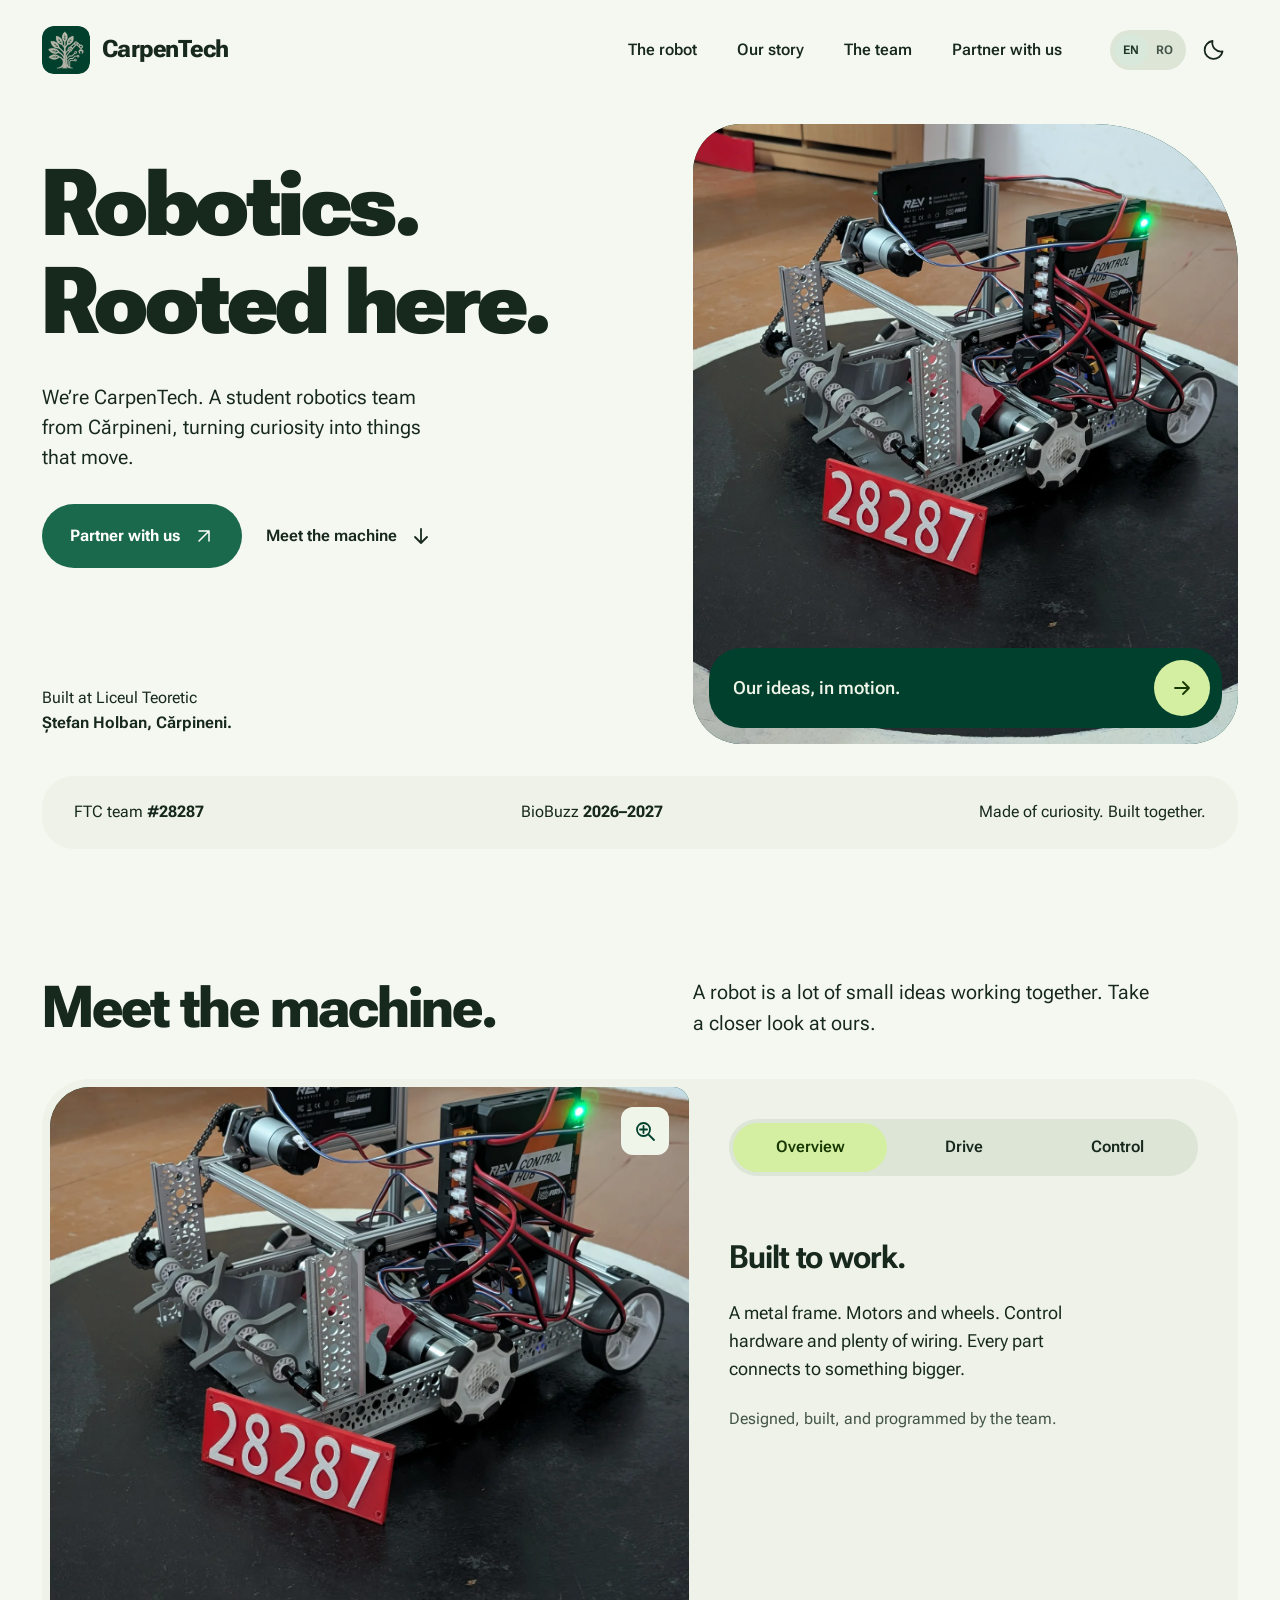
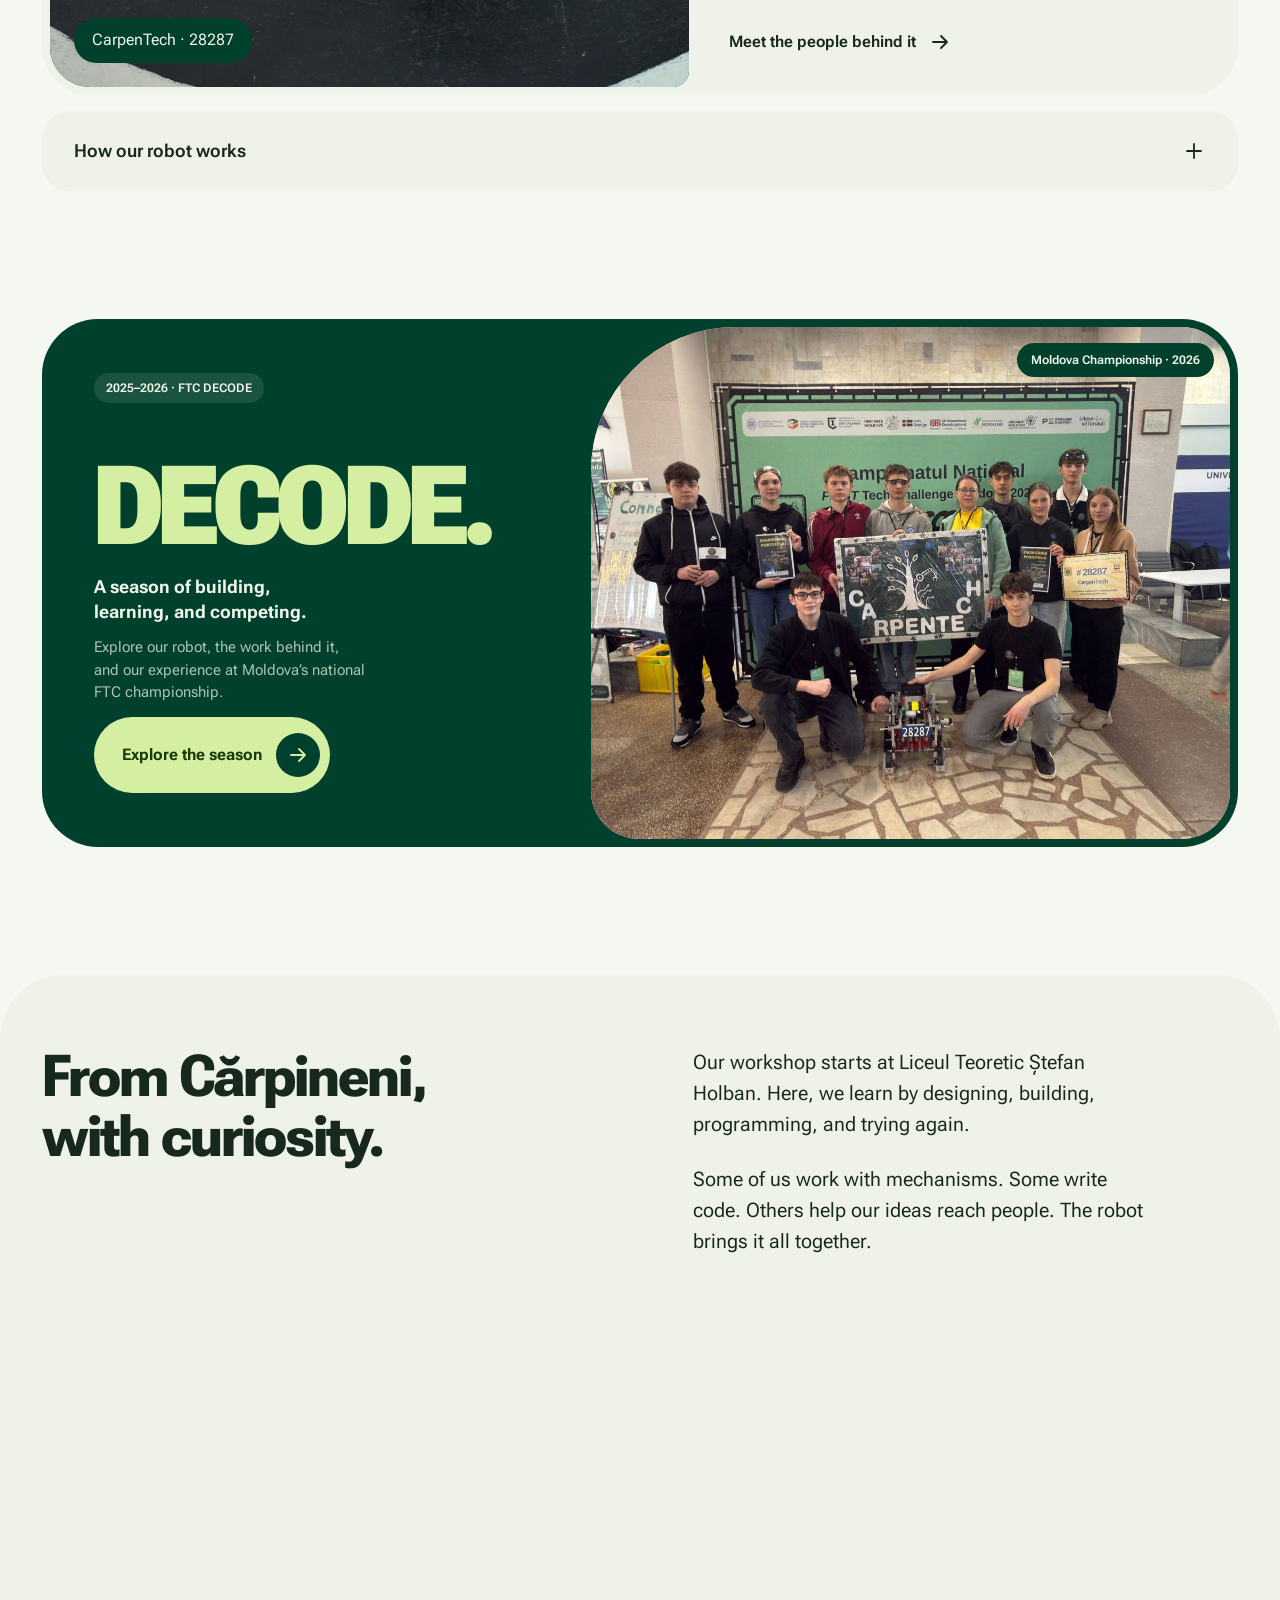
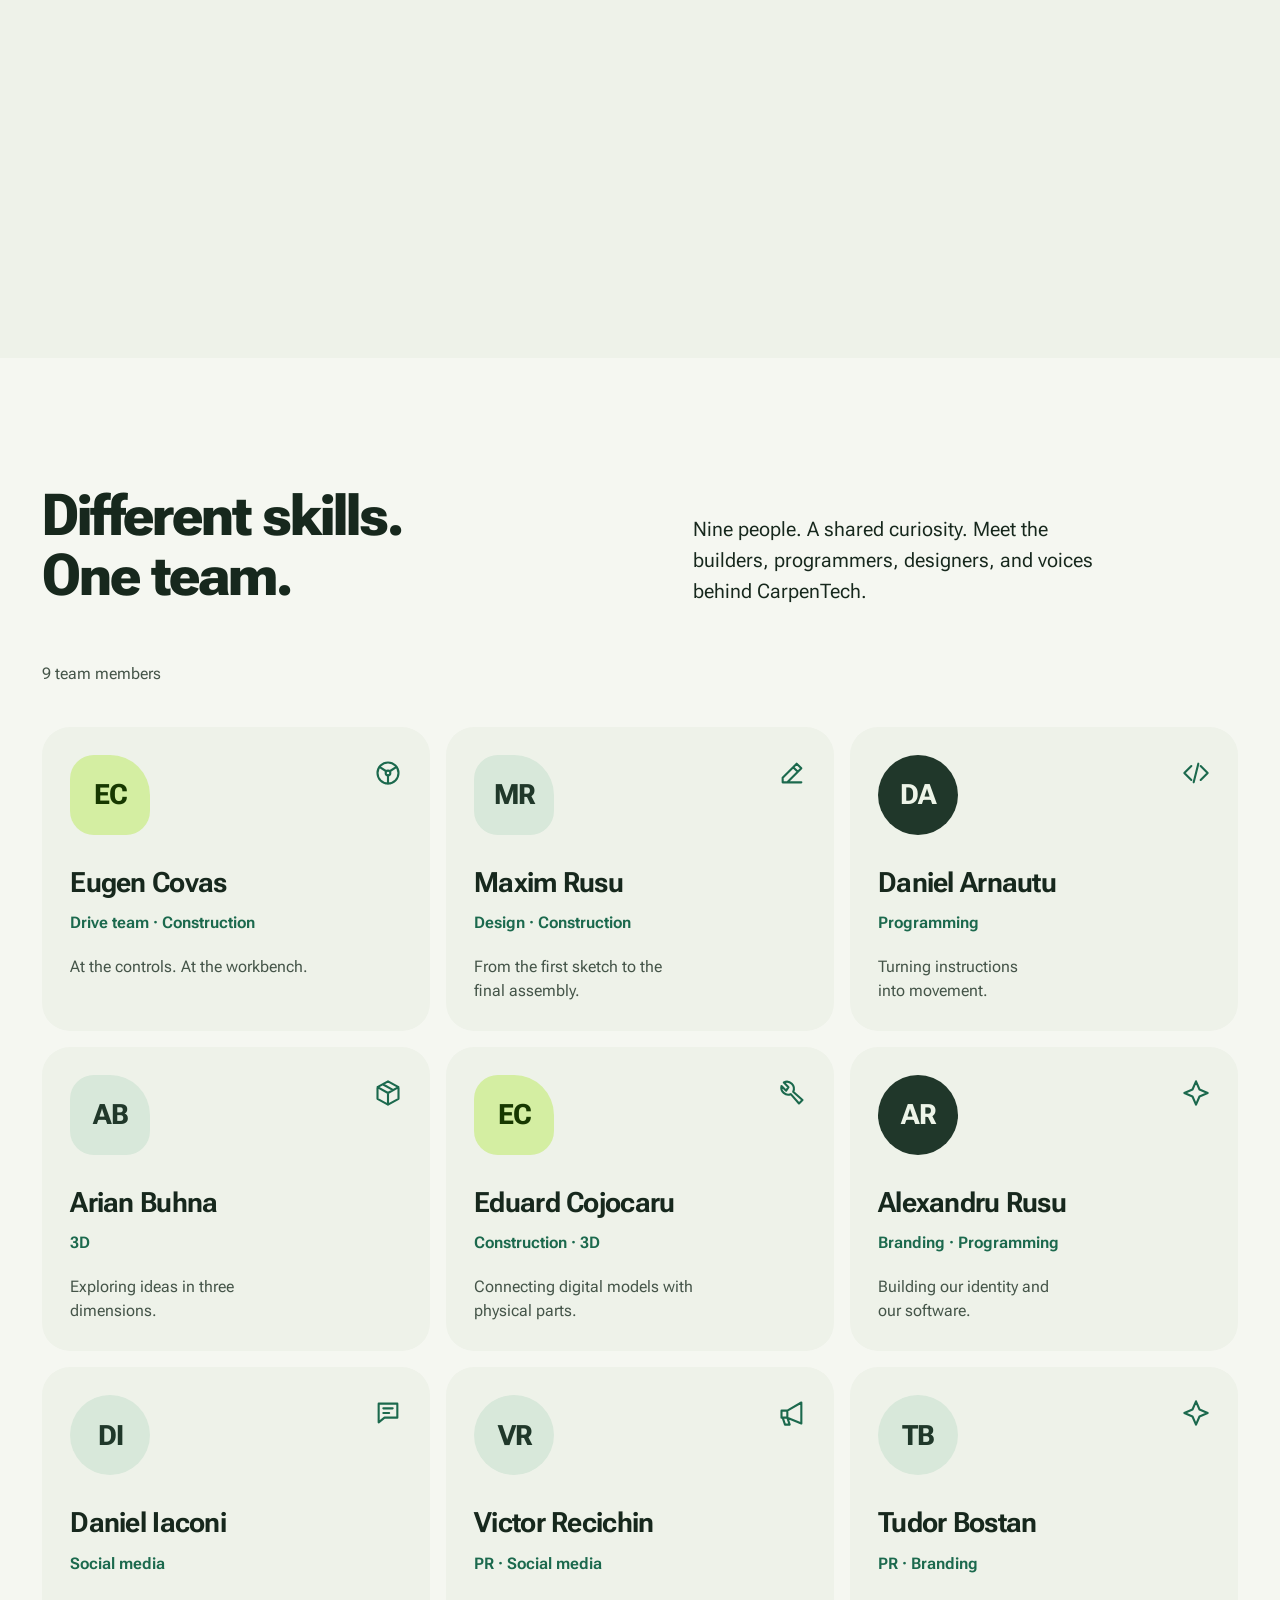
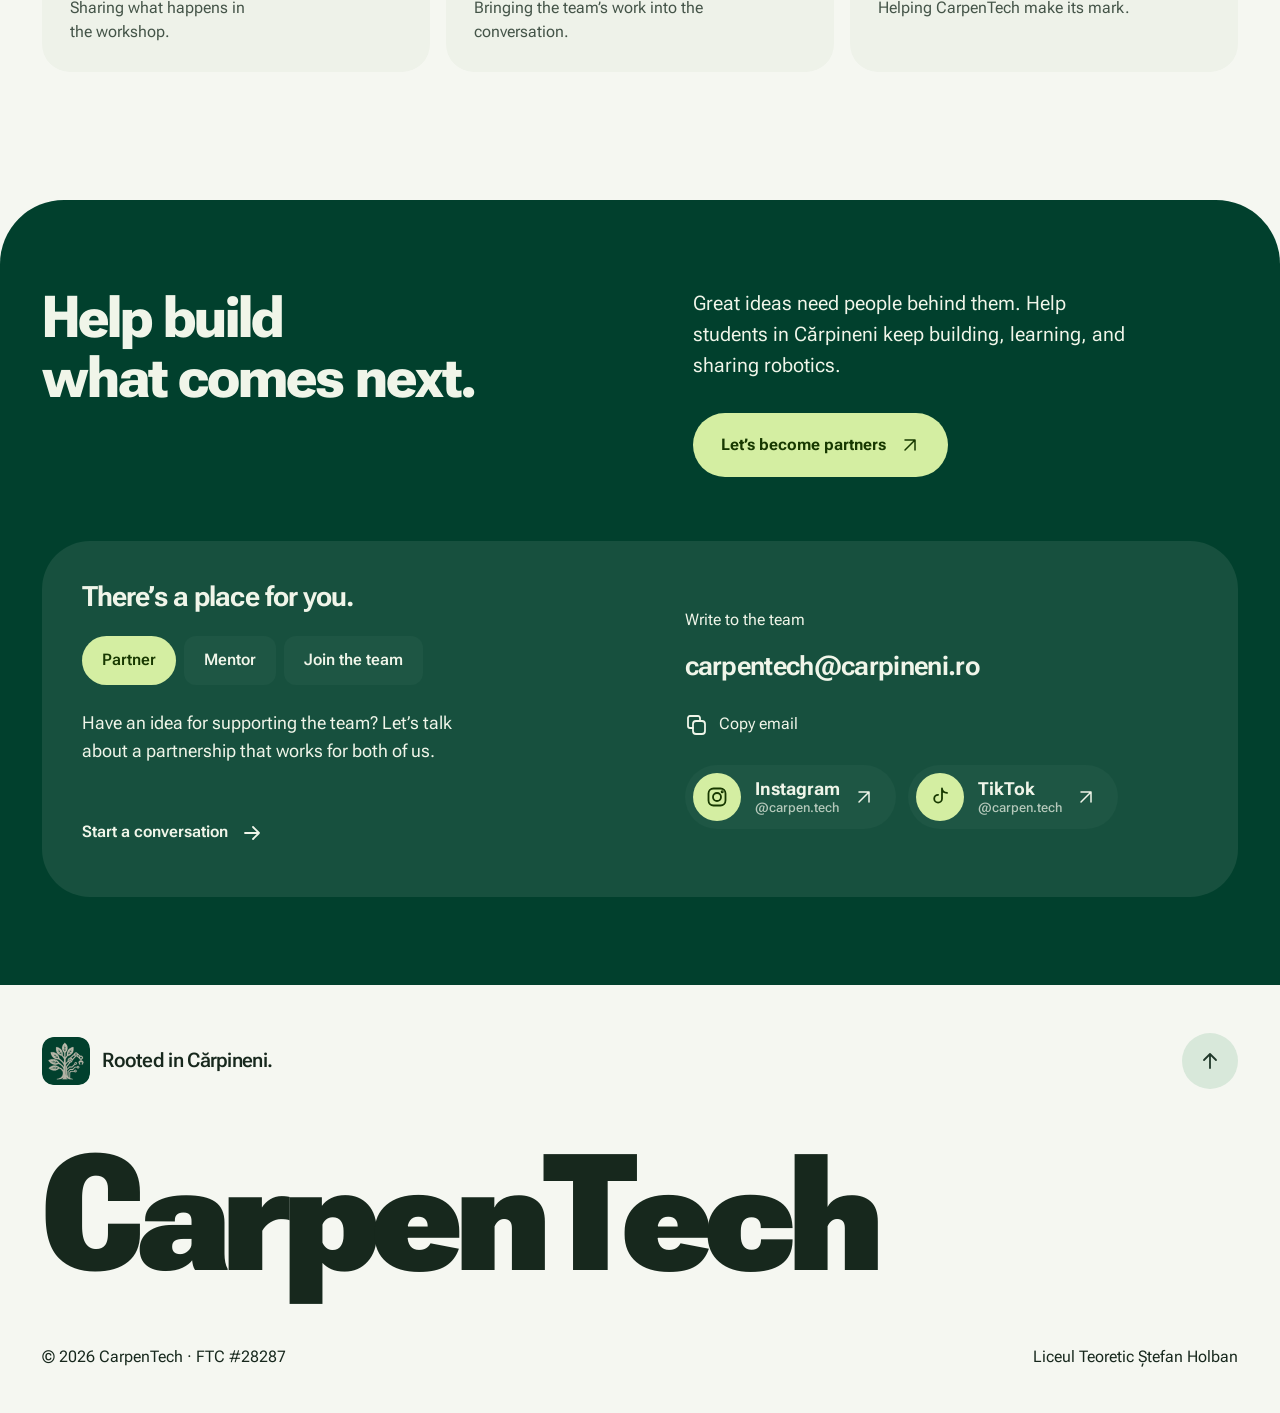
==== commit acf3f9a1: "refactor(home): integrate DECODE and refresh interactions" ====
--- a/index.html
+++ b/index.html
@@ -36,6 +36,7 @@
       }
     </script>
     <link rel="stylesheet" href="public/styles.css" />
+    <script src="public/i18n.js" defer></script>
     <script src="public/script.js" defer></script>
   </head>
   <body>
@@ -98,6 +99,14 @@
         </symbol>
         <symbol id="i-check" viewBox="0 0 24 24">
           <path d="m5 12 4 4L19 6" />
+        </symbol>
+        <symbol id="i-instagram" viewBox="0 0 24 24">
+          <rect x="3.5" y="3.5" width="17" height="17" rx="5" />
+          <circle cx="12" cy="12" r="4" />
+          <circle cx="17.2" cy="6.8" r="0.6" />
+        </symbol>
+        <symbol id="i-tiktok" viewBox="0 0 24 24">
+          <path d="M14 3.5v10.2a3.9 3.9 0 1 1-3.9-3.9M14 3.5c.3 2.5 2 4.2 5 4.4" />
         </symbol>
         <symbol id="i-zoom" viewBox="0 0 24 24">
           <circle cx="10.5" cy="10.5" r="6.5" />
@@ -113,11 +122,16 @@
         >
         <nav class="primary-nav" aria-label="Main navigation">
           <a href="#robot" data-nav="robot">The robot</a
-          ><a href="#about" data-nav="about">Our story</a
+          ><a href="#decode" data-nav="decode">Our story</a
           ><a href="#team" data-nav="team">The team</a
           ><a href="#support" data-nav="support">Partner with us</a>
         </nav>
         <div class="header-actions">
+          <div class="lang-switch" role="group" aria-label="Language" hidden>
+            <span class="lang-indicator" aria-hidden="true"></span>
+            <button type="button" data-lang="en" aria-pressed="true">EN</button>
+            <button type="button" data-lang="ro" aria-pressed="false">RO</button>
+          </div>
           <button
             class="icon-button"
             id="theme-toggle"
@@ -158,8 +172,7 @@
             </p>
             <div class="hero-actions" data-reveal>
               <a class="button button-primary button-large" href="#join" data-email="partner"
-                >Partner with us<svg class="icon" aria-hidden="true">
-                  <use href="#i-up-right" /></svg></a
+                ><svg class="icon" aria-hidden="true"><use href="#i-up-right" /></svg>Partner with us</a
               ><a class="text-link" href="#robot"
                 >Meet the machine<svg class="icon" aria-hidden="true">
                   <use href="#i-down" /></svg
@@ -167,10 +180,6 @@
             </div>
             <div class="hero-identity" data-reveal>
               <p>Built at Liceul Teoretic<br /><strong>Ștefan Holban, Cărpineni.</strong></p>
-              <a class="round-link" href="#about" aria-label="Read our story"
-                ><svg class="icon" aria-hidden="true">
-                  <use href="#i-arrow" /></svg
-              ></a>
             </div>
           </div>
           <figure class="hero-media" data-reveal="photo">
@@ -316,6 +325,31 @@
           </div>
         </details>
       </section>
+      <section class="decode-section frame section-space" id="decode" aria-labelledby="decode-title">
+        <div class="decode-feature" data-reveal="photo">
+          <div class="decode-copy">
+            <p class="decode-eyebrow">2025–2026 · FTC DECODE</p>
+            <h2 id="decode-title">DECODE.</h2>
+            <p class="decode-lead">A season of building,<br />learning, and competing.</p>
+            <p class="decode-description">
+              Explore our robot, the work behind it, and our experience at Moldova’s national FTC
+              championship.
+            </p>
+            <a class="button button-accent button-large decode-cta" href="decode/index.html"
+              ><span class="decode-arrow" aria-hidden="true"><svg class="icon"><use href="#i-arrow" /></svg><svg class="icon"><use href="#i-arrow" /></svg></span>Explore the season</a>
+          </div>
+          <figure class="decode-media">
+            <img
+              src="public/images/team-image-at-ftc.jpg"
+              width="1280"
+              height="960"
+              loading="lazy"
+              alt="CarpenTech team members with their robot at the Moldova national FTC championship"
+            />
+            <figcaption class="decode-media-label">Moldova Championship · 2026</figcaption>
+          </figure>
+        </div>
+      </section>
       <section class="story-section section-space" id="about" aria-labelledby="story-title">
         <div class="frame">
           <div class="section-intro story-intro">
@@ -357,47 +391,6 @@
               <figcaption>Robot code and a connected controller at the workbench.</figcaption>
             </figure>
           </div>
-          <div class="practice-list" role="group" aria-label="What we do">
-            <details data-reveal="list">
-              <summary>
-                We build.<svg class="icon" aria-hidden="true">
-                  <use href="#i-plus" />
-                </svg>
-              </summary>
-              <div class="details-body">
-                <p>
-                  We design and build our robot, then keep improving it until its parts work
-                  together.
-                </p>
-              </div>
-            </details>
-            <details data-reveal="list">
-              <summary>
-                We code.<svg class="icon" aria-hidden="true">
-                  <use href="#i-plus" />
-                </svg>
-              </summary>
-              <div class="details-body">
-                <p>
-                  We write Java, work on autonomous routines and driver assistance, and test how our
-                  software behaves on the robot.
-                </p>
-              </div>
-            </details>
-            <details data-reveal="list">
-              <summary>
-                We share.<svg class="icon" aria-hidden="true">
-                  <use href="#i-plus" />
-                </svg>
-              </summary>
-              <div class="details-body">
-                <p>
-                  We bring robotics to schools and community events, helping students try building
-                  and programming for themselves.
-                </p>
-              </div>
-            </details>
-          </div>
         </div>
       </section>
       <section class="team-section frame section-space" id="team" aria-labelledby="team-title">
@@ -409,63 +402,6 @@
           </p>
         </div>
         <div class="team-toolbar">
-          <div class="team-filters" role="group" aria-label="Filter team by area" hidden>
-            <button
-              class="filter-button"
-              type="button"
-              data-team-filter="all"
-              aria-pressed="true"
-              aria-controls="team-roster"
-            >
-              <svg class="icon filter-check" aria-hidden="true">
-                <use href="#i-check" /></svg
-              >Everyone
-            </button>
-            <button
-              class="filter-button"
-              type="button"
-              data-team-filter="engineering"
-              aria-pressed="false"
-              aria-controls="team-roster"
-            >
-              <svg class="icon filter-check" aria-hidden="true">
-                <use href="#i-check" /></svg
-              >Build
-            </button>
-            <button
-              class="filter-button"
-              type="button"
-              data-team-filter="design"
-              aria-pressed="false"
-              aria-controls="team-roster"
-            >
-              <svg class="icon filter-check" aria-hidden="true">
-                <use href="#i-check" /></svg
-              >Design &amp; 3D
-            </button>
-            <button
-              class="filter-button"
-              type="button"
-              data-team-filter="code"
-              aria-pressed="false"
-              aria-controls="team-roster"
-            >
-              <svg class="icon filter-check" aria-hidden="true">
-                <use href="#i-check" /></svg
-              >Code
-            </button>
-            <button
-              class="filter-button"
-              type="button"
-              data-team-filter="people"
-              aria-pressed="false"
-              aria-controls="team-roster"
-            >
-              <svg class="icon filter-check" aria-hidden="true">
-                <use href="#i-check" /></svg
-              >Brand &amp; PR
-            </button>
-          </div>
           <p
             class="team-status"
             id="team-status"
@@ -570,9 +506,7 @@
                 learning, and sharing robotics.
               </p>
               <a class="button button-accent button-large" href="#join" data-email="partner"
-                >Let’s become partners<svg class="icon" aria-hidden="true">
-                  <use href="#i-up-right" /></svg
-              ></a>
+                ><svg class="icon" aria-hidden="true"><use href="#i-up-right" /></svg>Let’s become partners</a>
             </div>
           </div>
           <div class="contact-panel" id="join" data-reveal="photo">
@@ -611,6 +545,18 @@
                 <svg class="icon" aria-hidden="true"><use href="#i-copy" /></svg
                 ><span>Copy email</span>
               </button>
+              <div class="social-links">
+            <a class="social-button social-instagram" href="https://www.instagram.com/carpen.tech/" target="_blank" rel="noopener"
+              ><span class="social-chip" aria-hidden="true"><svg class="icon"><use href="#i-instagram" /></svg></span
+              ><span class="social-label">Instagram<small>@carpen.tech</small></span
+              ><svg class="icon social-out" aria-hidden="true"><use href="#i-up-right" /></svg
+            ></a>
+            <a class="social-button social-tiktok" href="https://www.tiktok.com/@carpen.tech" target="_blank" rel="noopener"
+              ><span class="social-chip" aria-hidden="true"><svg class="icon"><use href="#i-tiktok" /></svg></span
+              ><span class="social-label">TikTok<small>@carpen.tech</small></span
+              ><svg class="icon social-out" aria-hidden="true"><use href="#i-up-right" /></svg
+            ></a>
+          </div>
             </div>
           </div>
         </div>
@@ -642,11 +588,18 @@
           </button>
         </form>
       </div>
+      <div class="menu-language">
+        <div class="lang-switch" role="group" aria-label="Language" hidden>
+          <span class="lang-indicator" aria-hidden="true"></span>
+          <button type="button" data-lang="en" aria-pressed="true">EN</button>
+          <button type="button" data-lang="ro" aria-pressed="false">RO</button>
+        </div>
+      </div>
       <nav aria-label="Mobile navigation">
         <a href="#robot"
           >The robot<svg class="icon" aria-hidden="true">
             <use href="#i-arrow" /></svg></a
-        ><a href="#about"
+        ><a href="#decode"
           >Our story<svg class="icon" aria-hidden="true">
             <use href="#i-arrow" /></svg></a
         ><a href="#team"
--- a/public/styles.css
+++ b/public/styles.css
@@ -10,7 +10,6 @@
     U+1D00-1DBF, U+1E00-1E9F, U+1EF2-1EFF, U+2020, U+20A0-20AB, U+20AD-20C4, U+2113, U+2C60-2C7F,
     U+A720-A7FF;
 }
-
 @font-face {
   font-family: 'Roboto Flex';
   font-style: normal;
@@ -57,6 +56,7 @@
   --md-sys-typescale-title-large-weight: 650;
   --md-sys-typescale-body-large-size: 1.125rem;
   --md-sys-typescale-label-large-size: 1rem;
+  --md-sys-shape-corner-extra-small: 4px;
   --md-sys-shape-corner-small: 8px;
   --md-sys-shape-corner-medium: 12px;
   --md-sys-shape-corner-large: 16px;
@@ -70,6 +70,12 @@
   --section-gap: clamp(96px, 10vw, 160px);
   --md-sys-motion-easing-emphasized: cubic-bezier(0.2, 0, 0, 1);
   --md-sys-motion-easing-decelerated: cubic-bezier(0.05, 0.7, 0.1, 1);
+  /* Fast Expressive springs, approximated with CSS linear() for the web. */
+  --md-sys-motion-fast-spatial-duration: 400ms;
+  --md-sys-motion-fast-spatial-easing: linear(0, 0.2 6%, 0.55 14%, 0.85 24%, 1.03 36%, 1.075 46%, 1.07 56%, 1.035 68%, 0.995 80%, 1.004 90%, 1);
+  --md-sys-motion-fast-spatial: var(--md-sys-motion-fast-spatial-duration) var(--md-sys-motion-fast-spatial-easing);
+  --motion-spring-bouncy: linear(0, 0.02, 0.07, 0.16, 0.3, 0.46, 0.62, 0.76, 0.88, 0.97, 1.03, 1.07, 1.08, 1.07, 1.05, 1.03, 1.015, 1.005, 0.998, 1);
+  --md-sys-motion-fast-effects: 150ms linear(0, 0.28 12%, 0.62 30%, 0.84 52%, 0.95 76%, 1);
   --motion-spring: linear(
     0,
     0.009,
@@ -348,6 +354,7 @@
 }
 
 .primary-nav {
+  position: relative;
   display: flex;
   gap: 8px;
   align-items: center;
@@ -356,25 +363,52 @@
 }
 
 .primary-nav a {
+  position: relative;
+  z-index: 1;
+  overflow: hidden;
+  isolation: isolate;
   min-height: 48px;
   padding: 12px 16px;
   text-decoration: none;
   font-size: 16px;
   font-weight: 560;
-  border-radius: var(--md-sys-shape-corner-full);
+  border-radius: var(--md-sys-shape-corner-medium);
   transition:
-    background-color var(--motion-fast),
-    color var(--motion-fast);
+    background-color var(--md-sys-motion-fast-effects),
+    color var(--md-sys-motion-fast-effects),
+    border-radius var(--md-sys-motion-fast-spatial),
+    transform var(--md-sys-motion-fast-spatial);
+}
+.primary-nav a::before {
+  content: '';
+  position: absolute;
+  inset: 0;
+  z-index: -1;
+  border-radius: inherit;
+  background: currentColor;
+  opacity: 0;
+  transition: opacity var(--md-sys-motion-fast-effects);
 }
 @media (hover: hover) and (pointer: fine) {
-  .primary-nav a:hover {
-    background: var(--md-sys-color-surface-container);
-  }
-}
-
-.primary-nav a[aria-current='location'] {
+  .primary-nav a:hover::before {
+    opacity: 0.08;
+  }
+}
+
+.primary-nav a[aria-current] {
   background: var(--md-sys-color-secondary-container);
   color: var(--md-sys-color-on-secondary-container);
+  border-radius: var(--md-sys-shape-corner-full);
+}
+
+.primary-nav a:focus-visible::before,
+.primary-nav a:active::before {
+  opacity: 0.1;
+}
+
+.primary-nav a:active {
+  border-radius: var(--md-sys-shape-corner-medium);
+  transform: scale(0.97);
 }
 
 .header-actions {
@@ -384,27 +418,60 @@
 }
 
 .icon-button {
+  position: relative;
+  isolation: isolate;
+  overflow: hidden;
   width: 48px;
   height: 48px;
   padding: 12px;
   display: inline-grid;
   place-items: center;
-  border-radius: var(--md-sys-shape-corner-full);
+  border-radius: var(--md-sys-shape-corner-medium);
   background: transparent;
   transition:
-    background-color var(--motion-fast),
-    border-radius var(--motion-medium) var(--md-sys-motion-easing-emphasized),
-    transform var(--motion-fast) var(--md-sys-motion-easing-emphasized);
+    background-color var(--md-sys-motion-fast-effects),
+    border-radius var(--md-sys-motion-fast-spatial),
+    transform var(--md-sys-motion-fast-spatial);
+}
+
+.icon-button::before {
+  content: '';
+  position: absolute;
+  inset: 0;
+  z-index: -1;
+  border-radius: inherit;
+  background: currentColor;
+  opacity: 0;
+  transition: opacity var(--md-sys-motion-fast-effects);
 }
 @media (hover: hover) and (pointer: fine) {
   .icon-button:hover {
-    background: var(--md-sys-color-surface-container-high);
-    border-radius: var(--md-sys-shape-corner-large);
-  }
+    border-radius: var(--md-sys-shape-corner-full);
+  }
+
+  .icon-button:hover::before {
+    opacity: 0.08;
+  }
+}
+
+.icon-button:focus-visible::before,
+.icon-button:active::before {
+  opacity: 0.1;
 }
 
 .icon-button:active {
-  transform: scale(0.96);
+  border-radius: var(--md-sys-shape-corner-small);
+  transform: scale(0.92);
+}
+
+.icon-button[aria-pressed='true'] {
+  background: var(--md-sys-color-secondary-container);
+  color: var(--md-sys-color-on-secondary-container);
+  border-radius: var(--md-sys-shape-corner-full);
+}
+
+.icon-button[aria-expanded='true'] {
+  border-radius: var(--md-sys-shape-corner-large);
 }
 
 .menu-toggle {
@@ -416,7 +483,8 @@
   display: inline-flex;
   align-items: center;
   justify-content: center;
-  gap: 24px;
+  flex-direction: row-reverse;
+  gap: 12px;
   min-height: 56px;
   padding: 16px 24px;
   text-decoration: none;
@@ -427,8 +495,10 @@
   overflow: hidden;
   isolation: isolate;
   transition:
-    transform var(--motion-fast) var(--md-sys-motion-easing-emphasized),
-    border-radius var(--motion-medium) var(--md-sys-motion-easing-emphasized);
+    background-color var(--md-sys-motion-fast-effects),
+    color var(--md-sys-motion-fast-effects),
+    border-radius var(--md-sys-motion-fast-spatial),
+    transform var(--md-sys-motion-fast-spatial);
 }
 
 .button::before {
@@ -438,30 +508,36 @@
   background: currentColor;
   opacity: 0;
   z-index: -1;
-  transition: opacity var(--motion-fast);
+  transition: opacity var(--md-sys-motion-fast-effects);
 }
 @media (hover: hover) and (pointer: fine) {
   .button:hover::before {
     opacity: 0.08;
   }
 }
-@media (hover: hover) and (pointer: fine) {
-  .button:hover {
-    border-radius: var(--md-sys-shape-corner-large);
-  }
-}
-
-.button:active {
-  transform: scale(0.97);
+.button:active,
+.button.is-pressed {
+  border-radius: var(--md-sys-shape-corner-medium);
+  transform: scale(1.02, 0.93);
+}
+
+.button:active::before,
+.button.is-pressed::before {
+  opacity: 0.1;
+}
+
+.button:focus-visible::before {
+  opacity: 0.1;
+}
+
+.button:focus-visible {
+  outline: 3px solid var(--md-sys-color-outline);
+  outline-offset: 4px;
 }
 
 .button .icon {
-  transition: transform var(--motion-fast) var(--md-sys-motion-easing-emphasized);
-}
-@media (hover: hover) and (pointer: fine) {
-  .button:hover .icon {
-    transform: translate(2px, -2px);
-  }
+  width: 20px;
+  height: 20px;
 }
 
 .button-primary {
@@ -477,7 +553,12 @@
 .button-large {
   min-height: 64px;
   padding-inline: 28px;
-  gap: 28px;
+  gap: 14px;
+}
+
+.button-large:active,
+.button-large.is-pressed {
+  border-radius: var(--md-sys-shape-corner-medium);
 }
 
 .text-link {
@@ -489,18 +570,23 @@
   font-size: 16px;
   font-weight: 620;
   width: fit-content;
-}
-
-.text-link .icon {
-  transition: transform var(--motion-fast) var(--md-sys-motion-easing-emphasized);
-}
+  transition: color var(--md-sys-motion-fast-effects), transform var(--md-sys-motion-fast-spatial);
+}
+
 @media (hover: hover) and (pointer: fine) {
-  .text-link:hover .icon {
-    transform: translateX(5px);
-  }
+  .text-link:hover {
+    text-decoration: underline;
+  }
+}
+
+.text-link:active {
+  transform: scale(0.98);
 }
 
 .round-link {
+  position: relative;
+  isolation: isolate;
+  overflow: hidden;
   display: inline-grid;
   place-items: center;
   width: 56px;
@@ -510,17 +596,37 @@
   background: var(--md-sys-color-secondary-container);
   color: var(--md-sys-color-on-secondary-container);
   transition:
-    transform var(--motion-fast) var(--md-sys-motion-easing-emphasized),
-    border-radius var(--motion-medium) var(--md-sys-motion-easing-emphasized);
+    border-radius var(--md-sys-motion-fast-spatial),
+    transform var(--md-sys-motion-fast-spatial);
+}
+
+.round-link::before {
+  content: '';
+  position: absolute;
+  inset: 0;
+  z-index: -1;
+  border-radius: inherit;
+  background: currentColor;
+  opacity: 0;
+  transition: opacity var(--md-sys-motion-fast-effects);
 }
 @media (hover: hover) and (pointer: fine) {
   .round-link:hover {
-    transform: translateX(2px);
-    border-radius: var(--md-sys-shape-corner-large);
-  }
+    border-radius: var(--md-sys-shape-corner-extra-large);
+  }
+
+  .round-link:hover::before {
+    opacity: 0.08;
+  }
+}
+
+.round-link:focus-visible::before,
+.round-link:active::before {
+  opacity: 0.1;
 }
 
 .round-link:active {
+  border-radius: var(--md-sys-shape-corner-medium);
   transform: scale(0.92);
 }
 
@@ -736,24 +842,51 @@
 }
 
 .segmented-control button {
+  isolation: isolate;
+  overflow: hidden;
   position: relative;
   background: transparent;
   flex: 1;
   padding: 12px 8px;
-  border-radius: var(--md-sys-shape-corner-full);
+  border-radius: var(--md-sys-shape-corner-medium);
   font-size: 16px;
   font-weight: 600;
   z-index: 1;
-  transition: color var(--motion-fast);
+  transition:
+    color var(--md-sys-motion-fast-effects),
+    border-radius var(--md-sys-motion-fast-spatial),
+    transform var(--md-sys-motion-fast-spatial);
+}
+
+.segmented-control button::before {
+  content: '';
+  position: absolute;
+  inset: 0;
+  z-index: -1;
+  border-radius: inherit;
+  background: currentColor;
+  opacity: 0;
+  transition: opacity var(--md-sys-motion-fast-effects);
 }
 
 .segmented-control button[aria-pressed='true'] {
   color: var(--md-sys-color-on-primary-container);
+  border-radius: var(--md-sys-shape-corner-full);
 }
 @media (hover: hover) and (pointer: fine) {
-  .segmented-control button:not([aria-pressed='true']):hover {
-    background: color-mix(in srgb, var(--md-sys-color-on-surface) 8%, transparent);
-  }
+  .segmented-control button:hover::before {
+    opacity: 0.08;
+  }
+}
+
+.segmented-control button:focus-visible::before,
+.segmented-control button:active::before {
+  opacity: 0.1;
+}
+
+.segmented-control button:active {
+  border-radius: var(--md-sys-shape-corner-small);
+  transform: scale(0.96);
 }
 
 .segment-indicator {
@@ -765,7 +898,7 @@
   z-index: 0;
   transform-origin: left center;
   pointer-events: none;
-  transition: transform var(--motion-medium) var(--motion-spring);
+  transition: transform var(--md-sys-motion-fast-spatial);
 }
 
 .robot-insight {
@@ -908,33 +1041,200 @@
   margin-top: 48px;
 }
 
-.practice-list details {
-  padding-inline: 32px;
-  background: var(--md-sys-color-surface-container);
-  border-radius: var(--md-sys-shape-corner-large);
-  transition:
-    background-color var(--motion-medium),
-    border-radius var(--motion-medium) var(--md-sys-motion-easing-emphasized);
-}
-
-.practice-list details:first-child {
-  border-radius: 32px 32px 16px 16px;
-}
-
-.practice-list details:last-child {
-  border-radius: 16px 16px 32px 32px;
-}
-
-.practice-list details[open]:not([data-state='closed']) {
-  background: var(--md-sys-color-secondary-container);
-  border-radius: var(--md-sys-shape-corner-extra-large);
-}
-
-.practice-list summary {
-  font-size: var(--md-sys-typescale-title-large-size);
-  font-weight: 620;
-  min-height: 96px;
-  letter-spacing: -0.025em;
+/* DECODE feature: only the CTA links to the 2025–2026 season page. */
+.decode-feature {
+  --decode-shape: 144px 48px 48px 48px;
+  display: grid;
+  grid-template-columns: minmax(0, 1fr) minmax(0, 1.2fr);
+  gap: 8px;
+  padding: 8px;
+  background: var(--brand-forest);
+  color: var(--brand-on-forest);
+  border-radius: 56px;
+  text-decoration: none;
+}
+
+.decode-copy {
+  display: flex;
+  flex-direction: column;
+  align-items: flex-start;
+  min-width: 0;
+  padding: clamp(28px, 3.6vw, 52px) clamp(24px, 3.4vw, 48px);
+}
+
+.decode-eyebrow,
+.decode-media-label {
+  border-radius: var(--md-sys-shape-corner-full);
+  background: color-mix(in srgb, var(--brand-on-forest) 10%, transparent);
+  color: var(--brand-on-forest);
+  font-size: 12px;
+  font-weight: 650;
+  line-height: 1.2;
+}
+
+.decode-eyebrow {
+  padding: 8px 12px;
+}
+
+.decode-feature h2 {
+  margin-top: auto;
+  padding-top: clamp(24px, 3vw, 40px);
+  color: var(--brand-accent);
+  font-size: clamp(3.5rem, 8.6vw, 7.75rem);
+  font-weight: 800;
+  line-height: 0.95;
+  letter-spacing: -0.045em;
+}
+
+.decode-lead {
+  max-width: 25ch;
+  margin-top: 16px;
+  color: var(--brand-on-forest);
+  font-size: 18px;
+  font-weight: 680;
+  line-height: 1.35;
+}
+
+.decode-description {
+  max-width: 34ch;
+  margin-top: 12px;
+  color: color-mix(in srgb, var(--brand-on-forest) 72%, transparent);
+  font-size: 15px;
+  line-height: 1.5;
+}
+
+.decode-cta {
+  margin-top: auto;
+  padding-right: 10px;
+}
+
+.decode-arrow {
+  position: relative;
+  display: block;
+  flex-shrink: 0;
+  width: 44px;
+  height: 44px;
+  overflow: hidden;
+  border-radius: var(--md-sys-shape-corner-full);
+  background: var(--brand-forest);
+  color: var(--brand-accent);
+}
+
+.decode-arrow .icon {
+  position: absolute;
+  top: 10px;
+  left: 10px;
+  width: 24px;
+  height: 24px;
+  transition: transform 420ms var(--md-sys-motion-easing-emphasized);
+}
+
+.decode-arrow .icon + .icon {
+  transform: translateX(-44px);
+}
+
+.decode-media {
+  position: relative;
+  display: block;
+  min-width: 0;
+  min-height: min(40vw, 580px);
+  margin: 0;
+  overflow: hidden;
+  border-radius: var(--decode-shape);
+  background: var(--md-sys-color-surface-container-high);
+  transition: border-radius 650ms var(--md-sys-motion-easing-emphasized);
+}
+
+.decode-media img {
+  width: 100%;
+  height: 100%;
+  object-fit: cover;
+  object-position: 32% 50%;
+}
+
+.decode-media-label {
+  position: absolute;
+  top: 16px;
+  right: 16px;
+  padding: 10px 14px;
+  background: var(--brand-forest);
+}
+
+@media (hover: hover) and (pointer: fine) {
+  /* The card morphs; only the button itself reacts to the button being hovered. */
+  .decode-cta:hover .decode-arrow .icon:first-child {
+    transform: translateX(44px);
+  }
+
+  .decode-cta:hover .decode-arrow .icon + .icon {
+    transform: none;
+  }
+}
+
+@media (hover: hover) and (min-width: 961px) {
+  .decode-feature:hover .decode-media {
+    --decode-shape: 48px 48px 48px 144px;
+  }
+}
+
+@media (max-width: 960px) {
+  .decode-feature {
+    grid-template-columns: 1fr;
+    border-radius: 40px;
+  }
+
+  .decode-media {
+    --decode-shape: 32px 96px 32px 32px;
+    order: -1;
+    min-height: 0;
+    aspect-ratio: 16 / 9;
+  }
+
+  .decode-media-label {
+    top: 24px;
+    right: 40px;
+  }
+
+  .decode-media img {
+    object-position: 50% 100%;
+  }
+
+  .decode-copy {
+    padding: 28px 20px 24px;
+  }
+
+  .decode-feature h2 {
+    margin-top: 0;
+    padding-top: 28px;
+  }
+
+  .decode-lead {
+    font-size: 16px;
+  }
+
+  .decode-cta {
+    margin-top: 24px;
+  }
+}
+
+@media (max-width: 600px) {
+  .decode-media {
+    aspect-ratio: 1;
+  }
+
+  .decode-media img {
+    object-position: 32% 50%;
+  }
+
+  .decode-cta {
+    align-self: flex-start;
+    width: max-content;
+    max-width: 100%;
+    justify-content: center;
+    gap: 12px;
+    padding-inline: 16px;
+    white-space: normal;
+  }
 }
 
 .team-toolbar {
@@ -946,59 +1246,10 @@
   min-height: 56px;
 }
 
-.team-filters {
-  display: flex;
-  gap: 8px;
-  flex-wrap: wrap;
-}
-
-.filter-button {
-  display: inline-flex;
-  align-items: center;
-  justify-content: center;
-  gap: 6px;
-  min-height: 48px;
-  padding: 12px 22px;
-  border-radius: var(--md-sys-shape-corner-full);
-  background: var(--md-sys-color-surface-container-low);
-  font-size: 16px;
-  font-weight: 600;
-  transition:
-    background-color var(--motion-fast),
-    transform var(--motion-fast) var(--md-sys-motion-easing-emphasized),
-    border-radius var(--motion-medium);
-}
-@media (hover: hover) and (pointer: fine) {
-  .filter-button:hover {
-    background: var(--md-sys-color-surface-container-high);
-  }
-}
-
-.filter-button[aria-pressed='true'] {
-  background: var(--md-sys-color-secondary-container);
-  color: var(--md-sys-color-on-secondary-container);
-  border-radius: var(--md-sys-shape-corner-large);
-}
-
-.filter-button:active {
-  transform: scale(0.97);
-}
-
 .team-status {
   font-size: 16px;
   color: var(--md-sys-color-on-surface-variant);
   white-space: nowrap;
-}
-
-.filter-check {
-  width: 18px;
-  height: 18px;
-  opacity: 0;
-  transition: opacity var(--motion-fast);
-}
-
-.filter-button[aria-pressed='true'] .filter-check {
-  opacity: 1;
 }
 
 /* Team identity: shared geometry, personal initials and role-specific symbols. */
@@ -1162,28 +1413,58 @@
 }
 
 .contact-intents button {
+  position: relative;
+  isolation: isolate;
+  overflow: hidden;
   min-height: 48px;
   font-size: 16px;
   font-weight: 580;
   padding: 12px 20px;
-  border-radius: var(--md-sys-shape-corner-full);
+  border-radius: var(--md-sys-shape-corner-medium);
   background: color-mix(in srgb, var(--brand-on-forest) 12%, var(--brand-forest));
   color: var(--brand-on-forest);
   transition:
-    background-color var(--motion-fast),
-    color var(--motion-fast),
-    border-radius var(--motion-fast) var(--md-sys-motion-easing-emphasized),
-    transform var(--motion-fast) var(--md-sys-motion-easing-emphasized);
+    background-color var(--md-sys-motion-fast-effects),
+    color var(--md-sys-motion-fast-effects),
+    border-radius var(--md-sys-motion-fast-spatial),
+    transform var(--md-sys-motion-fast-spatial);
+}
+
+.contact-intents button::before,
+.copy-button::before {
+  content: '';
+  position: absolute;
+  inset: 0;
+  z-index: -1;
+  border-radius: inherit;
+  background: currentColor;
+  opacity: 0;
+  transition: opacity var(--md-sys-motion-fast-effects);
 }
 
 .contact-intents button[aria-pressed='true'] {
   background: var(--brand-accent);
   color: var(--brand-on-accent);
-  border-radius: var(--md-sys-shape-corner-large);
+  border-radius: var(--md-sys-shape-corner-full);
 }
 
 .contact-intents button:active {
-  transform: scale(0.95);
+  border-radius: var(--md-sys-shape-corner-small);
+  transform: scale(0.96);
+}
+
+.contact-intents button:active::before,
+.contact-intents button:focus-visible::before,
+.copy-button:active::before,
+.copy-button:focus-visible::before {
+  opacity: 0.1;
+}
+
+@media (hover: hover) and (pointer: fine) {
+  .contact-intents button:hover::before,
+  .copy-button:hover::before {
+    opacity: 0.08;
+  }
 }
 
 .contact-panel p {
@@ -1224,6 +1505,9 @@
 }
 
 .copy-button {
+  overflow: hidden;
+  position: relative;
+  isolation: isolate;
   display: flex;
   align-items: center;
   gap: 10px;
@@ -1233,6 +1517,15 @@
   min-height: 48px;
   font-size: 16px;
   border-radius: var(--md-sys-shape-corner-small);
+  transition:
+    background-color var(--md-sys-motion-fast-effects),
+    border-radius var(--md-sys-motion-fast-spatial),
+    transform var(--md-sys-motion-fast-spatial);
+}
+
+.copy-button:active {
+  border-radius: var(--md-sys-shape-corner-extra-small);
+  transform: scale(0.97);
 }
 @media (hover: hover) and (pointer: fine) {
   .copy-button:hover span {
@@ -1367,6 +1660,10 @@
 }
 
 .mobile-menu nav a {
+  position: relative;
+  isolation: isolate;
+  overflow: hidden;
+  transition: transform var(--md-sys-motion-fast-spatial), border-radius var(--md-sys-motion-fast-spatial);
   display: flex;
   justify-content: space-between;
   align-items: center;
@@ -1500,6 +1797,12 @@
   animation-timing-function: var(--md-sys-motion-easing-emphasized);
 }
 
+@media (prefers-reduced-motion: no-preference) {
+  @view-transition {
+    navigation: auto;
+  }
+}
+
 @media (min-width: 1500px) {
   .hero-media {
     height: 660px;
@@ -2240,6 +2543,18 @@
     opacity: 1;
   }
 
+  .button:active,
+  .button.is-pressed,
+  .primary-nav a:active,
+  .icon-button:active,
+  .round-link:active,
+  .text-link:active,
+  .segmented-control button:active,
+  .contact-intents button:active,
+  .copy-button:active {
+    transform: none;
+  }
+
   *,
   *::before,
   *::after {
@@ -2255,3 +2570,547 @@
     animation: none !important;
   }
 }
+
+/* ---- Click feel: ripple, icon nudge, header + nav pill ---- */
+.ripple {
+  position: absolute;
+  z-index: -1;
+  border-radius: 50%;
+  background: currentColor;
+  opacity: 0;
+  pointer-events: none;
+}
+
+.button .icon {
+  transition: transform var(--md-sys-motion-fast-spatial);
+}
+
+@media (hover: hover) and (pointer: fine) {
+  .button:not(.decode-cta):hover .icon {
+    transform: translate(2px, -2px);
+  }
+}
+
+.mobile-menu nav a:active {
+  transform: scale(0.98);
+  border-radius: var(--md-sys-shape-corner-extra-large);
+}
+
+.site-header {
+  transition: background-color 240ms, box-shadow 240ms;
+}
+
+.site-header.is-scrolled {
+  background: color-mix(in srgb, var(--md-sys-color-surface) 80%, transparent);
+  -webkit-backdrop-filter: blur(18px) saturate(1.4);
+  backdrop-filter: blur(18px) saturate(1.4);
+  box-shadow: 0 1px 0 color-mix(in srgb, var(--md-sys-color-outline) 22%, transparent);
+}
+
+.nav-pill {
+  position: absolute;
+  top: 0;
+  left: 0;
+  height: 100%;
+  border-radius: var(--md-sys-shape-corner-full);
+  background: var(--md-sys-color-secondary-container);
+  opacity: 0;
+  pointer-events: none;
+  transform-origin: center;
+}
+
+.primary-nav.has-pill a[aria-current] {
+  background: none;
+}
+
+@media (prefers-reduced-motion: reduce) {
+  .social-button:active {
+    transform: none;
+  }
+
+  .ripple {
+    display: none;
+  }
+}
+
+.primary-nav a {
+  border-radius: var(--md-sys-shape-corner-full);
+  transition: color 160ms;
+}
+
+.primary-nav a:active {
+  transform: none;
+  border-radius: var(--md-sys-shape-corner-full);
+}
+
+/* ---- DECODE season page ---- */
+.season-photo {
+  --big: clamp(72px, 10vw, 128px);
+  --small: clamp(24px, 3vw, 40px);
+  position: relative;
+  min-width: 0;
+  margin: 0;
+  padding: 0;
+  overflow: hidden;
+  border: 0;
+  border-radius: var(--r);
+  background: var(--md-sys-color-surface-container-high);
+  transition: border-radius 650ms var(--md-sys-motion-easing-emphasized);
+}
+
+.season-photo img {
+  width: 100%;
+  height: 100%;
+  object-fit: cover;
+}
+
+.r-tl { --r: var(--big) var(--small) var(--small) var(--small); --rh: var(--small) var(--small) var(--small) var(--big); }
+.r-tr { --r: var(--small) var(--big) var(--small) var(--small); --rh: var(--small) var(--small) var(--big) var(--small); }
+.r-bl { --r: var(--small) var(--small) var(--small) var(--big); --rh: var(--big) var(--small) var(--small) var(--small); }
+.r-br { --r: var(--small) var(--small) var(--big) var(--small); --rh: var(--small) var(--big) var(--small) var(--small); }
+
+@media (hover: hover) and (pointer: fine) {
+  .season-photo:hover {
+    border-radius: var(--rh);
+  }
+}
+
+.season-hero {
+  padding-top: 24px;
+}
+
+.season-hero-grid {
+  display: grid;
+  grid-template-columns: minmax(0, 0.9fr) minmax(0, 1.1fr);
+  gap: clamp(32px, 4.8vw, 72px);
+}
+
+.season-copy {
+  display: flex;
+  flex-direction: column;
+  align-items: flex-start;
+  padding-block: 24px 8px;
+}
+
+.season-copy .season-kicker {
+  font-weight: 620;
+  color: var(--md-sys-color-on-surface-variant);
+}
+
+.season-copy h1 {
+  margin-top: auto;
+  padding-top: 32px;
+  color: var(--md-sys-color-primary);
+  font-size: clamp(3.5rem, 10.2vw, 8.5rem);
+  font-weight: 800;
+  line-height: 0.92;
+  letter-spacing: -0.05em;
+}
+
+.season-copy .hero-description {
+  margin-top: 24px;
+}
+
+.season-collage {
+  display: grid;
+  grid-template-columns: 1fr 1fr;
+  gap: 12px;
+}
+
+.season-collage .wide {
+  grid-column: 1 / -1;
+  aspect-ratio: 16 / 10;
+}
+
+.season-collage .square {
+  aspect-ratio: 1;
+}
+
+.season-tag {
+  position: absolute;
+  top: 16px;
+  right: 16px;
+  z-index: 1;
+  padding: 10px 16px;
+  border-radius: var(--md-sys-shape-corner-full);
+  background: var(--brand-forest);
+  color: var(--brand-on-forest);
+  font-size: 14px;
+  font-weight: 600;
+}
+
+.season-chapter {
+  display: grid;
+  grid-template-columns: repeat(12, minmax(0, 1fr));
+  gap: 12px;
+  margin-top: 12px;
+}
+
+.season-chapter > * {
+  min-height: 480px;
+}
+
+.chapter-text {
+  grid-column: span 4;
+  display: flex;
+  flex-direction: column;
+  justify-content: flex-end;
+  gap: 20px;
+  padding: clamp(24px, 3vw, 40px);
+  border-radius: var(--md-sys-shape-corner-extra-extra-large);
+  background: var(--md-sys-color-surface-container-low);
+}
+
+.chapter-text h3 {
+  font-size: clamp(2rem, 3.4vw, 3rem);
+  font-weight: 760;
+}
+
+.chapter-text p {
+  font-size: 18px;
+}
+
+.chapter-text.is-dark {
+  background: var(--brand-forest);
+  color: var(--brand-on-forest);
+}
+
+.chapter-text.is-dark h3 {
+  color: var(--brand-accent);
+}
+
+.c-3 { grid-column: span 3; }
+.c-4 { grid-column: span 4; }
+.c-5 { grid-column: span 5; }
+.c-7 { grid-column: span 7; }
+
+.season-gallery {
+  columns: 3 260px;
+  column-gap: 12px;
+}
+
+.season-gallery .season-photo {
+  display: block;
+  width: 100%;
+  margin-bottom: 12px;
+  break-inside: avoid;
+  cursor: zoom-in;
+}
+
+.season-gallery img {
+  height: auto;
+}
+
+@media (max-width: 960px) {
+  .season-hero-grid {
+    grid-template-columns: 1fr;
+  }
+
+  .season-copy h1 {
+    padding-top: 16px;
+  }
+
+  .chapter-text,
+  .c-3,
+  .c-4,
+  .c-5,
+  .c-7 {
+    grid-column: 1 / -1;
+  }
+
+  .season-chapter > * {
+    min-height: 0;
+  }
+
+  .season-chapter > .season-photo {
+    aspect-ratio: 4 / 5;
+  }
+
+  .season-chapter > .season-photo.landscape {
+    aspect-ratio: 4 / 3;
+  }
+}
+
+/* ---- Social buttons ---- */
+.social-links {
+  display: flex;
+  flex-wrap: wrap;
+  gap: 12px;
+}
+
+.social-button {
+  --sb-bg: var(--md-sys-color-surface-container-low);
+  --sb-fg: var(--md-sys-color-on-surface);
+  --sb-chip: var(--md-sys-color-primary-container);
+  --sb-on-chip: var(--md-sys-color-on-primary-container);
+  position: relative;
+  isolation: isolate;
+  overflow: hidden;
+  display: inline-flex;
+  align-items: center;
+  gap: 14px;
+  min-height: 64px;
+  padding: 8px 22px 8px 8px;
+  border-radius: var(--md-sys-shape-corner-full);
+  background: var(--sb-bg);
+  color: var(--sb-fg);
+  text-decoration: none;
+  font-weight: 680;
+  line-height: 1.2;
+  transition:
+    color 220ms,
+    transform var(--md-sys-motion-fast-spatial);
+}
+
+.social-button::before {
+  content: '';
+  position: absolute;
+  inset: 0;
+  z-index: -1;
+  background: currentColor;
+  opacity: 0;
+  transition: opacity var(--md-sys-motion-fast-effects);
+}
+
+.social-button:focus-visible::before,
+.social-button:active::before {
+  opacity: 0.1;
+}
+
+.social-button:active {
+  transform: scale(0.97);
+}
+
+.social-chip {
+  position: relative;
+  isolation: isolate;
+  overflow: hidden;
+  display: grid;
+  place-items: center;
+  flex-shrink: 0;
+  width: 48px;
+  height: 48px;
+  border-radius: var(--md-sys-shape-corner-full);
+  background: var(--sb-chip);
+  color: var(--sb-on-chip);
+  transition:
+    background-color 260ms,
+    color 220ms;
+}
+
+/* Brand color layer: fades in over the whole pill on hover. */
+.social-button::after {
+  content: '';
+  position: absolute;
+  inset: 0;
+  z-index: -1;
+  opacity: 0;
+  transition: opacity 280ms var(--md-sys-motion-easing-emphasized);
+}
+
+.social-instagram::after {
+  background: linear-gradient(135deg, #ee7a1f 0%, #dd2a7b 48%, #8134af 100%);
+}
+
+.social-tiktok::after {
+  background: #0d0d0d;
+}
+
+.social-chip .icon {
+  transition: filter 200ms;
+}
+
+.social-label {
+  display: grid;
+}
+
+.social-label small {
+  font-size: 13px;
+  font-weight: 500;
+  opacity: 0.72;
+}
+
+.social-out {
+  width: 20px;
+  height: 20px;
+  margin-left: auto;
+  transition: transform var(--md-sys-motion-fast-spatial);
+}
+
+@media (hover: hover) and (pointer: fine) {
+  .social-button:hover {
+    color: #fff;
+  }
+
+  .social-button:hover::after {
+    opacity: 1;
+  }
+
+  .social-button:hover .social-chip {
+    background: rgb(255 255 255 / 0.22);
+    color: #fff;
+  }
+
+  .social-instagram:hover .social-label {
+    text-shadow: 0 1px 2px rgb(0 0 0 / 0.22);
+  }
+
+  .social-tiktok:hover .social-chip .icon {
+    filter: drop-shadow(-1.5px -1px 0 #25f4ee) drop-shadow(1.5px 1px 0 #fe2c55);
+  }
+
+  .social-button:hover .social-out {
+    transform: translate(2px, -2px);
+  }
+}
+
+.contact-panel .social-button {
+  --sb-bg: color-mix(in srgb, var(--brand-on-forest) 12%, var(--brand-forest));
+  --sb-fg: var(--brand-on-forest);
+  --sb-chip: var(--brand-accent);
+  --sb-on-chip: var(--brand-on-accent);
+}
+
+@media (max-width: 600px) {
+  .social-links {
+    width: 100%;
+  }
+
+  .social-button {
+    flex: 1 1 100%;
+  }
+}
+
+/* ---- Shared-element view transition into the DECODE page ---- */
+::view-transition-group(decode-photo),
+::view-transition-group(decode-title) {
+  animation-duration: 650ms;
+  animation-timing-function: var(--md-sys-motion-easing-emphasized);
+}
+
+::view-transition-old(decode-photo),
+::view-transition-new(decode-photo) {
+  width: 100%;
+  height: 100%;
+  object-fit: cover;
+}
+
+.lang-switch {
+  position: relative;
+  isolation: isolate;
+  display: grid;
+  grid-template-columns: repeat(2, minmax(0, 1fr));
+  align-items: stretch;
+  min-width: 76px;
+  min-height: 40px;
+  padding: 4px;
+  border-radius: var(--md-sys-shape-corner-full);
+  background: var(--md-sys-color-surface-container-high);
+}
+
+.lang-switch[hidden] {
+  display: none;
+}
+
+.lang-switch button {
+  position: relative;
+  isolation: isolate;
+  z-index: 1;
+  min-width: 32px;
+  padding-inline: 6px;
+  border-radius: var(--md-sys-shape-corner-medium);
+  background: transparent;
+  color: var(--md-sys-color-on-surface-variant);
+  font-size: 12px;
+  font-weight: 700;
+  transition:
+    color var(--md-sys-motion-fast-effects),
+    border-radius var(--md-sys-motion-fast-spatial),
+    transform var(--md-sys-motion-fast-spatial);
+}
+
+.lang-switch button::before {
+  content: '';
+  position: absolute;
+  z-index: -1;
+  inset: 0;
+  border-radius: inherit;
+  background: currentColor;
+  opacity: 0;
+  transition: opacity var(--md-sys-motion-fast-effects);
+}
+
+.lang-switch button[aria-pressed='true'] {
+  border-radius: var(--md-sys-shape-corner-full);
+  color: var(--md-sys-color-on-secondary-container);
+}
+
+.lang-indicator {
+  position: absolute;
+  z-index: 0;
+  inset: 4px auto 4px 4px;
+  width: calc(50% - 4px);
+  border-radius: var(--md-sys-shape-corner-full);
+  background: var(--md-sys-color-secondary-container);
+  pointer-events: none;
+  transition: transform var(--md-sys-motion-fast-spatial);
+}
+
+.lang-switch button:active {
+  border-radius: var(--md-sys-shape-corner-small);
+  transform: scale(0.94);
+}
+
+.lang-switch button:active::before,
+.lang-switch button:focus-visible::before {
+  opacity: 0.1;
+}
+
+@media (hover: hover) and (pointer: fine) {
+  .lang-switch button:hover::before {
+    opacity: 0.08;
+  }
+}
+
+.menu-language {
+  display: flex;
+  justify-content: flex-end;
+  margin-bottom: 16px;
+}
+
+.wave-transition::view-transition-image-pair(root) {
+  isolation: auto;
+}
+
+.wave-transition::view-transition-old(root),
+.wave-transition::view-transition-new(root) {
+  display: block;
+  animation: none;
+  mix-blend-mode: normal;
+}
+
+@media (max-width: 800px) {
+  .header-actions > .lang-switch {
+    display: none;
+  }
+}
+
+@media (max-width: 600px) {
+  .lang-switch {
+    min-width: 68px;
+    min-height: 36px;
+  }
+
+  .lang-switch button {
+    min-width: 28px;
+    font-size: 11px;
+  }
+
+  .decode-copy {
+    padding-inline: 16px;
+  }
+
+  .decode-feature h2 {
+    font-size: clamp(2.75rem, 13vw, 4rem);
+  }
+}
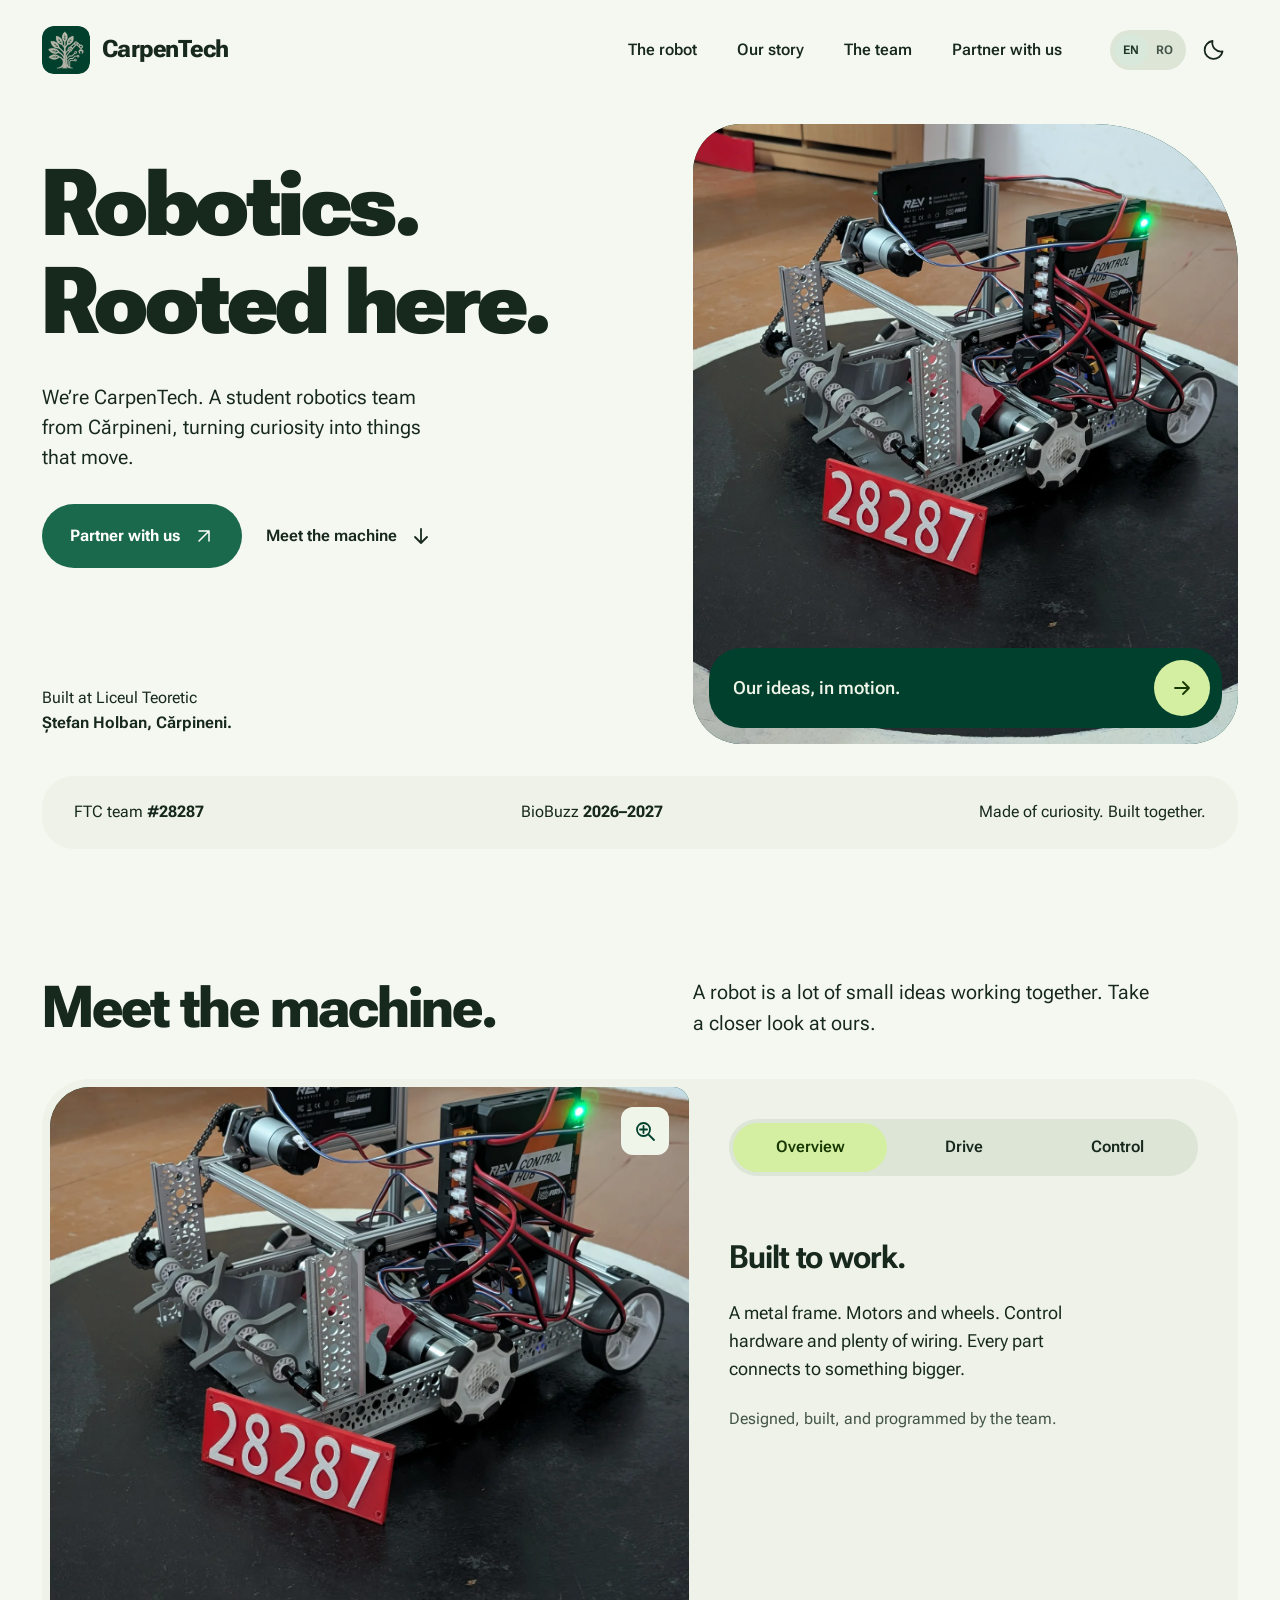
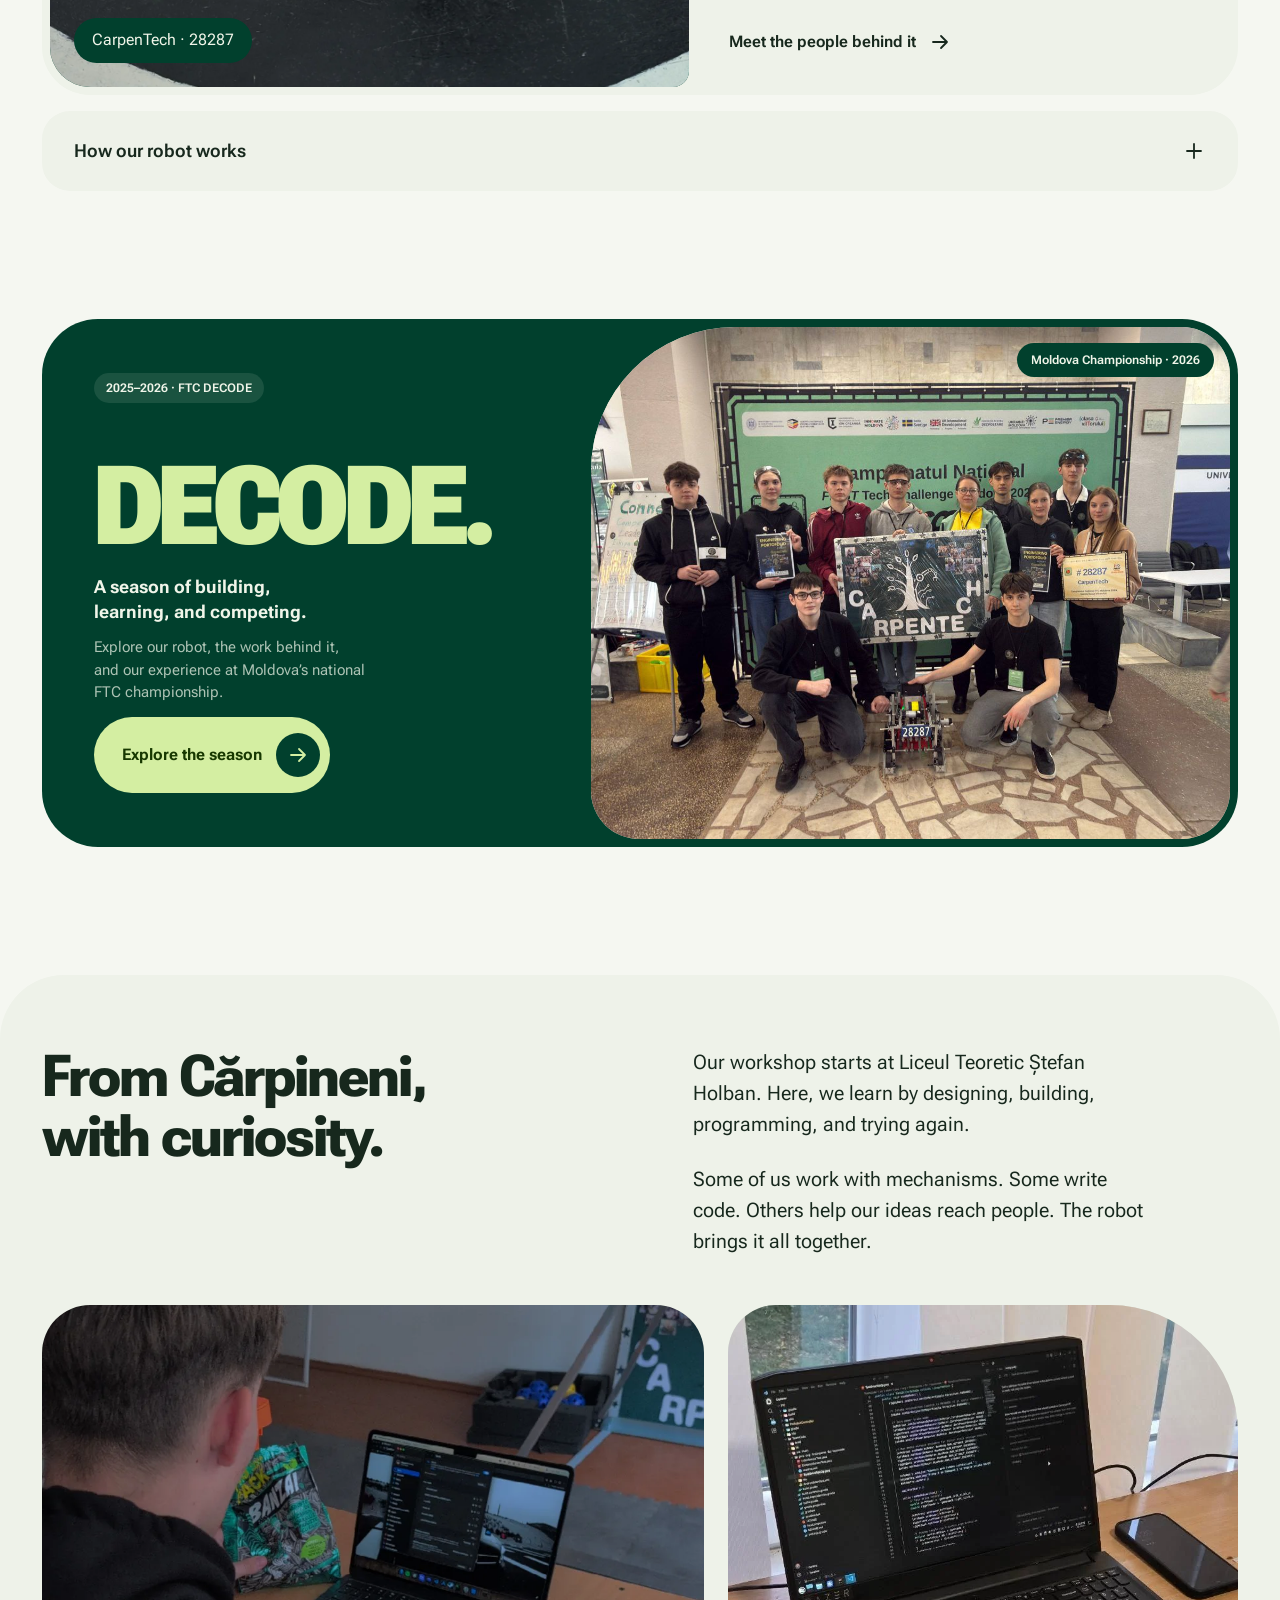
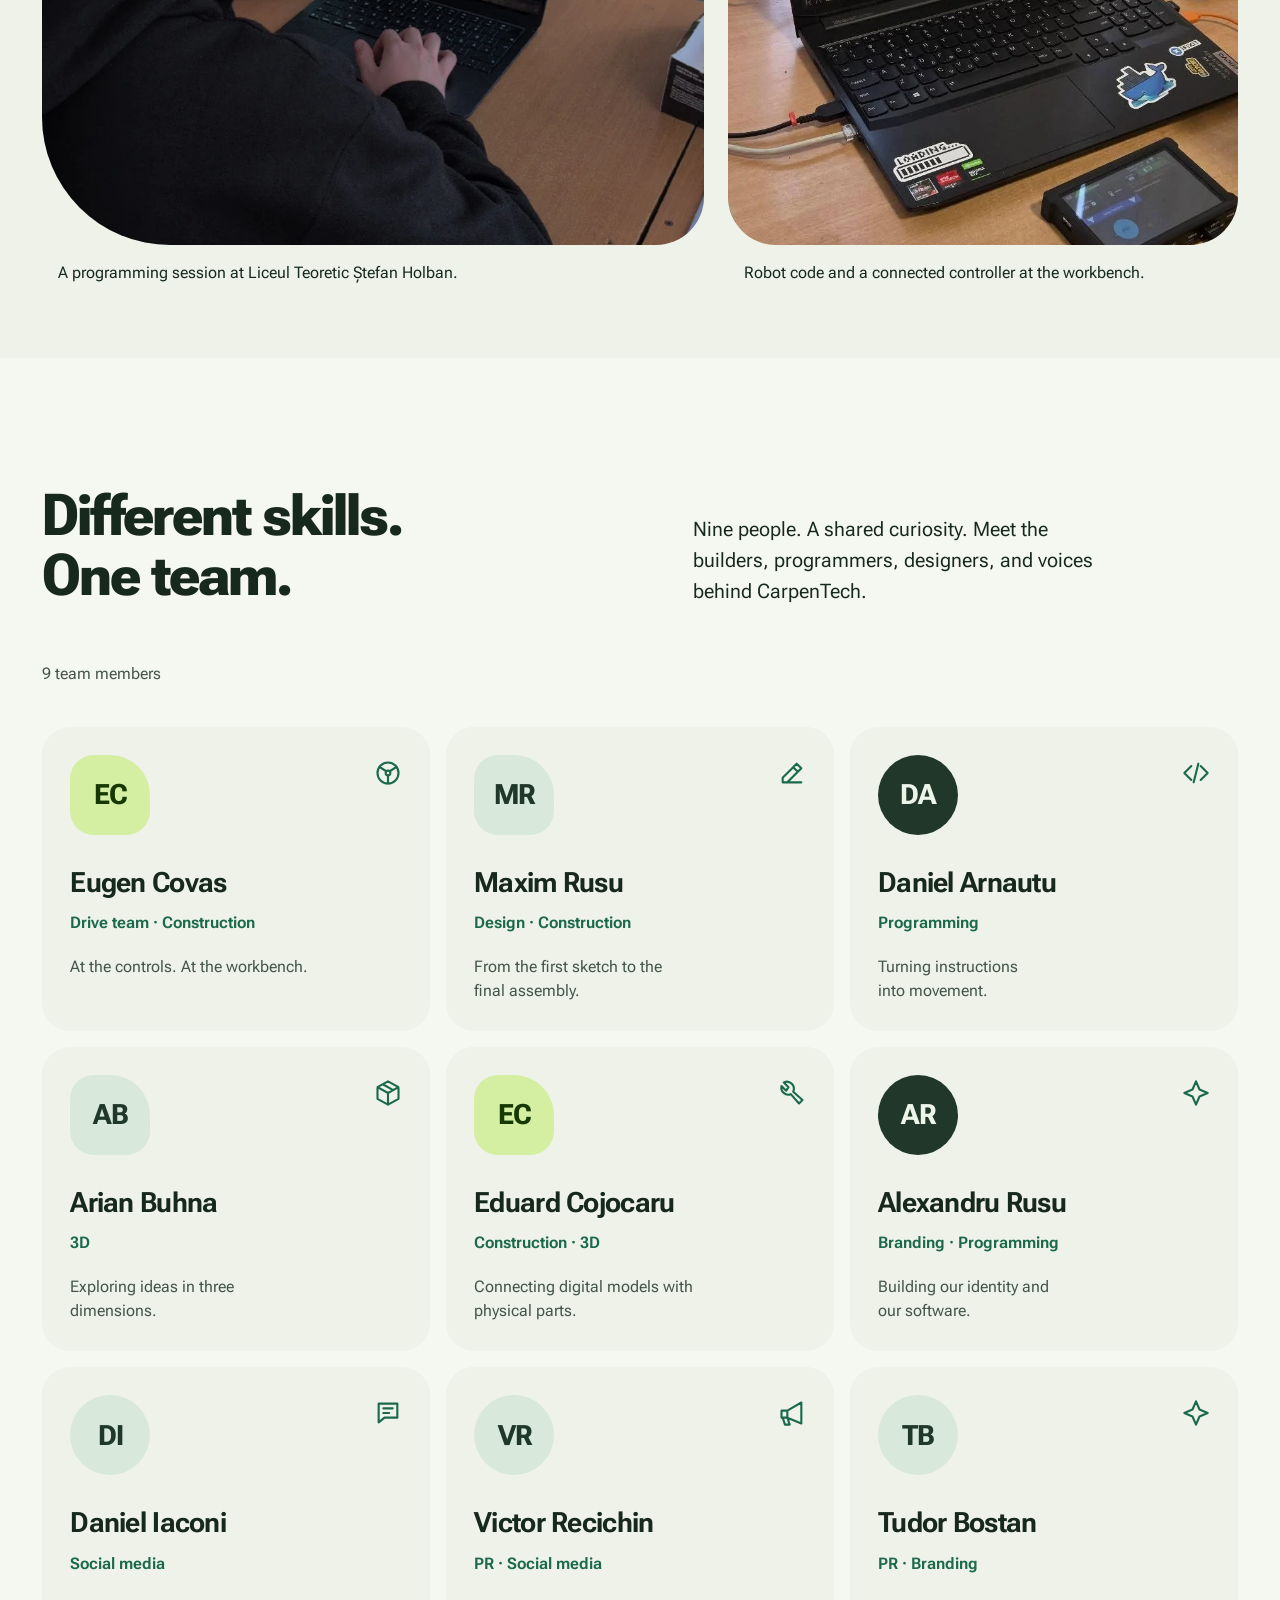
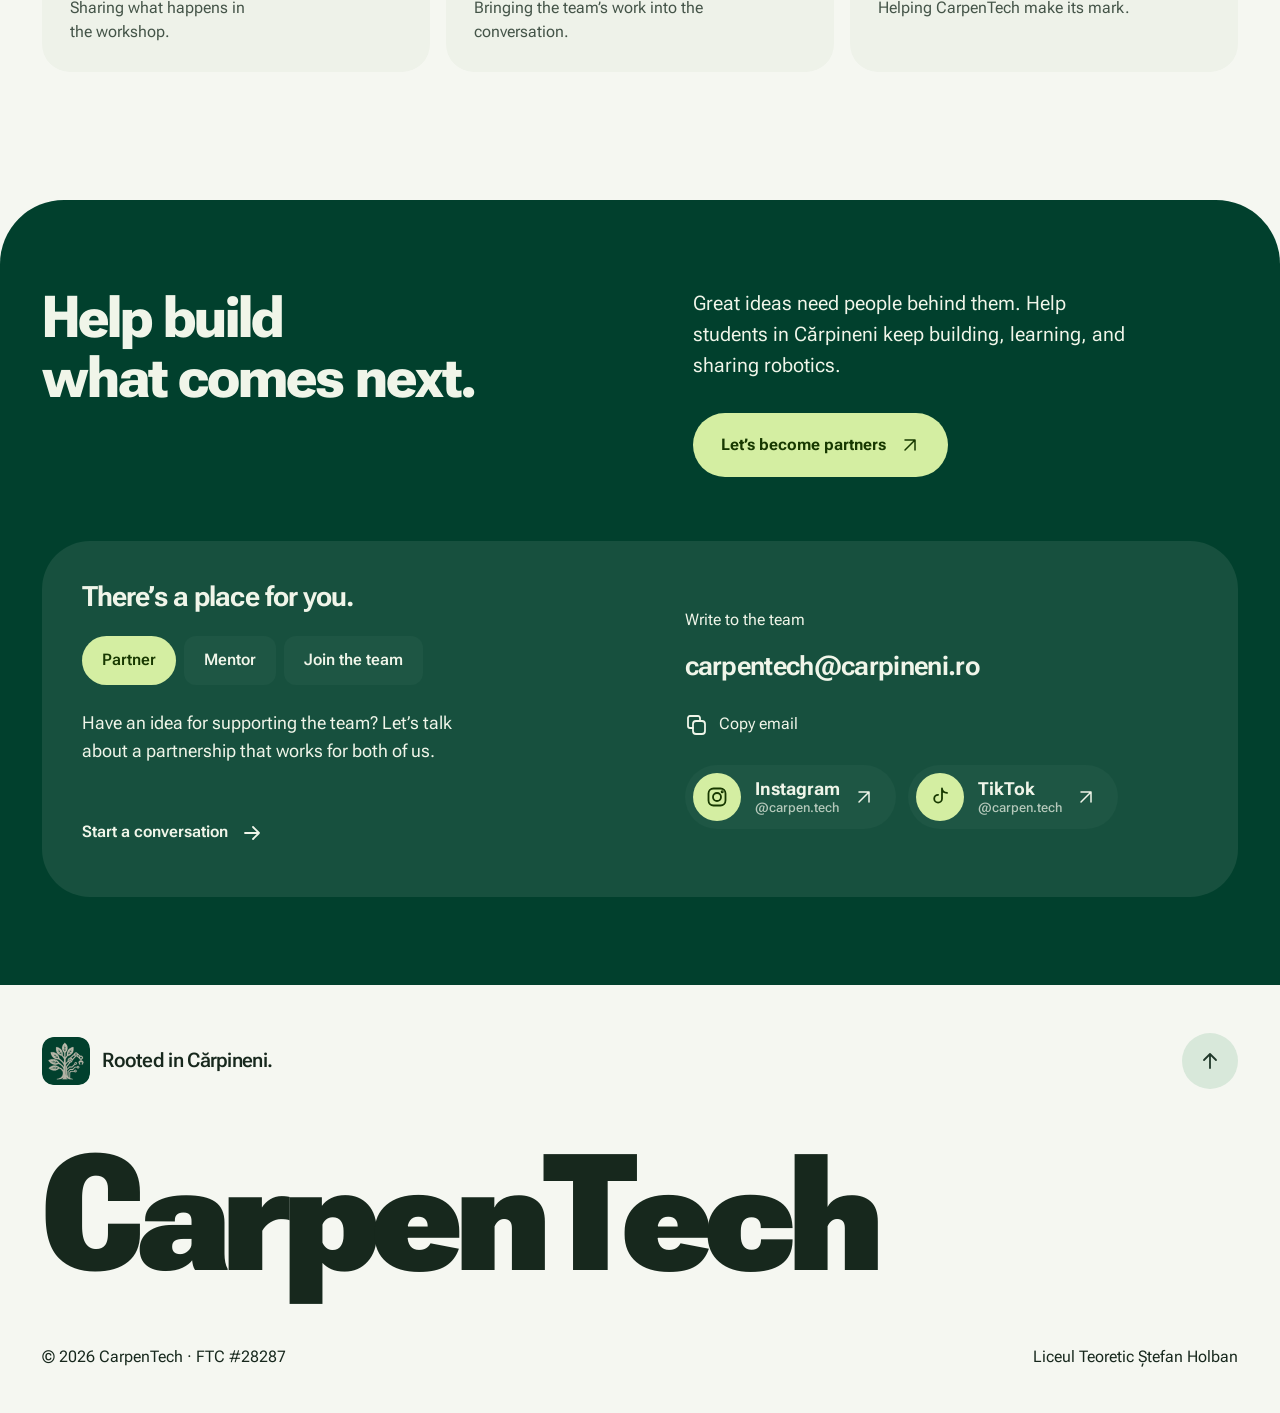
==== commit 23a88cd4: "fix(site): fit desktop heroes and improve SEO" ====
--- a/index.html
+++ b/index.html
@@ -7,16 +7,103 @@
     <meta name="theme-color" content="#f5f7f1" />
     <meta
       name="description"
-      content="Meet CarpenTech, FTC robotics team 28287 from Liceul Teoretic Ștefan Holban in Cărpineni. Explore our robot, meet the team, and become a partner."
+      content="CarpenTech is FTC robotics team 28287 from Cărpineni, Moldova. Meet our student team at Liceul Teoretic Ștefan Holban, explore our robot, and partner with us."
     />
-    <meta property="og:title" content="CarpenTech: Robotics. Rooted here." />
+    <meta name="robots" content="index, follow, max-image-preview:large" />
+    <link rel="canonical" href="https://team-carpen.tech/" />
+    <meta property="og:site_name" content="CarpenTech" />
+    <meta property="og:type" content="website" />
+    <meta property="og:locale" content="en_US" />
+    <meta property="og:url" content="https://team-carpen.tech/" />
+    <meta property="og:title" content="CarpenTech | FTC Team 28287 · Cărpineni, Moldova" />
     <meta
       property="og:description"
-      content="Student robotics from Cărpineni. Meet the machine, the people, and the possibilities."
+      content="CarpenTech is FTC robotics team 28287 from Cărpineni, Moldova. Meet our student team at Liceul Teoretic Ștefan Holban, explore our robot, and partner with us."
     />
-    <meta property="og:type" content="website" />
-    <meta property="og:image" content="public/images/robot-28287-800.webp" />
-    <title>CarpenTech: Robotics. Rooted here.</title>
+    <meta property="og:image" content="https://team-carpen.tech/public/images/team-image-at-ftc.jpg" />
+    <meta property="og:image:type" content="image/jpeg" />
+    <meta property="og:image:width" content="1280" />
+    <meta property="og:image:height" content="960" />
+    <meta property="og:image:alt" content="CarpenTech FTC team 28287 with their robot at Moldova’s national championship" />
+    <meta name="twitter:card" content="summary_large_image" />
+    <meta name="twitter:title" content="CarpenTech | FTC Team 28287 · Cărpineni, Moldova" />
+    <meta
+      name="twitter:description"
+      content="CarpenTech is FTC robotics team 28287 from Cărpineni, Moldova. Meet our student team at Liceul Teoretic Ștefan Holban, explore our robot, and partner with us."
+    />
+    <meta name="twitter:image" content="https://team-carpen.tech/public/images/team-image-at-ftc.jpg" />
+    <meta name="twitter:image:alt" content="CarpenTech FTC team 28287 with their robot at Moldova’s national championship" />
+    <title>CarpenTech | FTC Team 28287 · Cărpineni, Moldova</title>
+    <script type="application/ld+json">
+      {
+        "@context": "https://schema.org",
+        "@graph": [
+          {
+            "@type": "Organization",
+            "@id": "https://team-carpen.tech/#organization",
+            "name": "CarpenTech",
+            "url": "https://team-carpen.tech/",
+            "description": "Student FIRST Tech Challenge robotics team 28287 at Liceul Teoretic Ștefan Holban in Cărpineni, Moldova.",
+            "identifier": {
+              "@type": "PropertyValue",
+              "propertyID": "FIRST Tech Challenge team number",
+              "value": "28287"
+            },
+            "logo": {
+              "@type": "ImageObject",
+              "url": "https://team-carpen.tech/public/favicon.svg",
+              "width": 512,
+              "height": 512
+            },
+            "image": "https://team-carpen.tech/public/images/team-image-at-ftc.jpg",
+            "location": {
+              "@type": "Place",
+              "name": "Liceul Teoretic Ștefan Holban",
+              "address": {
+                "@type": "PostalAddress",
+                "addressLocality": "Cărpineni",
+                "addressCountry": "MD"
+              }
+            },
+            "sameAs": [
+              "https://www.instagram.com/carpen.tech/",
+              "https://www.tiktok.com/@carpen.tech"
+            ]
+          },
+          {
+            "@type": "WebSite",
+            "@id": "https://team-carpen.tech/#website",
+            "name": "CarpenTech",
+            "url": "https://team-carpen.tech/",
+            "inLanguage": "en",
+            "publisher": {
+              "@id": "https://team-carpen.tech/#organization"
+            }
+          },
+          {
+            "@type": "WebPage",
+            "@id": "https://team-carpen.tech/#webpage",
+            "url": "https://team-carpen.tech/",
+            "name": "CarpenTech | FTC Team 28287 · Cărpineni, Moldova",
+            "description": "CarpenTech is FTC robotics team 28287 from Cărpineni, Moldova. Meet our student team at Liceul Teoretic Ștefan Holban, explore our robot, and partner with us.",
+            "inLanguage": "en",
+            "isPartOf": {
+              "@id": "https://team-carpen.tech/#website"
+            },
+            "about": {
+              "@id": "https://team-carpen.tech/#organization"
+            },
+            "primaryImageOfPage": {
+              "@type": "ImageObject",
+              "url": "https://team-carpen.tech/public/images/team-image-at-ftc.jpg",
+              "width": 1280,
+              "height": 960,
+              "caption": "CarpenTech FTC team 28287 with their robot at Moldova’s national championship"
+            }
+          }
+        ]
+      }
+    </script>
     <link rel="icon" href="public/favicon.svg" type="image/svg+xml" />
     <link
       rel="preload"
@@ -335,7 +422,7 @@
               Explore our robot, the work behind it, and our experience at Moldova’s national FTC
               championship.
             </p>
-            <a class="button button-accent button-large decode-cta" href="decode/index.html"
+            <a class="button button-accent button-large decode-cta" href="decode/"
               ><span class="decode-arrow" aria-hidden="true"><svg class="icon"><use href="#i-arrow" /></svg><svg class="icon"><use href="#i-arrow" /></svg></span>Explore the season</a>
           </div>
           <figure class="decode-media">
--- a/public/styles.css
+++ b/public/styles.css
@@ -1803,7 +1803,45 @@
   }
 }
 
-@media (min-width: 1500px) {
+@media (min-width: 801px) {
+  .hero-media {
+    height: clamp(440px, calc(100svh - 252px), 620px);
+  }
+}
+
+@media (min-width: 801px) and (max-height: 800px) {
+  .hero-image {
+    object-position: 50% 35%;
+  }
+
+  .hero-copy {
+    padding-top: 0;
+  }
+
+  .hero h1 {
+    font-size: clamp(4rem, 10svh, 5rem);
+  }
+
+  .hero .hero-description {
+    max-width: 100%;
+    margin-top: 16px;
+  }
+
+  .hero .hero-actions {
+    margin-top: 20px;
+  }
+
+  .hero-identity {
+    padding-top: 16px;
+  }
+
+  .hero .context-strip {
+    margin-top: 24px;
+    padding-block: 20px;
+  }
+}
+
+@media (min-width: 1500px) and (min-height: 912px) {
   .hero-media {
     height: 660px;
   }
@@ -1832,7 +1870,7 @@
   }
 
   .hero-media {
-    height: 580px;
+    height: clamp(440px, calc(100svh - 252px), 580px);
   }
 
   .hero-actions {
@@ -1844,11 +1882,11 @@
   }
 
   .hero-identity {
-    padding-top: 32px;
+    padding-top: clamp(16px, calc(10svh - 64px), 32px);
   }
 
   .hero h1 {
-    font-size: clamp(56px, 7.3vw, 80px);
+    font-size: clamp(56px, min(7.3vw, 10svh), 80px);
   }
 
   .robot-info {
@@ -2737,6 +2775,30 @@
   color: var(--brand-on-forest);
   font-size: 14px;
   font-weight: 600;
+}
+
+@media (min-width: 961px) {
+  .season-collage {
+    /* Reserve room for the header, hero spacing, and context strip. */
+    height: clamp(400px, calc(100svh - 252px), 640px);
+    grid-template-rows: minmax(0, 3fr) minmax(0, 2fr);
+  }
+
+  .season-collage .wide,
+  .season-collage .square {
+    min-height: 0;
+    aspect-ratio: auto;
+  }
+
+  .season-collage .season-tag {
+    top: auto;
+    bottom: 16px;
+  }
+
+  .season-hero .context-strip {
+    margin-top: 24px;
+    padding-block: 20px;
+  }
 }
 
 .season-chapter {
